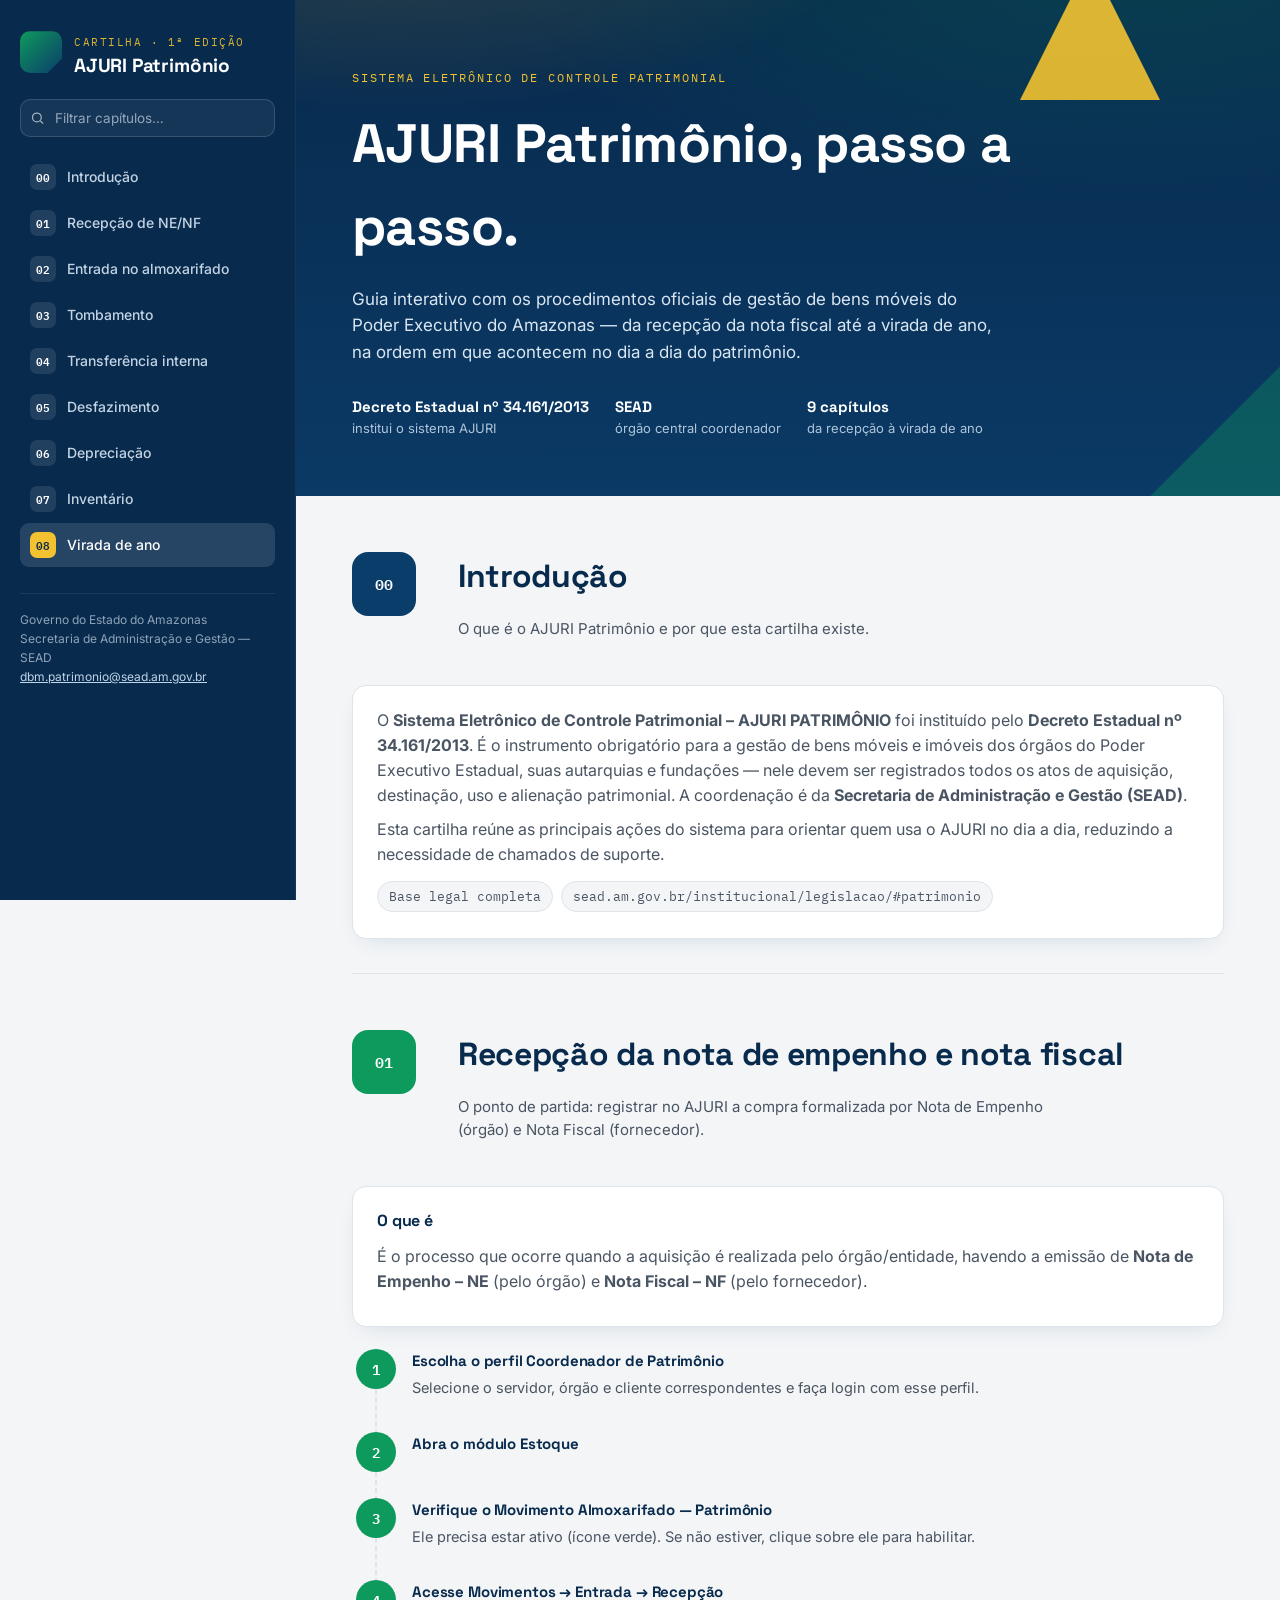
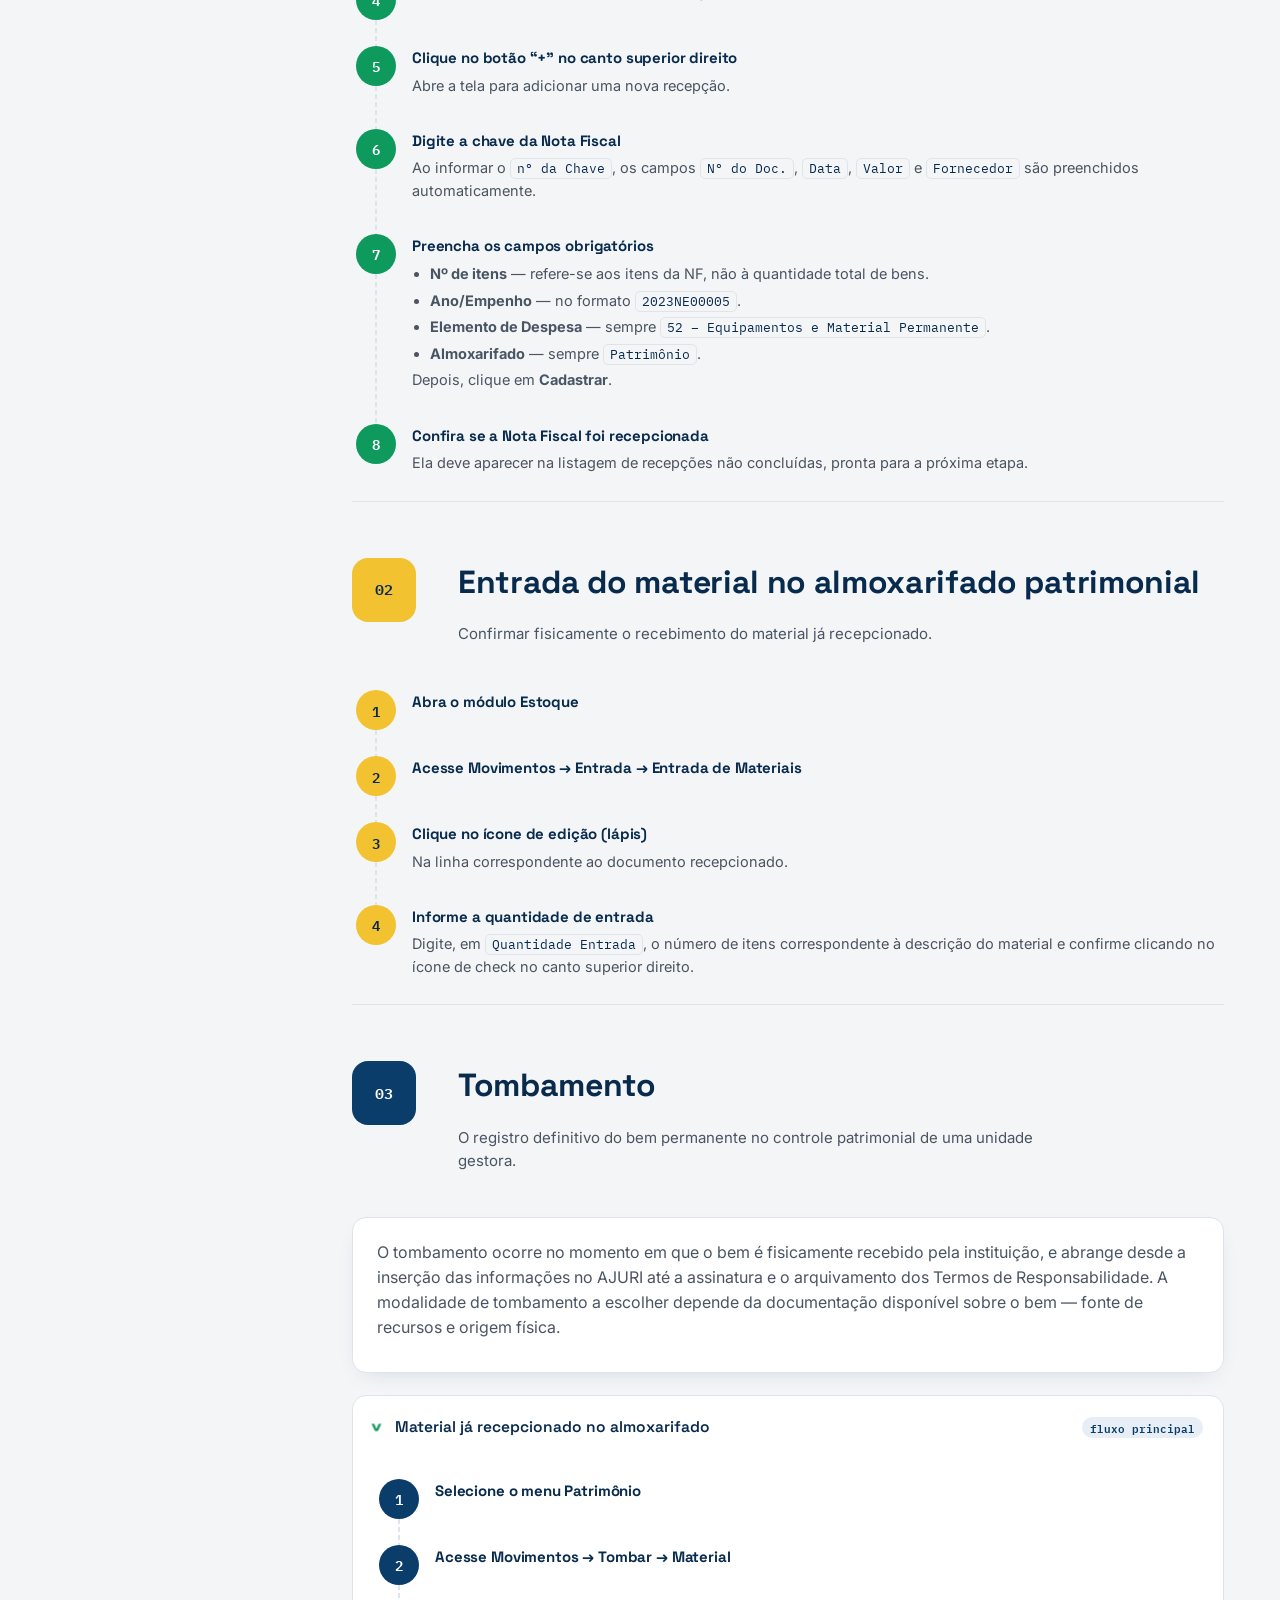
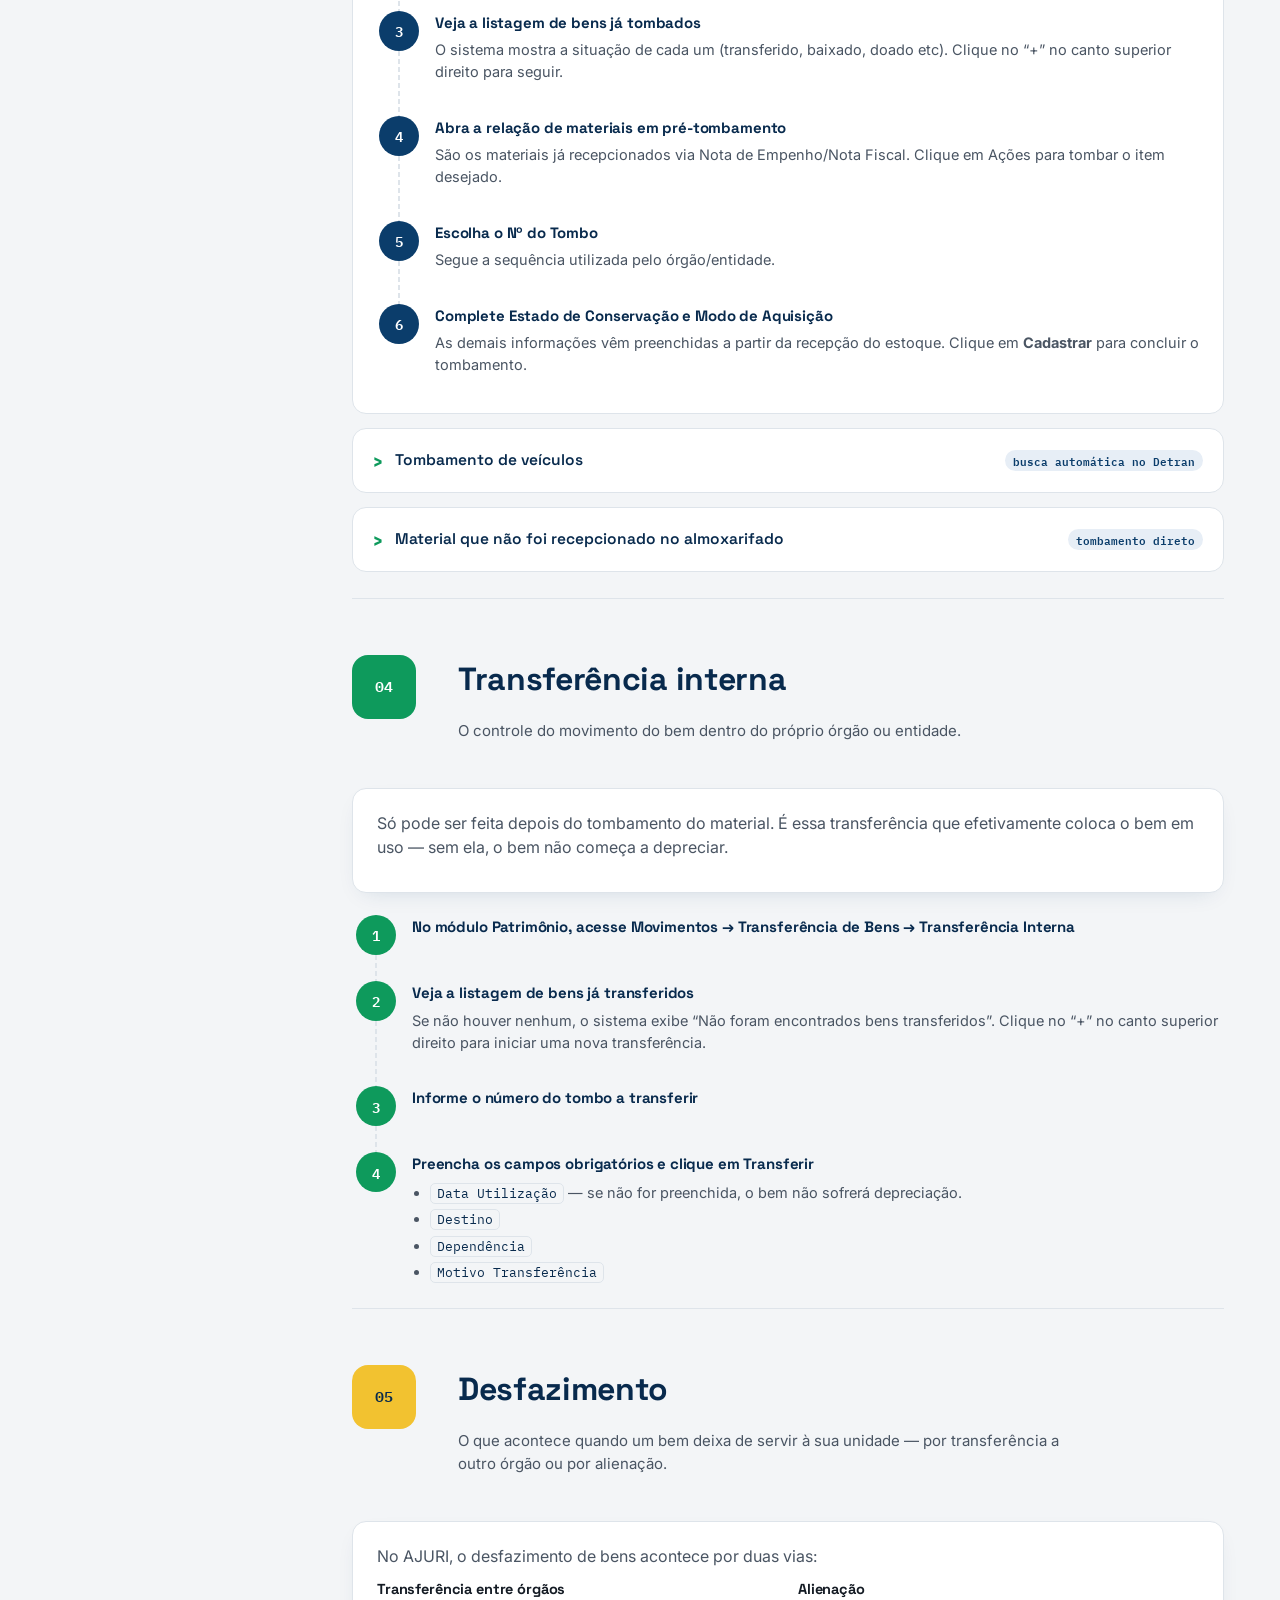
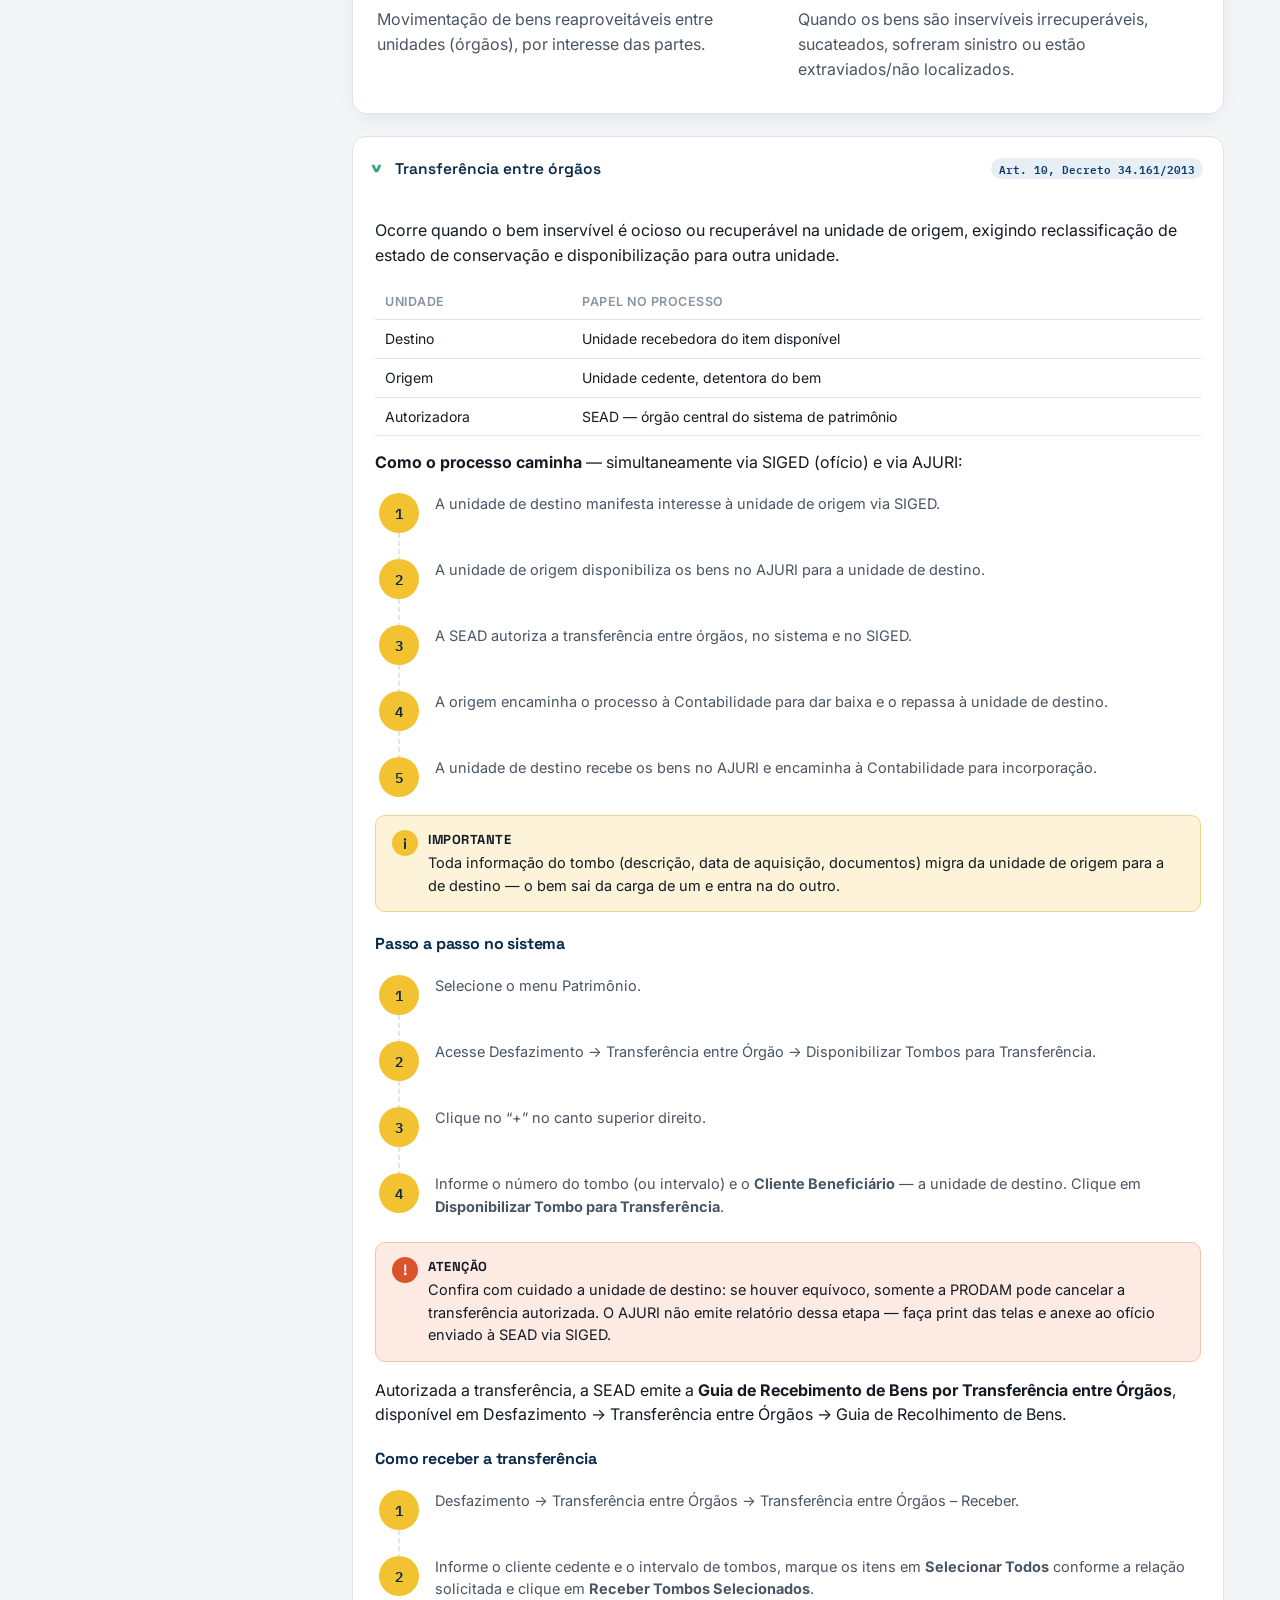
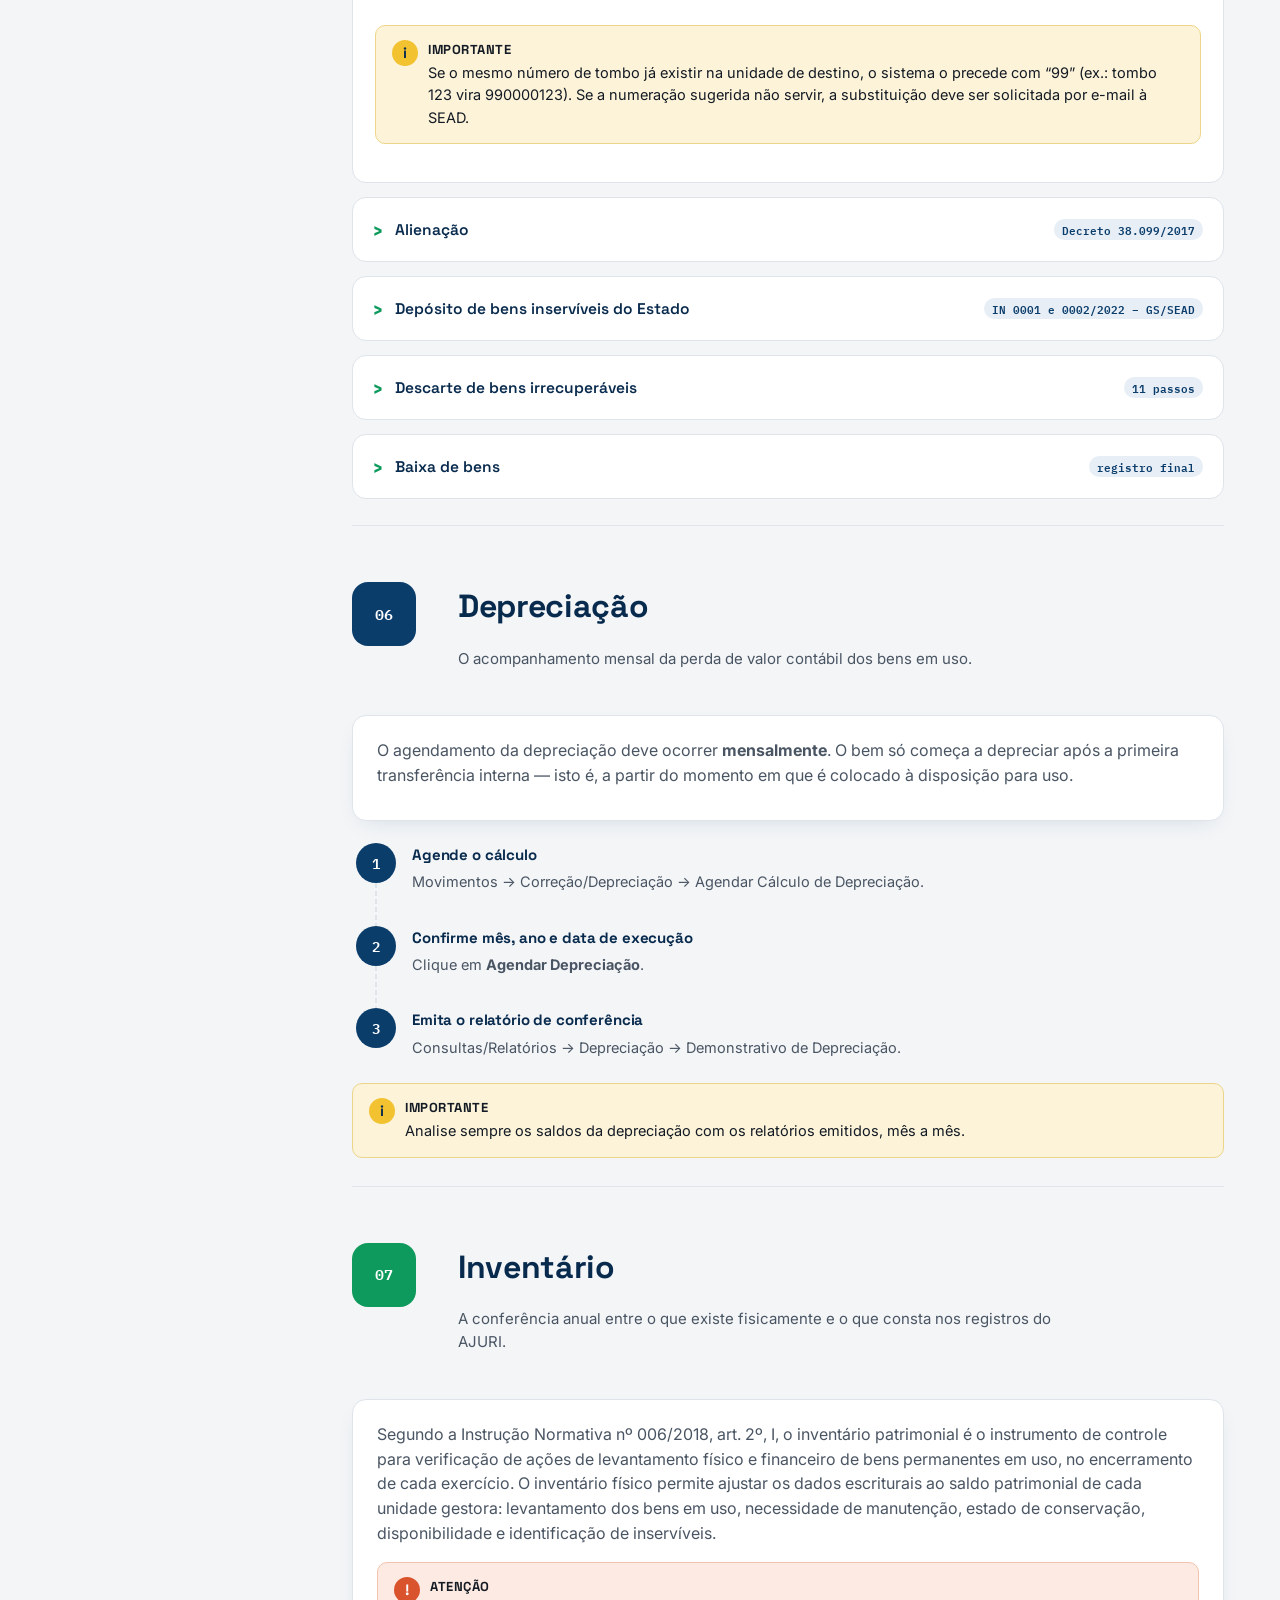
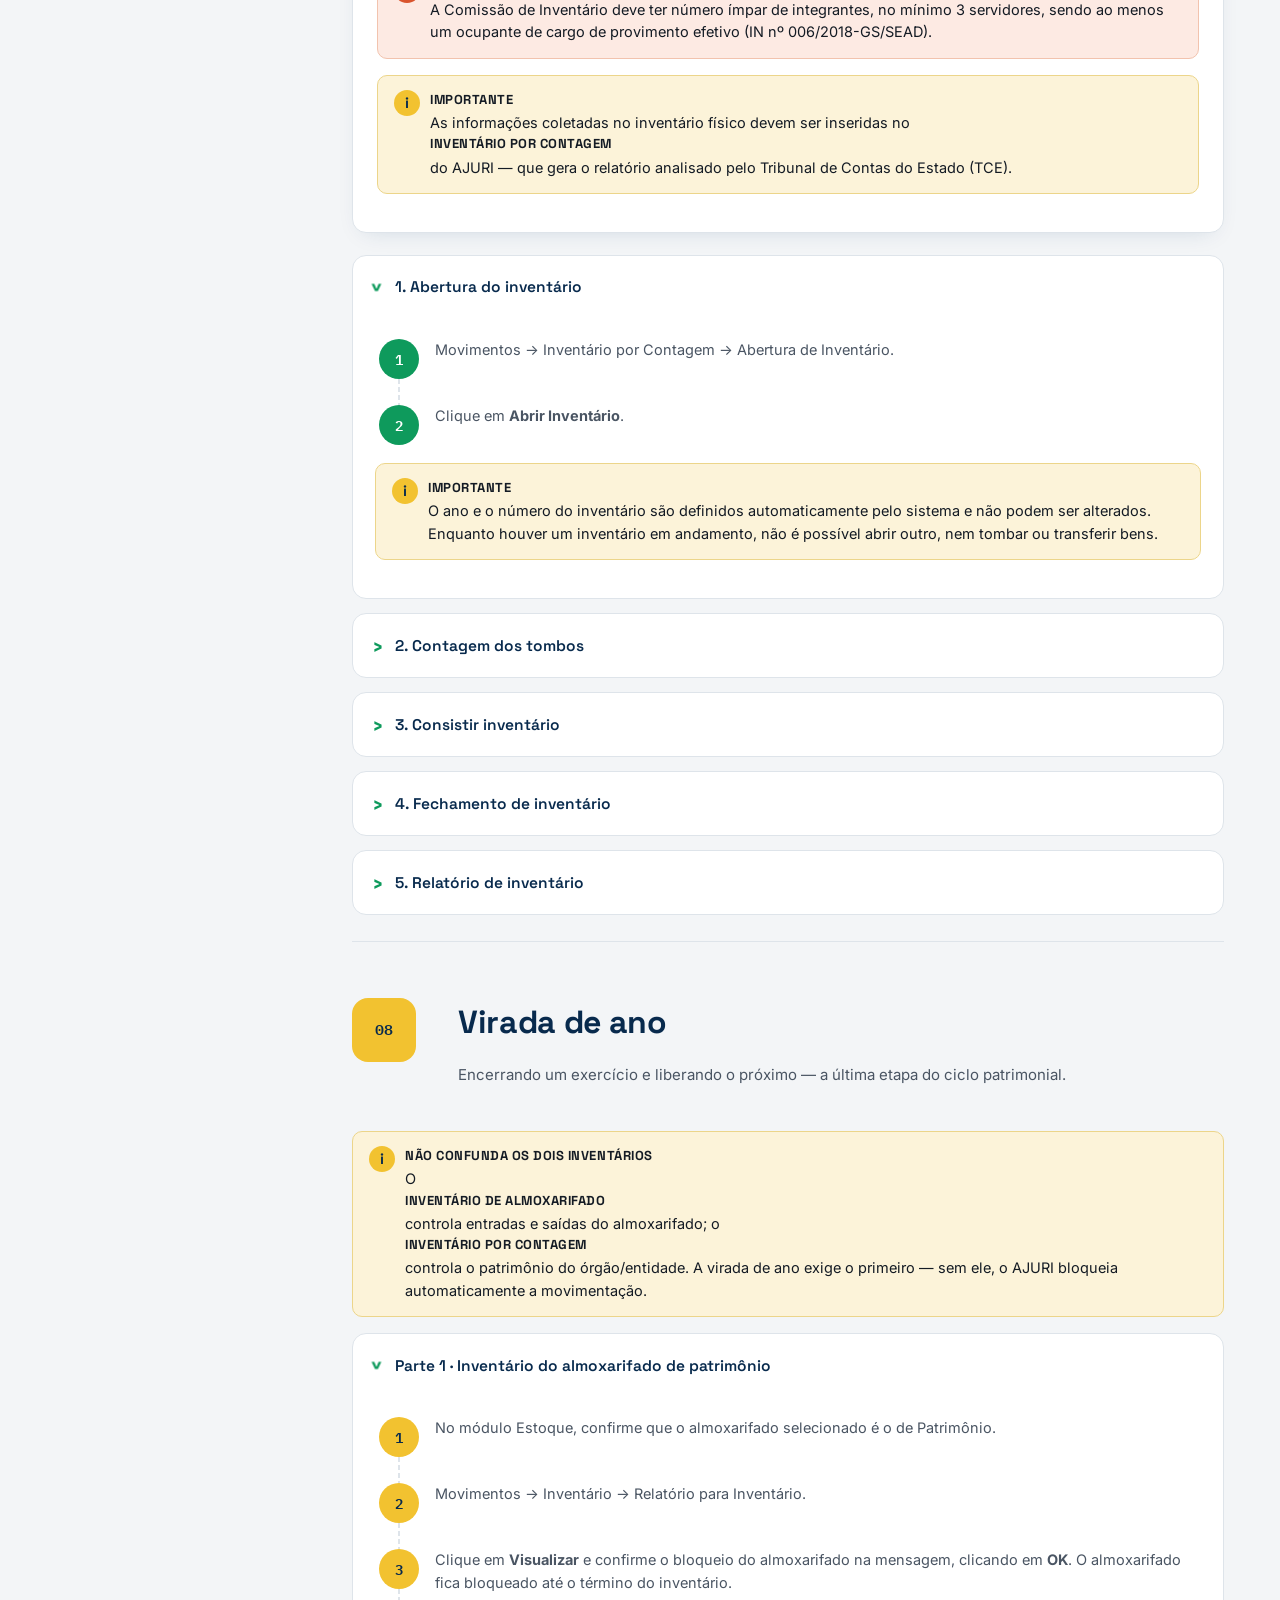
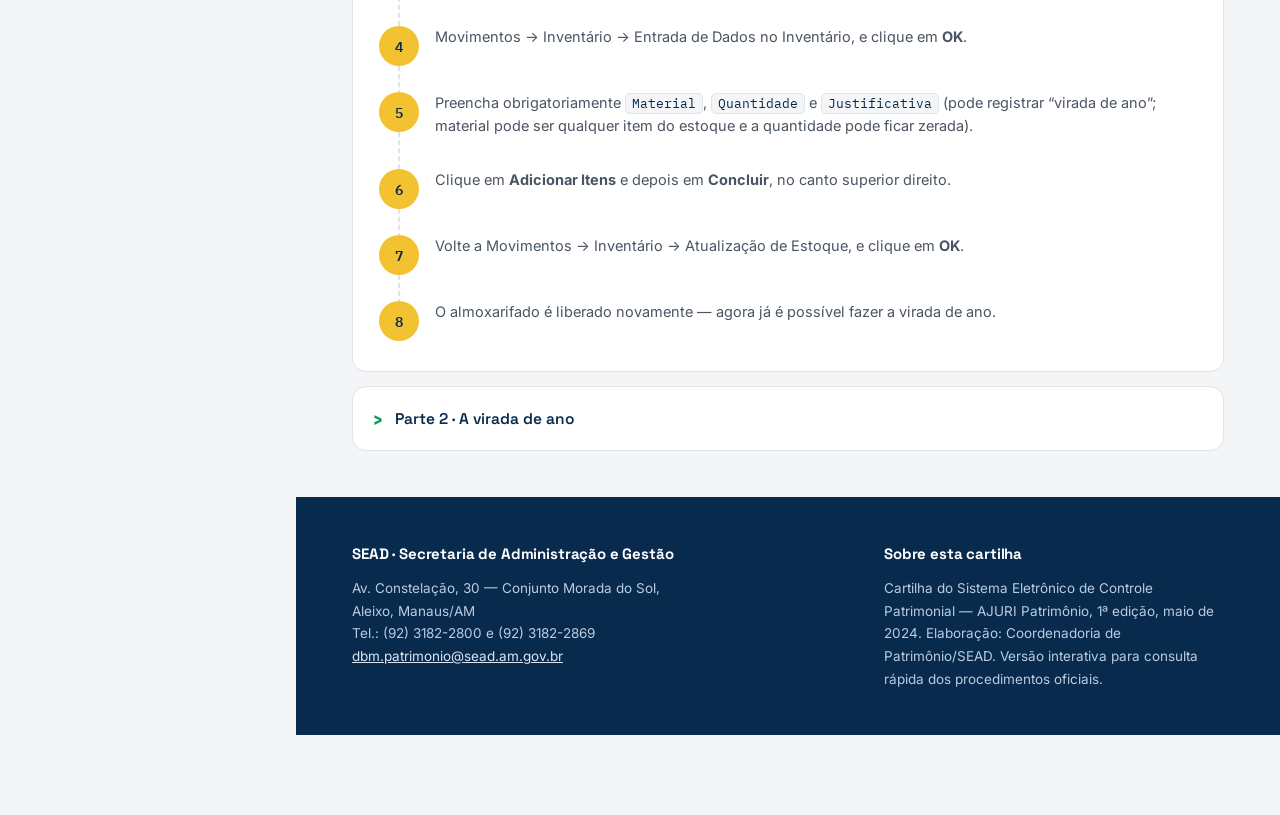
==== index.html @ e252a0c5 "nomeacao" ====
<!DOCTYPE html>
<html lang="pt-BR">
<head>
<meta charset="UTF-8">
<meta name="viewport" content="width=device-width, initial-scale=1.0">
<title>AJURI Patrimônio · Cartilha Interativa</title>
<link rel="preconnect" href="https://fonts.googleapis.com">
<link href="https://fonts.googleapis.com/css2?family=Space+Grotesk:wght@500;600;700&family=Inter:wght@400;500;600;700&family=IBM+Plex+Mono:wght@500;600&display=swap" rel="stylesheet">
<style>
  :root{
    --blue:#0B3D6B;
    --blue-deep:#082A4D;
    --blue-soft:#E7EEF6;
    --green:#0E9A5C;
    --green-soft:#E4F5EC;
    --yellow:#F2C230;
    --yellow-soft:#FCF3D9;
    --ink:#141B24;
    --ink-soft:#4A5563;
    --ink-faint:#8994A1;
    --paper:#F3F5F7;
    --paper-alt:#FFFFFF;
    --line:#DEE4EA;
    --radius:14px;
    --shadow: 0 8px 24px -12px rgba(11,61,107,.18);
    --sidebar-w: 296px;
  }
  *{box-sizing:border-box;}
  html{scroll-behavior:smooth;}
  body{
    margin:0;
    background:var(--paper);
    color:var(--ink);
    font-family:'Inter',system-ui,sans-serif;
    font-size:16px;
    line-height:1.55;
  }
  h1,h2,h3,h4{
    font-family:'Space Grotesk',sans-serif;
    color:var(--blue-deep);
    margin:0 0 .4em;
    letter-spacing:-.01em;
  }
  a{color:var(--blue);}
  .mono{font-family:'IBM Plex Mono',monospace;}

  /* ---------- Scroll progress ---------- */
  #progress{
    position:fixed; top:0; left:0; height:3px; width:0%;
    background:linear-gradient(90deg,var(--green),var(--yellow),var(--blue));
    z-index:999; transition:width .1s linear;
  }

  /* ---------- Layout shell ---------- */
  .shell{
    display:grid;
    grid-template-columns: var(--sidebar-w) 1fr;
    min-height:100vh;
  }

  /* ---------- Sidebar ---------- */
  .sidebar{
    position:sticky; top:0; height:100vh; overflow-y:auto;
    background:var(--blue-deep);
    color:#DCE7F2;
    padding:28px 20px 24px;
    border-right:1px solid rgba(255,255,255,.06);
  }
  .brand{
    display:flex; align-items:center; gap:12px;
    margin-bottom:22px;
  }
  .brand-mark{
    width:42px;height:42px;border-radius:10px;
    background:linear-gradient(135deg,var(--green),var(--blue));
    position:relative; flex:none;
    clip-path: polygon(0 0, 100% 0, 100% 65%, 65% 100%, 0 100%);
  }
  .brand-text .kicker{
    font-family:'IBM Plex Mono',monospace;
    font-size:11px; letter-spacing:.14em; text-transform:uppercase;
    color:var(--yellow); opacity:.9;
  }
  .brand-text h1{
    color:#fff; font-size:19px; margin:2px 0 0; line-height:1.15;
  }
  .search-box{
    margin:6px 0 18px;
    position:relative;
  }
  .search-box input{
    width:100%; padding:10px 12px 10px 34px;
    border-radius:10px; border:1px solid rgba(255,255,255,.14);
    background:rgba(255,255,255,.06); color:#fff; font-size:13.5px;
    font-family:'Inter',sans-serif;
  }
  .search-box input::placeholder{color:#93A6BC;}
  .search-box svg{position:absolute; left:10px; top:50%; transform:translateY(-50%); opacity:.6;}

  nav.toc{display:flex; flex-direction:column; gap:2px;}
  nav.toc a{
    display:flex; align-items:center; gap:11px;
    text-decoration:none; color:#C3D3E4;
    padding:9px 10px; border-radius:9px;
    font-size:14px; font-weight:500;
    transition:background .15s, color .15s;
  }
  nav.toc a:hover{background:rgba(255,255,255,.06); color:#fff;}
  nav.toc a.active{
    background:rgba(255,255,255,.12); color:#fff;
  }
  nav.toc a .tag{
    font-family:'IBM Plex Mono',monospace; font-size:11px;
    width:26px;height:26px;border-radius:7px;
    display:flex;align-items:center;justify-content:center;
    flex:none; font-weight:600;
    background:rgba(255,255,255,.1); color:#fff;
  }
  nav.toc a.active .tag{background:var(--yellow); color:var(--blue-deep);}
  .tag.c-blue{background:rgba(20,110,200,.35);}
  .tag.c-green{background:rgba(14,154,92,.35);}
  .tag.c-yellow{background:rgba(242,194,48,.3);}

  .sidebar-foot{
    margin-top:26px; padding-top:16px; border-top:1px solid rgba(255,255,255,.08);
    font-size:12px; color:#8FA3B9; line-height:1.6;
  }
  .sidebar-foot a{color:#BFD4E8;}

  .menu-toggle{
    display:none; position:fixed; top:14px; left:14px; z-index:1000;
    width:42px;height:42px;border-radius:10px; border:none;
    background:var(--blue-deep); color:#fff; align-items:center; justify-content:center;
    box-shadow:var(--shadow);
  }

  /* ---------- Main ---------- */
  main{padding: 0 0 80px;}
  .hero{
    background:
      radial-gradient(1100px 420px at 85% -10%, rgba(14,154,92,.20), transparent 60%),
      radial-gradient(900px 380px at 10% -20%, rgba(242,194,48,.18), transparent 55%),
      linear-gradient(180deg,var(--blue-deep), var(--blue) 120%);
    color:#fff;
    padding:64px 56px 58px;
    position:relative; overflow:hidden;
  }
  .hero::after{
    content:""; position:absolute; right:-60px; bottom:-70px; width:260px; height:260px;
    background:var(--green); opacity:.35;
    clip-path: polygon(0 100%, 100% 100%, 100% 0);
  }
  .hero::before{
    content:""; position:absolute; right:120px; top:-40px; width:140px; height:140px;
    background:var(--yellow); opacity:.9;
    clip-path: polygon(50% 0, 100% 100%, 0 100%);
  }
  .eyebrow{
    font-family:'IBM Plex Mono',monospace; text-transform:uppercase; letter-spacing:.16em;
    font-size:12px; color:var(--yellow); margin-bottom:14px; display:inline-block;
  }
  .hero h1{
    color:#fff; font-size:clamp(32px,4.4vw,54px); max-width:760px; margin-bottom:14px;
  }
  .hero p.lead{
    max-width:640px; color:#D9E6F2; font-size:17px; position:relative; z-index:2;
  }
  .hero-meta{
    display:flex; gap:26px; flex-wrap:wrap; margin-top:30px; position:relative; z-index:2;
  }
  .hero-meta div{font-size:13px; color:#AFC5DA;}
  .hero-meta strong{display:block; color:#fff; font-family:'Space Grotesk',sans-serif; font-size:15px;}

  .content-wrap{padding:0 56px;}

  section.chapter{
    padding:56px 0 12px;
    border-bottom:1px solid var(--line);
    scroll-margin-top: 20px;
  }
  section.chapter:last-of-type{border-bottom:none;}

  .chapter-head{
    display:grid; grid-template-columns: 84px 1fr; gap:22px; align-items:start;
    margin-bottom:30px;
  }
  .chapter-num{
    font-family:'IBM Plex Mono',monospace; font-weight:600; font-size:15px;
    width:64px;height:64px; border-radius:16px; display:flex; align-items:center; justify-content:center;
    color:#fff;
  }
  .chapter-head h2{font-size:clamp(24px,3vw,32px); margin-bottom:6px;}
  .chapter-sub{color:var(--ink-soft); font-size:15px; max-width:70ch;}

  .c-bg-blue{background:var(--blue);}
  .c-bg-green{background:var(--green);}
  .c-bg-yellow{background:var(--yellow); color:var(--blue-deep);}

  .panel{
    background:var(--paper-alt); border:1px solid var(--line); border-radius:var(--radius);
    padding:22px 24px; margin:0 0 22px;
    box-shadow: var(--shadow);
  }
  .panel h3{font-size:16px; margin-bottom:10px;}
  .panel h4{font-size:14.5px; margin:0 0 6px; color:var(--ink);}
  .panel p{margin:0 0 10px; color:var(--ink-soft);}
  .panel ul{margin:0; padding-left:20px; color:var(--ink-soft);}
  .panel li{margin-bottom:6px;}

  .grid-2{display:grid; grid-template-columns:1fr 1fr; gap:20px;}
  @media (max-width: 880px){.grid-2{grid-template-columns:1fr;}}

  /* callouts */
  .callout{
    border-radius:10px; padding:14px 16px; margin:16px 0; font-size:14.5px;
    display:flex; gap:10px; align-items:flex-start;
  }
  .callout .icon{flex:none; font-family:'Space Grotesk',sans-serif; font-weight:700; font-size:15px;
    width:26px;height:26px;border-radius:50%; display:flex; align-items:center;justify-content:center; color:#fff;}
  .callout.importante{background:var(--yellow-soft); border:1px solid #ecd58a;}
  .callout.importante .icon{background:var(--yellow); color:var(--blue-deep);}
  .callout.atencao{background:#FDEAE3; border:1px solid #f2c3ae;}
  .callout.atencao .icon{background:#D9542D;}
  .callout strong{display:block; font-family:'Space Grotesk',sans-serif; font-size:13px; letter-spacing:.04em; text-transform:uppercase; margin-bottom:2px;}

  /* step trail (signature element) */
  .steps{position:relative; margin:18px 0 6px; padding-left:4px;}
  .step{
    display:grid; grid-template-columns:40px 1fr; gap:16px; position:relative; padding-bottom:26px;
  }
  .step:last-child{padding-bottom:2px;}
  .step::before{
    content:""; position:absolute; left:19px; top:40px; bottom:0; width:2px;
    background-image:linear-gradient(var(--line) 60%, transparent 0%);
    background-size: 2px 8px; background-repeat: repeat-y;
  }
  .step:last-child::before{display:none;}
  .step-num{
    width:40px; height:40px; border-radius:50%; color:#fff; font-family:'IBM Plex Mono',monospace;
    display:flex; align-items:center; justify-content:center; font-weight:600; font-size:14px;
    z-index:2;
  }
  .step-body h4{margin-bottom:5px; font-size:15px;}
  .step-body p{margin:0 0 6px; color:var(--ink-soft); font-size:14.5px;}
  .step-body ul{margin:6px 0 0; padding-left:18px; color:var(--ink-soft); font-size:14.5px;}
  .step-body li{margin-bottom:4px;}
  .step-body code, .step-body .field{
    font-family:'IBM Plex Mono',monospace; background:var(--paper); border:1px solid var(--line);
    padding:1px 6px; border-radius:5px; font-size:13px; color:var(--blue-deep);
  }

  /* accordions (details) for Desfazimento subtopics */
  details.acc{
    background:var(--paper-alt); border:1px solid var(--line); border-radius:var(--radius);
    margin-bottom:14px; overflow:hidden;
  }
  details.acc summary{
    list-style:none; cursor:pointer; padding:16px 20px; display:flex; align-items:center; gap:12px;
    font-family:'Space Grotesk',sans-serif; font-weight:600; font-size:15.5px; color:var(--blue-deep);
  }
  details.acc summary::-webkit-details-marker{display:none;}
  details.acc summary::before{
    content:"›"; font-size:20px; color:var(--green); transform:rotate(0deg); transition:transform .18s;
    font-weight:700;
  }
  details.acc[open] summary::before{transform:rotate(90deg);}
  details.acc .acc-body{padding:2px 22px 22px;}
  .badge{
    font-family:'IBM Plex Mono',monospace; font-size:11px; padding:2px 8px; border-radius:999px;
    background:var(--blue-soft); color:var(--blue); margin-left:auto; white-space:nowrap;
  }

  table.ref{
    width:100%; border-collapse:collapse; font-size:14px; margin:8px 0 4px;
  }
  table.ref th, table.ref td{
    text-align:left; padding:8px 10px; border-bottom:1px solid var(--line);
  }
  table.ref th{color:var(--ink-faint); font-weight:600; font-size:12.5px; text-transform:uppercase; letter-spacing:.04em;}

  .chip-row{display:flex; gap:8px; flex-wrap:wrap; margin:14px 0 4px;}
  .chip{
    font-family:'IBM Plex Mono',monospace; font-size:12.5px; padding:5px 11px; border-radius:999px;
    border:1px solid var(--line); color:var(--ink-soft); background:var(--paper);
  }

  footer.site{
    background:var(--blue-deep); color:#B9CCE0; padding:44px 56px; margin-top:20px;
    display:flex; flex-wrap:wrap; gap:40px; justify-content:space-between;
  }
  footer.site h4{color:#fff; font-size:15px; margin-bottom:10px;}
  footer.site a{color:#DCE7F2;}
  footer.site .col{max-width:340px; font-size:13.5px; line-height:1.7;}

  .back-top{
    position:fixed; right:26px; bottom:26px; width:46px;height:46px;border-radius:50%;
    background:var(--green); color:#fff; border:none; box-shadow:var(--shadow);
    display:flex; align-items:center; justify-content:center; cursor:pointer; opacity:0; pointer-events:none;
    transition:opacity .2s, transform .2s;
  }
  .back-top.show{opacity:1; pointer-events:auto;}
  .back-top:hover{transform:translateY(-3px);}

  @media (max-width: 980px){
    .shell{grid-template-columns: 1fr;}
    .sidebar{
      position:fixed; left:0; top:0; width:280px; z-index:900;
      transform:translateX(-100%); transition:transform .25s ease; box-shadow:0 0 40px rgba(0,0,0,.35);
    }
    .sidebar.open{transform:translateX(0);}
    .menu-toggle{display:flex;}
    .hero, .content-wrap{padding-left:22px; padding-right:22px;}
    .hero{padding-top:88px;}
    .chapter-head{grid-template-columns:56px 1fr;}
    .chapter-num{width:48px;height:48px;font-size:13px;border-radius:12px;}
  }
  @media (prefers-reduced-motion: reduce){
    html{scroll-behavior:auto;}
    *{transition:none !important;}
  }
</style>
</head>
<body>

<div id="progress"></div>
<button class="menu-toggle" id="menuToggle" aria-label="Abrir menu">
  <svg width="20" height="20" viewBox="0 0 24 24" fill="none" stroke="currentColor" stroke-width="2"><path d="M3 6h18M3 12h18M3 18h18"/></svg>
</button>

<div class="shell">
  <aside class="sidebar" id="sidebar">
    <div class="brand">
      <div class="brand-mark"></div>
      <div class="brand-text">
        <span class="kicker">Cartilha · 1ª edição</span>
        <h1>AJURI Patrimônio</h1>
      </div>
    </div>

    <div class="search-box">
      <svg width="15" height="15" viewBox="0 0 24 24" fill="none" stroke="#fff" stroke-width="2"><circle cx="11" cy="11" r="7"/><path d="M21 21l-4.3-4.3"/></svg>
      <input id="filterInput" type="text" placeholder="Filtrar capítulos…">
    </div>

    <nav class="toc" id="tocNav">
      <a href="#introducao"><span class="tag c-blue">00</span>Introdução</a>
      <a href="#recepcao"><span class="tag c-green">01</span>Recepção de NE/NF</a>
      <a href="#entrada"><span class="tag c-yellow">02</span>Entrada no almoxarifado</a>
      <a href="#tombamento"><span class="tag c-blue">03</span>Tombamento</a>
      <a href="#transferencia"><span class="tag c-green">04</span>Transferência interna</a>
      <a href="#desfazimento"><span class="tag c-yellow">05</span>Desfazimento</a>
      <a href="#depreciacao"><span class="tag c-blue">06</span>Depreciação</a>
      <a href="#inventario"><span class="tag c-green">07</span>Inventário</a>
      <a href="#virada"><span class="tag c-yellow">08</span>Virada de ano</a>
    </nav>

    <div class="sidebar-foot">
      Governo do Estado do Amazonas<br>
      Secretaria de Administração e Gestão — SEAD<br>
      <a href="mailto:dbm.patrimonio@sead.am.gov.br">dbm.patrimonio@sead.am.gov.br</a>
    </div>
  </aside>

  <main>
    <div class="hero">
      <span class="eyebrow">Sistema Eletrônico de Controle Patrimonial</span>
      <h1>AJURI Patrimônio, passo a passo.</h1>
      <p class="lead">Guia interativo com os procedimentos oficiais de gestão de bens móveis do Poder Executivo do Amazonas — da recepção da nota fiscal até a virada de ano, na ordem em que acontecem no dia a dia do patrimônio.</p>
      <div class="hero-meta">
        <div><strong>Decreto Estadual nº 34.161/2013</strong>institui o sistema AJURI</div>
        <div><strong>SEAD</strong>órgão central coordenador</div>
        <div><strong>9 capítulos</strong>da recepção à virada de ano</div>
      </div>
    </div>

    <div class="content-wrap">

      <!-- 00 INTRODUÇÃO -->
      <section class="chapter" id="introducao">
        <div class="chapter-head">
          <div class="chapter-num c-bg-blue">00</div>
          <div>
            <h2>Introdução</h2>
            <p class="chapter-sub">O que é o AJURI Patrimônio e por que esta cartilha existe.</p>
          </div>
        </div>

        <div class="panel">
          <p>O <strong>Sistema Eletrônico de Controle Patrimonial – AJURI PATRIMÔNIO</strong> foi instituído pelo <strong>Decreto Estadual nº 34.161/2013</strong>. É o instrumento obrigatório para a gestão de bens móveis e imóveis dos órgãos do Poder Executivo Estadual, suas autarquias e fundações — nele devem ser registrados todos os atos de aquisição, destinação, uso e alienação patrimonial. A coordenação é da <strong>Secretaria de Administração e Gestão (SEAD)</strong>.</p>
          <p>Esta cartilha reúne as principais ações do sistema para orientar quem usa o AJURI no dia a dia, reduzindo a necessidade de chamados de suporte.</p>
          <div class="chip-row">
            <span class="chip">Base legal completa</span>
            <span class="chip">sead.am.gov.br/institucional/legislacao/#patrimonio</span>
          </div>
        </div>
      </section>

      <!-- 01 RECEPÇÃO -->
      <section class="chapter" id="recepcao">
        <div class="chapter-head">
          <div class="chapter-num c-bg-green">01</div>
          <div>
            <h2>Recepção da nota de empenho e nota fiscal</h2>
            <p class="chapter-sub">O ponto de partida: registrar no AJURI a compra formalizada por Nota de Empenho (órgão) e Nota Fiscal (fornecedor).</p>
          </div>
        </div>

        <div class="panel">
          <h3>O que é</h3>
          <p>É o processo que ocorre quando a aquisição é realizada pelo órgão/entidade, havendo a emissão de <strong>Nota de Empenho – NE</strong> (pelo órgão) e <strong>Nota Fiscal – NF</strong> (pelo fornecedor).</p>
        </div>

        <div class="steps">
          <div class="step"><div class="step-num c-bg-green">1</div><div class="step-body">
            <h4>Escolha o perfil Coordenador de Patrimônio</h4>
            <p>Selecione o servidor, órgão e cliente correspondentes e faça login com esse perfil.</p>
          </div></div>
          <div class="step"><div class="step-num c-bg-green">2</div><div class="step-body">
            <h4>Abra o módulo Estoque</h4>
          </div></div>
          <div class="step"><div class="step-num c-bg-green">3</div><div class="step-body">
            <h4>Verifique o Movimento Almoxarifado — Patrimônio</h4>
            <p>Ele precisa estar ativo (ícone verde). Se não estiver, clique sobre ele para habilitar.</p>
          </div></div>
          <div class="step"><div class="step-num c-bg-green">4</div><div class="step-body">
            <h4>Acesse Movimentos → Entrada → Recepção</h4>
          </div></div>
          <div class="step"><div class="step-num c-bg-green">5</div><div class="step-body">
            <h4>Clique no botão “+” no canto superior direito</h4>
            <p>Abre a tela para adicionar uma nova recepção.</p>
          </div></div>
          <div class="step"><div class="step-num c-bg-green">6</div><div class="step-body">
            <h4>Digite a chave da Nota Fiscal</h4>
            <p>Ao informar o <span class="field">nº da Chave</span>, os campos <span class="field">Nº do Doc.</span>, <span class="field">Data</span>, <span class="field">Valor</span> e <span class="field">Fornecedor</span> são preenchidos automaticamente.</p>
          </div></div>
          <div class="step"><div class="step-num c-bg-green">7</div><div class="step-body">
            <h4>Preencha os campos obrigatórios</h4>
            <ul>
              <li><strong>Nº de itens</strong> — refere-se aos itens da NF, não à quantidade total de bens.</li>
              <li><strong>Ano/Empenho</strong> — no formato <span class="field">2023NE00005</span>.</li>
              <li><strong>Elemento de Despesa</strong> — sempre <span class="field">52 – Equipamentos e Material Permanente</span>.</li>
              <li><strong>Almoxarifado</strong> — sempre <span class="field">Patrimônio</span>.</li>
            </ul>
            <p>Depois, clique em <strong>Cadastrar</strong>.</p>
          </div></div>
          <div class="step"><div class="step-num c-bg-green">8</div><div class="step-body">
            <h4>Confira se a Nota Fiscal foi recepcionada</h4>
            <p>Ela deve aparecer na listagem de recepções não concluídas, pronta para a próxima etapa.</p>
          </div></div>
        </div>
      </section>

      <!-- 02 ENTRADA -->
      <section class="chapter" id="entrada">
        <div class="chapter-head">
          <div class="chapter-num c-bg-yellow">02</div>
          <div>
            <h2>Entrada do material no almoxarifado patrimonial</h2>
            <p class="chapter-sub">Confirmar fisicamente o recebimento do material já recepcionado.</p>
          </div>
        </div>

        <div class="steps">
          <div class="step"><div class="step-num c-bg-yellow" style="color:var(--blue-deep)">1</div><div class="step-body">
            <h4>Abra o módulo Estoque</h4>
          </div></div>
          <div class="step"><div class="step-num c-bg-yellow" style="color:var(--blue-deep)">2</div><div class="step-body">
            <h4>Acesse Movimentos → Entrada → Entrada de Materiais</h4>
          </div></div>
          <div class="step"><div class="step-num c-bg-yellow" style="color:var(--blue-deep)">3</div><div class="step-body">
            <h4>Clique no ícone de edição (lápis)</h4>
            <p>Na linha correspondente ao documento recepcionado.</p>
          </div></div>
          <div class="step"><div class="step-num c-bg-yellow" style="color:var(--blue-deep)">4</div><div class="step-body">
            <h4>Informe a quantidade de entrada</h4>
            <p>Digite, em <span class="field">Quantidade Entrada</span>, o número de itens correspondente à descrição do material e confirme clicando no ícone de check no canto superior direito.</p>
          </div></div>
        </div>
      </section>

      <!-- 03 TOMBAMENTO -->
      <section class="chapter" id="tombamento">
        <div class="chapter-head">
          <div class="chapter-num c-bg-blue">03</div>
          <div>
            <h2>Tombamento</h2>
            <p class="chapter-sub">O registro definitivo do bem permanente no controle patrimonial de uma unidade gestora.</p>
          </div>
        </div>

        <div class="panel">
          <p>O tombamento ocorre no momento em que o bem é fisicamente recebido pela instituição, e abrange desde a inserção das informações no AJURI até a assinatura e o arquivamento dos Termos de Responsabilidade. A modalidade de tombamento a escolher depende da documentação disponível sobre o bem — fonte de recursos e origem física.</p>
        </div>

        <details class="acc" open>
          <summary>Material já recepcionado no almoxarifado <span class="badge">fluxo principal</span></summary>
          <div class="acc-body">
            <div class="steps">
              <div class="step"><div class="step-num c-bg-blue">1</div><div class="step-body"><h4>Selecione o menu Patrimônio</h4></div></div>
              <div class="step"><div class="step-num c-bg-blue">2</div><div class="step-body"><h4>Acesse Movimentos → Tombar → Material</h4></div></div>
              <div class="step"><div class="step-num c-bg-blue">3</div><div class="step-body">
                <h4>Veja a listagem de bens já tombados</h4>
                <p>O sistema mostra a situação de cada um (transferido, baixado, doado etc). Clique no “+” no canto superior direito para seguir.</p>
              </div></div>
              <div class="step"><div class="step-num c-bg-blue">4</div><div class="step-body">
                <h4>Abra a relação de materiais em pré-tombamento</h4>
                <p>São os materiais já recepcionados via Nota de Empenho/Nota Fiscal. Clique em Ações para tombar o item desejado.</p>
              </div></div>
              <div class="step"><div class="step-num c-bg-blue">5</div><div class="step-body">
                <h4>Escolha o Nº do Tombo</h4>
                <p>Segue a sequência utilizada pelo órgão/entidade.</p>
              </div></div>
              <div class="step"><div class="step-num c-bg-blue">6</div><div class="step-body">
                <h4>Complete Estado de Conservação e Modo de Aquisição</h4>
                <p>As demais informações vêm preenchidas a partir da recepção do estoque. Clique em <strong>Cadastrar</strong> para concluir o tombamento.</p>
              </div></div>
            </div>
          </div>
        </details>

        <details class="acc">
          <summary>Tombamento de veículos <span class="badge">busca automática no Detran</span></summary>
          <div class="acc-body">
            <p>Ao digitar o tipo de veículo no campo <span class="field">Material</span>, aparece o campo obrigatório <span class="field">Nº Renavam</span>. Informando o Renavam, o sistema busca automaticamente no banco de dados do Detran as características do veículo. Clique em <strong>Cadastrar</strong> e o veículo está tombado.</p>
          </div>
        </details>

        <details class="acc">
          <summary>Material que não foi recepcionado no almoxarifado <span class="badge">tombamento direto</span></summary>
          <div class="acc-body">
            <div class="steps">
              <div class="step"><div class="step-num c-bg-blue">1</div><div class="step-body">
                <h4>Use quando não houver pré-tombamento</h4>
                <p>Situação típica de aquisição por doação. Clique no “+” no canto superior direito.</p>
              </div></div>
              <div class="step"><div class="step-num c-bg-blue">2</div><div class="step-body">
                <h4>Escolha o Nº do Tombo</h4>
              </div></div>
              <div class="step"><div class="step-num c-bg-blue">3</div><div class="step-body">
                <h4>Preencha todos os campos com asterisco (*)</h4>
                <p>São de preenchimento obrigatório. Clique em <strong>Cadastrar</strong> para tombar o material.</p>
              </div></div>
            </div>
            <div class="callout importante">
              <span class="icon">i</span>
              <div><strong>Importante</strong>Solicite antes à SEAD, por e-mail, a catalogação do material a ser tombado: <a href="mailto:dbm.patrimonio@sead.am.gov.br">dbm.patrimonio@sead.am.gov.br</a></div>
            </div>
          </div>
        </details>
      </section>

      <!-- 04 TRANSFERÊNCIA INTERNA -->
      <section class="chapter" id="transferencia">
        <div class="chapter-head">
          <div class="chapter-num c-bg-green">04</div>
          <div>
            <h2>Transferência interna</h2>
            <p class="chapter-sub">O controle do movimento do bem dentro do próprio órgão ou entidade.</p>
          </div>
        </div>

        <div class="panel">
          <p>Só pode ser feita depois do tombamento do material. É essa transferência que efetivamente coloca o bem em uso — sem ela, o bem não começa a depreciar.</p>
        </div>

        <div class="steps">
          <div class="step"><div class="step-num c-bg-green">1</div><div class="step-body">
            <h4>No módulo Patrimônio, acesse Movimentos → Transferência de Bens → Transferência Interna</h4>
          </div></div>
          <div class="step"><div class="step-num c-bg-green">2</div><div class="step-body">
            <h4>Veja a listagem de bens já transferidos</h4>
            <p>Se não houver nenhum, o sistema exibe “Não foram encontrados bens transferidos”. Clique no “+” no canto superior direito para iniciar uma nova transferência.</p>
          </div></div>
          <div class="step"><div class="step-num c-bg-green">3</div><div class="step-body">
            <h4>Informe o número do tombo a transferir</h4>
          </div></div>
          <div class="step"><div class="step-num c-bg-green">4</div><div class="step-body">
            <h4>Preencha os campos obrigatórios e clique em Transferir</h4>
            <ul>
              <li><span class="field">Data Utilização</span> — se não for preenchida, o bem não sofrerá depreciação.</li>
              <li><span class="field">Destino</span></li>
              <li><span class="field">Dependência</span></li>
              <li><span class="field">Motivo Transferência</span></li>
            </ul>
          </div></div>
        </div>
      </section>

      <!-- 05 DESFAZIMENTO -->
      <section class="chapter" id="desfazimento">
        <div class="chapter-head">
          <div class="chapter-num c-bg-yellow">05</div>
          <div>
            <h2>Desfazimento</h2>
            <p class="chapter-sub">O que acontece quando um bem deixa de servir à sua unidade — por transferência a outro órgão ou por alienação.</p>
          </div>
        </div>

        <div class="panel">
          <p>No AJURI, o desfazimento de bens acontece por duas vias:</p>
          <div class="grid-2">
            <div>
              <h4>Transferência entre órgãos</h4>
              <p>Movimentação de bens reaproveitáveis entre unidades (órgãos), por interesse das partes.</p>
            </div>
            <div>
              <h4>Alienação</h4>
              <p>Quando os bens são inservíveis irrecuperáveis, sucateados, sofreram sinistro ou estão extraviados/não localizados.</p>
            </div>
          </div>
        </div>

        <details class="acc" open>
          <summary>Transferência entre órgãos <span class="badge">Art. 10, Decreto 34.161/2013</span></summary>
          <div class="acc-body">
            <p>Ocorre quando o bem inservível é ocioso ou recuperável na unidade de origem, exigindo reclassificação de estado de conservação e disponibilização para outra unidade.</p>
            <table class="ref">
              <tr><th>Unidade</th><th>Papel no processo</th></tr>
              <tr><td>Destino</td><td>Unidade recebedora do item disponível</td></tr>
              <tr><td>Origem</td><td>Unidade cedente, detentora do bem</td></tr>
              <tr><td>Autorizadora</td><td>SEAD — órgão central do sistema de patrimônio</td></tr>
            </table>
            <p style="margin-top:14px;"><strong>Como o processo caminha</strong> — simultaneamente via SIGED (ofício) e via AJURI:</p>
            <div class="steps">
              <div class="step"><div class="step-num c-bg-yellow" style="color:var(--blue-deep)">1</div><div class="step-body"><p>A unidade de destino manifesta interesse à unidade de origem via SIGED.</p></div></div>
              <div class="step"><div class="step-num c-bg-yellow" style="color:var(--blue-deep)">2</div><div class="step-body"><p>A unidade de origem disponibiliza os bens no AJURI para a unidade de destino.</p></div></div>
              <div class="step"><div class="step-num c-bg-yellow" style="color:var(--blue-deep)">3</div><div class="step-body"><p>A SEAD autoriza a transferência entre órgãos, no sistema e no SIGED.</p></div></div>
              <div class="step"><div class="step-num c-bg-yellow" style="color:var(--blue-deep)">4</div><div class="step-body"><p>A origem encaminha o processo à Contabilidade para dar baixa e o repassa à unidade de destino.</p></div></div>
              <div class="step"><div class="step-num c-bg-yellow" style="color:var(--blue-deep)">5</div><div class="step-body"><p>A unidade de destino recebe os bens no AJURI e encaminha à Contabilidade para incorporação.</p></div></div>
            </div>
            <div class="callout importante">
              <span class="icon">i</span>
              <div><strong>Importante</strong>Toda informação do tombo (descrição, data de aquisição, documentos) migra da unidade de origem para a de destino — o bem sai da carga de um e entra na do outro.</div>
            </div>

            <h4 style="margin-top:20px;">Passo a passo no sistema</h4>
            <div class="steps">
              <div class="step"><div class="step-num c-bg-yellow" style="color:var(--blue-deep)">1</div><div class="step-body"><p>Selecione o menu Patrimônio.</p></div></div>
              <div class="step"><div class="step-num c-bg-yellow" style="color:var(--blue-deep)">2</div><div class="step-body"><p>Acesse Desfazimento → Transferência entre Órgão → Disponibilizar Tombos para Transferência.</p></div></div>
              <div class="step"><div class="step-num c-bg-yellow" style="color:var(--blue-deep)">3</div><div class="step-body"><p>Clique no “+” no canto superior direito.</p></div></div>
              <div class="step"><div class="step-num c-bg-yellow" style="color:var(--blue-deep)">4</div><div class="step-body">
                <p>Informe o número do tombo (ou intervalo) e o <strong>Cliente Beneficiário</strong> — a unidade de destino. Clique em <strong>Disponibilizar Tombo para Transferência</strong>.</p>
              </div></div>
            </div>
            <div class="callout atencao">
              <span class="icon">!</span>
              <div><strong>Atenção</strong>Confira com cuidado a unidade de destino: se houver equívoco, somente a PRODAM pode cancelar a transferência autorizada. O AJURI não emite relatório dessa etapa — faça print das telas e anexe ao ofício enviado à SEAD via SIGED.</div>
            </div>
            <p>Autorizada a transferência, a SEAD emite a <strong>Guia de Recebimento de Bens por Transferência entre Órgãos</strong>, disponível em Desfazimento → Transferência entre Órgãos → Guia de Recolhimento de Bens.</p>

            <h4 style="margin-top:20px;">Como receber a transferência</h4>
            <div class="steps">
              <div class="step"><div class="step-num c-bg-yellow" style="color:var(--blue-deep)">1</div><div class="step-body"><p>Desfazimento → Transferência entre Órgãos → Transferência entre Órgãos – Receber.</p></div></div>
              <div class="step"><div class="step-num c-bg-yellow" style="color:var(--blue-deep)">2</div><div class="step-body">
                <p>Informe o cliente cedente e o intervalo de tombos, marque os itens em <strong>Selecionar Todos</strong> conforme a relação solicitada e clique em <strong>Receber Tombos Selecionados</strong>.</p>
              </div></div>
            </div>
            <div class="callout importante">
              <span class="icon">i</span>
              <div><strong>Importante</strong>Se o mesmo número de tombo já existir na unidade de destino, o sistema o precede com “99” (ex.: tombo 123 vira 990000123). Se a numeração sugerida não servir, a substituição deve ser solicitada por e-mail à SEAD.</div>
            </div>
          </div>
        </details>

        <details class="acc">
          <summary>Alienação <span class="badge">Decreto 38.099/2017</span></summary>
          <div class="acc-body">
            <p>Alienação é a transferência do direito de propriedade do material, subordinada a interesse público ou social devidamente justificado e a prévia avaliação — pode ocorrer por <strong>venda, permuta ou doação</strong>.</p>
            <div class="steps">
              <div class="step"><div class="step-num c-bg-yellow" style="color:var(--blue-deep)">1</div><div class="step-body"><p>Movimentos → Alienação → Enviar para Alienação.</p></div></div>
              <div class="step"><div class="step-num c-bg-yellow" style="color:var(--blue-deep)">2</div><div class="step-body"><p>Informe o tombo/descrição e clique no ícone de ações.</p></div></div>
              <div class="step"><div class="step-num c-bg-yellow" style="color:var(--blue-deep)">3</div><div class="step-body"><p>Preencha Documento e Data do Documento — o ofício enviado à SEAD com a relação dos bens — e clique em <strong>Enviar para Alienação</strong>.</p></div></div>
            </div>
            <p><strong>Pedido de alienação à SEAD:</strong> ofício com nº do tombo, descrição, valor de aquisição e a relação de bens em processo de alienação. Autorizada, a SEAD libera a baixa no sistema.</p>
          </div>
        </details>

        <details class="acc">
          <summary>Depósito de bens inservíveis do Estado <span class="badge">IN 0001 e 0002/2022 – GS/SEAD</span></summary>
          <div class="acc-body">
            <p>Após disponibilizar os bens para transferência entre órgãos, se não houver manifestação de interesse, o órgão solicita a entrega dos remanescentes ao Depósito de Inservíveis do Estado.</p>
            <table class="ref">
              <tr><th>Classificação</th><th>Significado</th></tr>
              <tr><td>Ocioso</td><td>Em perfeitas condições, mas não está sendo aproveitado</td></tr>
              <tr><td>Recuperável</td><td>Recuperação possível, custando no mínimo 50% do valor de mercado</td></tr>
              <tr><td>Antieconômico</td><td>Manutenção onerosa ou rendimento precário por desgaste ou obsolescência</td></tr>
              <tr><td>Irrecuperável</td><td>Não pode mais ser utilizado para seu fim, por perda de características ou inviabilidade econômica</td></tr>
            </table>
            <p>A <strong>Comissão de Avaliação e Desfazimento</strong> — no mínimo 3 servidores, com especialista convidado para bens especiais — emite o relatório de classificação previsto no Decreto 38.099/2017.</p>

            <h4 style="margin-top:18px;">Entrega de veículo inservível</h4>
            <div class="steps">
              <div class="step"><div class="step-num c-bg-yellow" style="color:var(--blue-deep)">1</div><div class="step-body"><p>Instituir Comissão de Avaliação e Desfazimento (mín. 3 servidores).</p></div></div>
              <div class="step"><div class="step-num c-bg-yellow" style="color:var(--blue-deep)">2</div><div class="step-body"><p>Gestor da pasta autoriza a entrega e envia ofício à SEAD via SIGED.</p></div></div>
              <div class="step"><div class="step-num c-bg-yellow" style="color:var(--blue-deep)">3</div><div class="step-body"><p>Anexar declaração do estado de conservação e grau de inservibilidade da Comissão.</p></div></div>
              <div class="step"><div class="step-num c-bg-yellow" style="color:var(--blue-deep)">4</div><div class="step-body">
                <p>Declarar o estado do veículo:</p>
                <ul>
                  <li><strong>No estado</strong> — inservível ocioso e/ou recuperável, não pode ser sucateado.</li>
                  <li><strong>Sucata</strong> — inservível antieconômico e/ou irrecuperável; o chassi deve ser retirado para baixa no Detran.</li>
                </ul>
              </div></div>
              <div class="step"><div class="step-num c-bg-yellow" style="color:var(--blue-deep)">5</div><div class="step-body"><p>Acompanhar o veículo do CRLV e do DUT (Documento Único de Transferência).</p></div></div>
              <div class="step"><div class="step-num c-bg-yellow" style="color:var(--blue-deep)">6</div><div class="step-body"><p>Reunir certidões negativas: Detran-AM, Polícia Rodoviária Federal, IMMU, DNIT e Sefaz-AM.</p></div></div>
              <div class="step"><div class="step-num c-bg-yellow" style="color:var(--blue-deep)">7</div><div class="step-body">
                <p>Passar por inspeção: checklist do veículo, descaracterização (sem pintura/equipamentos do Estado), correspondência entre motor/caixa de marcha e chassi, e entrega das chaves.</p>
              </div></div>
              <div class="step"><div class="step-num c-bg-yellow" style="color:var(--blue-deep)">8</div><div class="step-body">
                <p>Agendar a entrega com a Coordenadoria de Patrimônio (CPAT) pelo e-mail <a href="mailto:dbm.patrimonio@sead.am.gov.br">dbm.patrimonio@sead.am.gov.br</a>, cumprindo integralmente o checklist.</p>
              </div></div>
            </div>
            <div class="callout importante">
              <span class="icon">i</span>
              <div><strong>Importante</strong>A entrega do veículo só é possível com o efetivo registro (tombamento) no AJURI. Toda a parte documental continua sob responsabilidade do órgão até o completo desfazimento, conforme a Lei Federal nº 14.133/2021.</div>
            </div>

            <h4 style="margin-top:18px;">Entrega de material inservível (bens móveis em geral)</h4>
            <div class="steps">
              <div class="step"><div class="step-num c-bg-yellow" style="color:var(--blue-deep)">1</div><div class="step-body"><p>Registro efetivo no AJURI (tombamento).</p></div></div>
              <div class="step"><div class="step-num c-bg-yellow" style="color:var(--blue-deep)">2</div><div class="step-body"><p>Autorização do gestor da pasta.</p></div></div>
              <div class="step"><div class="step-num c-bg-yellow" style="color:var(--blue-deep)">3</div><div class="step-body"><p>Encaminhar a solicitação à SEAD via SIGED, por ofício.</p></div></div>
              <div class="step"><div class="step-num c-bg-yellow" style="color:var(--blue-deep)">4</div><div class="step-body">
                <p>Comprovar o registro do tombo com relatório do AJURI, construído em duas etapas: criar a unidade administrativa <strong>Depósito de Inservíveis do Estado</strong> e transferir internamente os bens para ela.</p>
              </div></div>
              <div class="step"><div class="step-num c-bg-yellow" style="color:var(--blue-deep)">5</div><div class="step-body">
                <p>Emitir o relatório em Patrimônio → Consultas/Relatórios, com Período, a unidade Depósito de Inservíveis do Estado e opção de listagem “Não Baixados”.</p>
              </div></div>
              <div class="step"><div class="step-num c-bg-yellow" style="color:var(--blue-deep)">6</div><div class="step-body"><p>Anexar declaração da Comissão sobre estado de conservação e grau de inservibilidade.</p></div></div>
              <div class="step"><div class="step-num c-bg-yellow" style="color:var(--blue-deep)">7</div><div class="step-body"><p>Agendar a entrega com a CPAT pelo e-mail <a href="mailto:dbm.patrimonio@sead.am.gov.br">dbm.patrimonio@sead.am.gov.br</a>.</p></div></div>
            </div>
            <div class="callout importante">
              <span class="icon">i</span>
              <div><strong>Importante</strong>Os bens devem estar identificados (plaquetas/etiquetas de tombo, nome do órgão) para conferência. A carga patrimonial permanece no órgão até o completo desfazimento, conforme a Lei Federal nº 14.133/2021.</div>
            </div>
          </div>
        </details>

        <details class="acc">
          <summary>Descarte de bens irrecuperáveis <span class="badge">11 passos</span></summary>
          <div class="acc-body">
            <p>Verificada a impossibilidade ou inconveniência de recuperação de material inservível irrecuperável, a autoridade competente determina sua descarga patrimonial, após retirar as partes economicamente aproveitáveis (que são incorporadas ao patrimônio). Base legal ambiental: <strong>Lei Federal nº 12.305/2010</strong> — Política Nacional de Resíduos Sólidos.</p>
            <div class="callout importante">
              <span class="icon">i</span>
              <div><strong>Material inservível/irrecuperável</strong>Quando não pode mais ser usado para seu fim, por perda de características ou inviabilidade econômica de recuperação — ex.: encosto de cadeira, tampo de mesa, carcaça de computador, pedaços de material (refugo).</div>
            </div>
            <div class="steps">
              <div class="step"><div class="step-num c-bg-yellow" style="color:var(--blue-deep)">1</div><div class="step-body"><p>Abertura de processo via SIGED.</p></div></div>
              <div class="step"><div class="step-num c-bg-yellow" style="color:var(--blue-deep)">2</div><div class="step-body"><p>Criar Comissão de Avaliação e Desfazimento (mín. 3 servidores; especialista se o material for especial).</p></div></div>
              <div class="step"><div class="step-num c-bg-yellow" style="color:var(--blue-deep)">3</div><div class="step-body"><p>O Gestor de Patrimônio encaminha os bens inservíveis/irrecuperáveis à Comissão.</p></div></div>
              <div class="step"><div class="step-num c-bg-yellow" style="color:var(--blue-deep)">4</div><div class="step-body">
                <p>A Comissão levanta os bens (tombados e não tombados), separa por lotes/grupo de material, solicita laudo de especialista quando necessário, faz registro fotográfico e emite relatório de recomendação de descarte.</p>
              </div></div>
              <div class="step"><div class="step-num c-bg-yellow" style="color:var(--blue-deep)">5</div><div class="step-body"><p>Encaminhamento para emissão de parecer jurídico.</p></div></div>
              <div class="step"><div class="step-num c-bg-yellow" style="color:var(--blue-deep)">6</div><div class="step-body"><p>O jurídico opina sobre a possibilidade do descarte e envia ao Gestor da Pasta.</p></div></div>
              <div class="step"><div class="step-num c-bg-yellow" style="color:var(--blue-deep)">7</div><div class="step-body"><p>O Gestor aprova ou reprova, com suas considerações, e devolve à Comissão.</p></div></div>
              <div class="step"><div class="step-num c-bg-yellow" style="color:var(--blue-deep)">8</div><div class="step-body"><p>A Comissão aciona o setor administrativo para a logística do descarte, por empresa especializada (CNPJ, estatuto, ata de constituição e demais documentos).</p></div></div>
              <div class="step"><div class="step-num c-bg-yellow" style="color:var(--blue-deep)">9</div><div class="step-body"><p>Finalizada a logística, o ofício segue à SEAD solicitando a baixa, junto com a Relação de Bens Patrimoniais em Processo de Alienação.</p></div></div>
              <div class="step"><div class="step-num c-bg-yellow" style="color:var(--blue-deep)">10</div><div class="step-body"><p>A SEAD autoriza a alienação e devolve o processo com a Relação de Bens Patrimoniais Alienados.</p></div></div>
              <div class="step"><div class="step-num c-bg-yellow" style="color:var(--blue-deep)">11</div><div class="step-body"><p>O setor de Patrimônio baixa os bens no AJURI e encaminha à Contabilidade para a baixa contábil.</p></div></div>
            </div>
            <div class="callout atencao">
              <span class="icon">!</span>
              <div><strong>Atenção</strong>Antes da retirada do material pela empresa especializada, o setor de patrimônio deve remover todas as identificações do órgão (plaquetas, etiquetas de tombo, nome do órgão).</div>
            </div>
          </div>
        </details>

        <details class="acc">
          <summary>Baixa de bens <span class="badge">registro final</span></summary>
          <div class="acc-body">
            <div class="steps">
              <div class="step"><div class="step-num c-bg-yellow" style="color:var(--blue-deep)">1</div><div class="step-body"><p>Movimentos → Baixa de Bens.</p></div></div>
              <div class="step"><div class="step-num c-bg-yellow" style="color:var(--blue-deep)">2</div><div class="step-body"><p>Clique no “+” para ver a relação dos bens já baixados.</p></div></div>
              <div class="step"><div class="step-num c-bg-yellow" style="color:var(--blue-deep)">3</div><div class="step-body"><p>Informe o número do tombo a baixar e clique em Baixar.</p></div></div>
              <div class="step"><div class="step-num c-bg-yellow" style="color:var(--blue-deep)">4</div><div class="step-body"><p>Preencha Nº Documento, Data, Motivo Baixa e Data Baixa, depois clique em Baixar.</p></div></div>
            </div>
          </div>
        </details>
      </section>

      <!-- 06 DEPRECIAÇÃO -->
      <section class="chapter" id="depreciacao">
        <div class="chapter-head">
          <div class="chapter-num c-bg-blue">06</div>
          <div>
            <h2>Depreciação</h2>
            <p class="chapter-sub">O acompanhamento mensal da perda de valor contábil dos bens em uso.</p>
          </div>
        </div>

        <div class="panel">
          <p>O agendamento da depreciação deve ocorrer <strong>mensalmente</strong>. O bem só começa a depreciar após a primeira transferência interna — isto é, a partir do momento em que é colocado à disposição para uso.</p>
        </div>

        <div class="steps">
          <div class="step"><div class="step-num c-bg-blue">1</div><div class="step-body">
            <h4>Agende o cálculo</h4>
            <p>Movimentos → Correção/Depreciação → Agendar Cálculo de Depreciação.</p>
          </div></div>
          <div class="step"><div class="step-num c-bg-blue">2</div><div class="step-body">
            <h4>Confirme mês, ano e data de execução</h4>
            <p>Clique em <strong>Agendar Depreciação</strong>.</p>
          </div></div>
          <div class="step"><div class="step-num c-bg-blue">3</div><div class="step-body">
            <h4>Emita o relatório de conferência</h4>
            <p>Consultas/Relatórios → Depreciação → Demonstrativo de Depreciação.</p>
          </div></div>
        </div>

        <div class="callout importante">
          <span class="icon">i</span>
          <div><strong>Importante</strong>Analise sempre os saldos da depreciação com os relatórios emitidos, mês a mês.</div>
        </div>
      </section>

      <!-- 07 INVENTÁRIO -->
      <section class="chapter" id="inventario">
        <div class="chapter-head">
          <div class="chapter-num c-bg-green">07</div>
          <div>
            <h2>Inventário</h2>
            <p class="chapter-sub">A conferência anual entre o que existe fisicamente e o que consta nos registros do AJURI.</p>
          </div>
        </div>

        <div class="panel">
          <p>Segundo a Instrução Normativa nº 006/2018, art. 2º, I, o inventário patrimonial é o instrumento de controle para verificação de ações de levantamento físico e financeiro de bens permanentes em uso, no encerramento de cada exercício. O inventário físico permite ajustar os dados escriturais ao saldo patrimonial de cada unidade gestora: levantamento dos bens em uso, necessidade de manutenção, estado de conservação, disponibilidade e identificação de inservíveis.</p>
          <div class="callout atencao">
            <span class="icon">!</span>
            <div><strong>Atenção</strong>A Comissão de Inventário deve ter número ímpar de integrantes, no mínimo 3 servidores, sendo ao menos um ocupante de cargo de provimento efetivo (IN nº 006/2018-GS/SEAD).</div>
          </div>
          <div class="callout importante">
            <span class="icon">i</span>
            <div><strong>Importante</strong>As informações coletadas no inventário físico devem ser inseridas no <strong>Inventário por Contagem</strong> do AJURI — que gera o relatório analisado pelo Tribunal de Contas do Estado (TCE).</div>
          </div>
        </div>

        <details class="acc" open>
          <summary>1. Abertura do inventário</summary>
          <div class="acc-body">
            <div class="steps">
              <div class="step"><div class="step-num c-bg-green">1</div><div class="step-body"><p>Movimentos → Inventário por Contagem → Abertura de Inventário.</p></div></div>
              <div class="step"><div class="step-num c-bg-green">2</div><div class="step-body"><p>Clique em <strong>Abrir Inventário</strong>.</p></div></div>
            </div>
            <div class="callout importante">
              <span class="icon">i</span>
              <div><strong>Importante</strong>O ano e o número do inventário são definidos automaticamente pelo sistema e não podem ser alterados. Enquanto houver um inventário em andamento, não é possível abrir outro, nem tombar ou transferir bens.</div>
            </div>
          </div>
        </details>

        <details class="acc">
          <summary>2. Contagem dos tombos</summary>
          <div class="acc-body">
            <p>Após a abertura, os tombos precisam ser contados fisicamente, verificando se estão na unidade administrativa e sala esperadas.</p>
            <div class="steps">
              <div class="step"><div class="step-num c-bg-green">1</div><div class="step-body"><p>Acesse Inventário por Contagem → Contagem dos Tombos.</p></div></div>
              <div class="step"><div class="step-num c-bg-green">2</div><div class="step-body"><p>Veja todas as unidades administrativas com seu status: <strong>Não contado</strong>, <strong>Contado parcial</strong> ou <strong>Contado total</strong> (indicado por tarja branca, amarela ou azul).</p></div></div>
              <div class="step"><div class="step-num c-bg-green">3</div><div class="step-body"><p>Imprima o Relatório para Contagem, clicando no ícone da impressora — organizado por unidade, dependência e grupo contábil.</p></div></div>
              <div class="step"><div class="step-num c-bg-green">4</div><div class="step-body">
                <p>Para cada tombo do relatório, clique na lupa e informe:</p>
                <ul>
                  <li><strong>Estado de conservação</strong></li>
                  <li><strong>Encontrado</strong>, <strong>Não encontrado</strong> ou <strong>Novo</strong> (bem existente na sala mas ausente do relatório)</li>
                </ul>
              </div></div>
            </div>
            <div class="callout importante">
              <span class="icon">i</span>
              <div><strong>Requisitos para cadastrar um tombo Novo</strong>
              <ul style="margin:6px 0 0; padding-left:18px;">
                <li>O bem precisa estar tombado no processo normal, para o mesmo cliente do inventário.</li>
                <li>O bem não pode existir naquela dependência — nesse caso, marque apenas como Encontrado.</li>
                <li>O bem não pode ter sido marcado como Encontrado ou Novo em outra dependência, para não gerar conflito.</li>
              </ul>
              </div>
            </div>
          </div>
        </details>

        <details class="acc">
          <summary>3. Consistir inventário</summary>
          <div class="acc-body">
            <p>Acesse Inventário por Contagem → Consistir Inventário para visualizar os <strong>tombos inconsistentes</strong>: os não encontrados, não procurados ou novos. Essa opção só fica disponível enquanto houver um inventário em andamento.</p>
          </div>
        </details>

        <details class="acc">
          <summary>4. Fechamento de inventário</summary>
          <div class="acc-body">
            <p>É o processo final, executado depois da verificação de todos os tombos.</p>
            <div class="steps">
              <div class="step"><div class="step-num c-bg-green">1</div><div class="step-body"><p>Inventário por Contagem → Fechamento de Inventário.</p></div></div>
              <div class="step"><div class="step-num c-bg-green">2</div><div class="step-body">
                <p>Decida se o sistema deve incorporar os tombos <strong>Novos</strong> encontrados na unidade. Se marcar Sim, eles são transferidos para a nova sala daquela unidade.</p>
              </div></div>
              <div class="step"><div class="step-num c-bg-green">3</div><div class="step-body">
                <p>Clique em <strong>Executar Fechamento</strong>. Se houver unidades não contadas ou com contagem parcial, o sistema pergunta se deseja continuar mesmo assim.</p>
              </div></div>
            </div>
          </div>
        </details>

        <details class="acc">
          <summary>5. Relatório de inventário</summary>
          <div class="acc-body">
            <p>Só é possível imprimir inventários <strong>fechados</strong> (o que está em andamento só é impresso pela opção Contagem dos Tombos). Acesse Inventário por Contagem → Relatório de Inventários e selecione, entre os já realizados, aquele que deseja imprimir.</p>
          </div>
        </details>
      </section>

      <!-- 08 VIRADA DE ANO -->
      <section class="chapter" id="virada">
        <div class="chapter-head">
          <div class="chapter-num c-bg-yellow">08</div>
          <div>
            <h2>Virada de ano</h2>
            <p class="chapter-sub">Encerrando um exercício e liberando o próximo — a última etapa do ciclo patrimonial.</p>
          </div>
        </div>

        <div class="callout importante">
          <span class="icon">i</span>
          <div><strong>Não confunda os dois inventários</strong>O <strong>Inventário de Almoxarifado</strong> controla entradas e saídas do almoxarifado; o <strong>Inventário por Contagem</strong> controla o patrimônio do órgão/entidade. A virada de ano exige o primeiro — sem ele, o AJURI bloqueia automaticamente a movimentação.</div>
        </div>

        <details class="acc" open>
          <summary>Parte 1 · Inventário do almoxarifado de patrimônio</summary>
          <div class="acc-body">
            <div class="steps">
              <div class="step"><div class="step-num c-bg-yellow" style="color:var(--blue-deep)">1</div><div class="step-body"><p>No módulo Estoque, confirme que o almoxarifado selecionado é o de Patrimônio.</p></div></div>
              <div class="step"><div class="step-num c-bg-yellow" style="color:var(--blue-deep)">2</div><div class="step-body"><p>Movimentos → Inventário → Relatório para Inventário.</p></div></div>
              <div class="step"><div class="step-num c-bg-yellow" style="color:var(--blue-deep)">3</div><div class="step-body"><p>Clique em <strong>Visualizar</strong> e confirme o bloqueio do almoxarifado na mensagem, clicando em <strong>OK</strong>. O almoxarifado fica bloqueado até o término do inventário.</p></div></div>
              <div class="step"><div class="step-num c-bg-yellow" style="color:var(--blue-deep)">4</div><div class="step-body"><p>Movimentos → Inventário → Entrada de Dados no Inventário, e clique em <strong>OK</strong>.</p></div></div>
              <div class="step"><div class="step-num c-bg-yellow" style="color:var(--blue-deep)">5</div><div class="step-body">
                <p>Preencha obrigatoriamente <span class="field">Material</span>, <span class="field">Quantidade</span> e <span class="field">Justificativa</span> (pode registrar “virada de ano”; material pode ser qualquer item do estoque e a quantidade pode ficar zerada).</p>
              </div></div>
              <div class="step"><div class="step-num c-bg-yellow" style="color:var(--blue-deep)">6</div><div class="step-body"><p>Clique em <strong>Adicionar Itens</strong> e depois em <strong>Concluir</strong>, no canto superior direito.</p></div></div>
              <div class="step"><div class="step-num c-bg-yellow" style="color:var(--blue-deep)">7</div><div class="step-body"><p>Volte a Movimentos → Inventário → Atualização de Estoque, e clique em <strong>OK</strong>.</p></div></div>
              <div class="step"><div class="step-num c-bg-yellow" style="color:var(--blue-deep)">8</div><div class="step-body"><p>O almoxarifado é liberado novamente — agora já é possível fazer a virada de ano.</p></div></div>
            </div>
          </div>
        </details>

        <details class="acc">
          <summary>Parte 2 · A virada de ano</summary>
          <div class="acc-body">
            <div class="steps">
              <div class="step"><div class="step-num c-bg-yellow" style="color:var(--blue-deep)">1</div><div class="step-body"><p>No módulo Estoque, acesse Movimentos → Virada de Ano.</p></div></div>
              <div class="step"><div class="step-num c-bg-yellow" style="color:var(--blue-deep)">2</div><div class="step-body"><p>Clique em <strong>OK</strong>.</p></div></div>
              <div class="step"><div class="step-num c-bg-yellow" style="color:var(--blue-deep)">3</div><div class="step-body"><p>Leia com atenção o alerta: depois desta operação não será mais possível fazer lançamentos do exercício anterior. Clique em <strong>Sim</strong> para continuar.</p></div></div>
              <div class="step"><div class="step-num c-bg-yellow" style="color:var(--blue-deep)">4</div><div class="step-body"><p>Confira o almoxarifado, o ano atual e o novo ano exibidos na tela.</p></div></div>
              <div class="step"><div class="step-num c-bg-yellow" style="color:var(--blue-deep)">5</div><div class="step-body"><p>Clique em <strong>OK</strong> para concluir.</p></div></div>
            </div>
            <div class="callout atencao">
              <span class="icon">!</span>
              <div><strong>Atenção</strong>A virada de ano deve ser realizada logo após o inventário de almoxarifado — de preferência, no mesmo dia.</div>
            </div>
          </div>
        </details>
      </section>

    </div>

    <footer class="site">
      <div class="col">
        <h4>SEAD · Secretaria de Administração e Gestão</h4>
        Av. Constelação, 30 — Conjunto Morada do Sol, Aleixo, Manaus/AM<br>
        Tel.: (92) 3182-2800 e (92) 3182-2869<br>
        <a href="mailto:dbm.patrimonio@sead.am.gov.br">dbm.patrimonio@sead.am.gov.br</a>
      </div>
      <div class="col">
        <h4>Sobre esta cartilha</h4>
        Cartilha do Sistema Eletrônico de Controle Patrimonial — AJURI Patrimônio, 1ª edição, maio de 2024. Elaboração: Coordenadoria de Patrimônio/SEAD. Versão interativa para consulta rápida dos procedimentos oficiais.
      </div>
    </footer>
  </main>
</div>

<button class="back-top" id="backTop" aria-label="Voltar ao topo">
  <svg width="18" height="18" viewBox="0 0 24 24" fill="none" stroke="#fff" stroke-width="2"><path d="M12 19V5M5 12l7-7 7 7"/></svg>
</button>

<script>
  // Scroll progress bar
  const progressEl = document.getElementById('progress');
  function updateProgress(){
    const h = document.documentElement;
    const scrolled = h.scrollTop;
    const height = h.scrollHeight - h.clientHeight;
    progressEl.style.width = (height > 0 ? (scrolled/height)*100 : 0) + '%';
    document.getElementById('backTop').classList.toggle('show', scrolled > 500);
  }
  document.addEventListener('scroll', updateProgress, {passive:true});
  updateProgress();

  // Back to top
  document.getElementById('backTop').addEventListener('click', ()=>{
    window.scrollTo({top:0, behavior:'smooth'});
  });

  // Mobile menu
  const sidebar = document.getElementById('sidebar');
  const menuToggle = document.getElementById('menuToggle');
  menuToggle.addEventListener('click', ()=> sidebar.classList.toggle('open'));
  document.querySelectorAll('nav.toc a').forEach(a=>{
    a.addEventListener('click', ()=> sidebar.classList.remove('open'));
  });

  // Scrollspy
  const sections = document.querySelectorAll('section.chapter');
  const navLinks = document.querySelectorAll('nav.toc a');
  const spy = new IntersectionObserver((entries)=>{
    entries.forEach(entry=>{
      if(entry.isIntersecting){
        const id = entry.target.id;
        navLinks.forEach(l=>{
          l.classList.toggle('active', l.getAttribute('href') === '#'+id);
        });
      }
    });
  }, {rootMargin:'-15% 0px -70% 0px', threshold:0});
  sections.forEach(s=> spy.observe(s));

  // Sidebar filter
  const filterInput = document.getElementById('filterInput');
  filterInput.addEventListener('input', ()=>{
    const q = filterInput.value.trim().toLowerCase();
    navLinks.forEach(l=>{
      const text = l.textContent.toLowerCase();
      l.style.display = text.includes(q) ? 'flex' : 'none';
    });
  });
</script>
</body>
</html>
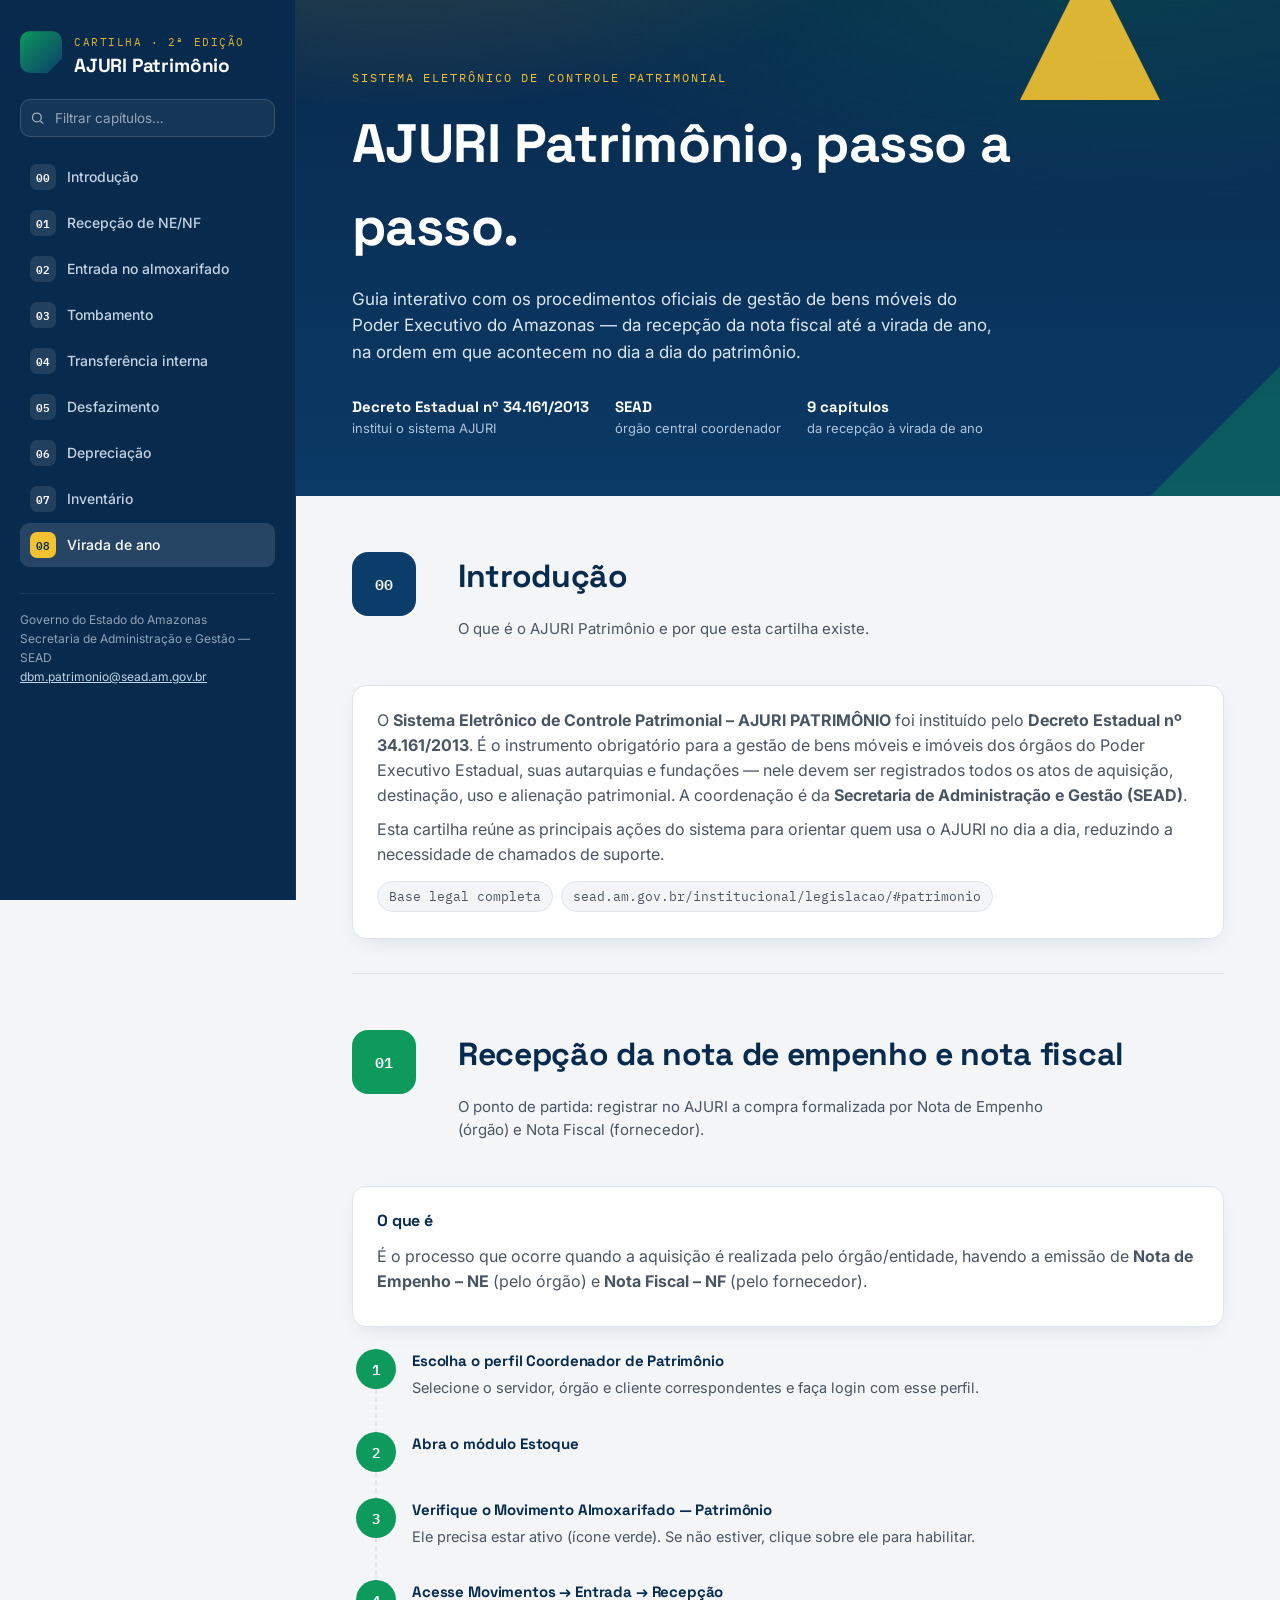
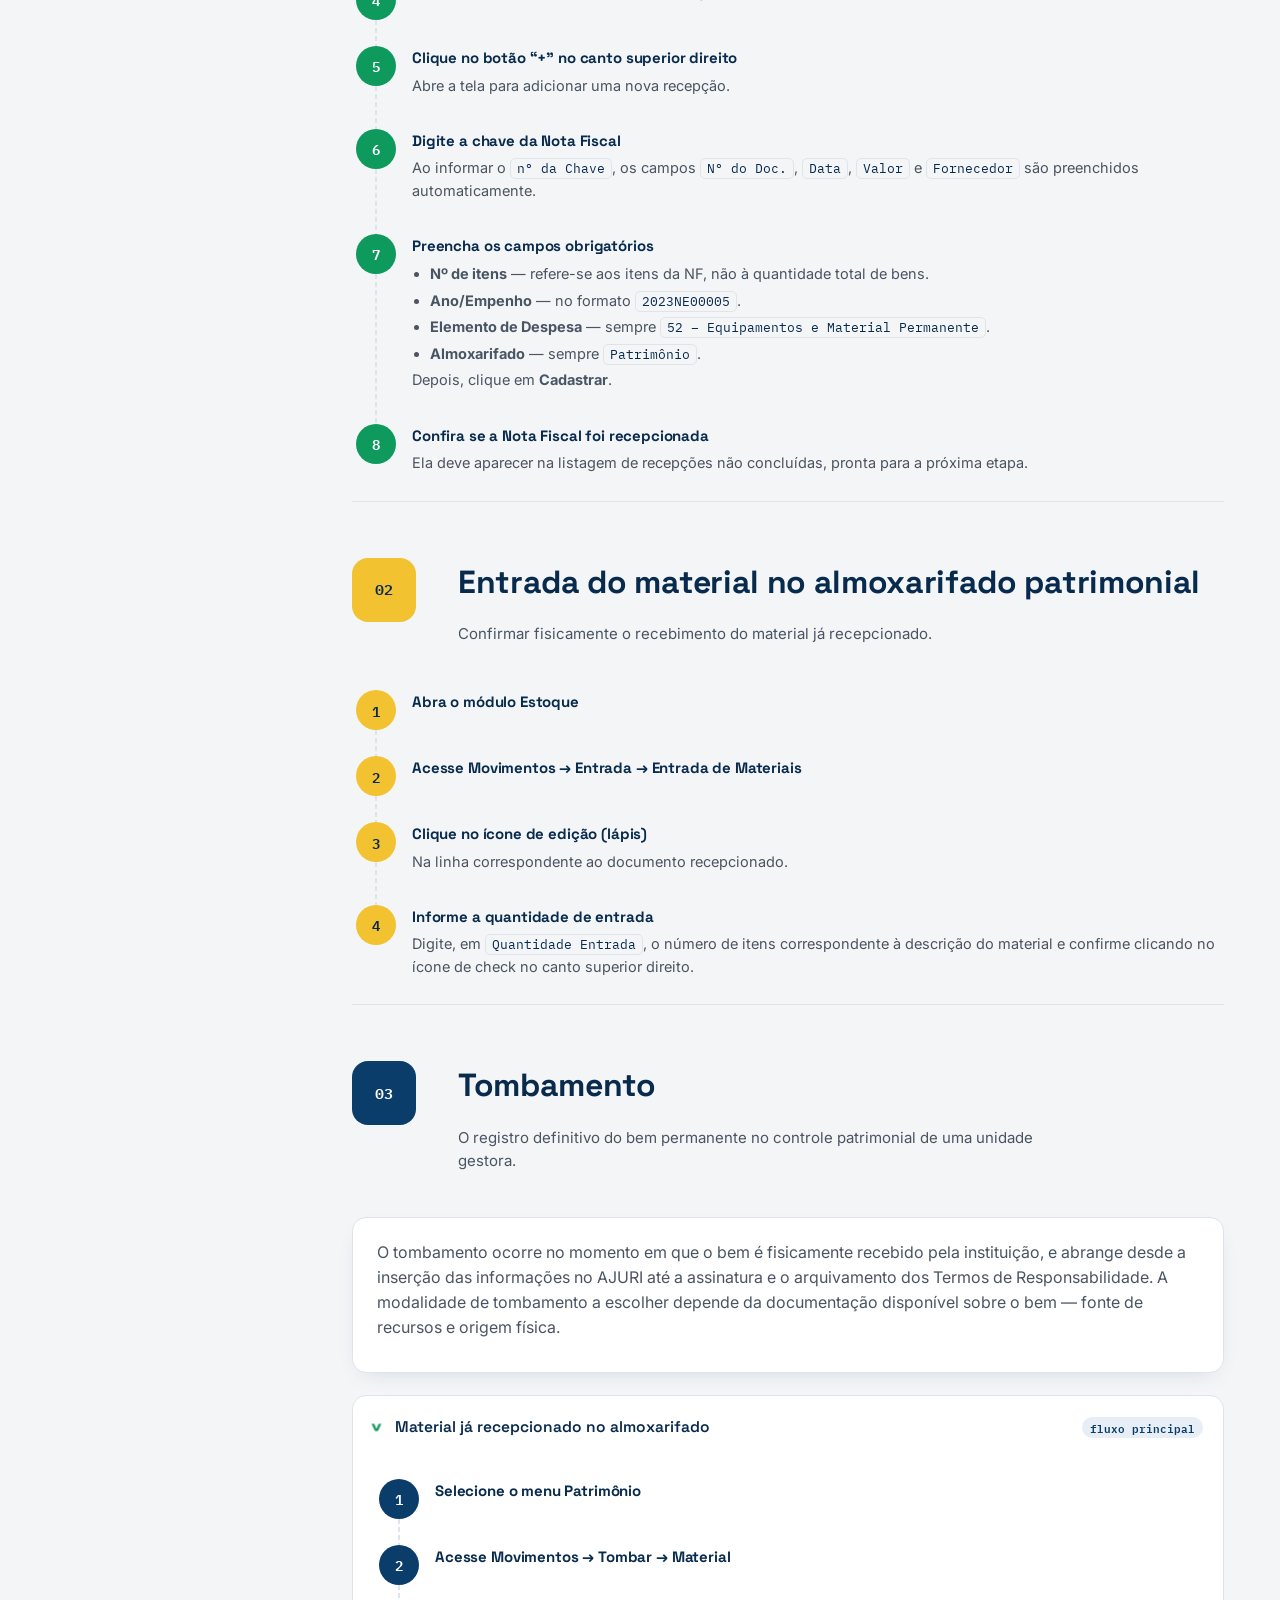
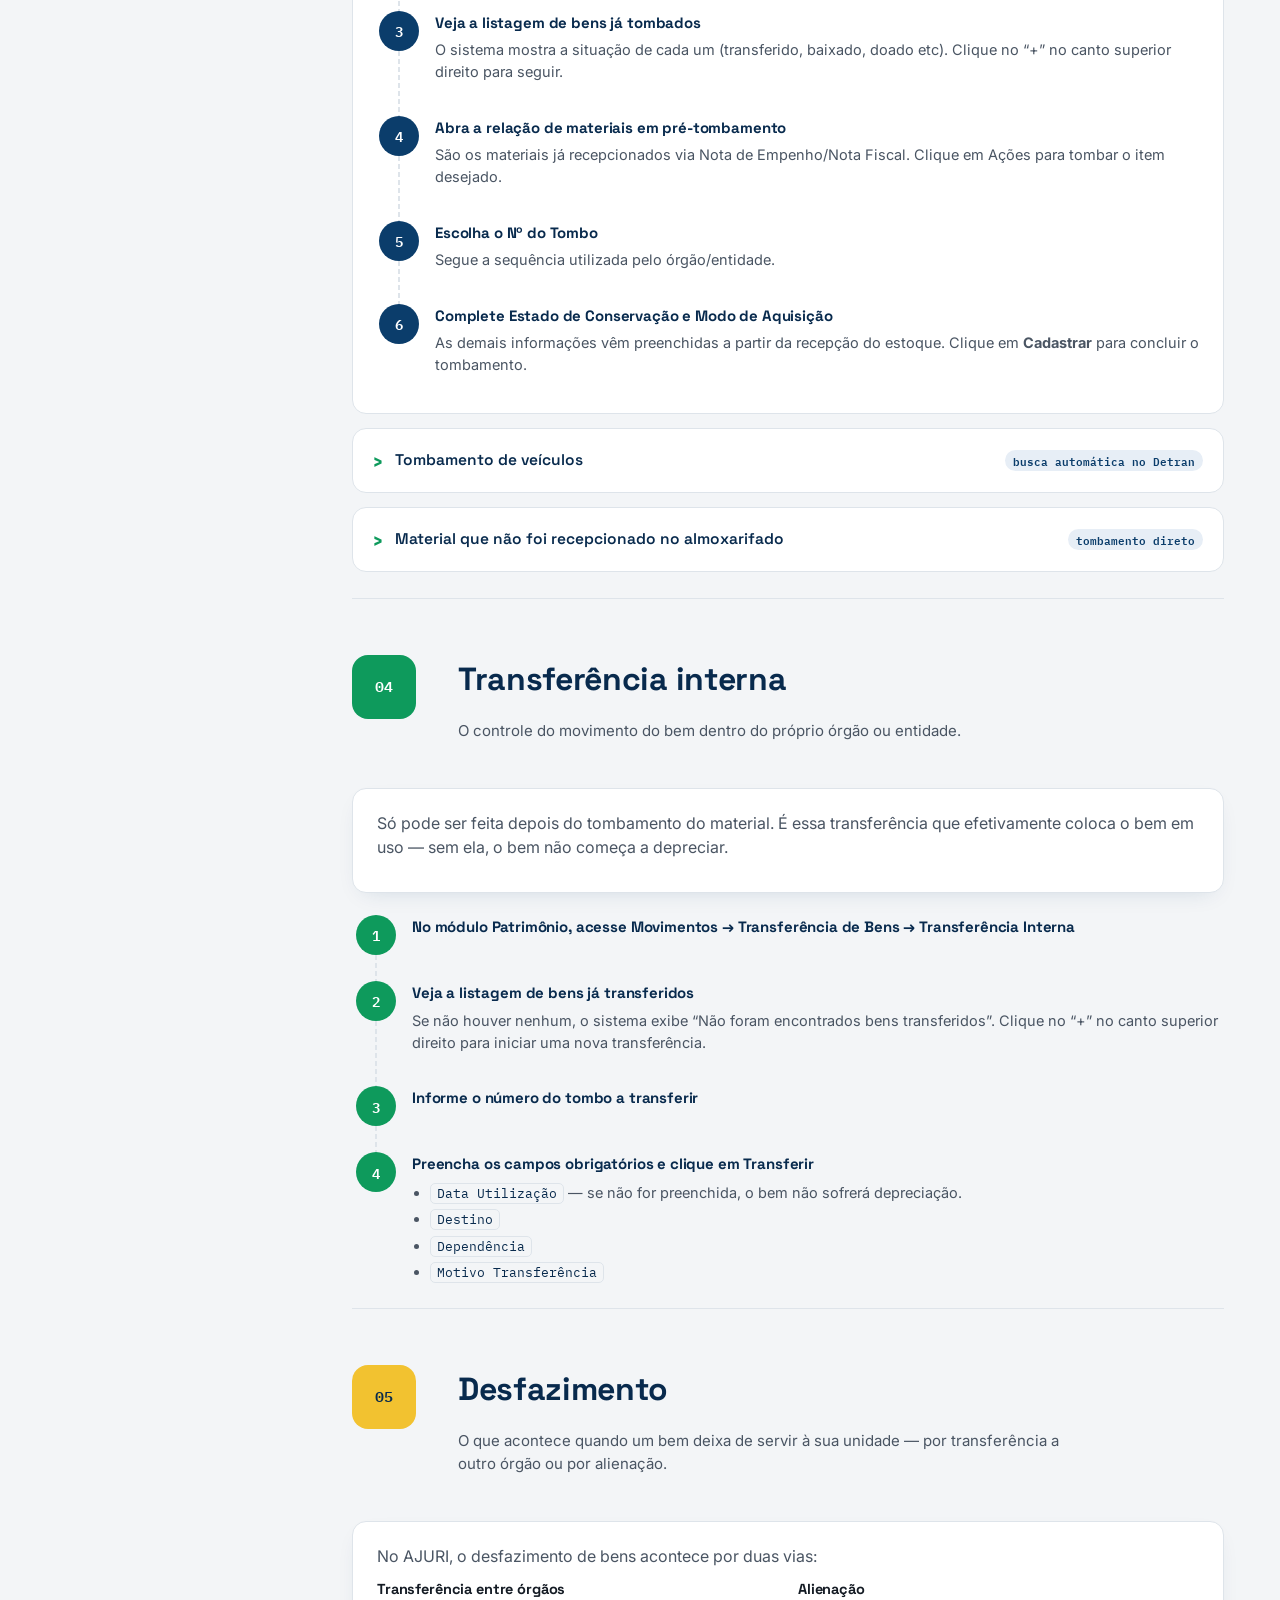
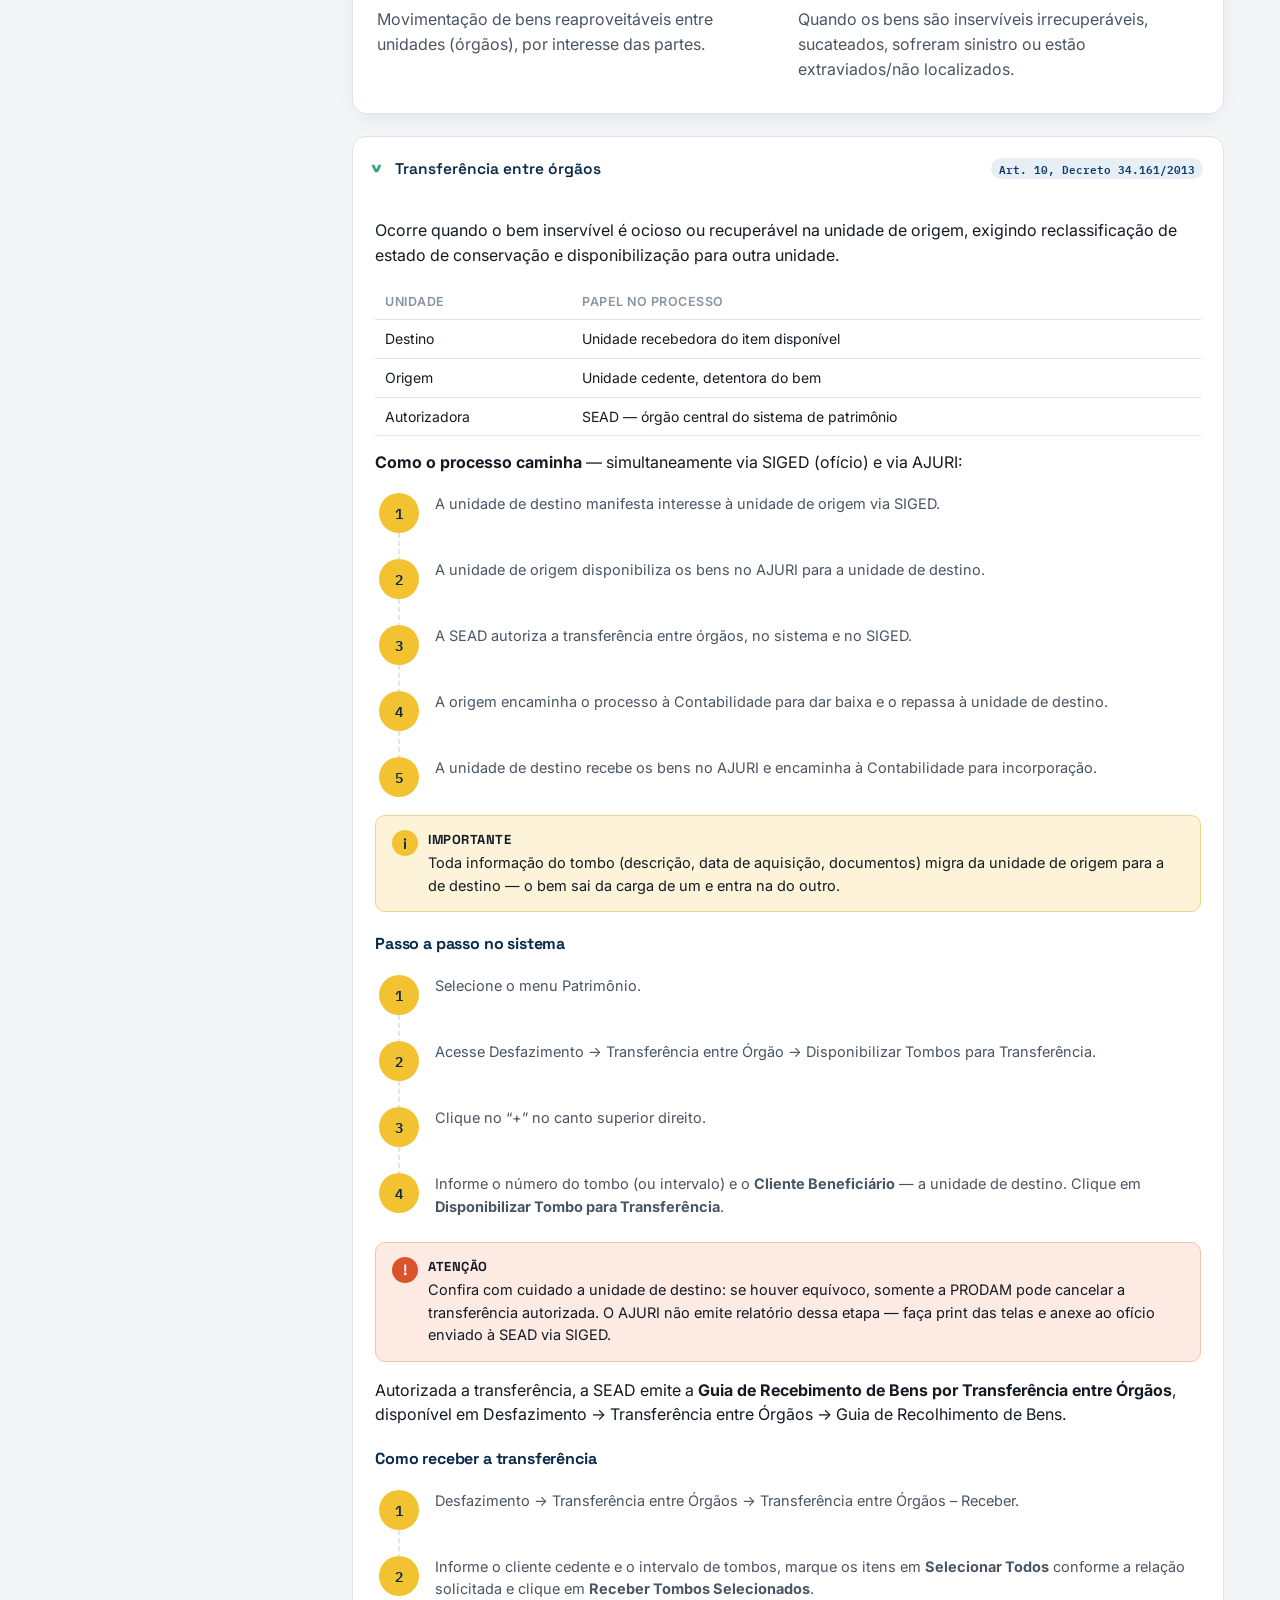
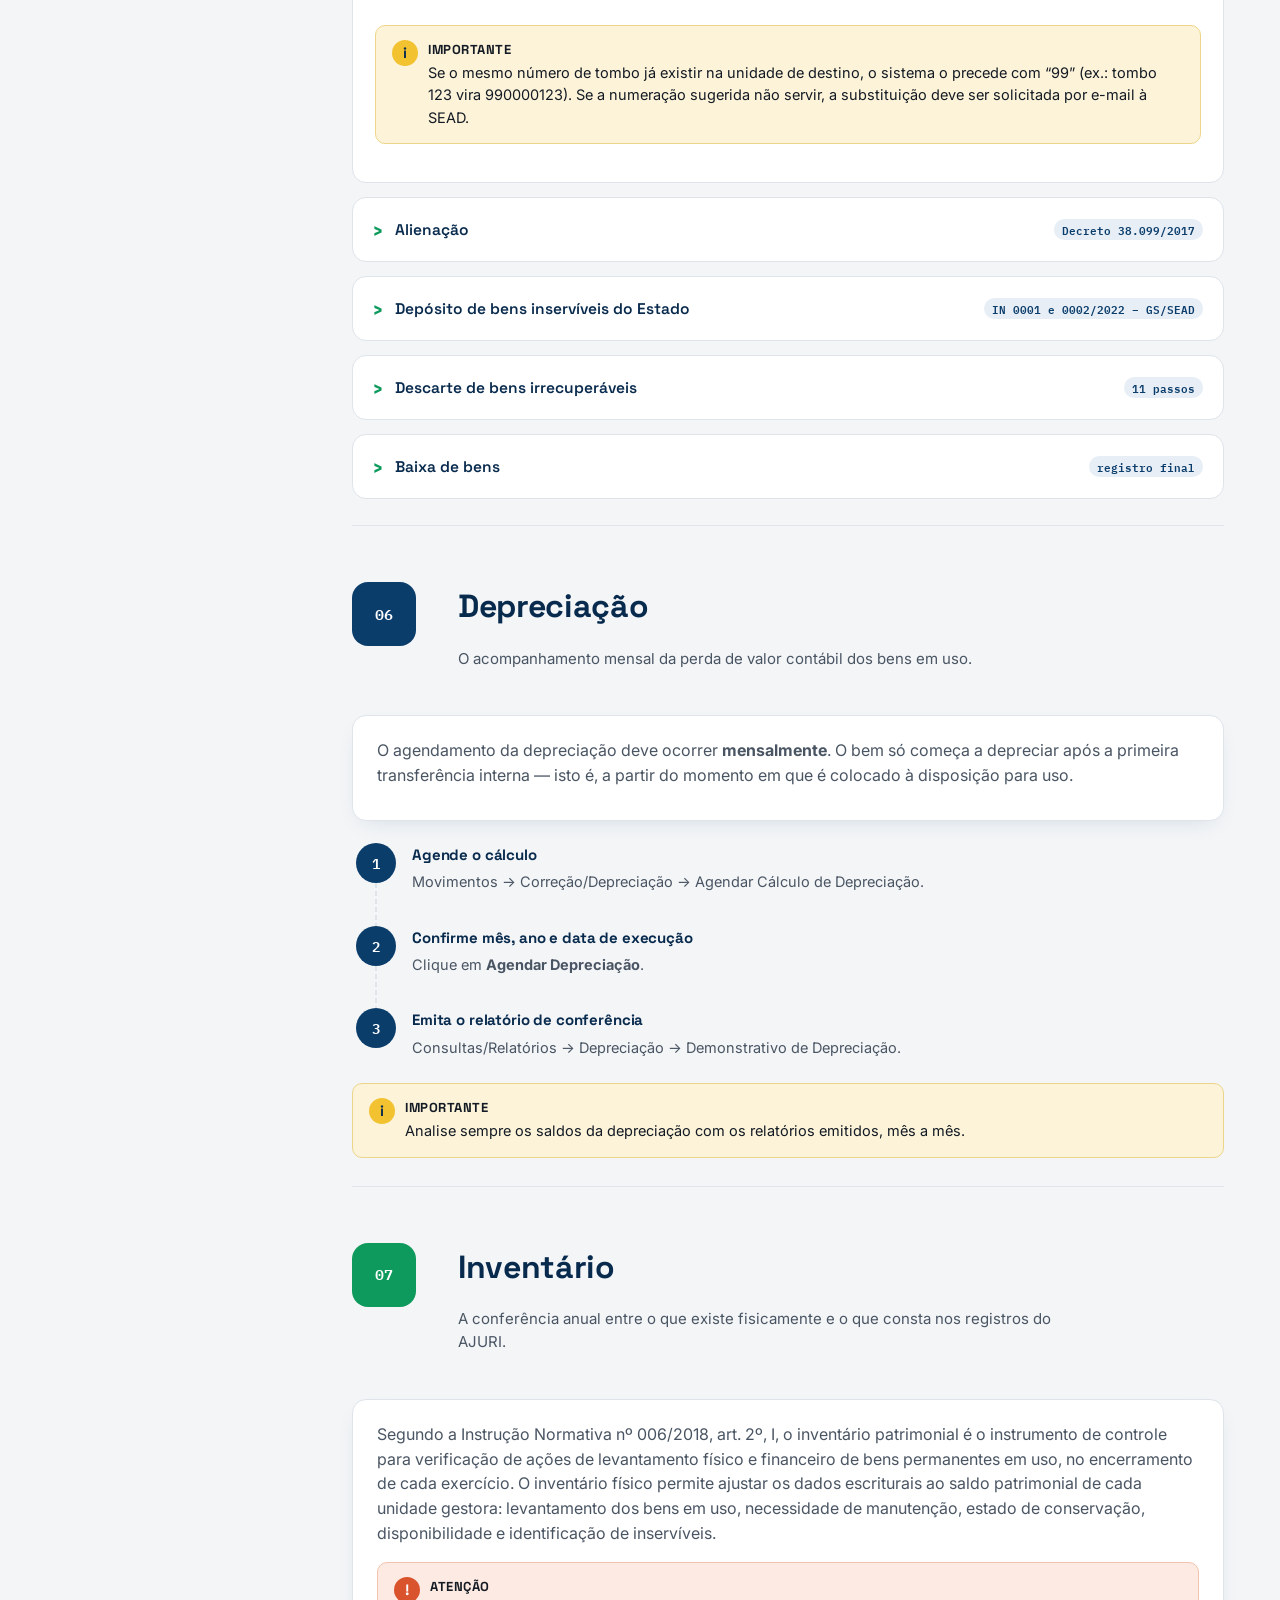
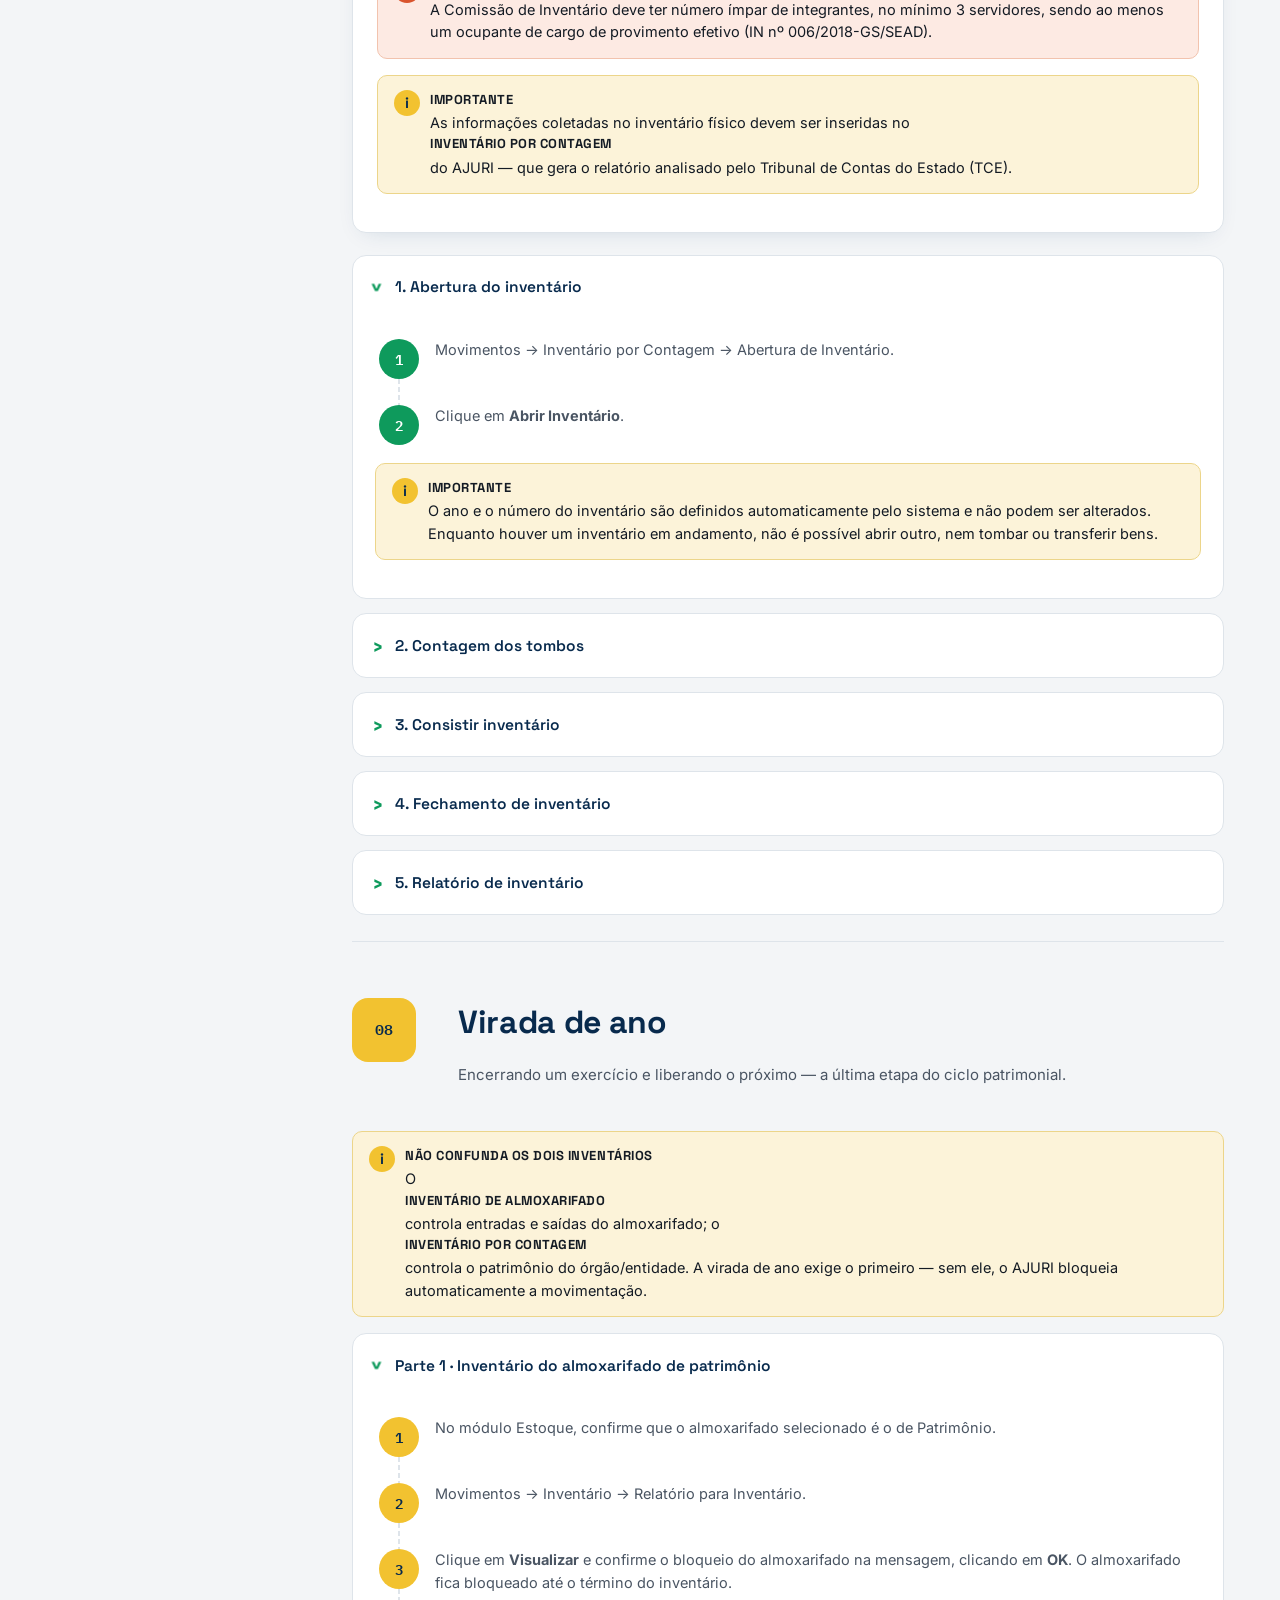
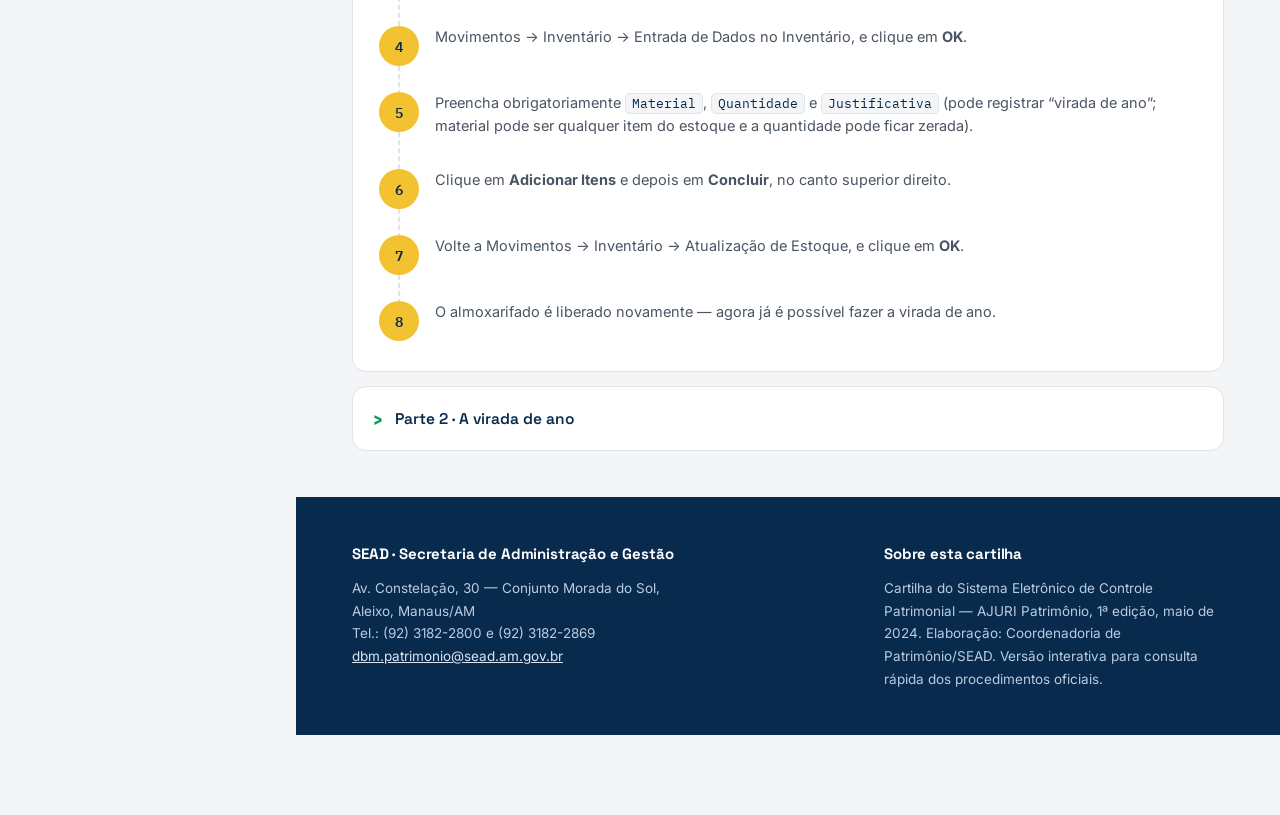
==== commit 301a4f86: "Alter. 2ª versão" ====
--- a/index.html
+++ b/index.html
@@ -332,7 +332,7 @@
     <div class="brand">
       <div class="brand-mark"></div>
       <div class="brand-text">
-        <span class="kicker">Cartilha · 1ª edição</span>
+        <span class="kicker">Cartilha · 2ª edição</span>
         <h1>AJURI Patrimônio</h1>
       </div>
     </div>
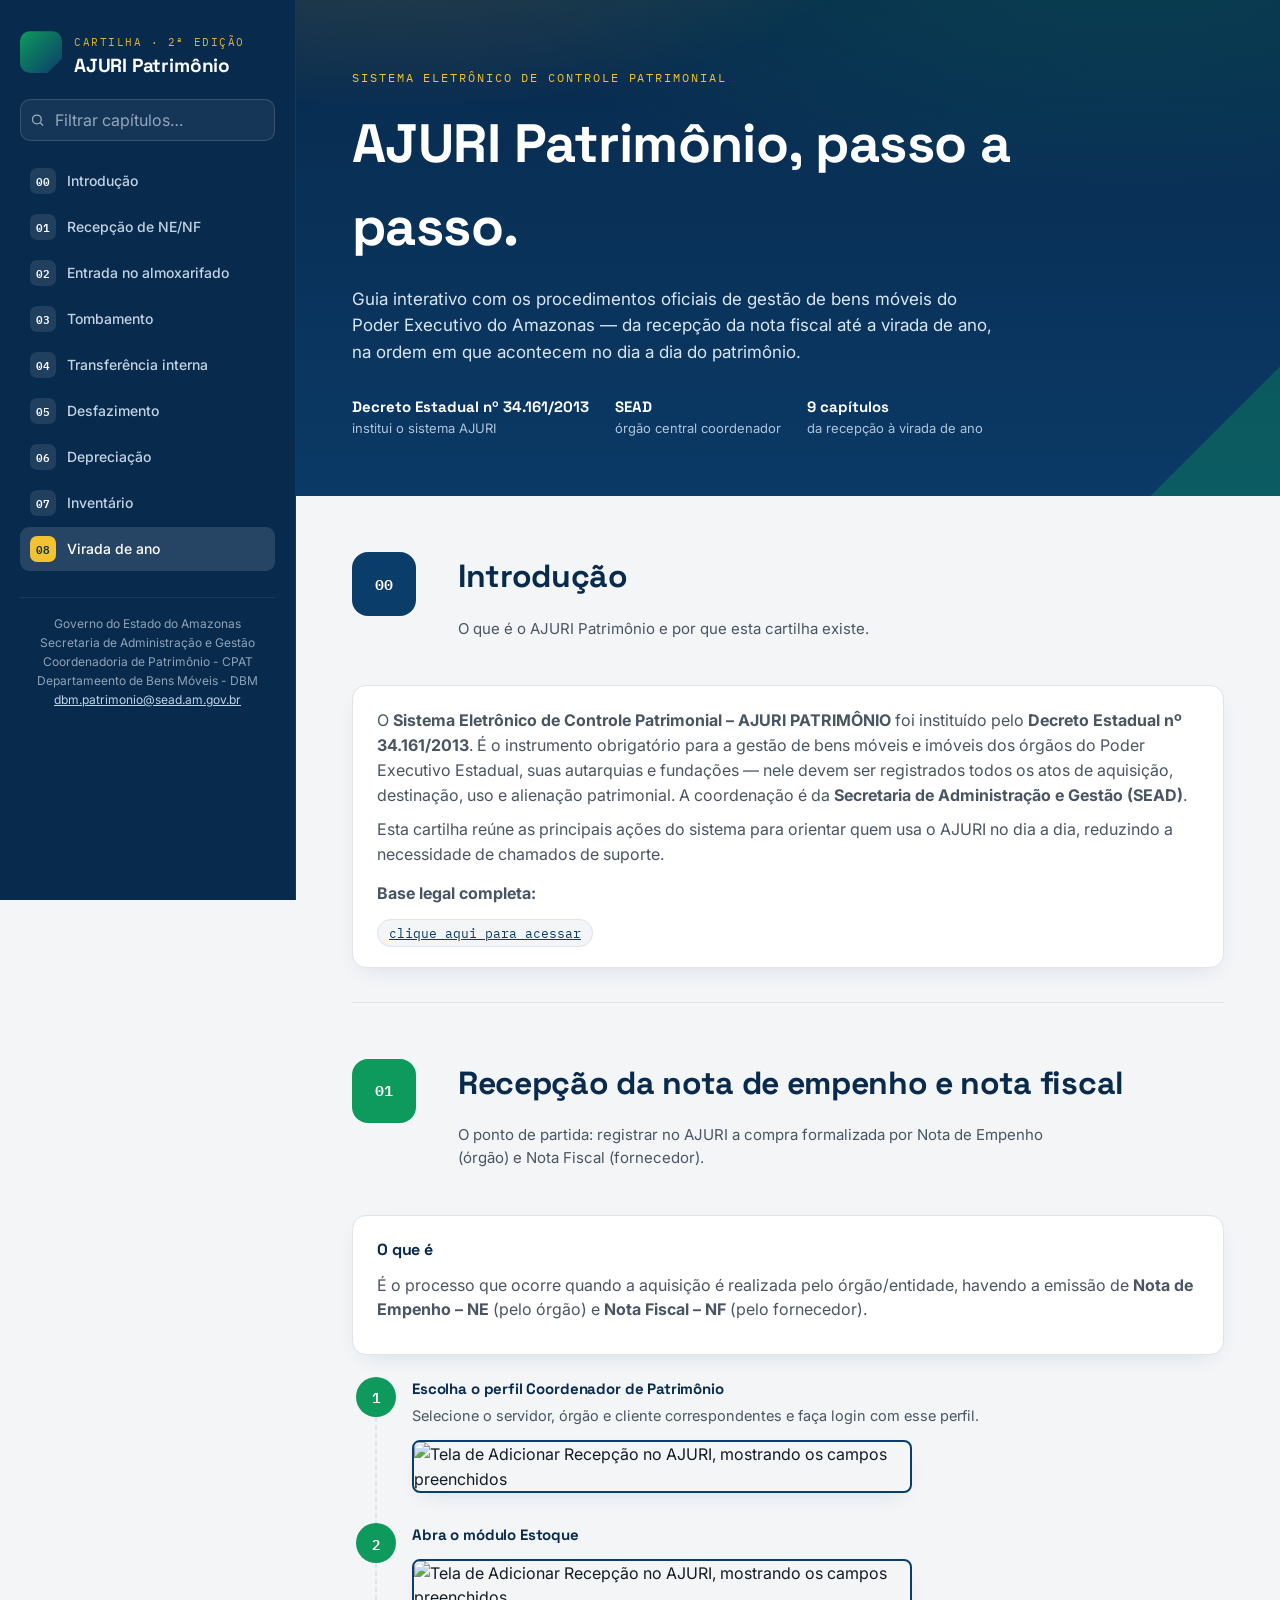
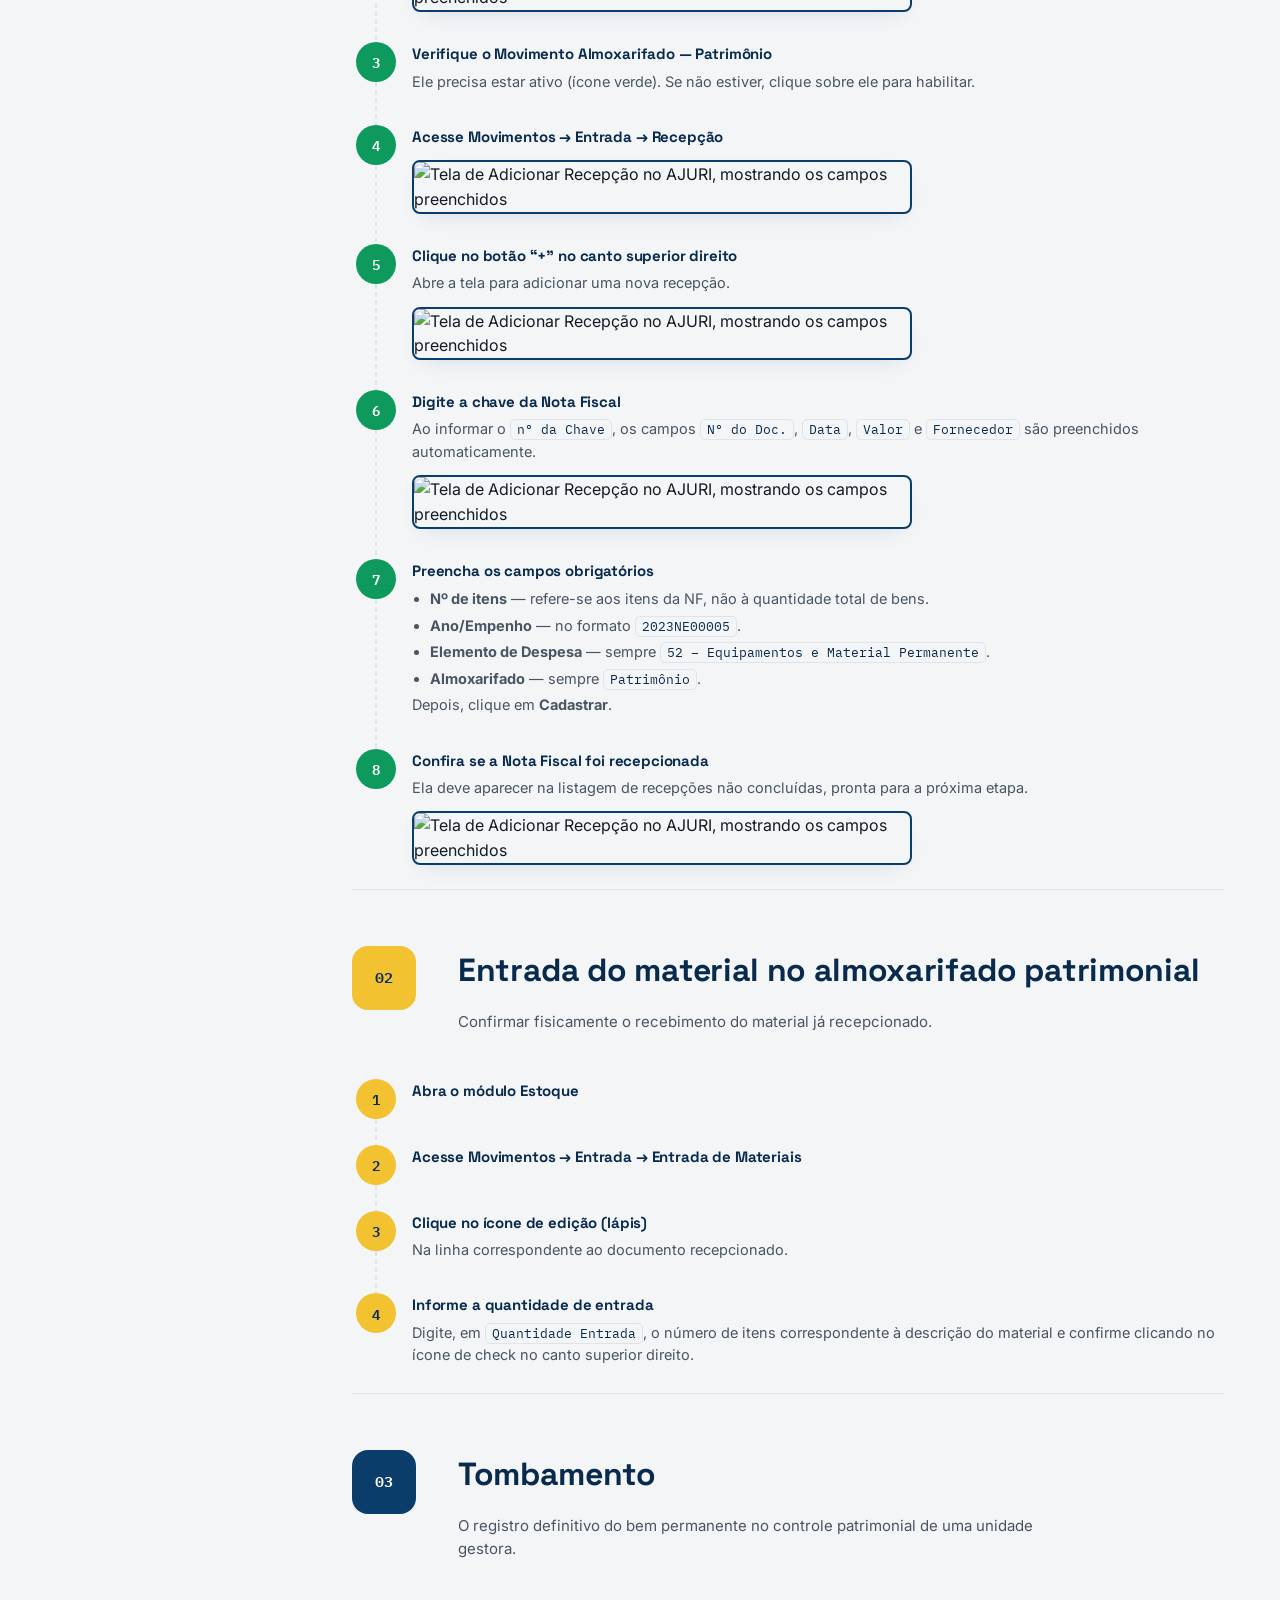
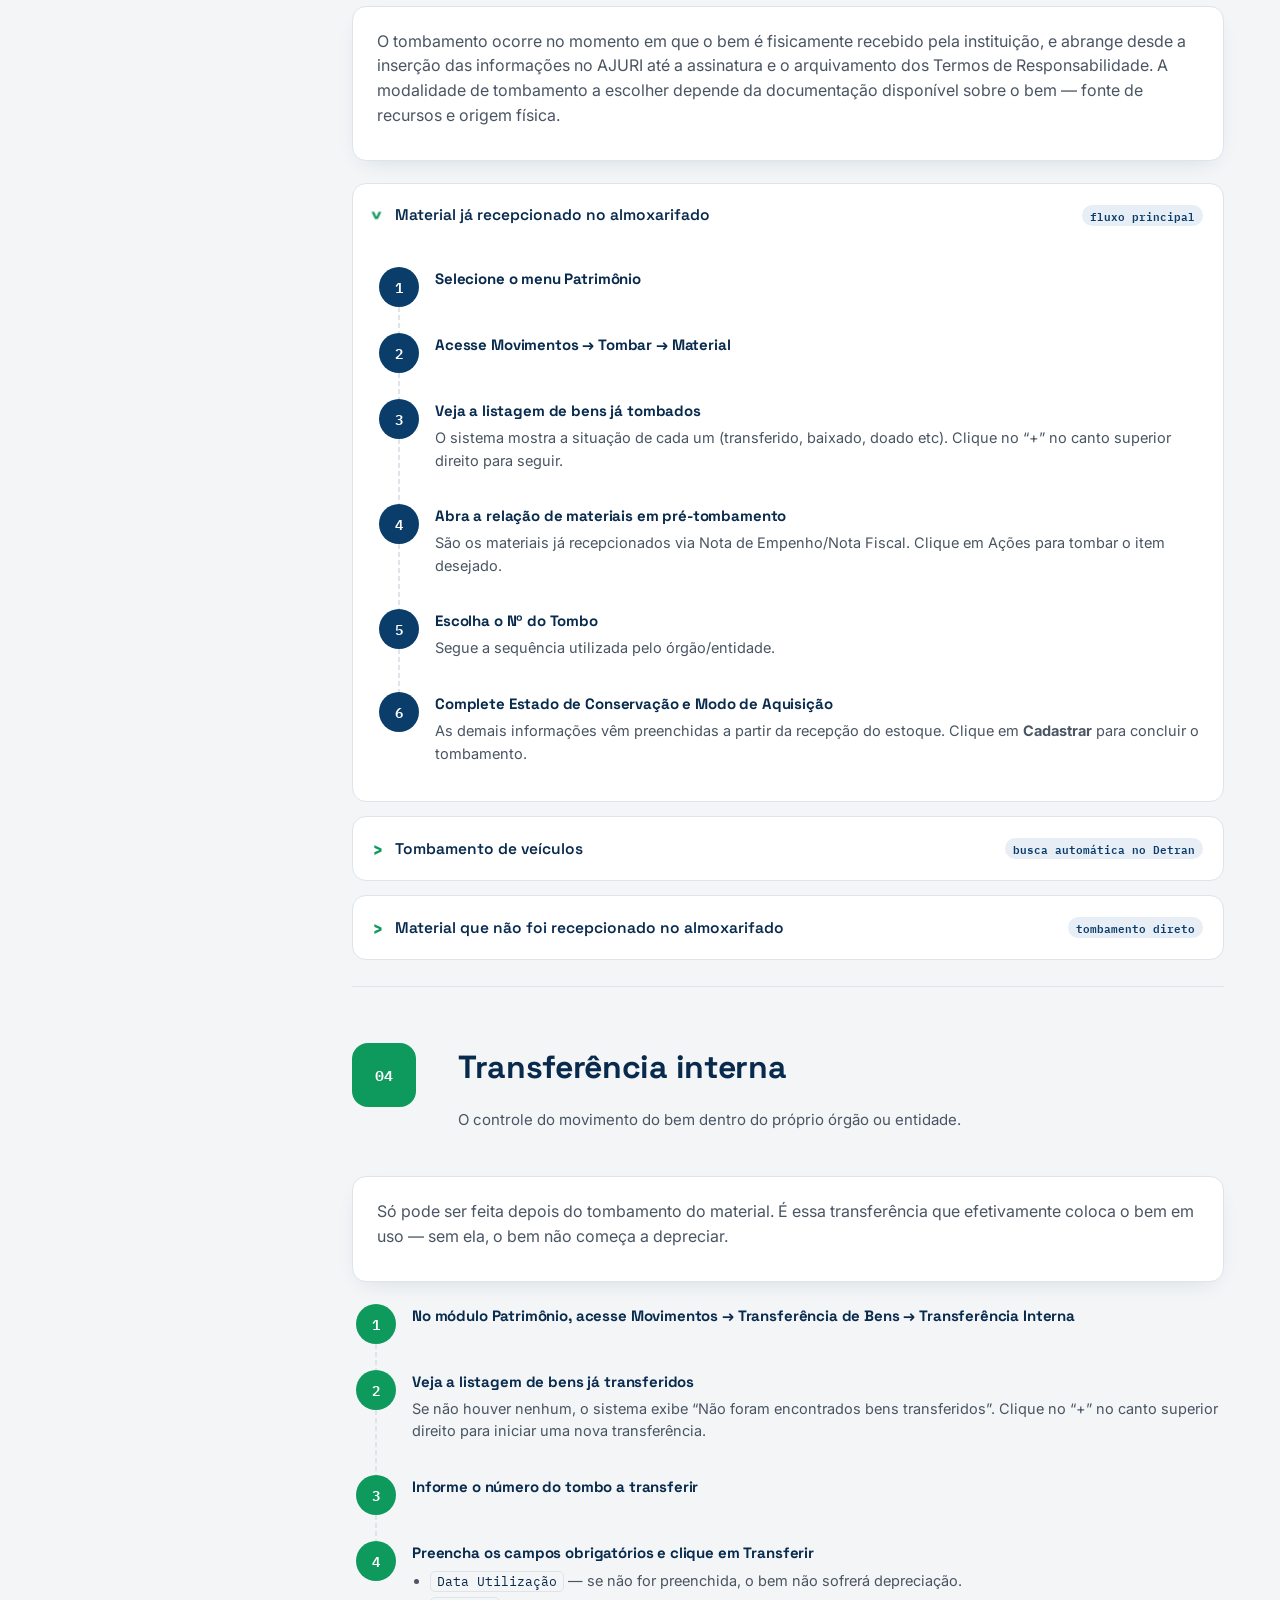
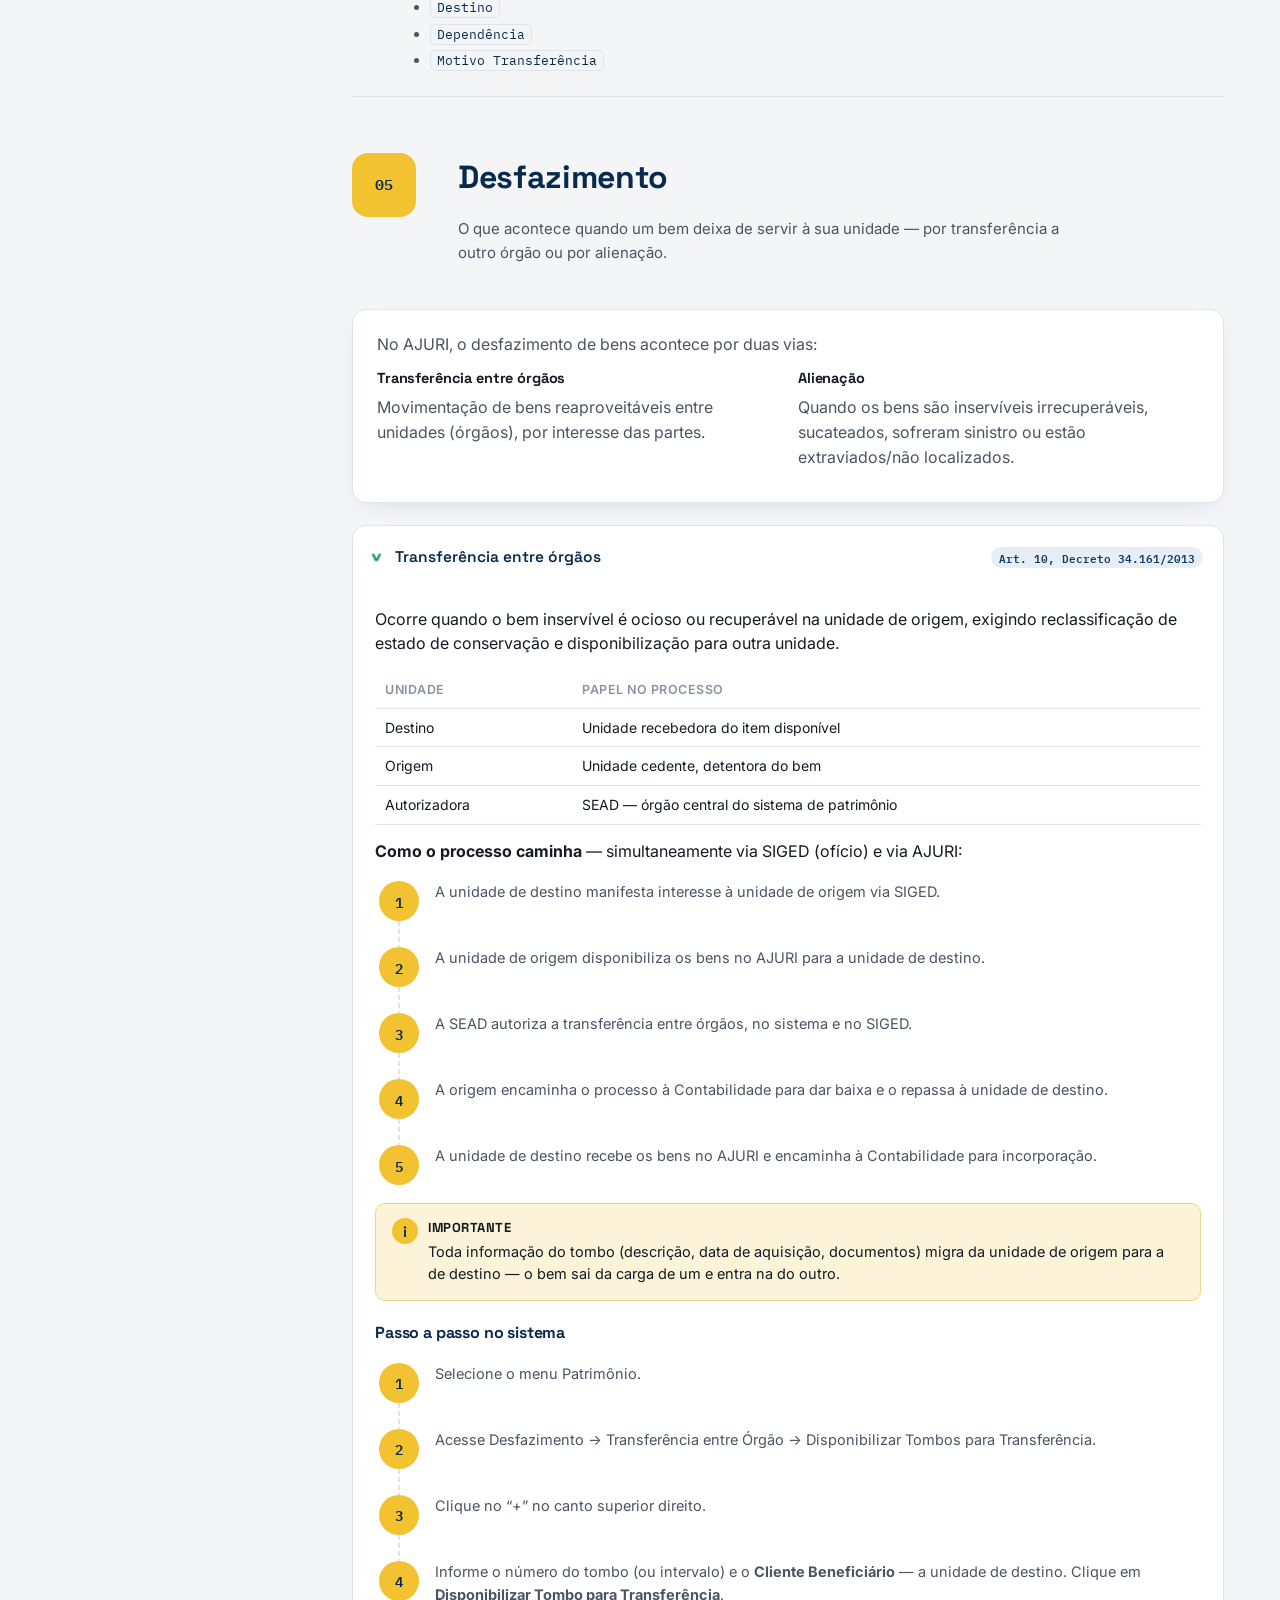
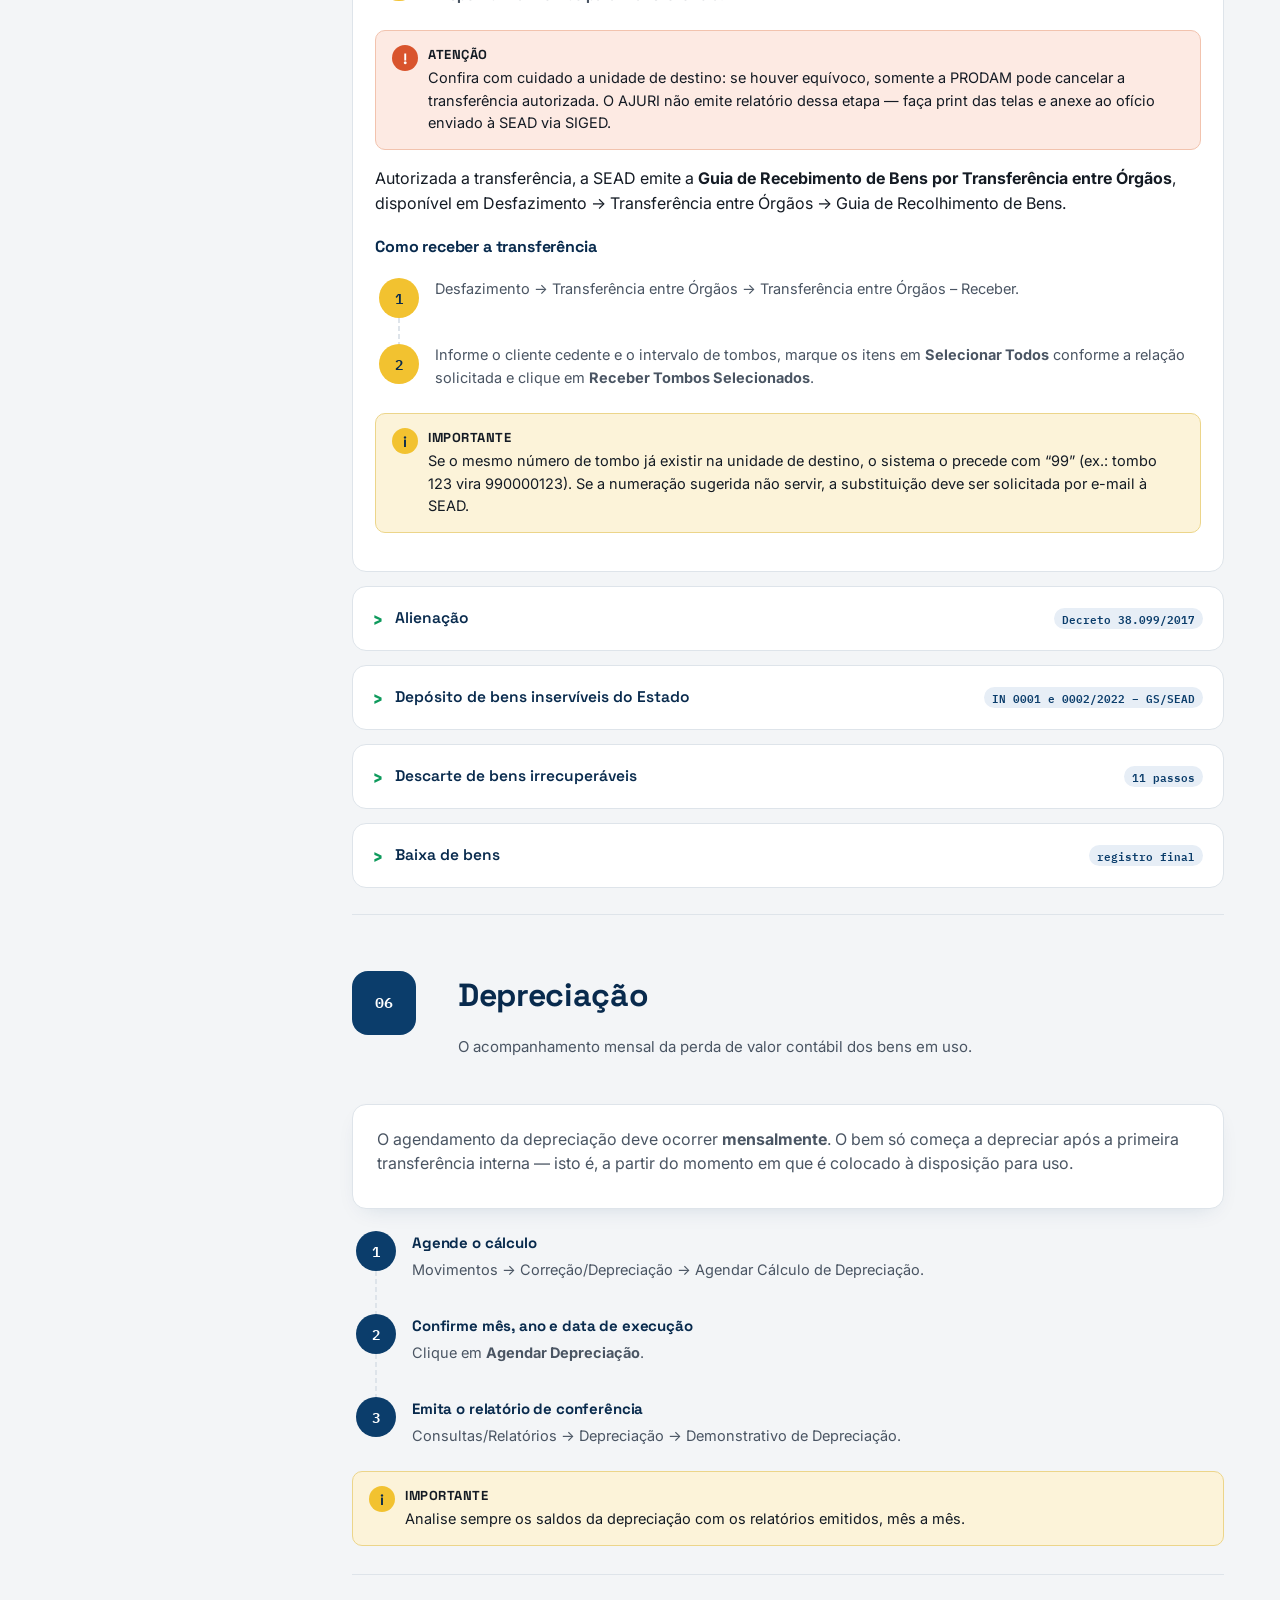
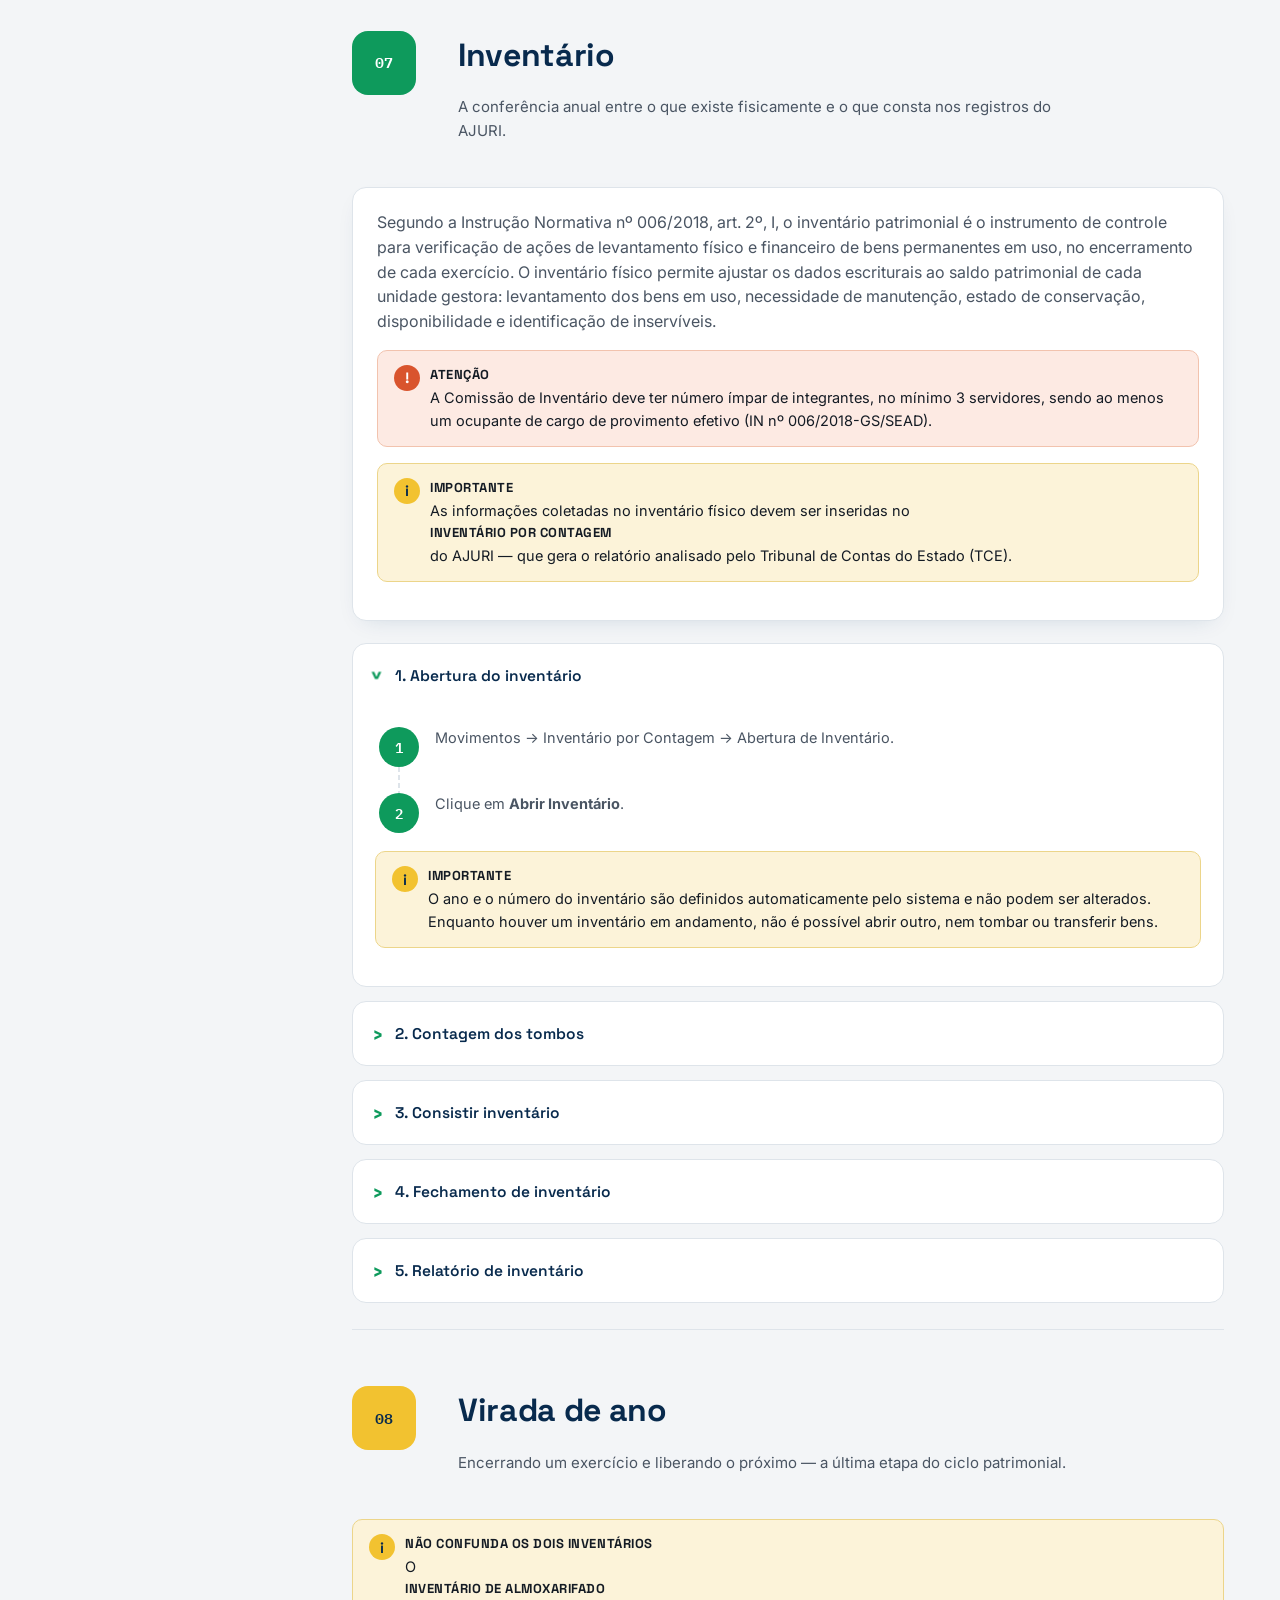
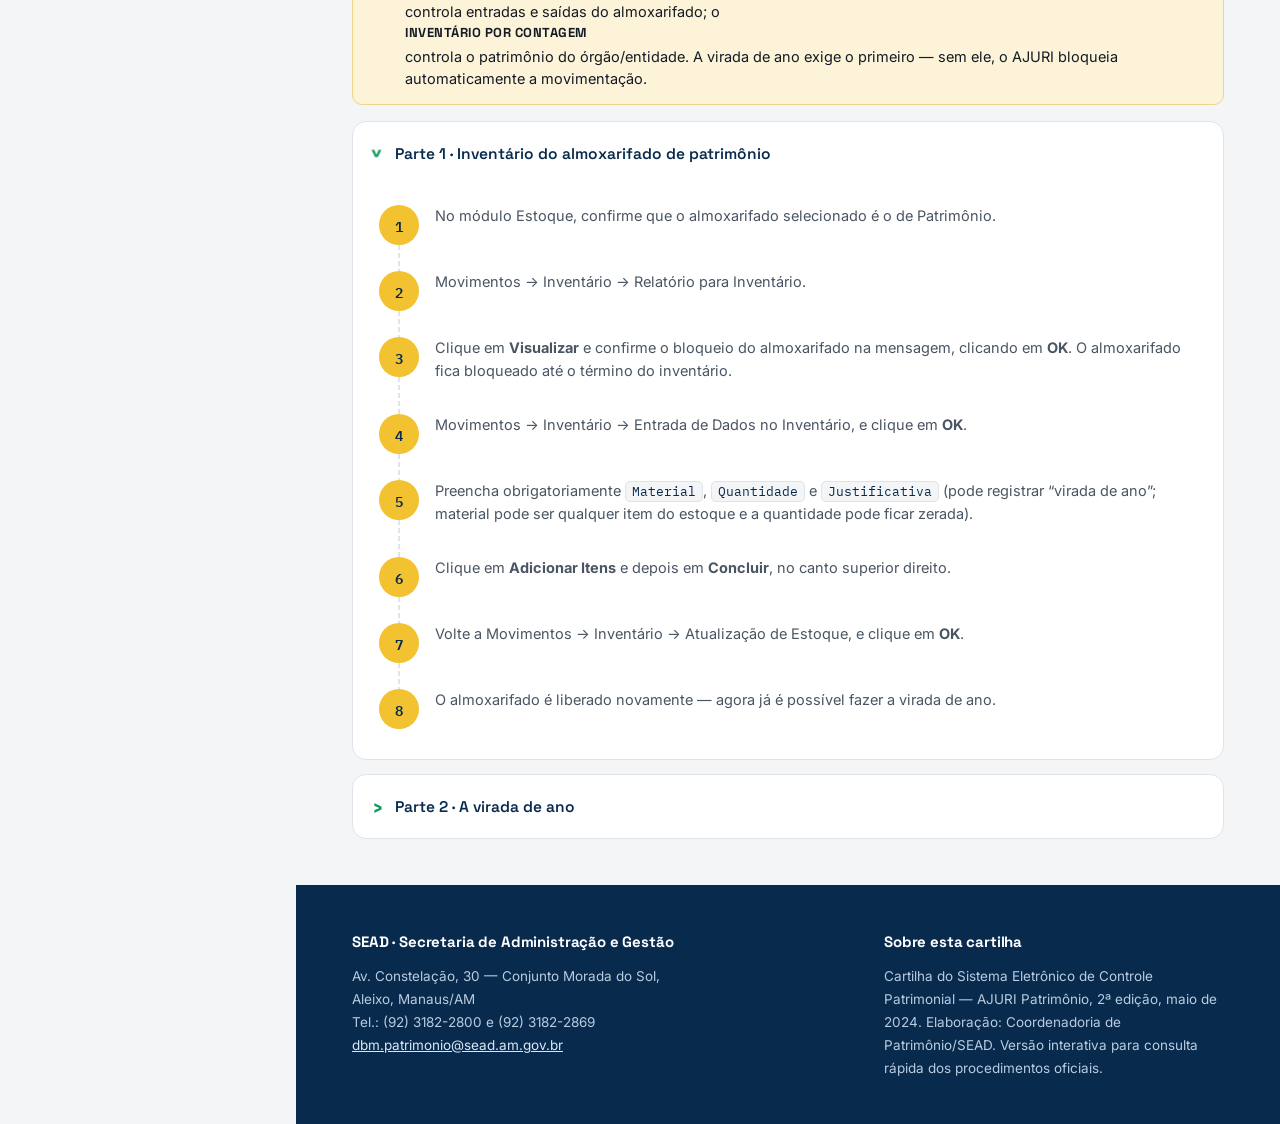
==== commit 691aa805: "Add files via upload" ====
--- a/index.html
+++ b/index.html
@@ -1,1036 +1,1252 @@
 <!DOCTYPE html>
 <html lang="pt-BR">
+
 <head>
-<meta charset="UTF-8">
-<meta name="viewport" content="width=device-width, initial-scale=1.0">
-<title>AJURI Patrimônio · Cartilha Interativa</title>
-<link rel="preconnect" href="https://fonts.googleapis.com">
-<link href="https://fonts.googleapis.com/css2?family=Space+Grotesk:wght@500;600;700&family=Inter:wght@400;500;600;700&family=IBM+Plex+Mono:wght@500;600&display=swap" rel="stylesheet">
-<style>
-  :root{
-    --blue:#0B3D6B;
-    --blue-deep:#082A4D;
-    --blue-soft:#E7EEF6;
-    --green:#0E9A5C;
-    --green-soft:#E4F5EC;
-    --yellow:#F2C230;
-    --yellow-soft:#FCF3D9;
-    --ink:#141B24;
-    --ink-soft:#4A5563;
-    --ink-faint:#8994A1;
-    --paper:#F3F5F7;
-    --paper-alt:#FFFFFF;
-    --line:#DEE4EA;
-    --radius:14px;
-    --shadow: 0 8px 24px -12px rgba(11,61,107,.18);
-    --sidebar-w: 296px;
-  }
-  *{box-sizing:border-box;}
-  html{scroll-behavior:smooth;}
-  body{
-    margin:0;
-    background:var(--paper);
-    color:var(--ink);
-    font-family:'Inter',system-ui,sans-serif;
-    font-size:16px;
-    line-height:1.55;
-  }
-  h1,h2,h3,h4{
-    font-family:'Space Grotesk',sans-serif;
-    color:var(--blue-deep);
-    margin:0 0 .4em;
-    letter-spacing:-.01em;
-  }
-  a{color:var(--blue);}
-  .mono{font-family:'IBM Plex Mono',monospace;}
-
-  /* ---------- Scroll progress ---------- */
-  #progress{
-    position:fixed; top:0; left:0; height:3px; width:0%;
-    background:linear-gradient(90deg,var(--green),var(--yellow),var(--blue));
-    z-index:999; transition:width .1s linear;
-  }
-
-  /* ---------- Layout shell ---------- */
-  .shell{
-    display:grid;
-    grid-template-columns: var(--sidebar-w) 1fr;
-    min-height:100vh;
-  }
-
-  /* ---------- Sidebar ---------- */
-  .sidebar{
-    position:sticky; top:0; height:100vh; overflow-y:auto;
-    background:var(--blue-deep);
-    color:#DCE7F2;
-    padding:28px 20px 24px;
-    border-right:1px solid rgba(255,255,255,.06);
-  }
-  .brand{
-    display:flex; align-items:center; gap:12px;
-    margin-bottom:22px;
-  }
-  .brand-mark{
-    width:42px;height:42px;border-radius:10px;
-    background:linear-gradient(135deg,var(--green),var(--blue));
-    position:relative; flex:none;
-    clip-path: polygon(0 0, 100% 0, 100% 65%, 65% 100%, 0 100%);
-  }
-  .brand-text .kicker{
-    font-family:'IBM Plex Mono',monospace;
-    font-size:11px; letter-spacing:.14em; text-transform:uppercase;
-    color:var(--yellow); opacity:.9;
-  }
-  .brand-text h1{
-    color:#fff; font-size:19px; margin:2px 0 0; line-height:1.15;
-  }
-  .search-box{
-    margin:6px 0 18px;
-    position:relative;
-  }
-  .search-box input{
-    width:100%; padding:10px 12px 10px 34px;
-    border-radius:10px; border:1px solid rgba(255,255,255,.14);
-    background:rgba(255,255,255,.06); color:#fff; font-size:13.5px;
-    font-family:'Inter',sans-serif;
-  }
-  .search-box input::placeholder{color:#93A6BC;}
-  .search-box svg{position:absolute; left:10px; top:50%; transform:translateY(-50%); opacity:.6;}
-
-  nav.toc{display:flex; flex-direction:column; gap:2px;}
-  nav.toc a{
-    display:flex; align-items:center; gap:11px;
-    text-decoration:none; color:#C3D3E4;
-    padding:9px 10px; border-radius:9px;
-    font-size:14px; font-weight:500;
-    transition:background .15s, color .15s;
-  }
-  nav.toc a:hover{background:rgba(255,255,255,.06); color:#fff;}
-  nav.toc a.active{
-    background:rgba(255,255,255,.12); color:#fff;
-  }
-  nav.toc a .tag{
-    font-family:'IBM Plex Mono',monospace; font-size:11px;
-    width:26px;height:26px;border-radius:7px;
-    display:flex;align-items:center;justify-content:center;
-    flex:none; font-weight:600;
-    background:rgba(255,255,255,.1); color:#fff;
-  }
-  nav.toc a.active .tag{background:var(--yellow); color:var(--blue-deep);}
-  .tag.c-blue{background:rgba(20,110,200,.35);}
-  .tag.c-green{background:rgba(14,154,92,.35);}
-  .tag.c-yellow{background:rgba(242,194,48,.3);}
-
-  .sidebar-foot{
-    margin-top:26px; padding-top:16px; border-top:1px solid rgba(255,255,255,.08);
-    font-size:12px; color:#8FA3B9; line-height:1.6;
-  }
-  .sidebar-foot a{color:#BFD4E8;}
-
-  .menu-toggle{
-    display:none; position:fixed; top:14px; left:14px; z-index:1000;
-    width:42px;height:42px;border-radius:10px; border:none;
-    background:var(--blue-deep); color:#fff; align-items:center; justify-content:center;
-    box-shadow:var(--shadow);
-  }
-
-  /* ---------- Main ---------- */
-  main{padding: 0 0 80px;}
-  .hero{
-    background:
-      radial-gradient(1100px 420px at 85% -10%, rgba(14,154,92,.20), transparent 60%),
-      radial-gradient(900px 380px at 10% -20%, rgba(242,194,48,.18), transparent 55%),
-      linear-gradient(180deg,var(--blue-deep), var(--blue) 120%);
-    color:#fff;
-    padding:64px 56px 58px;
-    position:relative; overflow:hidden;
-  }
-  .hero::after{
-    content:""; position:absolute; right:-60px; bottom:-70px; width:260px; height:260px;
-    background:var(--green); opacity:.35;
-    clip-path: polygon(0 100%, 100% 100%, 100% 0);
-  }
-  .hero::before{
-    content:""; position:absolute; right:120px; top:-40px; width:140px; height:140px;
-    background:var(--yellow); opacity:.9;
-    clip-path: polygon(50% 0, 100% 100%, 0 100%);
-  }
-  .eyebrow{
-    font-family:'IBM Plex Mono',monospace; text-transform:uppercase; letter-spacing:.16em;
-    font-size:12px; color:var(--yellow); margin-bottom:14px; display:inline-block;
-  }
-  .hero h1{
-    color:#fff; font-size:clamp(32px,4.4vw,54px); max-width:760px; margin-bottom:14px;
-  }
-  .hero p.lead{
-    max-width:640px; color:#D9E6F2; font-size:17px; position:relative; z-index:2;
-  }
-  .hero-meta{
-    display:flex; gap:26px; flex-wrap:wrap; margin-top:30px; position:relative; z-index:2;
-  }
-  .hero-meta div{font-size:13px; color:#AFC5DA;}
-  .hero-meta strong{display:block; color:#fff; font-family:'Space Grotesk',sans-serif; font-size:15px;}
-
-  .content-wrap{padding:0 56px;}
-
-  section.chapter{
-    padding:56px 0 12px;
-    border-bottom:1px solid var(--line);
-    scroll-margin-top: 20px;
-  }
-  section.chapter:last-of-type{border-bottom:none;}
-
-  .chapter-head{
-    display:grid; grid-template-columns: 84px 1fr; gap:22px; align-items:start;
-    margin-bottom:30px;
-  }
-  .chapter-num{
-    font-family:'IBM Plex Mono',monospace; font-weight:600; font-size:15px;
-    width:64px;height:64px; border-radius:16px; display:flex; align-items:center; justify-content:center;
-    color:#fff;
-  }
-  .chapter-head h2{font-size:clamp(24px,3vw,32px); margin-bottom:6px;}
-  .chapter-sub{color:var(--ink-soft); font-size:15px; max-width:70ch;}
-
-  .c-bg-blue{background:var(--blue);}
-  .c-bg-green{background:var(--green);}
-  .c-bg-yellow{background:var(--yellow); color:var(--blue-deep);}
-
-  .panel{
-    background:var(--paper-alt); border:1px solid var(--line); border-radius:var(--radius);
-    padding:22px 24px; margin:0 0 22px;
-    box-shadow: var(--shadow);
-  }
-  .panel h3{font-size:16px; margin-bottom:10px;}
-  .panel h4{font-size:14.5px; margin:0 0 6px; color:var(--ink);}
-  .panel p{margin:0 0 10px; color:var(--ink-soft);}
-  .panel ul{margin:0; padding-left:20px; color:var(--ink-soft);}
-  .panel li{margin-bottom:6px;}
-
-  .grid-2{display:grid; grid-template-columns:1fr 1fr; gap:20px;}
-  @media (max-width: 880px){.grid-2{grid-template-columns:1fr;}}
-
-  /* callouts */
-  .callout{
-    border-radius:10px; padding:14px 16px; margin:16px 0; font-size:14.5px;
-    display:flex; gap:10px; align-items:flex-start;
-  }
-  .callout .icon{flex:none; font-family:'Space Grotesk',sans-serif; font-weight:700; font-size:15px;
-    width:26px;height:26px;border-radius:50%; display:flex; align-items:center;justify-content:center; color:#fff;}
-  .callout.importante{background:var(--yellow-soft); border:1px solid #ecd58a;}
-  .callout.importante .icon{background:var(--yellow); color:var(--blue-deep);}
-  .callout.atencao{background:#FDEAE3; border:1px solid #f2c3ae;}
-  .callout.atencao .icon{background:#D9542D;}
-  .callout strong{display:block; font-family:'Space Grotesk',sans-serif; font-size:13px; letter-spacing:.04em; text-transform:uppercase; margin-bottom:2px;}
-
-  /* step trail (signature element) */
-  .steps{position:relative; margin:18px 0 6px; padding-left:4px;}
-  .step{
-    display:grid; grid-template-columns:40px 1fr; gap:16px; position:relative; padding-bottom:26px;
-  }
-  .step:last-child{padding-bottom:2px;}
-  .step::before{
-    content:""; position:absolute; left:19px; top:40px; bottom:0; width:2px;
-    background-image:linear-gradient(var(--line) 60%, transparent 0%);
-    background-size: 2px 8px; background-repeat: repeat-y;
-  }
-  .step:last-child::before{display:none;}
-  .step-num{
-    width:40px; height:40px; border-radius:50%; color:#fff; font-family:'IBM Plex Mono',monospace;
-    display:flex; align-items:center; justify-content:center; font-weight:600; font-size:14px;
-    z-index:2;
-  }
-  .step-body h4{margin-bottom:5px; font-size:15px;}
-  .step-body p{margin:0 0 6px; color:var(--ink-soft); font-size:14.5px;}
-  .step-body ul{margin:6px 0 0; padding-left:18px; color:var(--ink-soft); font-size:14.5px;}
-  .step-body li{margin-bottom:4px;}
-  .step-body code, .step-body .field{
-    font-family:'IBM Plex Mono',monospace; background:var(--paper); border:1px solid var(--line);
-    padding:1px 6px; border-radius:5px; font-size:13px; color:var(--blue-deep);
-  }
-
-  /* accordions (details) for Desfazimento subtopics */
-  details.acc{
-    background:var(--paper-alt); border:1px solid var(--line); border-radius:var(--radius);
-    margin-bottom:14px; overflow:hidden;
-  }
-  details.acc summary{
-    list-style:none; cursor:pointer; padding:16px 20px; display:flex; align-items:center; gap:12px;
-    font-family:'Space Grotesk',sans-serif; font-weight:600; font-size:15.5px; color:var(--blue-deep);
-  }
-  details.acc summary::-webkit-details-marker{display:none;}
-  details.acc summary::before{
-    content:"›"; font-size:20px; color:var(--green); transform:rotate(0deg); transition:transform .18s;
-    font-weight:700;
-  }
-  details.acc[open] summary::before{transform:rotate(90deg);}
-  details.acc .acc-body{padding:2px 22px 22px;}
-  .badge{
-    font-family:'IBM Plex Mono',monospace; font-size:11px; padding:2px 8px; border-radius:999px;
-    background:var(--blue-soft); color:var(--blue); margin-left:auto; white-space:nowrap;
-  }
-
-  table.ref{
-    width:100%; border-collapse:collapse; font-size:14px; margin:8px 0 4px;
-  }
-  table.ref th, table.ref td{
-    text-align:left; padding:8px 10px; border-bottom:1px solid var(--line);
-  }
-  table.ref th{color:var(--ink-faint); font-weight:600; font-size:12.5px; text-transform:uppercase; letter-spacing:.04em;}
-
-  .chip-row{display:flex; gap:8px; flex-wrap:wrap; margin:14px 0 4px;}
-  .chip{
-    font-family:'IBM Plex Mono',monospace; font-size:12.5px; padding:5px 11px; border-radius:999px;
-    border:1px solid var(--line); color:var(--ink-soft); background:var(--paper);
-  }
-
-  footer.site{
-    background:var(--blue-deep); color:#B9CCE0; padding:44px 56px; margin-top:20px;
-    display:flex; flex-wrap:wrap; gap:40px; justify-content:space-between;
-  }
-  footer.site h4{color:#fff; font-size:15px; margin-bottom:10px;}
-  footer.site a{color:#DCE7F2;}
-  footer.site .col{max-width:340px; font-size:13.5px; line-height:1.7;}
-
-  .back-top{
-    position:fixed; right:26px; bottom:26px; width:46px;height:46px;border-radius:50%;
-    background:var(--green); color:#fff; border:none; box-shadow:var(--shadow);
-    display:flex; align-items:center; justify-content:center; cursor:pointer; opacity:0; pointer-events:none;
-    transition:opacity .2s, transform .2s;
-  }
-  .back-top.show{opacity:1; pointer-events:auto;}
-  .back-top:hover{transform:translateY(-3px);}
-
-  @media (max-width: 980px){
-    .shell{grid-template-columns: 1fr;}
-    .sidebar{
-      position:fixed; left:0; top:0; width:280px; z-index:900;
-      transform:translateX(-100%); transition:transform .25s ease; box-shadow:0 0 40px rgba(0,0,0,.35);
-    }
-    .sidebar.open{transform:translateX(0);}
-    .menu-toggle{display:flex;}
-    .hero, .content-wrap{padding-left:22px; padding-right:22px;}
-    .hero{padding-top:88px;}
-    .chapter-head{grid-template-columns:56px 1fr;}
-    .chapter-num{width:48px;height:48px;font-size:13px;border-radius:12px;}
-  }
-  @media (prefers-reduced-motion: reduce){
-    html{scroll-behavior:auto;}
-    *{transition:none !important;}
-  }
-</style>
+  <meta charset="UTF-8">
+  <meta name="viewport" content="width=device-width, initial-scale=1.0">
+  <title>AJURI Patrimônio · Cartilha Interativa</title>
+  <link rel="preconnect" href="https://fonts.googleapis.com">
+  <link
+    href="https://fonts.googleapis.com/css2?family=Space+Grotesk:wght@500;600;700&family=Inter:wght@400;500;600;700&family=IBM+Plex+Mono:wght@500;600&display=swap"
+    rel="stylesheet">
+  <link rel="stylesheet" href="style.css">
 </head>
+
 <body>
 
-<div id="progress"></div>
-<button class="menu-toggle" id="menuToggle" aria-label="Abrir menu">
-  <svg width="20" height="20" viewBox="0 0 24 24" fill="none" stroke="currentColor" stroke-width="2"><path d="M3 6h18M3 12h18M3 18h18"/></svg>
-</button>
-
-<div class="shell">
-  <aside class="sidebar" id="sidebar">
-    <div class="brand">
-      <div class="brand-mark"></div>
-      <div class="brand-text">
-        <span class="kicker">Cartilha · 2ª edição</span>
-        <h1>AJURI Patrimônio</h1>
+  <div id="progress"></div>
+  <button class="menu-toggle" id="menuToggle" aria-label="Abrir menu">
+    <svg width="20" height="20" viewBox="0 0 24 24" fill="none" stroke="currentColor" stroke-width="2">
+      <path d="M3 6h18M3 12h18M3 18h18" />
+    </svg>
+  </button>
+  <div class="sidebar-overlay" id="sidebarOverlay"></div>
+
+  <div class="shell">
+    <aside class="sidebar" id="sidebar">
+      <div class="brand">
+        <div class="brand-mark"></div>
+        <div class="brand-text">
+          <span class="kicker">Cartilha · 2ª edição</span>
+          <h1>AJURI Patrimônio</h1>
+        </div>
       </div>
-    </div>
-
-    <div class="search-box">
-      <svg width="15" height="15" viewBox="0 0 24 24" fill="none" stroke="#fff" stroke-width="2"><circle cx="11" cy="11" r="7"/><path d="M21 21l-4.3-4.3"/></svg>
-      <input id="filterInput" type="text" placeholder="Filtrar capítulos…">
-    </div>
-
-    <nav class="toc" id="tocNav">
-      <a href="#introducao"><span class="tag c-blue">00</span>Introdução</a>
-      <a href="#recepcao"><span class="tag c-green">01</span>Recepção de NE/NF</a>
-      <a href="#entrada"><span class="tag c-yellow">02</span>Entrada no almoxarifado</a>
-      <a href="#tombamento"><span class="tag c-blue">03</span>Tombamento</a>
-      <a href="#transferencia"><span class="tag c-green">04</span>Transferência interna</a>
-      <a href="#desfazimento"><span class="tag c-yellow">05</span>Desfazimento</a>
-      <a href="#depreciacao"><span class="tag c-blue">06</span>Depreciação</a>
-      <a href="#inventario"><span class="tag c-green">07</span>Inventário</a>
-      <a href="#virada"><span class="tag c-yellow">08</span>Virada de ano</a>
-    </nav>
-
-    <div class="sidebar-foot">
-      Governo do Estado do Amazonas<br>
-      Secretaria de Administração e Gestão — SEAD<br>
-      <a href="mailto:dbm.patrimonio@sead.am.gov.br">dbm.patrimonio@sead.am.gov.br</a>
-    </div>
-  </aside>
-
-  <main>
-    <div class="hero">
-      <span class="eyebrow">Sistema Eletrônico de Controle Patrimonial</span>
-      <h1>AJURI Patrimônio, passo a passo.</h1>
-      <p class="lead">Guia interativo com os procedimentos oficiais de gestão de bens móveis do Poder Executivo do Amazonas — da recepção da nota fiscal até a virada de ano, na ordem em que acontecem no dia a dia do patrimônio.</p>
-      <div class="hero-meta">
-        <div><strong>Decreto Estadual nº 34.161/2013</strong>institui o sistema AJURI</div>
-        <div><strong>SEAD</strong>órgão central coordenador</div>
-        <div><strong>9 capítulos</strong>da recepção à virada de ano</div>
+
+      <div class="search-box">
+        <svg width="15" height="15" viewBox="0 0 24 24" fill="none" stroke="#fff" stroke-width="2">
+          <circle cx="11" cy="11" r="7" />
+          <path d="M21 21l-4.3-4.3" />
+        </svg>
+        <input id="filterInput" type="text" placeholder="Filtrar capítulos…">
       </div>
-    </div>
-
-    <div class="content-wrap">
-
-      <!-- 00 INTRODUÇÃO -->
-      <section class="chapter" id="introducao">
-        <div class="chapter-head">
-          <div class="chapter-num c-bg-blue">00</div>
-          <div>
-            <h2>Introdução</h2>
-            <p class="chapter-sub">O que é o AJURI Patrimônio e por que esta cartilha existe.</p>
-          </div>
+
+      <nav class="toc" id="tocNav">
+        <a href="#introducao"><span class="tag c-blue">00</span>Introdução</a>
+        <a href="#recepcao"><span class="tag c-green">01</span>Recepção de NE/NF</a>
+        <a href="#entrada"><span class="tag c-yellow">02</span>Entrada no almoxarifado</a>
+        <a href="#tombamento"><span class="tag c-blue">03</span>Tombamento</a>
+        <a href="#transferencia"><span class="tag c-green">04</span>Transferência interna</a>
+        <a href="#desfazimento"><span class="tag c-yellow">05</span>Desfazimento</a>
+        <a href="#depreciacao"><span class="tag c-blue">06</span>Depreciação</a>
+        <a href="#inventario"><span class="tag c-green">07</span>Inventário</a>
+        <a href="#virada"><span class="tag c-yellow">08</span>Virada de ano</a>
+      </nav>
+
+      <div class="sidebar-foot">
+        Governo do Estado do Amazonas<br>
+        Secretaria de Administração e Gestão<br>
+        Coordenadoria de Patrimônio - CPAT<br>
+        Departameento de Bens Móveis - DBM<br>
+        <a href="mailto:dbm.patrimonio@sead.am.gov.br">dbm.patrimonio@sead.am.gov.br</a>
+      </div>
+    </aside>
+
+    <main>
+      <div class="hero">
+        <span class="eyebrow">Sistema Eletrônico de Controle Patrimonial</span>
+        <h1>AJURI Patrimônio, passo a passo.</h1>
+        <p class="lead">Guia interativo com os procedimentos oficiais de gestão de bens móveis do Poder Executivo do
+          Amazonas — da recepção da nota fiscal até a virada de ano, na ordem em que acontecem no dia a dia do
+          patrimônio.</p>
+        <div class="hero-meta">
+          <div><strong>Decreto Estadual nº 34.161/2013</strong>institui o sistema AJURI</div>
+          <div><strong>SEAD</strong>órgão central coordenador</div>
+          <div><strong>9 capítulos</strong>da recepção à virada de ano</div>
         </div>
-
-        <div class="panel">
-          <p>O <strong>Sistema Eletrônico de Controle Patrimonial – AJURI PATRIMÔNIO</strong> foi instituído pelo <strong>Decreto Estadual nº 34.161/2013</strong>. É o instrumento obrigatório para a gestão de bens móveis e imóveis dos órgãos do Poder Executivo Estadual, suas autarquias e fundações — nele devem ser registrados todos os atos de aquisição, destinação, uso e alienação patrimonial. A coordenação é da <strong>Secretaria de Administração e Gestão (SEAD)</strong>.</p>
-          <p>Esta cartilha reúne as principais ações do sistema para orientar quem usa o AJURI no dia a dia, reduzindo a necessidade de chamados de suporte.</p>
-          <div class="chip-row">
-            <span class="chip">Base legal completa</span>
-            <span class="chip">sead.am.gov.br/institucional/legislacao/#patrimonio</span>
-          </div>
-        </div>
-      </section>
-
-      <!-- 01 RECEPÇÃO -->
-      <section class="chapter" id="recepcao">
-        <div class="chapter-head">
-          <div class="chapter-num c-bg-green">01</div>
-          <div>
-            <h2>Recepção da nota de empenho e nota fiscal</h2>
-            <p class="chapter-sub">O ponto de partida: registrar no AJURI a compra formalizada por Nota de Empenho (órgão) e Nota Fiscal (fornecedor).</p>
-          </div>
-        </div>
-
-        <div class="panel">
-          <h3>O que é</h3>
-          <p>É o processo que ocorre quando a aquisição é realizada pelo órgão/entidade, havendo a emissão de <strong>Nota de Empenho – NE</strong> (pelo órgão) e <strong>Nota Fiscal – NF</strong> (pelo fornecedor).</p>
-        </div>
-
-        <div class="steps">
-          <div class="step"><div class="step-num c-bg-green">1</div><div class="step-body">
-            <h4>Escolha o perfil Coordenador de Patrimônio</h4>
-            <p>Selecione o servidor, órgão e cliente correspondentes e faça login com esse perfil.</p>
-          </div></div>
-          <div class="step"><div class="step-num c-bg-green">2</div><div class="step-body">
-            <h4>Abra o módulo Estoque</h4>
-          </div></div>
-          <div class="step"><div class="step-num c-bg-green">3</div><div class="step-body">
-            <h4>Verifique o Movimento Almoxarifado — Patrimônio</h4>
-            <p>Ele precisa estar ativo (ícone verde). Se não estiver, clique sobre ele para habilitar.</p>
-          </div></div>
-          <div class="step"><div class="step-num c-bg-green">4</div><div class="step-body">
-            <h4>Acesse Movimentos → Entrada → Recepção</h4>
-          </div></div>
-          <div class="step"><div class="step-num c-bg-green">5</div><div class="step-body">
-            <h4>Clique no botão “+” no canto superior direito</h4>
-            <p>Abre a tela para adicionar uma nova recepção.</p>
-          </div></div>
-          <div class="step"><div class="step-num c-bg-green">6</div><div class="step-body">
-            <h4>Digite a chave da Nota Fiscal</h4>
-            <p>Ao informar o <span class="field">nº da Chave</span>, os campos <span class="field">Nº do Doc.</span>, <span class="field">Data</span>, <span class="field">Valor</span> e <span class="field">Fornecedor</span> são preenchidos automaticamente.</p>
-          </div></div>
-          <div class="step"><div class="step-num c-bg-green">7</div><div class="step-body">
-            <h4>Preencha os campos obrigatórios</h4>
-            <ul>
-              <li><strong>Nº de itens</strong> — refere-se aos itens da NF, não à quantidade total de bens.</li>
-              <li><strong>Ano/Empenho</strong> — no formato <span class="field">2023NE00005</span>.</li>
-              <li><strong>Elemento de Despesa</strong> — sempre <span class="field">52 – Equipamentos e Material Permanente</span>.</li>
-              <li><strong>Almoxarifado</strong> — sempre <span class="field">Patrimônio</span>.</li>
-            </ul>
-            <p>Depois, clique em <strong>Cadastrar</strong>.</p>
-          </div></div>
-          <div class="step"><div class="step-num c-bg-green">8</div><div class="step-body">
-            <h4>Confira se a Nota Fiscal foi recepcionada</h4>
-            <p>Ela deve aparecer na listagem de recepções não concluídas, pronta para a próxima etapa.</p>
-          </div></div>
-        </div>
-      </section>
-
-      <!-- 02 ENTRADA -->
-      <section class="chapter" id="entrada">
-        <div class="chapter-head">
-          <div class="chapter-num c-bg-yellow">02</div>
-          <div>
-            <h2>Entrada do material no almoxarifado patrimonial</h2>
-            <p class="chapter-sub">Confirmar fisicamente o recebimento do material já recepcionado.</p>
-          </div>
-        </div>
-
-        <div class="steps">
-          <div class="step"><div class="step-num c-bg-yellow" style="color:var(--blue-deep)">1</div><div class="step-body">
-            <h4>Abra o módulo Estoque</h4>
-          </div></div>
-          <div class="step"><div class="step-num c-bg-yellow" style="color:var(--blue-deep)">2</div><div class="step-body">
-            <h4>Acesse Movimentos → Entrada → Entrada de Materiais</h4>
-          </div></div>
-          <div class="step"><div class="step-num c-bg-yellow" style="color:var(--blue-deep)">3</div><div class="step-body">
-            <h4>Clique no ícone de edição (lápis)</h4>
-            <p>Na linha correspondente ao documento recepcionado.</p>
-          </div></div>
-          <div class="step"><div class="step-num c-bg-yellow" style="color:var(--blue-deep)">4</div><div class="step-body">
-            <h4>Informe a quantidade de entrada</h4>
-            <p>Digite, em <span class="field">Quantidade Entrada</span>, o número de itens correspondente à descrição do material e confirme clicando no ícone de check no canto superior direito.</p>
-          </div></div>
-        </div>
-      </section>
-
-      <!-- 03 TOMBAMENTO -->
-      <section class="chapter" id="tombamento">
-        <div class="chapter-head">
-          <div class="chapter-num c-bg-blue">03</div>
-          <div>
-            <h2>Tombamento</h2>
-            <p class="chapter-sub">O registro definitivo do bem permanente no controle patrimonial de uma unidade gestora.</p>
-          </div>
-        </div>
-
-        <div class="panel">
-          <p>O tombamento ocorre no momento em que o bem é fisicamente recebido pela instituição, e abrange desde a inserção das informações no AJURI até a assinatura e o arquivamento dos Termos de Responsabilidade. A modalidade de tombamento a escolher depende da documentação disponível sobre o bem — fonte de recursos e origem física.</p>
-        </div>
-
-        <details class="acc" open>
-          <summary>Material já recepcionado no almoxarifado <span class="badge">fluxo principal</span></summary>
-          <div class="acc-body">
-            <div class="steps">
-              <div class="step"><div class="step-num c-bg-blue">1</div><div class="step-body"><h4>Selecione o menu Patrimônio</h4></div></div>
-              <div class="step"><div class="step-num c-bg-blue">2</div><div class="step-body"><h4>Acesse Movimentos → Tombar → Material</h4></div></div>
-              <div class="step"><div class="step-num c-bg-blue">3</div><div class="step-body">
-                <h4>Veja a listagem de bens já tombados</h4>
-                <p>O sistema mostra a situação de cada um (transferido, baixado, doado etc). Clique no “+” no canto superior direito para seguir.</p>
-              </div></div>
-              <div class="step"><div class="step-num c-bg-blue">4</div><div class="step-body">
-                <h4>Abra a relação de materiais em pré-tombamento</h4>
-                <p>São os materiais já recepcionados via Nota de Empenho/Nota Fiscal. Clique em Ações para tombar o item desejado.</p>
-              </div></div>
-              <div class="step"><div class="step-num c-bg-blue">5</div><div class="step-body">
-                <h4>Escolha o Nº do Tombo</h4>
-                <p>Segue a sequência utilizada pelo órgão/entidade.</p>
-              </div></div>
-              <div class="step"><div class="step-num c-bg-blue">6</div><div class="step-body">
-                <h4>Complete Estado de Conservação e Modo de Aquisição</h4>
-                <p>As demais informações vêm preenchidas a partir da recepção do estoque. Clique em <strong>Cadastrar</strong> para concluir o tombamento.</p>
-              </div></div>
-            </div>
-          </div>
-        </details>
-
-        <details class="acc">
-          <summary>Tombamento de veículos <span class="badge">busca automática no Detran</span></summary>
-          <div class="acc-body">
-            <p>Ao digitar o tipo de veículo no campo <span class="field">Material</span>, aparece o campo obrigatório <span class="field">Nº Renavam</span>. Informando o Renavam, o sistema busca automaticamente no banco de dados do Detran as características do veículo. Clique em <strong>Cadastrar</strong> e o veículo está tombado.</p>
-          </div>
-        </details>
-
-        <details class="acc">
-          <summary>Material que não foi recepcionado no almoxarifado <span class="badge">tombamento direto</span></summary>
-          <div class="acc-body">
-            <div class="steps">
-              <div class="step"><div class="step-num c-bg-blue">1</div><div class="step-body">
-                <h4>Use quando não houver pré-tombamento</h4>
-                <p>Situação típica de aquisição por doação. Clique no “+” no canto superior direito.</p>
-              </div></div>
-              <div class="step"><div class="step-num c-bg-blue">2</div><div class="step-body">
-                <h4>Escolha o Nº do Tombo</h4>
-              </div></div>
-              <div class="step"><div class="step-num c-bg-blue">3</div><div class="step-body">
-                <h4>Preencha todos os campos com asterisco (*)</h4>
-                <p>São de preenchimento obrigatório. Clique em <strong>Cadastrar</strong> para tombar o material.</p>
-              </div></div>
+      </div>
+
+      <div class="content-wrap">
+
+        <!-- 00 INTRODUÇÃO -->
+        <section class="chapter" id="introducao">
+          <div class="chapter-head">
+            <div class="chapter-num c-bg-blue">00</div>
+            <div>
+              <h2>Introdução</h2>
+              <p class="chapter-sub">O que é o AJURI Patrimônio e por que esta cartilha existe.</p>
+            </div>
+          </div>
+
+          <div class="panel">
+            <p>O <strong>Sistema Eletrônico de Controle Patrimonial – AJURI PATRIMÔNIO</strong> foi instituído pelo
+              <strong>Decreto Estadual nº 34.161/2013</strong>. É o instrumento obrigatório para a gestão de bens móveis
+              e imóveis dos órgãos do Poder Executivo Estadual, suas autarquias e fundações — nele devem ser registrados
+              todos os atos de aquisição, destinação, uso e alienação patrimonial. A coordenação é da <strong>Secretaria
+                de Administração e Gestão (SEAD)</strong>.
+            </p>
+            <p>Esta cartilha reúne as principais ações do sistema para orientar quem usa o AJURI no dia a dia, reduzindo
+              a necessidade de chamados de suporte.</p>
+            <div class="chip-row">
+              <p><strong>
+                  Base legal completa:
+                </strong></p>
+
+            </div>
+            <span class="chip">
+              <a class="link" href="https://www.sead.am.gov.br/institucional/legislacao/#patrimonio" target="_blank"
+                rel="noopener noreferrer">clique aqui para acessar</a>
+            </span>
+          </div>
+        </section>
+
+        <!-- 01 RECEPÇÃO -->
+        <section class="chapter" id="recepcao">
+          <div class="chapter-head">
+            <div class="chapter-num c-bg-green">01</div>
+            <div>
+              <h2>Recepção da nota de empenho e nota fiscal</h2>
+              <p class="chapter-sub">O ponto de partida: registrar no AJURI a compra formalizada por Nota de Empenho
+                (órgão) e Nota Fiscal (fornecedor).</p>
+            </div>
+          </div>
+
+          <div class="panel">
+            <h3>O que é</h3>
+            <p>É o processo que ocorre quando a aquisição é realizada pelo órgão/entidade, havendo a emissão de
+              <strong>Nota de Empenho – NE</strong> (pelo órgão) e <strong>Nota Fiscal – NF</strong> (pelo fornecedor).
+            </p>
+          </div>
+
+          <div class="steps">
+            <div class="step">
+              <div class="step-num c-bg-green">1</div>
+              <div class="step-body">
+                <h4>Escolha o perfil Coordenador de Patrimônio</h4>
+                <p>Selecione o servidor, órgão e cliente correspondentes e faça login com esse perfil.</p>
+                <img class="step-shot" src="assets/01.png"
+                  alt="Tela de Adicionar Recepção no AJURI, mostrando os campos preenchidos">
+              </div>
+            </div>
+            <div class="step">
+              <div class="step-num c-bg-green">2</div>
+              <div class="step-body">
+                <h4>Abra o módulo Estoque</h4>
+                <img class="step-shot" src="assets/02.png"
+                  alt="Tela de Adicionar Recepção no AJURI, mostrando os campos preenchidos">
+              </div>
+            </div>
+            <div class="step">
+              <div class="step-num c-bg-green">3</div>
+              <div class="step-body">
+                <h4>Verifique o Movimento Almoxarifado — Patrimônio</h4>
+                <p>Ele precisa estar ativo (ícone verde). Se não estiver, clique sobre ele para habilitar.</p>
+              </div>
+            </div>
+            <div class="step">
+              <div class="step-num c-bg-green">4</div>
+              <div class="step-body">
+                <h4>Acesse Movimentos → Entrada → Recepção</h4>
+                <img class="step-shot" src="assets/03.png"
+                  alt="Tela de Adicionar Recepção no AJURI, mostrando os campos preenchidos">
+              </div>
+            </div>
+            <div class="step">
+              <div class="step-num c-bg-green">5</div>
+              <div class="step-body">
+                <h4>Clique no botão “+” no canto superior direito</h4>
+                <p>Abre a tela para adicionar uma nova recepção.</p>
+                <img class="step-shot" src="assets/04.png"
+                  alt="Tela de Adicionar Recepção no AJURI, mostrando os campos preenchidos">
+              </div>
+            </div>
+            <div class="step">
+              <div class="step-num c-bg-green">6</div>
+              <div class="step-body">
+                <h4>Digite a chave da Nota Fiscal</h4>
+                <p>Ao informar o <span class="field">nº da Chave</span>, os campos <span class="field">Nº do
+                    Doc.</span>, <span class="field">Data</span>, <span class="field">Valor</span> e <span
+                    class="field">Fornecedor</span> são preenchidos automaticamente.</p>
+                                    <img class="step-shot" src="assets/05.png"
+                  alt="Tela de Adicionar Recepção no AJURI, mostrando os campos preenchidos">
+              </div>
+            </div>
+            <div class="step">
+              <div class="step-num c-bg-green">7</div>
+              <div class="step-body">
+                <h4>Preencha os campos obrigatórios</h4>
+                <ul>
+                  <li><strong>Nº de itens</strong> — refere-se aos itens da NF, não à quantidade total de bens.</li>
+                  <li><strong>Ano/Empenho</strong> — no formato <span class="field">2023NE00005</span>.</li>
+                  <li><strong>Elemento de Despesa</strong> — sempre <span class="field">52 – Equipamentos e Material
+                      Permanente</span>.</li>
+                  <li><strong>Almoxarifado</strong> — sempre <span class="field">Patrimônio</span>.</li>
+                </ul>
+                <p>Depois, clique em <strong>Cadastrar</strong>.</p>
+              </div>
+            </div>
+            <div class="step">
+              <div class="step-num c-bg-green">8</div>
+              <div class="step-body">
+                <h4>Confira se a Nota Fiscal foi recepcionada</h4>
+                <p>Ela deve aparecer na listagem de recepções não concluídas, pronta para a próxima etapa.</p>
+                <img class="step-shot" src="assets/06.png"
+                  alt="Tela de Adicionar Recepção no AJURI, mostrando os campos preenchidos">
+              </div>
+            </div>
+          </div>
+        </section>
+
+        <!-- 02 ENTRADA -->
+        <section class="chapter" id="entrada">
+          <div class="chapter-head">
+            <div class="chapter-num c-bg-yellow">02</div>
+            <div>
+              <h2>Entrada do material no almoxarifado patrimonial</h2>
+              <p class="chapter-sub">Confirmar fisicamente o recebimento do material já recepcionado.</p>
+            </div>
+          </div>
+
+          <div class="steps">
+            <div class="step">
+              <div class="step-num c-bg-yellow" style="color:var(--blue-deep)">1</div>
+              <div class="step-body">
+                <h4>Abra o módulo Estoque</h4>
+              </div>
+            </div>
+            <div class="step">
+              <div class="step-num c-bg-yellow" style="color:var(--blue-deep)">2</div>
+              <div class="step-body">
+                <h4>Acesse Movimentos → Entrada → Entrada de Materiais</h4>
+              </div>
+            </div>
+            <div class="step">
+              <div class="step-num c-bg-yellow" style="color:var(--blue-deep)">3</div>
+              <div class="step-body">
+                <h4>Clique no ícone de edição (lápis)</h4>
+                <p>Na linha correspondente ao documento recepcionado.</p>
+              </div>
+            </div>
+            <div class="step">
+              <div class="step-num c-bg-yellow" style="color:var(--blue-deep)">4</div>
+              <div class="step-body">
+                <h4>Informe a quantidade de entrada</h4>
+                <p>Digite, em <span class="field">Quantidade Entrada</span>, o número de itens correspondente à
+                  descrição do material e confirme clicando no ícone de check no canto superior direito.</p>
+              </div>
+            </div>
+          </div>
+        </section>
+
+        <!-- 03 TOMBAMENTO -->
+        <section class="chapter" id="tombamento">
+          <div class="chapter-head">
+            <div class="chapter-num c-bg-blue">03</div>
+            <div>
+              <h2>Tombamento</h2>
+              <p class="chapter-sub">O registro definitivo do bem permanente no controle patrimonial de uma unidade
+                gestora.</p>
+            </div>
+          </div>
+
+          <div class="panel">
+            <p>O tombamento ocorre no momento em que o bem é fisicamente recebido pela instituição, e abrange desde a
+              inserção das informações no AJURI até a assinatura e o arquivamento dos Termos de Responsabilidade. A
+              modalidade de tombamento a escolher depende da documentação disponível sobre o bem — fonte de recursos e
+              origem física.</p>
+          </div>
+
+          <details class="acc" open>
+            <summary>Material já recepcionado no almoxarifado <span class="badge">fluxo principal</span></summary>
+            <div class="acc-body">
+              <div class="steps">
+                <div class="step">
+                  <div class="step-num c-bg-blue">1</div>
+                  <div class="step-body">
+                    <h4>Selecione o menu Patrimônio</h4>
+                  </div>
+                </div>
+                <div class="step">
+                  <div class="step-num c-bg-blue">2</div>
+                  <div class="step-body">
+                    <h4>Acesse Movimentos → Tombar → Material</h4>
+                  </div>
+                </div>
+                <div class="step">
+                  <div class="step-num c-bg-blue">3</div>
+                  <div class="step-body">
+                    <h4>Veja a listagem de bens já tombados</h4>
+                    <p>O sistema mostra a situação de cada um (transferido, baixado, doado etc). Clique no “+” no canto
+                      superior direito para seguir.</p>
+                  </div>
+                </div>
+                <div class="step">
+                  <div class="step-num c-bg-blue">4</div>
+                  <div class="step-body">
+                    <h4>Abra a relação de materiais em pré-tombamento</h4>
+                    <p>São os materiais já recepcionados via Nota de Empenho/Nota Fiscal. Clique em Ações para tombar o
+                      item desejado.</p>
+                  </div>
+                </div>
+                <div class="step">
+                  <div class="step-num c-bg-blue">5</div>
+                  <div class="step-body">
+                    <h4>Escolha o Nº do Tombo</h4>
+                    <p>Segue a sequência utilizada pelo órgão/entidade.</p>
+                  </div>
+                </div>
+                <div class="step">
+                  <div class="step-num c-bg-blue">6</div>
+                  <div class="step-body">
+                    <h4>Complete Estado de Conservação e Modo de Aquisição</h4>
+                    <p>As demais informações vêm preenchidas a partir da recepção do estoque. Clique em
+                      <strong>Cadastrar</strong> para concluir o tombamento.
+                    </p>
+                  </div>
+                </div>
+              </div>
+            </div>
+          </details>
+
+          <details class="acc">
+            <summary>Tombamento de veículos <span class="badge">busca automática no Detran</span></summary>
+            <div class="acc-body">
+              <p>Ao digitar o tipo de veículo no campo <span class="field">Material</span>, aparece o campo obrigatório
+                <span class="field">Nº Renavam</span>. Informando o Renavam, o sistema busca automaticamente no banco de
+                dados do Detran as características do veículo. Clique em <strong>Cadastrar</strong> e o veículo está
+                tombado.
+              </p>
+            </div>
+          </details>
+
+          <details class="acc">
+            <summary>Material que não foi recepcionado no almoxarifado <span class="badge">tombamento direto</span>
+            </summary>
+            <div class="acc-body">
+              <div class="steps">
+                <div class="step">
+                  <div class="step-num c-bg-blue">1</div>
+                  <div class="step-body">
+                    <h4>Use quando não houver pré-tombamento</h4>
+                    <p>Situação típica de aquisição por doação. Clique no “+” no canto superior direito.</p>
+                  </div>
+                </div>
+                <div class="step">
+                  <div class="step-num c-bg-blue">2</div>
+                  <div class="step-body">
+                    <h4>Escolha o Nº do Tombo</h4>
+                  </div>
+                </div>
+                <div class="step">
+                  <div class="step-num c-bg-blue">3</div>
+                  <div class="step-body">
+                    <h4>Preencha todos os campos com asterisco (*)</h4>
+                    <p>São de preenchimento obrigatório. Clique em <strong>Cadastrar</strong> para tombar o material.
+                    </p>
+                  </div>
+                </div>
+              </div>
+              <div class="callout importante">
+                <span class="icon">i</span>
+                <div><strong>Importante</strong>Solicite antes à SEAD, por e-mail, a catalogação do material a ser
+                  tombado: <a href="mailto:dbm.patrimonio@sead.am.gov.br">dbm.patrimonio@sead.am.gov.br</a></div>
+              </div>
+            </div>
+          </details>
+        </section>
+
+        <!-- 04 TRANSFERÊNCIA INTERNA -->
+        <section class="chapter" id="transferencia">
+          <div class="chapter-head">
+            <div class="chapter-num c-bg-green">04</div>
+            <div>
+              <h2>Transferência interna</h2>
+              <p class="chapter-sub">O controle do movimento do bem dentro do próprio órgão ou entidade.</p>
+            </div>
+          </div>
+
+          <div class="panel">
+            <p>Só pode ser feita depois do tombamento do material. É essa transferência que efetivamente coloca o bem em
+              uso — sem ela, o bem não começa a depreciar.</p>
+          </div>
+
+          <div class="steps">
+            <div class="step">
+              <div class="step-num c-bg-green">1</div>
+              <div class="step-body">
+                <h4>No módulo Patrimônio, acesse Movimentos → Transferência de Bens → Transferência Interna</h4>
+              </div>
+            </div>
+            <div class="step">
+              <div class="step-num c-bg-green">2</div>
+              <div class="step-body">
+                <h4>Veja a listagem de bens já transferidos</h4>
+                <p>Se não houver nenhum, o sistema exibe “Não foram encontrados bens transferidos”. Clique no “+” no
+                  canto superior direito para iniciar uma nova transferência.</p>
+              </div>
+            </div>
+            <div class="step">
+              <div class="step-num c-bg-green">3</div>
+              <div class="step-body">
+                <h4>Informe o número do tombo a transferir</h4>
+              </div>
+            </div>
+            <div class="step">
+              <div class="step-num c-bg-green">4</div>
+              <div class="step-body">
+                <h4>Preencha os campos obrigatórios e clique em Transferir</h4>
+                <ul>
+                  <li><span class="field">Data Utilização</span> — se não for preenchida, o bem não sofrerá depreciação.
+                  </li>
+                  <li><span class="field">Destino</span></li>
+                  <li><span class="field">Dependência</span></li>
+                  <li><span class="field">Motivo Transferência</span></li>
+                </ul>
+              </div>
+            </div>
+          </div>
+        </section>
+
+        <!-- 05 DESFAZIMENTO -->
+        <section class="chapter" id="desfazimento">
+          <div class="chapter-head">
+            <div class="chapter-num c-bg-yellow">05</div>
+            <div>
+              <h2>Desfazimento</h2>
+              <p class="chapter-sub">O que acontece quando um bem deixa de servir à sua unidade — por transferência a
+                outro órgão ou por alienação.</p>
+            </div>
+          </div>
+
+          <div class="panel">
+            <p>No AJURI, o desfazimento de bens acontece por duas vias:</p>
+            <div class="grid-2">
+              <div>
+                <h4>Transferência entre órgãos</h4>
+                <p>Movimentação de bens reaproveitáveis entre unidades (órgãos), por interesse das partes.</p>
+              </div>
+              <div>
+                <h4>Alienação</h4>
+                <p>Quando os bens são inservíveis irrecuperáveis, sucateados, sofreram sinistro ou estão extraviados/não
+                  localizados.</p>
+              </div>
+            </div>
+          </div>
+
+          <details class="acc" open>
+            <summary>Transferência entre órgãos <span class="badge">Art. 10, Decreto 34.161/2013</span></summary>
+            <div class="acc-body">
+              <p>Ocorre quando o bem inservível é ocioso ou recuperável na unidade de origem, exigindo reclassificação
+                de estado de conservação e disponibilização para outra unidade.</p>
+              <div class="table-wrap">
+                <table class="ref">
+                  <tr>
+                    <th>Unidade</th>
+                    <th>Papel no processo</th>
+                  </tr>
+                  <tr>
+                    <td>Destino</td>
+                    <td>Unidade recebedora do item disponível</td>
+                  </tr>
+                  <tr>
+                    <td>Origem</td>
+                    <td>Unidade cedente, detentora do bem</td>
+                  </tr>
+                  <tr>
+                    <td>Autorizadora</td>
+                    <td>SEAD — órgão central do sistema de patrimônio</td>
+                  </tr>
+                </table>
+              </div>
+              <p style="margin-top:14px;"><strong>Como o processo caminha</strong> — simultaneamente via SIGED (ofício)
+                e via AJURI:</p>
+              <div class="steps">
+                <div class="step">
+                  <div class="step-num c-bg-yellow" style="color:var(--blue-deep)">1</div>
+                  <div class="step-body">
+                    <p>A unidade de destino manifesta interesse à unidade de origem via SIGED.</p>
+                  </div>
+                </div>
+                <div class="step">
+                  <div class="step-num c-bg-yellow" style="color:var(--blue-deep)">2</div>
+                  <div class="step-body">
+                    <p>A unidade de origem disponibiliza os bens no AJURI para a unidade de destino.</p>
+                  </div>
+                </div>
+                <div class="step">
+                  <div class="step-num c-bg-yellow" style="color:var(--blue-deep)">3</div>
+                  <div class="step-body">
+                    <p>A SEAD autoriza a transferência entre órgãos, no sistema e no SIGED.</p>
+                  </div>
+                </div>
+                <div class="step">
+                  <div class="step-num c-bg-yellow" style="color:var(--blue-deep)">4</div>
+                  <div class="step-body">
+                    <p>A origem encaminha o processo à Contabilidade para dar baixa e o repassa à unidade de destino.
+                    </p>
+                  </div>
+                </div>
+                <div class="step">
+                  <div class="step-num c-bg-yellow" style="color:var(--blue-deep)">5</div>
+                  <div class="step-body">
+                    <p>A unidade de destino recebe os bens no AJURI e encaminha à Contabilidade para incorporação.</p>
+                  </div>
+                </div>
+              </div>
+              <div class="callout importante">
+                <span class="icon">i</span>
+                <div><strong>Importante</strong>Toda informação do tombo (descrição, data de aquisição, documentos)
+                  migra da unidade de origem para a de destino — o bem sai da carga de um e entra na do outro.</div>
+              </div>
+
+              <h4 style="margin-top:20px;">Passo a passo no sistema</h4>
+              <div class="steps">
+                <div class="step">
+                  <div class="step-num c-bg-yellow" style="color:var(--blue-deep)">1</div>
+                  <div class="step-body">
+                    <p>Selecione o menu Patrimônio.</p>
+                  </div>
+                </div>
+                <div class="step">
+                  <div class="step-num c-bg-yellow" style="color:var(--blue-deep)">2</div>
+                  <div class="step-body">
+                    <p>Acesse Desfazimento → Transferência entre Órgão → Disponibilizar Tombos para Transferência.</p>
+                  </div>
+                </div>
+                <div class="step">
+                  <div class="step-num c-bg-yellow" style="color:var(--blue-deep)">3</div>
+                  <div class="step-body">
+                    <p>Clique no “+” no canto superior direito.</p>
+                  </div>
+                </div>
+                <div class="step">
+                  <div class="step-num c-bg-yellow" style="color:var(--blue-deep)">4</div>
+                  <div class="step-body">
+                    <p>Informe o número do tombo (ou intervalo) e o <strong>Cliente Beneficiário</strong> — a unidade de
+                      destino. Clique em <strong>Disponibilizar Tombo para Transferência</strong>.</p>
+                  </div>
+                </div>
+              </div>
+              <div class="callout atencao">
+                <span class="icon">!</span>
+                <div><strong>Atenção</strong>Confira com cuidado a unidade de destino: se houver equívoco, somente a
+                  PRODAM pode cancelar a transferência autorizada. O AJURI não emite relatório dessa etapa — faça print
+                  das telas e anexe ao ofício enviado à SEAD via SIGED.</div>
+              </div>
+              <p>Autorizada a transferência, a SEAD emite a <strong>Guia de Recebimento de Bens por Transferência entre
+                  Órgãos</strong>, disponível em Desfazimento → Transferência entre Órgãos → Guia de Recolhimento de
+                Bens.</p>
+
+              <h4 style="margin-top:20px;">Como receber a transferência</h4>
+              <div class="steps">
+                <div class="step">
+                  <div class="step-num c-bg-yellow" style="color:var(--blue-deep)">1</div>
+                  <div class="step-body">
+                    <p>Desfazimento → Transferência entre Órgãos → Transferência entre Órgãos – Receber.</p>
+                  </div>
+                </div>
+                <div class="step">
+                  <div class="step-num c-bg-yellow" style="color:var(--blue-deep)">2</div>
+                  <div class="step-body">
+                    <p>Informe o cliente cedente e o intervalo de tombos, marque os itens em <strong>Selecionar
+                        Todos</strong> conforme a relação solicitada e clique em <strong>Receber Tombos
+                        Selecionados</strong>.</p>
+                  </div>
+                </div>
+              </div>
+              <div class="callout importante">
+                <span class="icon">i</span>
+                <div><strong>Importante</strong>Se o mesmo número de tombo já existir na unidade de destino, o sistema o
+                  precede com “99” (ex.: tombo 123 vira 990000123). Se a numeração sugerida não servir, a substituição
+                  deve ser solicitada por e-mail à SEAD.</div>
+              </div>
+            </div>
+          </details>
+
+          <details class="acc">
+            <summary>Alienação <span class="badge">Decreto 38.099/2017</span></summary>
+            <div class="acc-body">
+              <p>Alienação é a transferência do direito de propriedade do material, subordinada a interesse público ou
+                social devidamente justificado e a prévia avaliação — pode ocorrer por <strong>venda, permuta ou
+                  doação</strong>.</p>
+              <div class="steps">
+                <div class="step">
+                  <div class="step-num c-bg-yellow" style="color:var(--blue-deep)">1</div>
+                  <div class="step-body">
+                    <p>Movimentos → Alienação → Enviar para Alienação.</p>
+                  </div>
+                </div>
+                <div class="step">
+                  <div class="step-num c-bg-yellow" style="color:var(--blue-deep)">2</div>
+                  <div class="step-body">
+                    <p>Informe o tombo/descrição e clique no ícone de ações.</p>
+                  </div>
+                </div>
+                <div class="step">
+                  <div class="step-num c-bg-yellow" style="color:var(--blue-deep)">3</div>
+                  <div class="step-body">
+                    <p>Preencha Documento e Data do Documento — o ofício enviado à SEAD com a relação dos bens — e
+                      clique em <strong>Enviar para Alienação</strong>.</p>
+                  </div>
+                </div>
+              </div>
+              <p><strong>Pedido de alienação à SEAD:</strong> ofício com nº do tombo, descrição, valor de aquisição e a
+                relação de bens em processo de alienação. Autorizada, a SEAD libera a baixa no sistema.</p>
+            </div>
+          </details>
+
+          <details class="acc">
+            <summary>Depósito de bens inservíveis do Estado <span class="badge">IN 0001 e 0002/2022 – GS/SEAD</span>
+            </summary>
+            <div class="acc-body">
+              <p>Após disponibilizar os bens para transferência entre órgãos, se não houver manifestação de interesse, o
+                órgão solicita a entrega dos remanescentes ao Depósito de Inservíveis do Estado.</p>
+              <table class="ref">
+                <tr>
+                  <th>Classificação</th>
+                  <th>Significado</th>
+                </tr>
+                <tr>
+                  <td>Ocioso</td>
+                  <td>Em perfeitas condições, mas não está sendo aproveitado</td>
+                </tr>
+                <tr>
+                  <td>Recuperável</td>
+                  <td>Recuperação possível, custando no mínimo 50% do valor de mercado</td>
+                </tr>
+                <tr>
+                  <td>Antieconômico</td>
+                  <td>Manutenção onerosa ou rendimento precário por desgaste ou obsolescência</td>
+                </tr>
+                <tr>
+                  <td>Irrecuperável</td>
+                  <td>Não pode mais ser utilizado para seu fim, por perda de características ou inviabilidade econômica
+                  </td>
+                </tr>
+              </table>
+              <p>A <strong>Comissão de Avaliação e Desfazimento</strong> — no mínimo 3 servidores, com especialista
+                convidado para bens especiais — emite o relatório de classificação previsto no Decreto 38.099/2017.</p>
+
+              <h4 style="margin-top:18px;">Entrega de veículo inservível</h4>
+              <div class="steps">
+                <div class="step">
+                  <div class="step-num c-bg-yellow" style="color:var(--blue-deep)">1</div>
+                  <div class="step-body">
+                    <p>Instituir Comissão de Avaliação e Desfazimento (mín. 3 servidores).</p>
+                  </div>
+                </div>
+                <div class="step">
+                  <div class="step-num c-bg-yellow" style="color:var(--blue-deep)">2</div>
+                  <div class="step-body">
+                    <p>Gestor da pasta autoriza a entrega e envia ofício à SEAD via SIGED.</p>
+                  </div>
+                </div>
+                <div class="step">
+                  <div class="step-num c-bg-yellow" style="color:var(--blue-deep)">3</div>
+                  <div class="step-body">
+                    <p>Anexar declaração do estado de conservação e grau de inservibilidade da Comissão.</p>
+                  </div>
+                </div>
+                <div class="step">
+                  <div class="step-num c-bg-yellow" style="color:var(--blue-deep)">4</div>
+                  <div class="step-body">
+                    <p>Declarar o estado do veículo:</p>
+                    <ul>
+                      <li><strong>No estado</strong> — inservível ocioso e/ou recuperável, não pode ser sucateado.</li>
+                      <li><strong>Sucata</strong> — inservível antieconômico e/ou irrecuperável; o chassi deve ser
+                        retirado para baixa no Detran.</li>
+                    </ul>
+                  </div>
+                </div>
+                <div class="step">
+                  <div class="step-num c-bg-yellow" style="color:var(--blue-deep)">5</div>
+                  <div class="step-body">
+                    <p>Acompanhar o veículo do CRLV e do DUT (Documento Único de Transferência).</p>
+                  </div>
+                </div>
+                <div class="step">
+                  <div class="step-num c-bg-yellow" style="color:var(--blue-deep)">6</div>
+                  <div class="step-body">
+                    <p>Reunir certidões negativas: Detran-AM, Polícia Rodoviária Federal, IMMU, DNIT e Sefaz-AM.</p>
+                  </div>
+                </div>
+                <div class="step">
+                  <div class="step-num c-bg-yellow" style="color:var(--blue-deep)">7</div>
+                  <div class="step-body">
+                    <p>Passar por inspeção: checklist do veículo, descaracterização (sem pintura/equipamentos do
+                      Estado), correspondência entre motor/caixa de marcha e chassi, e entrega das chaves.</p>
+                  </div>
+                </div>
+                <div class="step">
+                  <div class="step-num c-bg-yellow" style="color:var(--blue-deep)">8</div>
+                  <div class="step-body">
+                    <p>Agendar a entrega com a Coordenadoria de Patrimônio (CPAT) pelo e-mail <a
+                        href="mailto:dbm.patrimonio@sead.am.gov.br">dbm.patrimonio@sead.am.gov.br</a>, cumprindo
+                      integralmente o checklist.</p>
+                  </div>
+                </div>
+              </div>
+              <div class="callout importante">
+                <span class="icon">i</span>
+                <div><strong>Importante</strong>A entrega do veículo só é possível com o efetivo registro (tombamento)
+                  no AJURI. Toda a parte documental continua sob responsabilidade do órgão até o completo desfazimento,
+                  conforme a Lei Federal nº 14.133/2021.</div>
+              </div>
+
+              <h4 style="margin-top:18px;">Entrega de material inservível (bens móveis em geral)</h4>
+              <div class="steps">
+                <div class="step">
+                  <div class="step-num c-bg-yellow" style="color:var(--blue-deep)">1</div>
+                  <div class="step-body">
+                    <p>Registro efetivo no AJURI (tombamento).</p>
+                  </div>
+                </div>
+                <div class="step">
+                  <div class="step-num c-bg-yellow" style="color:var(--blue-deep)">2</div>
+                  <div class="step-body">
+                    <p>Autorização do gestor da pasta.</p>
+                  </div>
+                </div>
+                <div class="step">
+                  <div class="step-num c-bg-yellow" style="color:var(--blue-deep)">3</div>
+                  <div class="step-body">
+                    <p>Encaminhar a solicitação à SEAD via SIGED, por ofício.</p>
+                  </div>
+                </div>
+                <div class="step">
+                  <div class="step-num c-bg-yellow" style="color:var(--blue-deep)">4</div>
+                  <div class="step-body">
+                    <p>Comprovar o registro do tombo com relatório do AJURI, construído em duas etapas: criar a unidade
+                      administrativa <strong>Depósito de Inservíveis do Estado</strong> e transferir internamente os
+                      bens para ela.</p>
+                  </div>
+                </div>
+                <div class="step">
+                  <div class="step-num c-bg-yellow" style="color:var(--blue-deep)">5</div>
+                  <div class="step-body">
+                    <p>Emitir o relatório em Patrimônio → Consultas/Relatórios, com Período, a unidade Depósito de
+                      Inservíveis do Estado e opção de listagem “Não Baixados”.</p>
+                  </div>
+                </div>
+                <div class="step">
+                  <div class="step-num c-bg-yellow" style="color:var(--blue-deep)">6</div>
+                  <div class="step-body">
+                    <p>Anexar declaração da Comissão sobre estado de conservação e grau de inservibilidade.</p>
+                  </div>
+                </div>
+                <div class="step">
+                  <div class="step-num c-bg-yellow" style="color:var(--blue-deep)">7</div>
+                  <div class="step-body">
+                    <p>Agendar a entrega com a CPAT pelo e-mail <a
+                        href="mailto:dbm.patrimonio@sead.am.gov.br">dbm.patrimonio@sead.am.gov.br</a>.</p>
+                  </div>
+                </div>
+              </div>
+              <div class="callout importante">
+                <span class="icon">i</span>
+                <div><strong>Importante</strong>Os bens devem estar identificados (plaquetas/etiquetas de tombo, nome do
+                  órgão) para conferência. A carga patrimonial permanece no órgão até o completo desfazimento, conforme
+                  a Lei Federal nº 14.133/2021.</div>
+              </div>
+            </div>
+          </details>
+
+          <details class="acc">
+            <summary>Descarte de bens irrecuperáveis <span class="badge">11 passos</span></summary>
+            <div class="acc-body">
+              <p>Verificada a impossibilidade ou inconveniência de recuperação de material inservível irrecuperável, a
+                autoridade competente determina sua descarga patrimonial, após retirar as partes economicamente
+                aproveitáveis (que são incorporadas ao patrimônio). Base legal ambiental: <strong>Lei Federal nº
+                  12.305/2010</strong> — Política Nacional de Resíduos Sólidos.</p>
+              <div class="callout importante">
+                <span class="icon">i</span>
+                <div><strong>Material inservível/irrecuperável</strong>Quando não pode mais ser usado para seu fim, por
+                  perda de características ou inviabilidade econômica de recuperação — ex.: encosto de cadeira, tampo de
+                  mesa, carcaça de computador, pedaços de material (refugo).</div>
+              </div>
+              <div class="steps">
+                <div class="step">
+                  <div class="step-num c-bg-yellow" style="color:var(--blue-deep)">1</div>
+                  <div class="step-body">
+                    <p>Abertura de processo via SIGED.</p>
+                  </div>
+                </div>
+                <div class="step">
+                  <div class="step-num c-bg-yellow" style="color:var(--blue-deep)">2</div>
+                  <div class="step-body">
+                    <p>Criar Comissão de Avaliação e Desfazimento (mín. 3 servidores; especialista se o material for
+                      especial).</p>
+                  </div>
+                </div>
+                <div class="step">
+                  <div class="step-num c-bg-yellow" style="color:var(--blue-deep)">3</div>
+                  <div class="step-body">
+                    <p>O Gestor de Patrimônio encaminha os bens inservíveis/irrecuperáveis à Comissão.</p>
+                  </div>
+                </div>
+                <div class="step">
+                  <div class="step-num c-bg-yellow" style="color:var(--blue-deep)">4</div>
+                  <div class="step-body">
+                    <p>A Comissão levanta os bens (tombados e não tombados), separa por lotes/grupo de material,
+                      solicita laudo de especialista quando necessário, faz registro fotográfico e emite relatório de
+                      recomendação de descarte.</p>
+                  </div>
+                </div>
+                <div class="step">
+                  <div class="step-num c-bg-yellow" style="color:var(--blue-deep)">5</div>
+                  <div class="step-body">
+                    <p>Encaminhamento para emissão de parecer jurídico.</p>
+                  </div>
+                </div>
+                <div class="step">
+                  <div class="step-num c-bg-yellow" style="color:var(--blue-deep)">6</div>
+                  <div class="step-body">
+                    <p>O jurídico opina sobre a possibilidade do descarte e envia ao Gestor da Pasta.</p>
+                  </div>
+                </div>
+                <div class="step">
+                  <div class="step-num c-bg-yellow" style="color:var(--blue-deep)">7</div>
+                  <div class="step-body">
+                    <p>O Gestor aprova ou reprova, com suas considerações, e devolve à Comissão.</p>
+                  </div>
+                </div>
+                <div class="step">
+                  <div class="step-num c-bg-yellow" style="color:var(--blue-deep)">8</div>
+                  <div class="step-body">
+                    <p>A Comissão aciona o setor administrativo para a logística do descarte, por empresa especializada
+                      (CNPJ, estatuto, ata de constituição e demais documentos).</p>
+                  </div>
+                </div>
+                <div class="step">
+                  <div class="step-num c-bg-yellow" style="color:var(--blue-deep)">9</div>
+                  <div class="step-body">
+                    <p>Finalizada a logística, o ofício segue à SEAD solicitando a baixa, junto com a Relação de Bens
+                      Patrimoniais em Processo de Alienação.</p>
+                  </div>
+                </div>
+                <div class="step">
+                  <div class="step-num c-bg-yellow" style="color:var(--blue-deep)">10</div>
+                  <div class="step-body">
+                    <p>A SEAD autoriza a alienação e devolve o processo com a Relação de Bens Patrimoniais Alienados.
+                    </p>
+                  </div>
+                </div>
+                <div class="step">
+                  <div class="step-num c-bg-yellow" style="color:var(--blue-deep)">11</div>
+                  <div class="step-body">
+                    <p>O setor de Patrimônio baixa os bens no AJURI e encaminha à Contabilidade para a baixa contábil.
+                    </p>
+                  </div>
+                </div>
+              </div>
+              <div class="callout atencao">
+                <span class="icon">!</span>
+                <div><strong>Atenção</strong>Antes da retirada do material pela empresa especializada, o setor de
+                  patrimônio deve remover todas as identificações do órgão (plaquetas, etiquetas de tombo, nome do
+                  órgão).</div>
+              </div>
+            </div>
+          </details>
+
+          <details class="acc">
+            <summary>Baixa de bens <span class="badge">registro final</span></summary>
+            <div class="acc-body">
+              <div class="steps">
+                <div class="step">
+                  <div class="step-num c-bg-yellow" style="color:var(--blue-deep)">1</div>
+                  <div class="step-body">
+                    <p>Movimentos → Baixa de Bens.</p>
+                  </div>
+                </div>
+                <div class="step">
+                  <div class="step-num c-bg-yellow" style="color:var(--blue-deep)">2</div>
+                  <div class="step-body">
+                    <p>Clique no “+” para ver a relação dos bens já baixados.</p>
+                  </div>
+                </div>
+                <div class="step">
+                  <div class="step-num c-bg-yellow" style="color:var(--blue-deep)">3</div>
+                  <div class="step-body">
+                    <p>Informe o número do tombo a baixar e clique em Baixar.</p>
+                  </div>
+                </div>
+                <div class="step">
+                  <div class="step-num c-bg-yellow" style="color:var(--blue-deep)">4</div>
+                  <div class="step-body">
+                    <p>Preencha Nº Documento, Data, Motivo Baixa e Data Baixa, depois clique em Baixar.</p>
+                  </div>
+                </div>
+              </div>
+            </div>
+          </details>
+        </section>
+
+        <!-- 06 DEPRECIAÇÃO -->
+        <section class="chapter" id="depreciacao">
+          <div class="chapter-head">
+            <div class="chapter-num c-bg-blue">06</div>
+            <div>
+              <h2>Depreciação</h2>
+              <p class="chapter-sub">O acompanhamento mensal da perda de valor contábil dos bens em uso.</p>
+            </div>
+          </div>
+
+          <div class="panel">
+            <p>O agendamento da depreciação deve ocorrer <strong>mensalmente</strong>. O bem só começa a depreciar após
+              a primeira transferência interna — isto é, a partir do momento em que é colocado à disposição para uso.
+            </p>
+          </div>
+
+          <div class="steps">
+            <div class="step">
+              <div class="step-num c-bg-blue">1</div>
+              <div class="step-body">
+                <h4>Agende o cálculo</h4>
+                <p>Movimentos → Correção/Depreciação → Agendar Cálculo de Depreciação.</p>
+              </div>
+            </div>
+            <div class="step">
+              <div class="step-num c-bg-blue">2</div>
+              <div class="step-body">
+                <h4>Confirme mês, ano e data de execução</h4>
+                <p>Clique em <strong>Agendar Depreciação</strong>.</p>
+              </div>
+            </div>
+            <div class="step">
+              <div class="step-num c-bg-blue">3</div>
+              <div class="step-body">
+                <h4>Emita o relatório de conferência</h4>
+                <p>Consultas/Relatórios → Depreciação → Demonstrativo de Depreciação.</p>
+              </div>
+            </div>
+          </div>
+
+          <div class="callout importante">
+            <span class="icon">i</span>
+            <div><strong>Importante</strong>Analise sempre os saldos da depreciação com os relatórios emitidos, mês a
+              mês.</div>
+          </div>
+        </section>
+
+        <!-- 07 INVENTÁRIO -->
+        <section class="chapter" id="inventario">
+          <div class="chapter-head">
+            <div class="chapter-num c-bg-green">07</div>
+            <div>
+              <h2>Inventário</h2>
+              <p class="chapter-sub">A conferência anual entre o que existe fisicamente e o que consta nos registros do
+                AJURI.</p>
+            </div>
+          </div>
+
+          <div class="panel">
+            <p>Segundo a Instrução Normativa nº 006/2018, art. 2º, I, o inventário patrimonial é o instrumento de
+              controle para verificação de ações de levantamento físico e financeiro de bens permanentes em uso, no
+              encerramento de cada exercício. O inventário físico permite ajustar os dados escriturais ao saldo
+              patrimonial de cada unidade gestora: levantamento dos bens em uso, necessidade de manutenção, estado de
+              conservação, disponibilidade e identificação de inservíveis.</p>
+            <div class="callout atencao">
+              <span class="icon">!</span>
+              <div><strong>Atenção</strong>A Comissão de Inventário deve ter número ímpar de integrantes, no mínimo 3
+                servidores, sendo ao menos um ocupante de cargo de provimento efetivo (IN nº 006/2018-GS/SEAD).</div>
             </div>
             <div class="callout importante">
               <span class="icon">i</span>
-              <div><strong>Importante</strong>Solicite antes à SEAD, por e-mail, a catalogação do material a ser tombado: <a href="mailto:dbm.patrimonio@sead.am.gov.br">dbm.patrimonio@sead.am.gov.br</a></div>
-            </div>
-          </div>
-        </details>
-      </section>
-
-      <!-- 04 TRANSFERÊNCIA INTERNA -->
-      <section class="chapter" id="transferencia">
-        <div class="chapter-head">
-          <div class="chapter-num c-bg-green">04</div>
-          <div>
-            <h2>Transferência interna</h2>
-            <p class="chapter-sub">O controle do movimento do bem dentro do próprio órgão ou entidade.</p>
-          </div>
-        </div>
-
-        <div class="panel">
-          <p>Só pode ser feita depois do tombamento do material. É essa transferência que efetivamente coloca o bem em uso — sem ela, o bem não começa a depreciar.</p>
-        </div>
-
-        <div class="steps">
-          <div class="step"><div class="step-num c-bg-green">1</div><div class="step-body">
-            <h4>No módulo Patrimônio, acesse Movimentos → Transferência de Bens → Transferência Interna</h4>
-          </div></div>
-          <div class="step"><div class="step-num c-bg-green">2</div><div class="step-body">
-            <h4>Veja a listagem de bens já transferidos</h4>
-            <p>Se não houver nenhum, o sistema exibe “Não foram encontrados bens transferidos”. Clique no “+” no canto superior direito para iniciar uma nova transferência.</p>
-          </div></div>
-          <div class="step"><div class="step-num c-bg-green">3</div><div class="step-body">
-            <h4>Informe o número do tombo a transferir</h4>
-          </div></div>
-          <div class="step"><div class="step-num c-bg-green">4</div><div class="step-body">
-            <h4>Preencha os campos obrigatórios e clique em Transferir</h4>
-            <ul>
-              <li><span class="field">Data Utilização</span> — se não for preenchida, o bem não sofrerá depreciação.</li>
-              <li><span class="field">Destino</span></li>
-              <li><span class="field">Dependência</span></li>
-              <li><span class="field">Motivo Transferência</span></li>
-            </ul>
-          </div></div>
-        </div>
-      </section>
-
-      <!-- 05 DESFAZIMENTO -->
-      <section class="chapter" id="desfazimento">
-        <div class="chapter-head">
-          <div class="chapter-num c-bg-yellow">05</div>
-          <div>
-            <h2>Desfazimento</h2>
-            <p class="chapter-sub">O que acontece quando um bem deixa de servir à sua unidade — por transferência a outro órgão ou por alienação.</p>
-          </div>
-        </div>
-
-        <div class="panel">
-          <p>No AJURI, o desfazimento de bens acontece por duas vias:</p>
-          <div class="grid-2">
+              <div><strong>Importante</strong>As informações coletadas no inventário físico devem ser inseridas no
+                <strong>Inventário por Contagem</strong> do AJURI — que gera o relatório analisado pelo Tribunal de
+                Contas do Estado (TCE).
+              </div>
+            </div>
+          </div>
+
+          <details class="acc" open>
+            <summary>1. Abertura do inventário</summary>
+            <div class="acc-body">
+              <div class="steps">
+                <div class="step">
+                  <div class="step-num c-bg-green">1</div>
+                  <div class="step-body">
+                    <p>Movimentos → Inventário por Contagem → Abertura de Inventário.</p>
+                  </div>
+                </div>
+                <div class="step">
+                  <div class="step-num c-bg-green">2</div>
+                  <div class="step-body">
+                    <p>Clique em <strong>Abrir Inventário</strong>.</p>
+                  </div>
+                </div>
+              </div>
+              <div class="callout importante">
+                <span class="icon">i</span>
+                <div><strong>Importante</strong>O ano e o número do inventário são definidos automaticamente pelo
+                  sistema e não podem ser alterados. Enquanto houver um inventário em andamento, não é possível abrir
+                  outro, nem tombar ou transferir bens.</div>
+              </div>
+            </div>
+          </details>
+
+          <details class="acc">
+            <summary>2. Contagem dos tombos</summary>
+            <div class="acc-body">
+              <p>Após a abertura, os tombos precisam ser contados fisicamente, verificando se estão na unidade
+                administrativa e sala esperadas.</p>
+              <div class="steps">
+                <div class="step">
+                  <div class="step-num c-bg-green">1</div>
+                  <div class="step-body">
+                    <p>Acesse Inventário por Contagem → Contagem dos Tombos.</p>
+                  </div>
+                </div>
+                <div class="step">
+                  <div class="step-num c-bg-green">2</div>
+                  <div class="step-body">
+                    <p>Veja todas as unidades administrativas com seu status: <strong>Não contado</strong>,
+                      <strong>Contado parcial</strong> ou <strong>Contado total</strong> (indicado por tarja branca,
+                      amarela ou azul).
+                    </p>
+                  </div>
+                </div>
+                <div class="step">
+                  <div class="step-num c-bg-green">3</div>
+                  <div class="step-body">
+                    <p>Imprima o Relatório para Contagem, clicando no ícone da impressora — organizado por unidade,
+                      dependência e grupo contábil.</p>
+                  </div>
+                </div>
+                <div class="step">
+                  <div class="step-num c-bg-green">4</div>
+                  <div class="step-body">
+                    <p>Para cada tombo do relatório, clique na lupa e informe:</p>
+                    <ul>
+                      <li><strong>Estado de conservação</strong></li>
+                      <li><strong>Encontrado</strong>, <strong>Não encontrado</strong> ou <strong>Novo</strong> (bem
+                        existente na sala mas ausente do relatório)</li>
+                    </ul>
+                  </div>
+                </div>
+              </div>
+              <div class="callout importante">
+                <span class="icon">i</span>
+                <div><strong>Requisitos para cadastrar um tombo Novo</strong>
+                  <ul style="margin:6px 0 0; padding-left:18px;">
+                    <li>O bem precisa estar tombado no processo normal, para o mesmo cliente do inventário.</li>
+                    <li>O bem não pode existir naquela dependência — nesse caso, marque apenas como Encontrado.</li>
+                    <li>O bem não pode ter sido marcado como Encontrado ou Novo em outra dependência, para não gerar
+                      conflito.</li>
+                  </ul>
+                </div>
+              </div>
+            </div>
+          </details>
+
+          <details class="acc">
+            <summary>3. Consistir inventário</summary>
+            <div class="acc-body">
+              <p>Acesse Inventário por Contagem → Consistir Inventário para visualizar os <strong>tombos
+                  inconsistentes</strong>: os não encontrados, não procurados ou novos. Essa opção só fica disponível
+                enquanto houver um inventário em andamento.</p>
+            </div>
+          </details>
+
+          <details class="acc">
+            <summary>4. Fechamento de inventário</summary>
+            <div class="acc-body">
+              <p>É o processo final, executado depois da verificação de todos os tombos.</p>
+              <div class="steps">
+                <div class="step">
+                  <div class="step-num c-bg-green">1</div>
+                  <div class="step-body">
+                    <p>Inventário por Contagem → Fechamento de Inventário.</p>
+                  </div>
+                </div>
+                <div class="step">
+                  <div class="step-num c-bg-green">2</div>
+                  <div class="step-body">
+                    <p>Decida se o sistema deve incorporar os tombos <strong>Novos</strong> encontrados na unidade. Se
+                      marcar Sim, eles são transferidos para a nova sala daquela unidade.</p>
+                  </div>
+                </div>
+                <div class="step">
+                  <div class="step-num c-bg-green">3</div>
+                  <div class="step-body">
+                    <p>Clique em <strong>Executar Fechamento</strong>. Se houver unidades não contadas ou com contagem
+                      parcial, o sistema pergunta se deseja continuar mesmo assim.</p>
+                  </div>
+                </div>
+              </div>
+            </div>
+          </details>
+
+          <details class="acc">
+            <summary>5. Relatório de inventário</summary>
+            <div class="acc-body">
+              <p>Só é possível imprimir inventários <strong>fechados</strong> (o que está em andamento só é impresso
+                pela opção Contagem dos Tombos). Acesse Inventário por Contagem → Relatório de Inventários e selecione,
+                entre os já realizados, aquele que deseja imprimir.</p>
+            </div>
+          </details>
+        </section>
+
+        <!-- 08 VIRADA DE ANO -->
+        <section class="chapter" id="virada">
+          <div class="chapter-head">
+            <div class="chapter-num c-bg-yellow">08</div>
             <div>
-              <h4>Transferência entre órgãos</h4>
-              <p>Movimentação de bens reaproveitáveis entre unidades (órgãos), por interesse das partes.</p>
-            </div>
-            <div>
-              <h4>Alienação</h4>
-              <p>Quando os bens são inservíveis irrecuperáveis, sucateados, sofreram sinistro ou estão extraviados/não localizados.</p>
-            </div>
-          </div>
-        </div>
-
-        <details class="acc" open>
-          <summary>Transferência entre órgãos <span class="badge">Art. 10, Decreto 34.161/2013</span></summary>
-          <div class="acc-body">
-            <p>Ocorre quando o bem inservível é ocioso ou recuperável na unidade de origem, exigindo reclassificação de estado de conservação e disponibilização para outra unidade.</p>
-            <table class="ref">
-              <tr><th>Unidade</th><th>Papel no processo</th></tr>
-              <tr><td>Destino</td><td>Unidade recebedora do item disponível</td></tr>
-              <tr><td>Origem</td><td>Unidade cedente, detentora do bem</td></tr>
-              <tr><td>Autorizadora</td><td>SEAD — órgão central do sistema de patrimônio</td></tr>
-            </table>
-            <p style="margin-top:14px;"><strong>Como o processo caminha</strong> — simultaneamente via SIGED (ofício) e via AJURI:</p>
-            <div class="steps">
-              <div class="step"><div class="step-num c-bg-yellow" style="color:var(--blue-deep)">1</div><div class="step-body"><p>A unidade de destino manifesta interesse à unidade de origem via SIGED.</p></div></div>
-              <div class="step"><div class="step-num c-bg-yellow" style="color:var(--blue-deep)">2</div><div class="step-body"><p>A unidade de origem disponibiliza os bens no AJURI para a unidade de destino.</p></div></div>
-              <div class="step"><div class="step-num c-bg-yellow" style="color:var(--blue-deep)">3</div><div class="step-body"><p>A SEAD autoriza a transferência entre órgãos, no sistema e no SIGED.</p></div></div>
-              <div class="step"><div class="step-num c-bg-yellow" style="color:var(--blue-deep)">4</div><div class="step-body"><p>A origem encaminha o processo à Contabilidade para dar baixa e o repassa à unidade de destino.</p></div></div>
-              <div class="step"><div class="step-num c-bg-yellow" style="color:var(--blue-deep)">5</div><div class="step-body"><p>A unidade de destino recebe os bens no AJURI e encaminha à Contabilidade para incorporação.</p></div></div>
-            </div>
-            <div class="callout importante">
-              <span class="icon">i</span>
-              <div><strong>Importante</strong>Toda informação do tombo (descrição, data de aquisição, documentos) migra da unidade de origem para a de destino — o bem sai da carga de um e entra na do outro.</div>
-            </div>
-
-            <h4 style="margin-top:20px;">Passo a passo no sistema</h4>
-            <div class="steps">
-              <div class="step"><div class="step-num c-bg-yellow" style="color:var(--blue-deep)">1</div><div class="step-body"><p>Selecione o menu Patrimônio.</p></div></div>
-              <div class="step"><div class="step-num c-bg-yellow" style="color:var(--blue-deep)">2</div><div class="step-body"><p>Acesse Desfazimento → Transferência entre Órgão → Disponibilizar Tombos para Transferência.</p></div></div>
-              <div class="step"><div class="step-num c-bg-yellow" style="color:var(--blue-deep)">3</div><div class="step-body"><p>Clique no “+” no canto superior direito.</p></div></div>
-              <div class="step"><div class="step-num c-bg-yellow" style="color:var(--blue-deep)">4</div><div class="step-body">
-                <p>Informe o número do tombo (ou intervalo) e o <strong>Cliente Beneficiário</strong> — a unidade de destino. Clique em <strong>Disponibilizar Tombo para Transferência</strong>.</p>
-              </div></div>
-            </div>
-            <div class="callout atencao">
-              <span class="icon">!</span>
-              <div><strong>Atenção</strong>Confira com cuidado a unidade de destino: se houver equívoco, somente a PRODAM pode cancelar a transferência autorizada. O AJURI não emite relatório dessa etapa — faça print das telas e anexe ao ofício enviado à SEAD via SIGED.</div>
-            </div>
-            <p>Autorizada a transferência, a SEAD emite a <strong>Guia de Recebimento de Bens por Transferência entre Órgãos</strong>, disponível em Desfazimento → Transferência entre Órgãos → Guia de Recolhimento de Bens.</p>
-
-            <h4 style="margin-top:20px;">Como receber a transferência</h4>
-            <div class="steps">
-              <div class="step"><div class="step-num c-bg-yellow" style="color:var(--blue-deep)">1</div><div class="step-body"><p>Desfazimento → Transferência entre Órgãos → Transferência entre Órgãos – Receber.</p></div></div>
-              <div class="step"><div class="step-num c-bg-yellow" style="color:var(--blue-deep)">2</div><div class="step-body">
-                <p>Informe o cliente cedente e o intervalo de tombos, marque os itens em <strong>Selecionar Todos</strong> conforme a relação solicitada e clique em <strong>Receber Tombos Selecionados</strong>.</p>
-              </div></div>
-            </div>
-            <div class="callout importante">
-              <span class="icon">i</span>
-              <div><strong>Importante</strong>Se o mesmo número de tombo já existir na unidade de destino, o sistema o precede com “99” (ex.: tombo 123 vira 990000123). Se a numeração sugerida não servir, a substituição deve ser solicitada por e-mail à SEAD.</div>
-            </div>
-          </div>
-        </details>
-
-        <details class="acc">
-          <summary>Alienação <span class="badge">Decreto 38.099/2017</span></summary>
-          <div class="acc-body">
-            <p>Alienação é a transferência do direito de propriedade do material, subordinada a interesse público ou social devidamente justificado e a prévia avaliação — pode ocorrer por <strong>venda, permuta ou doação</strong>.</p>
-            <div class="steps">
-              <div class="step"><div class="step-num c-bg-yellow" style="color:var(--blue-deep)">1</div><div class="step-body"><p>Movimentos → Alienação → Enviar para Alienação.</p></div></div>
-              <div class="step"><div class="step-num c-bg-yellow" style="color:var(--blue-deep)">2</div><div class="step-body"><p>Informe o tombo/descrição e clique no ícone de ações.</p></div></div>
-              <div class="step"><div class="step-num c-bg-yellow" style="color:var(--blue-deep)">3</div><div class="step-body"><p>Preencha Documento e Data do Documento — o ofício enviado à SEAD com a relação dos bens — e clique em <strong>Enviar para Alienação</strong>.</p></div></div>
-            </div>
-            <p><strong>Pedido de alienação à SEAD:</strong> ofício com nº do tombo, descrição, valor de aquisição e a relação de bens em processo de alienação. Autorizada, a SEAD libera a baixa no sistema.</p>
-          </div>
-        </details>
-
-        <details class="acc">
-          <summary>Depósito de bens inservíveis do Estado <span class="badge">IN 0001 e 0002/2022 – GS/SEAD</span></summary>
-          <div class="acc-body">
-            <p>Após disponibilizar os bens para transferência entre órgãos, se não houver manifestação de interesse, o órgão solicita a entrega dos remanescentes ao Depósito de Inservíveis do Estado.</p>
-            <table class="ref">
-              <tr><th>Classificação</th><th>Significado</th></tr>
-              <tr><td>Ocioso</td><td>Em perfeitas condições, mas não está sendo aproveitado</td></tr>
-              <tr><td>Recuperável</td><td>Recuperação possível, custando no mínimo 50% do valor de mercado</td></tr>
-              <tr><td>Antieconômico</td><td>Manutenção onerosa ou rendimento precário por desgaste ou obsolescência</td></tr>
-              <tr><td>Irrecuperável</td><td>Não pode mais ser utilizado para seu fim, por perda de características ou inviabilidade econômica</td></tr>
-            </table>
-            <p>A <strong>Comissão de Avaliação e Desfazimento</strong> — no mínimo 3 servidores, com especialista convidado para bens especiais — emite o relatório de classificação previsto no Decreto 38.099/2017.</p>
-
-            <h4 style="margin-top:18px;">Entrega de veículo inservível</h4>
-            <div class="steps">
-              <div class="step"><div class="step-num c-bg-yellow" style="color:var(--blue-deep)">1</div><div class="step-body"><p>Instituir Comissão de Avaliação e Desfazimento (mín. 3 servidores).</p></div></div>
-              <div class="step"><div class="step-num c-bg-yellow" style="color:var(--blue-deep)">2</div><div class="step-body"><p>Gestor da pasta autoriza a entrega e envia ofício à SEAD via SIGED.</p></div></div>
-              <div class="step"><div class="step-num c-bg-yellow" style="color:var(--blue-deep)">3</div><div class="step-body"><p>Anexar declaração do estado de conservação e grau de inservibilidade da Comissão.</p></div></div>
-              <div class="step"><div class="step-num c-bg-yellow" style="color:var(--blue-deep)">4</div><div class="step-body">
-                <p>Declarar o estado do veículo:</p>
-                <ul>
-                  <li><strong>No estado</strong> — inservível ocioso e/ou recuperável, não pode ser sucateado.</li>
-                  <li><strong>Sucata</strong> — inservível antieconômico e/ou irrecuperável; o chassi deve ser retirado para baixa no Detran.</li>
-                </ul>
-              </div></div>
-              <div class="step"><div class="step-num c-bg-yellow" style="color:var(--blue-deep)">5</div><div class="step-body"><p>Acompanhar o veículo do CRLV e do DUT (Documento Único de Transferência).</p></div></div>
-              <div class="step"><div class="step-num c-bg-yellow" style="color:var(--blue-deep)">6</div><div class="step-body"><p>Reunir certidões negativas: Detran-AM, Polícia Rodoviária Federal, IMMU, DNIT e Sefaz-AM.</p></div></div>
-              <div class="step"><div class="step-num c-bg-yellow" style="color:var(--blue-deep)">7</div><div class="step-body">
-                <p>Passar por inspeção: checklist do veículo, descaracterização (sem pintura/equipamentos do Estado), correspondência entre motor/caixa de marcha e chassi, e entrega das chaves.</p>
-              </div></div>
-              <div class="step"><div class="step-num c-bg-yellow" style="color:var(--blue-deep)">8</div><div class="step-body">
-                <p>Agendar a entrega com a Coordenadoria de Patrimônio (CPAT) pelo e-mail <a href="mailto:dbm.patrimonio@sead.am.gov.br">dbm.patrimonio@sead.am.gov.br</a>, cumprindo integralmente o checklist.</p>
-              </div></div>
-            </div>
-            <div class="callout importante">
-              <span class="icon">i</span>
-              <div><strong>Importante</strong>A entrega do veículo só é possível com o efetivo registro (tombamento) no AJURI. Toda a parte documental continua sob responsabilidade do órgão até o completo desfazimento, conforme a Lei Federal nº 14.133/2021.</div>
-            </div>
-
-            <h4 style="margin-top:18px;">Entrega de material inservível (bens móveis em geral)</h4>
-            <div class="steps">
-              <div class="step"><div class="step-num c-bg-yellow" style="color:var(--blue-deep)">1</div><div class="step-body"><p>Registro efetivo no AJURI (tombamento).</p></div></div>
-              <div class="step"><div class="step-num c-bg-yellow" style="color:var(--blue-deep)">2</div><div class="step-body"><p>Autorização do gestor da pasta.</p></div></div>
-              <div class="step"><div class="step-num c-bg-yellow" style="color:var(--blue-deep)">3</div><div class="step-body"><p>Encaminhar a solicitação à SEAD via SIGED, por ofício.</p></div></div>
-              <div class="step"><div class="step-num c-bg-yellow" style="color:var(--blue-deep)">4</div><div class="step-body">
-                <p>Comprovar o registro do tombo com relatório do AJURI, construído em duas etapas: criar a unidade administrativa <strong>Depósito de Inservíveis do Estado</strong> e transferir internamente os bens para ela.</p>
-              </div></div>
-              <div class="step"><div class="step-num c-bg-yellow" style="color:var(--blue-deep)">5</div><div class="step-body">
-                <p>Emitir o relatório em Patrimônio → Consultas/Relatórios, com Período, a unidade Depósito de Inservíveis do Estado e opção de listagem “Não Baixados”.</p>
-              </div></div>
-              <div class="step"><div class="step-num c-bg-yellow" style="color:var(--blue-deep)">6</div><div class="step-body"><p>Anexar declaração da Comissão sobre estado de conservação e grau de inservibilidade.</p></div></div>
-              <div class="step"><div class="step-num c-bg-yellow" style="color:var(--blue-deep)">7</div><div class="step-body"><p>Agendar a entrega com a CPAT pelo e-mail <a href="mailto:dbm.patrimonio@sead.am.gov.br">dbm.patrimonio@sead.am.gov.br</a>.</p></div></div>
-            </div>
-            <div class="callout importante">
-              <span class="icon">i</span>
-              <div><strong>Importante</strong>Os bens devem estar identificados (plaquetas/etiquetas de tombo, nome do órgão) para conferência. A carga patrimonial permanece no órgão até o completo desfazimento, conforme a Lei Federal nº 14.133/2021.</div>
-            </div>
-          </div>
-        </details>
-
-        <details class="acc">
-          <summary>Descarte de bens irrecuperáveis <span class="badge">11 passos</span></summary>
-          <div class="acc-body">
-            <p>Verificada a impossibilidade ou inconveniência de recuperação de material inservível irrecuperável, a autoridade competente determina sua descarga patrimonial, após retirar as partes economicamente aproveitáveis (que são incorporadas ao patrimônio). Base legal ambiental: <strong>Lei Federal nº 12.305/2010</strong> — Política Nacional de Resíduos Sólidos.</p>
-            <div class="callout importante">
-              <span class="icon">i</span>
-              <div><strong>Material inservível/irrecuperável</strong>Quando não pode mais ser usado para seu fim, por perda de características ou inviabilidade econômica de recuperação — ex.: encosto de cadeira, tampo de mesa, carcaça de computador, pedaços de material (refugo).</div>
-            </div>
-            <div class="steps">
-              <div class="step"><div class="step-num c-bg-yellow" style="color:var(--blue-deep)">1</div><div class="step-body"><p>Abertura de processo via SIGED.</p></div></div>
-              <div class="step"><div class="step-num c-bg-yellow" style="color:var(--blue-deep)">2</div><div class="step-body"><p>Criar Comissão de Avaliação e Desfazimento (mín. 3 servidores; especialista se o material for especial).</p></div></div>
-              <div class="step"><div class="step-num c-bg-yellow" style="color:var(--blue-deep)">3</div><div class="step-body"><p>O Gestor de Patrimônio encaminha os bens inservíveis/irrecuperáveis à Comissão.</p></div></div>
-              <div class="step"><div class="step-num c-bg-yellow" style="color:var(--blue-deep)">4</div><div class="step-body">
-                <p>A Comissão levanta os bens (tombados e não tombados), separa por lotes/grupo de material, solicita laudo de especialista quando necessário, faz registro fotográfico e emite relatório de recomendação de descarte.</p>
-              </div></div>
-              <div class="step"><div class="step-num c-bg-yellow" style="color:var(--blue-deep)">5</div><div class="step-body"><p>Encaminhamento para emissão de parecer jurídico.</p></div></div>
-              <div class="step"><div class="step-num c-bg-yellow" style="color:var(--blue-deep)">6</div><div class="step-body"><p>O jurídico opina sobre a possibilidade do descarte e envia ao Gestor da Pasta.</p></div></div>
-              <div class="step"><div class="step-num c-bg-yellow" style="color:var(--blue-deep)">7</div><div class="step-body"><p>O Gestor aprova ou reprova, com suas considerações, e devolve à Comissão.</p></div></div>
-              <div class="step"><div class="step-num c-bg-yellow" style="color:var(--blue-deep)">8</div><div class="step-body"><p>A Comissão aciona o setor administrativo para a logística do descarte, por empresa especializada (CNPJ, estatuto, ata de constituição e demais documentos).</p></div></div>
-              <div class="step"><div class="step-num c-bg-yellow" style="color:var(--blue-deep)">9</div><div class="step-body"><p>Finalizada a logística, o ofício segue à SEAD solicitando a baixa, junto com a Relação de Bens Patrimoniais em Processo de Alienação.</p></div></div>
-              <div class="step"><div class="step-num c-bg-yellow" style="color:var(--blue-deep)">10</div><div class="step-body"><p>A SEAD autoriza a alienação e devolve o processo com a Relação de Bens Patrimoniais Alienados.</p></div></div>
-              <div class="step"><div class="step-num c-bg-yellow" style="color:var(--blue-deep)">11</div><div class="step-body"><p>O setor de Patrimônio baixa os bens no AJURI e encaminha à Contabilidade para a baixa contábil.</p></div></div>
-            </div>
-            <div class="callout atencao">
-              <span class="icon">!</span>
-              <div><strong>Atenção</strong>Antes da retirada do material pela empresa especializada, o setor de patrimônio deve remover todas as identificações do órgão (plaquetas, etiquetas de tombo, nome do órgão).</div>
-            </div>
-          </div>
-        </details>
-
-        <details class="acc">
-          <summary>Baixa de bens <span class="badge">registro final</span></summary>
-          <div class="acc-body">
-            <div class="steps">
-              <div class="step"><div class="step-num c-bg-yellow" style="color:var(--blue-deep)">1</div><div class="step-body"><p>Movimentos → Baixa de Bens.</p></div></div>
-              <div class="step"><div class="step-num c-bg-yellow" style="color:var(--blue-deep)">2</div><div class="step-body"><p>Clique no “+” para ver a relação dos bens já baixados.</p></div></div>
-              <div class="step"><div class="step-num c-bg-yellow" style="color:var(--blue-deep)">3</div><div class="step-body"><p>Informe o número do tombo a baixar e clique em Baixar.</p></div></div>
-              <div class="step"><div class="step-num c-bg-yellow" style="color:var(--blue-deep)">4</div><div class="step-body"><p>Preencha Nº Documento, Data, Motivo Baixa e Data Baixa, depois clique em Baixar.</p></div></div>
-            </div>
-          </div>
-        </details>
-      </section>
-
-      <!-- 06 DEPRECIAÇÃO -->
-      <section class="chapter" id="depreciacao">
-        <div class="chapter-head">
-          <div class="chapter-num c-bg-blue">06</div>
-          <div>
-            <h2>Depreciação</h2>
-            <p class="chapter-sub">O acompanhamento mensal da perda de valor contábil dos bens em uso.</p>
-          </div>
-        </div>
-
-        <div class="panel">
-          <p>O agendamento da depreciação deve ocorrer <strong>mensalmente</strong>. O bem só começa a depreciar após a primeira transferência interna — isto é, a partir do momento em que é colocado à disposição para uso.</p>
-        </div>
-
-        <div class="steps">
-          <div class="step"><div class="step-num c-bg-blue">1</div><div class="step-body">
-            <h4>Agende o cálculo</h4>
-            <p>Movimentos → Correção/Depreciação → Agendar Cálculo de Depreciação.</p>
-          </div></div>
-          <div class="step"><div class="step-num c-bg-blue">2</div><div class="step-body">
-            <h4>Confirme mês, ano e data de execução</h4>
-            <p>Clique em <strong>Agendar Depreciação</strong>.</p>
-          </div></div>
-          <div class="step"><div class="step-num c-bg-blue">3</div><div class="step-body">
-            <h4>Emita o relatório de conferência</h4>
-            <p>Consultas/Relatórios → Depreciação → Demonstrativo de Depreciação.</p>
-          </div></div>
-        </div>
-
-        <div class="callout importante">
-          <span class="icon">i</span>
-          <div><strong>Importante</strong>Analise sempre os saldos da depreciação com os relatórios emitidos, mês a mês.</div>
-        </div>
-      </section>
-
-      <!-- 07 INVENTÁRIO -->
-      <section class="chapter" id="inventario">
-        <div class="chapter-head">
-          <div class="chapter-num c-bg-green">07</div>
-          <div>
-            <h2>Inventário</h2>
-            <p class="chapter-sub">A conferência anual entre o que existe fisicamente e o que consta nos registros do AJURI.</p>
-          </div>
-        </div>
-
-        <div class="panel">
-          <p>Segundo a Instrução Normativa nº 006/2018, art. 2º, I, o inventário patrimonial é o instrumento de controle para verificação de ações de levantamento físico e financeiro de bens permanentes em uso, no encerramento de cada exercício. O inventário físico permite ajustar os dados escriturais ao saldo patrimonial de cada unidade gestora: levantamento dos bens em uso, necessidade de manutenção, estado de conservação, disponibilidade e identificação de inservíveis.</p>
-          <div class="callout atencao">
-            <span class="icon">!</span>
-            <div><strong>Atenção</strong>A Comissão de Inventário deve ter número ímpar de integrantes, no mínimo 3 servidores, sendo ao menos um ocupante de cargo de provimento efetivo (IN nº 006/2018-GS/SEAD).</div>
-          </div>
+              <h2>Virada de ano</h2>
+              <p class="chapter-sub">Encerrando um exercício e liberando o próximo — a última etapa do ciclo
+                patrimonial.</p>
+            </div>
+          </div>
+
           <div class="callout importante">
             <span class="icon">i</span>
-            <div><strong>Importante</strong>As informações coletadas no inventário físico devem ser inseridas no <strong>Inventário por Contagem</strong> do AJURI — que gera o relatório analisado pelo Tribunal de Contas do Estado (TCE).</div>
-          </div>
+            <div><strong>Não confunda os dois inventários</strong>O <strong>Inventário de Almoxarifado</strong> controla
+              entradas e saídas do almoxarifado; o <strong>Inventário por Contagem</strong> controla o patrimônio do
+              órgão/entidade. A virada de ano exige o primeiro — sem ele, o AJURI bloqueia automaticamente a
+              movimentação.</div>
+          </div>
+
+          <details class="acc" open>
+            <summary>Parte 1 · Inventário do almoxarifado de patrimônio</summary>
+            <div class="acc-body">
+              <div class="steps">
+                <div class="step">
+                  <div class="step-num c-bg-yellow" style="color:var(--blue-deep)">1</div>
+                  <div class="step-body">
+                    <p>No módulo Estoque, confirme que o almoxarifado selecionado é o de Patrimônio.</p>
+                  </div>
+                </div>
+                <div class="step">
+                  <div class="step-num c-bg-yellow" style="color:var(--blue-deep)">2</div>
+                  <div class="step-body">
+                    <p>Movimentos → Inventário → Relatório para Inventário.</p>
+                  </div>
+                </div>
+                <div class="step">
+                  <div class="step-num c-bg-yellow" style="color:var(--blue-deep)">3</div>
+                  <div class="step-body">
+                    <p>Clique em <strong>Visualizar</strong> e confirme o bloqueio do almoxarifado na mensagem, clicando
+                      em <strong>OK</strong>. O almoxarifado fica bloqueado até o término do inventário.</p>
+                  </div>
+                </div>
+                <div class="step">
+                  <div class="step-num c-bg-yellow" style="color:var(--blue-deep)">4</div>
+                  <div class="step-body">
+                    <p>Movimentos → Inventário → Entrada de Dados no Inventário, e clique em <strong>OK</strong>.</p>
+                  </div>
+                </div>
+                <div class="step">
+                  <div class="step-num c-bg-yellow" style="color:var(--blue-deep)">5</div>
+                  <div class="step-body">
+                    <p>Preencha obrigatoriamente <span class="field">Material</span>, <span
+                        class="field">Quantidade</span> e <span class="field">Justificativa</span> (pode registrar
+                      “virada de ano”; material pode ser qualquer item do estoque e a quantidade pode ficar zerada).</p>
+                  </div>
+                </div>
+                <div class="step">
+                  <div class="step-num c-bg-yellow" style="color:var(--blue-deep)">6</div>
+                  <div class="step-body">
+                    <p>Clique em <strong>Adicionar Itens</strong> e depois em <strong>Concluir</strong>, no canto
+                      superior direito.</p>
+                  </div>
+                </div>
+                <div class="step">
+                  <div class="step-num c-bg-yellow" style="color:var(--blue-deep)">7</div>
+                  <div class="step-body">
+                    <p>Volte a Movimentos → Inventário → Atualização de Estoque, e clique em <strong>OK</strong>.</p>
+                  </div>
+                </div>
+                <div class="step">
+                  <div class="step-num c-bg-yellow" style="color:var(--blue-deep)">8</div>
+                  <div class="step-body">
+                    <p>O almoxarifado é liberado novamente — agora já é possível fazer a virada de ano.</p>
+                  </div>
+                </div>
+              </div>
+            </div>
+          </details>
+
+          <details class="acc">
+            <summary>Parte 2 · A virada de ano</summary>
+            <div class="acc-body">
+              <div class="steps">
+                <div class="step">
+                  <div class="step-num c-bg-yellow" style="color:var(--blue-deep)">1</div>
+                  <div class="step-body">
+                    <p>No módulo Estoque, acesse Movimentos → Virada de Ano.</p>
+                  </div>
+                </div>
+                <div class="step">
+                  <div class="step-num c-bg-yellow" style="color:var(--blue-deep)">2</div>
+                  <div class="step-body">
+                    <p>Clique em <strong>OK</strong>.</p>
+                  </div>
+                </div>
+                <div class="step">
+                  <div class="step-num c-bg-yellow" style="color:var(--blue-deep)">3</div>
+                  <div class="step-body">
+                    <p>Leia com atenção o alerta: depois desta operação não será mais possível fazer lançamentos do
+                      exercício anterior. Clique em <strong>Sim</strong> para continuar.</p>
+                  </div>
+                </div>
+                <div class="step">
+                  <div class="step-num c-bg-yellow" style="color:var(--blue-deep)">4</div>
+                  <div class="step-body">
+                    <p>Confira o almoxarifado, o ano atual e o novo ano exibidos na tela.</p>
+                  </div>
+                </div>
+                <div class="step">
+                  <div class="step-num c-bg-yellow" style="color:var(--blue-deep)">5</div>
+                  <div class="step-body">
+                    <p>Clique em <strong>OK</strong> para concluir.</p>
+                  </div>
+                </div>
+              </div>
+              <div class="callout atencao">
+                <span class="icon">!</span>
+                <div><strong>Atenção</strong>A virada de ano deve ser realizada logo após o inventário de almoxarifado —
+                  de preferência, no mesmo dia.</div>
+              </div>
+            </div>
+          </details>
+        </section>
+
+      </div>
+
+      <footer class="site">
+        <div class="col">
+          <h4>SEAD · Secretaria de Administração e Gestão</h4>
+          Av. Constelação, 30 — Conjunto Morada do Sol, Aleixo, Manaus/AM<br>
+          Tel.: (92) 3182-2800 e (92) 3182-2869<br>
+          <a href="mailto:dbm.patrimonio@sead.am.gov.br">dbm.patrimonio@sead.am.gov.br</a>
         </div>
-
-        <details class="acc" open>
-          <summary>1. Abertura do inventário</summary>
-          <div class="acc-body">
-            <div class="steps">
-              <div class="step"><div class="step-num c-bg-green">1</div><div class="step-body"><p>Movimentos → Inventário por Contagem → Abertura de Inventário.</p></div></div>
-              <div class="step"><div class="step-num c-bg-green">2</div><div class="step-body"><p>Clique em <strong>Abrir Inventário</strong>.</p></div></div>
-            </div>
-            <div class="callout importante">
-              <span class="icon">i</span>
-              <div><strong>Importante</strong>O ano e o número do inventário são definidos automaticamente pelo sistema e não podem ser alterados. Enquanto houver um inventário em andamento, não é possível abrir outro, nem tombar ou transferir bens.</div>
-            </div>
-          </div>
-        </details>
-
-        <details class="acc">
-          <summary>2. Contagem dos tombos</summary>
-          <div class="acc-body">
-            <p>Após a abertura, os tombos precisam ser contados fisicamente, verificando se estão na unidade administrativa e sala esperadas.</p>
-            <div class="steps">
-              <div class="step"><div class="step-num c-bg-green">1</div><div class="step-body"><p>Acesse Inventário por Contagem → Contagem dos Tombos.</p></div></div>
-              <div class="step"><div class="step-num c-bg-green">2</div><div class="step-body"><p>Veja todas as unidades administrativas com seu status: <strong>Não contado</strong>, <strong>Contado parcial</strong> ou <strong>Contado total</strong> (indicado por tarja branca, amarela ou azul).</p></div></div>
-              <div class="step"><div class="step-num c-bg-green">3</div><div class="step-body"><p>Imprima o Relatório para Contagem, clicando no ícone da impressora — organizado por unidade, dependência e grupo contábil.</p></div></div>
-              <div class="step"><div class="step-num c-bg-green">4</div><div class="step-body">
-                <p>Para cada tombo do relatório, clique na lupa e informe:</p>
-                <ul>
-                  <li><strong>Estado de conservação</strong></li>
-                  <li><strong>Encontrado</strong>, <strong>Não encontrado</strong> ou <strong>Novo</strong> (bem existente na sala mas ausente do relatório)</li>
-                </ul>
-              </div></div>
-            </div>
-            <div class="callout importante">
-              <span class="icon">i</span>
-              <div><strong>Requisitos para cadastrar um tombo Novo</strong>
-              <ul style="margin:6px 0 0; padding-left:18px;">
-                <li>O bem precisa estar tombado no processo normal, para o mesmo cliente do inventário.</li>
-                <li>O bem não pode existir naquela dependência — nesse caso, marque apenas como Encontrado.</li>
-                <li>O bem não pode ter sido marcado como Encontrado ou Novo em outra dependência, para não gerar conflito.</li>
-              </ul>
-              </div>
-            </div>
-          </div>
-        </details>
-
-        <details class="acc">
-          <summary>3. Consistir inventário</summary>
-          <div class="acc-body">
-            <p>Acesse Inventário por Contagem → Consistir Inventário para visualizar os <strong>tombos inconsistentes</strong>: os não encontrados, não procurados ou novos. Essa opção só fica disponível enquanto houver um inventário em andamento.</p>
-          </div>
-        </details>
-
-        <details class="acc">
-          <summary>4. Fechamento de inventário</summary>
-          <div class="acc-body">
-            <p>É o processo final, executado depois da verificação de todos os tombos.</p>
-            <div class="steps">
-              <div class="step"><div class="step-num c-bg-green">1</div><div class="step-body"><p>Inventário por Contagem → Fechamento de Inventário.</p></div></div>
-              <div class="step"><div class="step-num c-bg-green">2</div><div class="step-body">
-                <p>Decida se o sistema deve incorporar os tombos <strong>Novos</strong> encontrados na unidade. Se marcar Sim, eles são transferidos para a nova sala daquela unidade.</p>
-              </div></div>
-              <div class="step"><div class="step-num c-bg-green">3</div><div class="step-body">
-                <p>Clique em <strong>Executar Fechamento</strong>. Se houver unidades não contadas ou com contagem parcial, o sistema pergunta se deseja continuar mesmo assim.</p>
-              </div></div>
-            </div>
-          </div>
-        </details>
-
-        <details class="acc">
-          <summary>5. Relatório de inventário</summary>
-          <div class="acc-body">
-            <p>Só é possível imprimir inventários <strong>fechados</strong> (o que está em andamento só é impresso pela opção Contagem dos Tombos). Acesse Inventário por Contagem → Relatório de Inventários e selecione, entre os já realizados, aquele que deseja imprimir.</p>
-          </div>
-        </details>
-      </section>
-
-      <!-- 08 VIRADA DE ANO -->
-      <section class="chapter" id="virada">
-        <div class="chapter-head">
-          <div class="chapter-num c-bg-yellow">08</div>
-          <div>
-            <h2>Virada de ano</h2>
-            <p class="chapter-sub">Encerrando um exercício e liberando o próximo — a última etapa do ciclo patrimonial.</p>
-          </div>
+        <div class="col">
+          <h4>Sobre esta cartilha</h4>
+          Cartilha do Sistema Eletrônico de Controle Patrimonial — AJURI Patrimônio, 2ª edição, maio de 2024.
+          Elaboração: Coordenadoria de Patrimônio/SEAD. Versão interativa para consulta rápida dos procedimentos
+          oficiais.
         </div>
-
-        <div class="callout importante">
-          <span class="icon">i</span>
-          <div><strong>Não confunda os dois inventários</strong>O <strong>Inventário de Almoxarifado</strong> controla entradas e saídas do almoxarifado; o <strong>Inventário por Contagem</strong> controla o patrimônio do órgão/entidade. A virada de ano exige o primeiro — sem ele, o AJURI bloqueia automaticamente a movimentação.</div>
-        </div>
-
-        <details class="acc" open>
-          <summary>Parte 1 · Inventário do almoxarifado de patrimônio</summary>
-          <div class="acc-body">
-            <div class="steps">
-              <div class="step"><div class="step-num c-bg-yellow" style="color:var(--blue-deep)">1</div><div class="step-body"><p>No módulo Estoque, confirme que o almoxarifado selecionado é o de Patrimônio.</p></div></div>
-              <div class="step"><div class="step-num c-bg-yellow" style="color:var(--blue-deep)">2</div><div class="step-body"><p>Movimentos → Inventário → Relatório para Inventário.</p></div></div>
-              <div class="step"><div class="step-num c-bg-yellow" style="color:var(--blue-deep)">3</div><div class="step-body"><p>Clique em <strong>Visualizar</strong> e confirme o bloqueio do almoxarifado na mensagem, clicando em <strong>OK</strong>. O almoxarifado fica bloqueado até o término do inventário.</p></div></div>
-              <div class="step"><div class="step-num c-bg-yellow" style="color:var(--blue-deep)">4</div><div class="step-body"><p>Movimentos → Inventário → Entrada de Dados no Inventário, e clique em <strong>OK</strong>.</p></div></div>
-              <div class="step"><div class="step-num c-bg-yellow" style="color:var(--blue-deep)">5</div><div class="step-body">
-                <p>Preencha obrigatoriamente <span class="field">Material</span>, <span class="field">Quantidade</span> e <span class="field">Justificativa</span> (pode registrar “virada de ano”; material pode ser qualquer item do estoque e a quantidade pode ficar zerada).</p>
-              </div></div>
-              <div class="step"><div class="step-num c-bg-yellow" style="color:var(--blue-deep)">6</div><div class="step-body"><p>Clique em <strong>Adicionar Itens</strong> e depois em <strong>Concluir</strong>, no canto superior direito.</p></div></div>
-              <div class="step"><div class="step-num c-bg-yellow" style="color:var(--blue-deep)">7</div><div class="step-body"><p>Volte a Movimentos → Inventário → Atualização de Estoque, e clique em <strong>OK</strong>.</p></div></div>
-              <div class="step"><div class="step-num c-bg-yellow" style="color:var(--blue-deep)">8</div><div class="step-body"><p>O almoxarifado é liberado novamente — agora já é possível fazer a virada de ano.</p></div></div>
-            </div>
-          </div>
-        </details>
-
-        <details class="acc">
-          <summary>Parte 2 · A virada de ano</summary>
-          <div class="acc-body">
-            <div class="steps">
-              <div class="step"><div class="step-num c-bg-yellow" style="color:var(--blue-deep)">1</div><div class="step-body"><p>No módulo Estoque, acesse Movimentos → Virada de Ano.</p></div></div>
-              <div class="step"><div class="step-num c-bg-yellow" style="color:var(--blue-deep)">2</div><div class="step-body"><p>Clique em <strong>OK</strong>.</p></div></div>
-              <div class="step"><div class="step-num c-bg-yellow" style="color:var(--blue-deep)">3</div><div class="step-body"><p>Leia com atenção o alerta: depois desta operação não será mais possível fazer lançamentos do exercício anterior. Clique em <strong>Sim</strong> para continuar.</p></div></div>
-              <div class="step"><div class="step-num c-bg-yellow" style="color:var(--blue-deep)">4</div><div class="step-body"><p>Confira o almoxarifado, o ano atual e o novo ano exibidos na tela.</p></div></div>
-              <div class="step"><div class="step-num c-bg-yellow" style="color:var(--blue-deep)">5</div><div class="step-body"><p>Clique em <strong>OK</strong> para concluir.</p></div></div>
-            </div>
-            <div class="callout atencao">
-              <span class="icon">!</span>
-              <div><strong>Atenção</strong>A virada de ano deve ser realizada logo após o inventário de almoxarifado — de preferência, no mesmo dia.</div>
-            </div>
-          </div>
-        </details>
-      </section>
-
-    </div>
-
-    <footer class="site">
-      <div class="col">
-        <h4>SEAD · Secretaria de Administração e Gestão</h4>
-        Av. Constelação, 30 — Conjunto Morada do Sol, Aleixo, Manaus/AM<br>
-        Tel.: (92) 3182-2800 e (92) 3182-2869<br>
-        <a href="mailto:dbm.patrimonio@sead.am.gov.br">dbm.patrimonio@sead.am.gov.br</a>
-      </div>
-      <div class="col">
-        <h4>Sobre esta cartilha</h4>
-        Cartilha do Sistema Eletrônico de Controle Patrimonial — AJURI Patrimônio, 1ª edição, maio de 2024. Elaboração: Coordenadoria de Patrimônio/SEAD. Versão interativa para consulta rápida dos procedimentos oficiais.
-      </div>
-    </footer>
-  </main>
-</div>
-
-<button class="back-top" id="backTop" aria-label="Voltar ao topo">
-  <svg width="18" height="18" viewBox="0 0 24 24" fill="none" stroke="#fff" stroke-width="2"><path d="M12 19V5M5 12l7-7 7 7"/></svg>
-</button>
-
-<script>
-  // Scroll progress bar
-  const progressEl = document.getElementById('progress');
-  function updateProgress(){
-    const h = document.documentElement;
-    const scrolled = h.scrollTop;
-    const height = h.scrollHeight - h.clientHeight;
-    progressEl.style.width = (height > 0 ? (scrolled/height)*100 : 0) + '%';
-    document.getElementById('backTop').classList.toggle('show', scrolled > 500);
-  }
-  document.addEventListener('scroll', updateProgress, {passive:true});
-  updateProgress();
-
-  // Back to top
-  document.getElementById('backTop').addEventListener('click', ()=>{
-    window.scrollTo({top:0, behavior:'smooth'});
-  });
-
-  // Mobile menu
-  const sidebar = document.getElementById('sidebar');
-  const menuToggle = document.getElementById('menuToggle');
-  menuToggle.addEventListener('click', ()=> sidebar.classList.toggle('open'));
-  document.querySelectorAll('nav.toc a').forEach(a=>{
-    a.addEventListener('click', ()=> sidebar.classList.remove('open'));
-  });
-
-  // Scrollspy
-  const sections = document.querySelectorAll('section.chapter');
-  const navLinks = document.querySelectorAll('nav.toc a');
-  const spy = new IntersectionObserver((entries)=>{
-    entries.forEach(entry=>{
-      if(entry.isIntersecting){
-        const id = entry.target.id;
-        navLinks.forEach(l=>{
-          l.classList.toggle('active', l.getAttribute('href') === '#'+id);
-        });
-      }
-    });
-  }, {rootMargin:'-15% 0px -70% 0px', threshold:0});
-  sections.forEach(s=> spy.observe(s));
-
-  // Sidebar filter
-  const filterInput = document.getElementById('filterInput');
-  filterInput.addEventListener('input', ()=>{
-    const q = filterInput.value.trim().toLowerCase();
-    navLinks.forEach(l=>{
-      const text = l.textContent.toLowerCase();
-      l.style.display = text.includes(q) ? 'flex' : 'none';
-    });
-  });
-</script>
+      </footer>
+    </main>
+  </div>
+
+  <button class="back-top" id="backTop" aria-label="Voltar ao topo">
+    <svg width="18" height="18" viewBox="0 0 24 24" fill="none" stroke="#fff" stroke-width="2">
+      <path d="M12 19V5M5 12l7-7 7 7" />
+    </svg>
+  </button>
+
+  <script src="script.js"></script>
+
 </body>
-</html>
+
+</html>
--- a/style.css
+++ b/style.css
@@ -0,0 +1,936 @@
+:root {
+    --blue: #0B3D6B;
+    --blue-deep: #082A4D;
+    --blue-soft: #E7EEF6;
+    --green: #0E9A5C;
+    --green-soft: #E4F5EC;
+    --yellow: #F2C230;
+    --yellow-soft: #FCF3D9;
+    --ink: #141B24;
+    --ink-soft: #4A5563;
+    --ink-faint: #8994A1;
+    --paper: #F3F5F7;
+    --paper-alt: #FFFFFF;
+    --line: #DEE4EA;
+    --radius: 14px;
+    --shadow: 0 8px 24px -12px rgba(11, 61, 107, .18);
+    --sidebar-w: 296px;
+}
+
+* {
+    box-sizing: border-box;
+}
+
+html {
+    scroll-behavior: smooth;
+}
+
+body {
+    margin: 0;
+    background: var(--paper);
+    color: var(--ink);
+    font-family: 'Inter', system-ui, sans-serif;
+    font-size: 16px;
+    line-height: 1.55;
+}
+
+img,
+svg {
+    max-width: 100%;
+}
+
+h1,
+h2,
+h3,
+h4 {
+    font-family: 'Space Grotesk', sans-serif;
+    color: var(--blue-deep);
+    margin: 0 0 .4em;
+    letter-spacing: -.01em;
+}
+
+a {
+    color: var(--blue);
+}
+
+
+.mono {
+    font-family: 'IBM Plex Mono', monospace;
+}
+
+/* ---------- Scroll progress ---------- */
+#progress {
+    position: fixed;
+    top: 0;
+    left: 0;
+    height: 3px;
+    width: 0%;
+    background: linear-gradient(90deg, var(--green), var(--yellow), var(--blue));
+    z-index: 999;
+    transition: width .1s linear;
+}
+
+/* ---------- Layout shell ---------- */
+.shell {
+    display: grid;
+    grid-template-columns: var(--sidebar-w) 1fr;
+    min-height: 100vh;
+}
+
+/* ---------- Sidebar ---------- */
+.sidebar {
+    position: sticky;
+    top: 0;
+    height: 100vh;
+    overflow-y: auto;
+    background: var(--blue-deep);
+    color: #DCE7F2;
+    padding: 28px 20px 24px;
+    border-right: 1px solid rgba(255, 255, 255, .06);
+}
+
+.brand {
+    display: flex;
+    align-items: center;
+    gap: 12px;
+    margin-bottom: 22px;
+}
+
+.brand-mark {
+    width: 42px;
+    height: 42px;
+    border-radius: 10px;
+    background: linear-gradient(135deg, var(--green), var(--blue));
+    position: relative;
+    flex: none;
+    clip-path: polygon(0 0, 100% 0, 100% 65%, 65% 100%, 0 100%);
+}
+
+.brand-text .kicker {
+    font-family: 'IBM Plex Mono', monospace;
+    font-size: 11px;
+    letter-spacing: .14em;
+    text-transform: uppercase;
+    color: var(--yellow);
+    opacity: .9;
+}
+
+.brand-text h1 {
+    color: #fff;
+    font-size: 19px;
+    margin: 2px 0 0;
+    line-height: 1.15;
+}
+
+.search-box {
+    margin: 6px 0 18px;
+    position: relative;
+}
+
+.search-box input {
+    width: 100%;
+    padding: 10px 12px 10px 34px;
+    border-radius: 10px;
+    border: 1px solid rgba(255, 255, 255, .14);
+    background: rgba(255, 255, 255, .06);
+    color: #fff;
+    font-size: 16px;
+    font-family: 'Inter', sans-serif;
+}
+
+.search-box input::placeholder {
+    color: #93A6BC;
+}
+
+.search-box svg {
+    position: absolute;
+    left: 10px;
+    top: 50%;
+    transform: translateY(-50%);
+    opacity: .6;
+}
+
+nav.toc {
+    display: flex;
+    flex-direction: column;
+    gap: 2px;
+}
+
+nav.toc a {
+    display: flex;
+    align-items: center;
+    gap: 11px;
+    text-decoration: none;
+    color: #C3D3E4;
+    padding: 9px 10px;
+    border-radius: 9px;
+    font-size: 14px;
+    font-weight: 500;
+    transition: background .15s, color .15s;
+}
+
+nav.toc a:hover {
+    background: rgba(255, 255, 255, .06);
+    color: #fff;
+}
+
+nav.toc a.active {
+    background: rgba(255, 255, 255, .12);
+    color: #fff;
+}
+
+nav.toc a .tag {
+    font-family: 'IBM Plex Mono', monospace;
+    font-size: 11px;
+    width: 26px;
+    height: 26px;
+    border-radius: 7px;
+    display: flex;
+    align-items: center;
+    justify-content: center;
+    flex: none;
+    font-weight: 600;
+    background: rgba(255, 255, 255, .1);
+    color: #fff;
+}
+
+nav.toc a.active .tag {
+    background: var(--yellow);
+    color: var(--blue-deep);
+}
+
+.tag.c-blue {
+    background: rgba(20, 110, 200, .35);
+}
+
+.tag.c-green {
+    background: rgba(14, 154, 92, .35);
+}
+
+.tag.c-yellow {
+    background: rgba(242, 194, 48, .3);
+}
+
+.sidebar-foot {
+    margin-top: 26px;
+    padding-top: 16px;
+    border-top: 1px solid rgba(255, 255, 255, .08);
+    font-size: 12px;
+    color: #8FA3B9;
+    line-height: 1.6;
+    text-align: center;
+}
+
+.sidebar-foot a {
+    color: #BFD4E8;
+}
+
+.menu-toggle {
+    display: none;
+    position: fixed;
+    top: 14px;
+    left: 14px;
+    z-index: 1000;
+    width: 42px;
+    height: 42px;
+    border-radius: 10px;
+    border: none;
+    background: var(--blue-deep);
+    color: #fff;
+    align-items: center;
+    justify-content: center;
+    box-shadow: var(--shadow);
+}
+
+.sidebar-overlay {
+    display: none;
+    position: fixed;
+    inset: 0;
+    background: rgba(8, 20, 35, .5);
+    z-index: 850;
+    opacity: 0;
+    transition: opacity .2s;
+}
+
+.sidebar-overlay.show {
+    display: block;
+    opacity: 1;
+}
+
+/* ---------- Main ---------- */
+main {
+    padding: 0 0 0px;
+}
+
+.hero {
+    background:
+        radial-gradient(1100px 420px at 85% -10%, rgba(14, 154, 92, .20), transparent 60%),
+        radial-gradient(900px 380px at 10% -20%, rgba(242, 194, 48, .18), transparent 55%),
+        linear-gradient(180deg, var(--blue-deep), var(--blue) 120%);
+    color: #fff;
+    padding: 64px 56px 58px;
+    position: relative;
+    overflow: hidden;
+}
+
+.hero::after {
+    content: "";
+    position: absolute;
+    right: -60px;
+    bottom: -70px;
+    width: 260px;
+    height: 260px;
+    background: var(--green);
+    opacity: .35;
+    clip-path: polygon(0 100%, 100% 100%, 100% 0);
+}
+
+.eyebrow {
+    font-family: 'IBM Plex Mono', monospace;
+    text-transform: uppercase;
+    letter-spacing: .16em;
+    font-size: 12px;
+    color: var(--yellow);
+    margin-bottom: 14px;
+    display: inline-block;
+}
+
+.hero h1 {
+    color: #fff;
+    font-size: clamp(32px, 4.4vw, 54px);
+    max-width: 760px;
+    margin-bottom: 14px;
+}
+
+.hero p.lead {
+    max-width: 640px;
+    color: #D9E6F2;
+    font-size: 17px;
+    position: relative;
+    z-index: 2;
+}
+
+.hero-meta {
+    display: flex;
+    gap: 26px;
+    flex-wrap: wrap;
+    margin-top: 30px;
+    position: relative;
+    z-index: 2;
+}
+
+.hero-meta div {
+    font-size: 13px;
+    color: #AFC5DA;
+}
+
+.hero-meta strong {
+    display: block;
+    color: #fff;
+    font-family: 'Space Grotesk', sans-serif;
+    font-size: 15px;
+}
+
+.content-wrap {
+    padding: 0 56px;
+}
+
+section.chapter {
+    padding: 56px 0 12px;
+    border-bottom: 1px solid var(--line);
+    scroll-margin-top: 20px;
+}
+
+section.chapter:last-of-type {
+    border-bottom: none;
+}
+
+.chapter-head {
+    display: grid;
+    grid-template-columns: 84px 1fr;
+    gap: 22px;
+    align-items: start;
+    margin-bottom: 30px;
+}
+
+.chapter-num {
+    font-family: 'IBM Plex Mono', monospace;
+    font-weight: 600;
+    font-size: 15px;
+    width: 64px;
+    height: 64px;
+    border-radius: 16px;
+    display: flex;
+    align-items: center;
+    justify-content: center;
+    color: #fff;
+}
+
+.chapter-head h2 {
+    font-size: clamp(24px, 3vw, 32px);
+    margin-bottom: 6px;
+}
+
+.chapter-sub {
+    color: var(--ink-soft);
+    font-size: 15px;
+    max-width: 70ch;
+}
+
+.c-bg-blue {
+    background: var(--blue);
+}
+
+.c-bg-green {
+    background: var(--green);
+}
+
+.c-bg-yellow {
+    background: var(--yellow);
+    color: var(--blue-deep);
+}
+
+.panel {
+    background: var(--paper-alt);
+    border: 1px solid var(--line);
+    border-radius: var(--radius);
+    padding: 22px 24px;
+    margin: 0 0 22px;
+    box-shadow: var(--shadow);
+}
+
+.panel h3 {
+    font-size: 16px;
+    margin-bottom: 10px;
+}
+
+.panel h4 {
+    font-size: 14.5px;
+    margin: 0 0 6px;
+    color: var(--ink);
+}
+
+.panel p {
+    margin: 0 0 10px;
+    color: var(--ink-soft);
+}
+
+.panel ul {
+    margin: 0;
+    padding-left: 20px;
+    color: var(--ink-soft);
+}
+
+.panel li {
+    margin-bottom: 6px;
+}
+
+.grid-2 {
+    display: grid;
+    grid-template-columns: 1fr 1fr;
+    gap: 20px;
+}
+
+@media (max-width: 880px) {
+    .grid-2 {
+        grid-template-columns: 1fr;
+    }
+}
+
+/* callouts */
+.callout {
+    border-radius: 10px;
+    padding: 14px 16px;
+    margin: 16px 0;
+    font-size: 14.5px;
+    display: flex;
+    gap: 10px;
+    align-items: flex-start;
+}
+
+.callout .icon {
+    flex: none;
+    font-family: 'Space Grotesk', sans-serif;
+    font-weight: 700;
+    font-size: 15px;
+    width: 26px;
+    height: 26px;
+    border-radius: 50%;
+    display: flex;
+    align-items: center;
+    justify-content: center;
+    color: #fff;
+}
+
+.callout.importante {
+    background: var(--yellow-soft);
+    border: 1px solid #ecd58a;
+}
+
+.callout.importante .icon {
+    background: var(--yellow);
+    color: var(--blue-deep);
+}
+
+.callout.atencao {
+    background: #FDEAE3;
+    border: 1px solid #f2c3ae;
+}
+
+.callout.atencao .icon {
+    background: #D9542D;
+}
+
+.callout strong {
+    display: block;
+    font-family: 'Space Grotesk', sans-serif;
+    font-size: 13px;
+    letter-spacing: .04em;
+    text-transform: uppercase;
+    margin-bottom: 2px;
+}
+
+/* step trail (signature element) */
+.steps {
+    position: relative;
+    margin: 18px 0 6px;
+    padding-left: 4px;
+}
+
+.step {
+    display: grid;
+    grid-template-columns: 40px 1fr;
+    gap: 16px;
+    position: relative;
+    padding-bottom: 26px;
+}
+
+.step:last-child {
+    padding-bottom: 2px;
+}
+
+.step::before {
+    content: "";
+    position: absolute;
+    left: 19px;
+    top: 40px;
+    bottom: 0;
+    width: 2px;
+    background-image: linear-gradient(var(--line) 60%, transparent 0%);
+    background-size: 2px 8px;
+    background-repeat: repeat-y;
+}
+
+.step:last-child::before {
+    display: none;
+}
+
+.step-num {
+    width: 40px;
+    height: 40px;
+    border-radius: 50%;
+    color: #fff;
+    font-family: 'IBM Plex Mono', monospace;
+    display: flex;
+    align-items: center;
+    justify-content: center;
+    font-weight: 600;
+    font-size: 14px;
+    z-index: 2;
+}
+
+.step-body h4 {
+    margin-bottom: 5px;
+    font-size: 15px;
+}
+
+.step-body p {
+    margin: 0 0 6px;
+    color: var(--ink-soft);
+    font-size: 14.5px;
+}
+
+.step-body ul {
+    margin: 6px 0 0;
+    padding-left: 18px;
+    color: var(--ink-soft);
+    font-size: 14.5px;
+}
+
+.step-body li {
+    margin-bottom: 4px;
+}
+
+.step-body code,
+.step-body .field {
+    font-family: 'IBM Plex Mono', monospace;
+    background: var(--paper);
+    border: 1px solid var(--line);
+    padding: 1px 6px;
+    border-radius: 5px;
+    font-size: 13px;
+    color: var(--blue-deep);
+}
+
+.step-shot {
+    display: block;
+    max-width: 500px;
+    height: auto;
+    margin: 12px 0 4px;
+    border: 2px solid var(--blue);
+    border-radius: 8px;
+    box-shadow: var(--shadow);
+}
+
+/* accordions (details) for Desfazimento subtopics */
+details.acc {
+    background: var(--paper-alt);
+    border: 1px solid var(--line);
+    border-radius: var(--radius);
+    margin-bottom: 14px;
+    overflow: hidden;
+}
+
+details.acc summary {
+    list-style: none;
+    cursor: pointer;
+    padding: 16px 20px;
+    display: flex;
+    align-items: center;
+    gap: 12px;
+    font-family: 'Space Grotesk', sans-serif;
+    font-weight: 600;
+    font-size: 15.5px;
+    color: var(--blue-deep);
+}
+
+details.acc summary::-webkit-details-marker {
+    display: none;
+}
+
+details.acc summary::before {
+    content: "›";
+    font-size: 20px;
+    color: var(--green);
+    transform: rotate(0deg);
+    transition: transform .18s;
+    font-weight: 700;
+}
+
+details.acc[open] summary::before {
+    transform: rotate(90deg);
+}
+
+details.acc .acc-body {
+    padding: 2px 22px 22px;
+}
+
+.badge {
+    font-family: 'IBM Plex Mono', monospace;
+    font-size: 11px;
+    padding: 2px 8px;
+    border-radius: 999px;
+    background: var(--blue-soft);
+    color: var(--blue);
+    margin-left: auto;
+    white-space: nowrap;
+}
+
+table.ref {
+    width: 100%;
+    border-collapse: collapse;
+    font-size: 14px;
+    margin: 8px 0 4px;
+}
+
+table.ref th,
+table.ref td {
+    text-align: left;
+    padding: 8px 10px;
+    border-bottom: 1px solid var(--line);
+}
+
+table.ref th {
+    color: var(--ink-faint);
+    font-weight: 600;
+    font-size: 12.5px;
+    text-transform: uppercase;
+    letter-spacing: .04em;
+}
+
+.chip-row {
+    display: flex;
+    gap: 8px;
+    flex-wrap: wrap;
+    margin: 14px 0 4px;
+}
+
+.chip {
+    font-family: 'IBM Plex Mono', monospace;
+    font-size: 12.5px;
+    padding: 5px 11px;
+    border-radius: 999px;
+    border: 1px solid var(--line);
+    color: var(--ink-soft);
+    background: var(--paper);
+}
+
+footer.site {
+    background: var(--blue-deep);
+    color: #B9CCE0;
+    padding: 44px 56px;
+    margin-top: 20px;
+    display: flex;
+    flex-wrap: wrap;
+    gap: 40px;
+    justify-content: space-between;
+}
+
+footer.site h4 {
+    color: #fff;
+    font-size: 15px;
+    margin-bottom: 10px;
+}
+
+footer.site a {
+    color: #DCE7F2;
+}
+
+footer.site .col {
+    max-width: 340px;
+    font-size: 13.5px;
+    line-height: 1.7;
+}
+
+.back-top {
+    position: fixed;
+    right: 26px;
+    bottom: 26px;
+    width: 46px;
+    height: 46px;
+    border-radius: 50%;
+    background: var(--green);
+    color: #fff;
+    border: none;
+    box-shadow: var(--shadow);
+    display: flex;
+    align-items: center;
+    justify-content: center;
+    cursor: pointer;
+    opacity: 0;
+    pointer-events: none;
+    transition: opacity .2s, transform .2s;
+}
+
+.back-top.show {
+    opacity: 1;
+    pointer-events: auto;
+}
+
+.back-top:hover {
+    transform: translateY(-3px);
+}
+
+@media (max-width: 980px) {
+    .shell {
+        grid-template-columns: 1fr;
+        display: block;
+    }
+
+    .sidebar {
+        position: fixed;
+        left: 0;
+        top: 0;
+        width: 290px;
+        height: 100%;
+        z-index: 900;
+        transform: translateX(-100%);
+        transition: transform .25s ease;
+        box-shadow: 0 0 40px rgba(0, 0, 0, .35);
+    }
+
+    .sidebar.open {
+        transform: translateX(0);
+    }
+
+    .menu-toggle {
+        display: flex;
+    }
+
+    .hero,
+    .content-wrap {
+        padding-left: 22px;
+        padding-right: 22px;
+    }
+
+    .hero {
+        padding-top: 88px;
+    }
+
+    .chapter-head {
+        grid-template-columns: 56px 1fr;
+    }
+
+    .chapter-num {
+        width: 48px;
+        height: 48px;
+        font-size: 13px;
+        border-radius: 12px;
+    }
+}
+
+@media (max-width: 640px) {
+    .hero {
+        padding: 78px 18px 40px;
+    }
+
+    .hero p.lead {
+        font-size: 15.5px;
+    }
+
+    .hero-meta {
+        gap: 16px 26px;
+        margin-top: 22px;
+    }
+
+    .hero::after {
+        width: 170px;
+        height: 170px;
+        right: -50px;
+        bottom: -50px;
+    }
+
+    .hero::before {
+        width: 90px;
+        height: 90px;
+        right: 26px;
+    }
+
+    .hero,
+    .content-wrap {
+        padding-left: 16px;
+        padding-right: 16px;
+    }
+
+    section.chapter {
+        padding: 38px 0 8px;
+    }
+
+    .chapter-head {
+        grid-template-columns: 44px 1fr;
+        gap: 14px;
+        margin-bottom: 22px;
+    }
+
+    .chapter-num {
+        width: 40px;
+        height: 40px;
+        font-size: 12px;
+        border-radius: 10px;
+    }
+
+    .panel {
+        padding: 18px 16px;
+    }
+
+    .steps {
+        padding-left: 0;
+    }
+
+    .step {
+        grid-template-columns: 32px 1fr;
+        gap: 12px;
+        padding-bottom: 20px;
+    }
+
+    .step-num {
+        width: 32px;
+        height: 32px;
+        font-size: 12.5px;
+    }
+
+    .step::before {
+        left: 15px;
+        top: 32px;
+    }
+
+    details.acc summary {
+        padding: 14px 16px;
+        font-size: 14.5px;
+        gap: 8px;
+        flex-wrap: wrap;
+    }
+
+    details.acc .acc-body {
+        padding: 2px 16px 18px;
+    }
+
+    .badge {
+        margin-left: 0;
+        order: 3;
+        flex-basis: 100%;
+    }
+
+    .table-wrap {
+        overflow-x: auto;
+        -webkit-overflow-scrolling: touch;
+        margin: 8px -2px 4px;
+        border-radius: 10px;
+    }
+
+    table.ref {
+        min-width: 420px;
+    }
+
+    footer.site {
+        padding: 32px 18px;
+        gap: 26px;
+    }
+
+    footer.site .col {
+        max-width: 100%;
+    }
+
+    .back-top {
+        right: 16px;
+        bottom: 16px;
+        width: 42px;
+        height: 42px;
+    }
+}
+
+@media (max-width: 400px) {
+    .brand-text h1 {
+        font-size: 17px;
+    }
+
+    .hero h1 {
+        font-size: 26px;
+    }
+
+    .eyebrow {
+        font-size: 11px;
+    }
+
+    .chapter-head {
+        grid-template-columns: 36px 1fr;
+        gap: 10px;
+    }
+
+    .chapter-num {
+        width: 36px;
+        height: 36px;
+        font-size: 11px;
+    }
+}
+
+
+@media (prefers-reduced-motion: reduce) {
+    html {
+        scroll-behavior: auto;
+    }
+
+    * {
+        transition: none !important;
+    }
+}
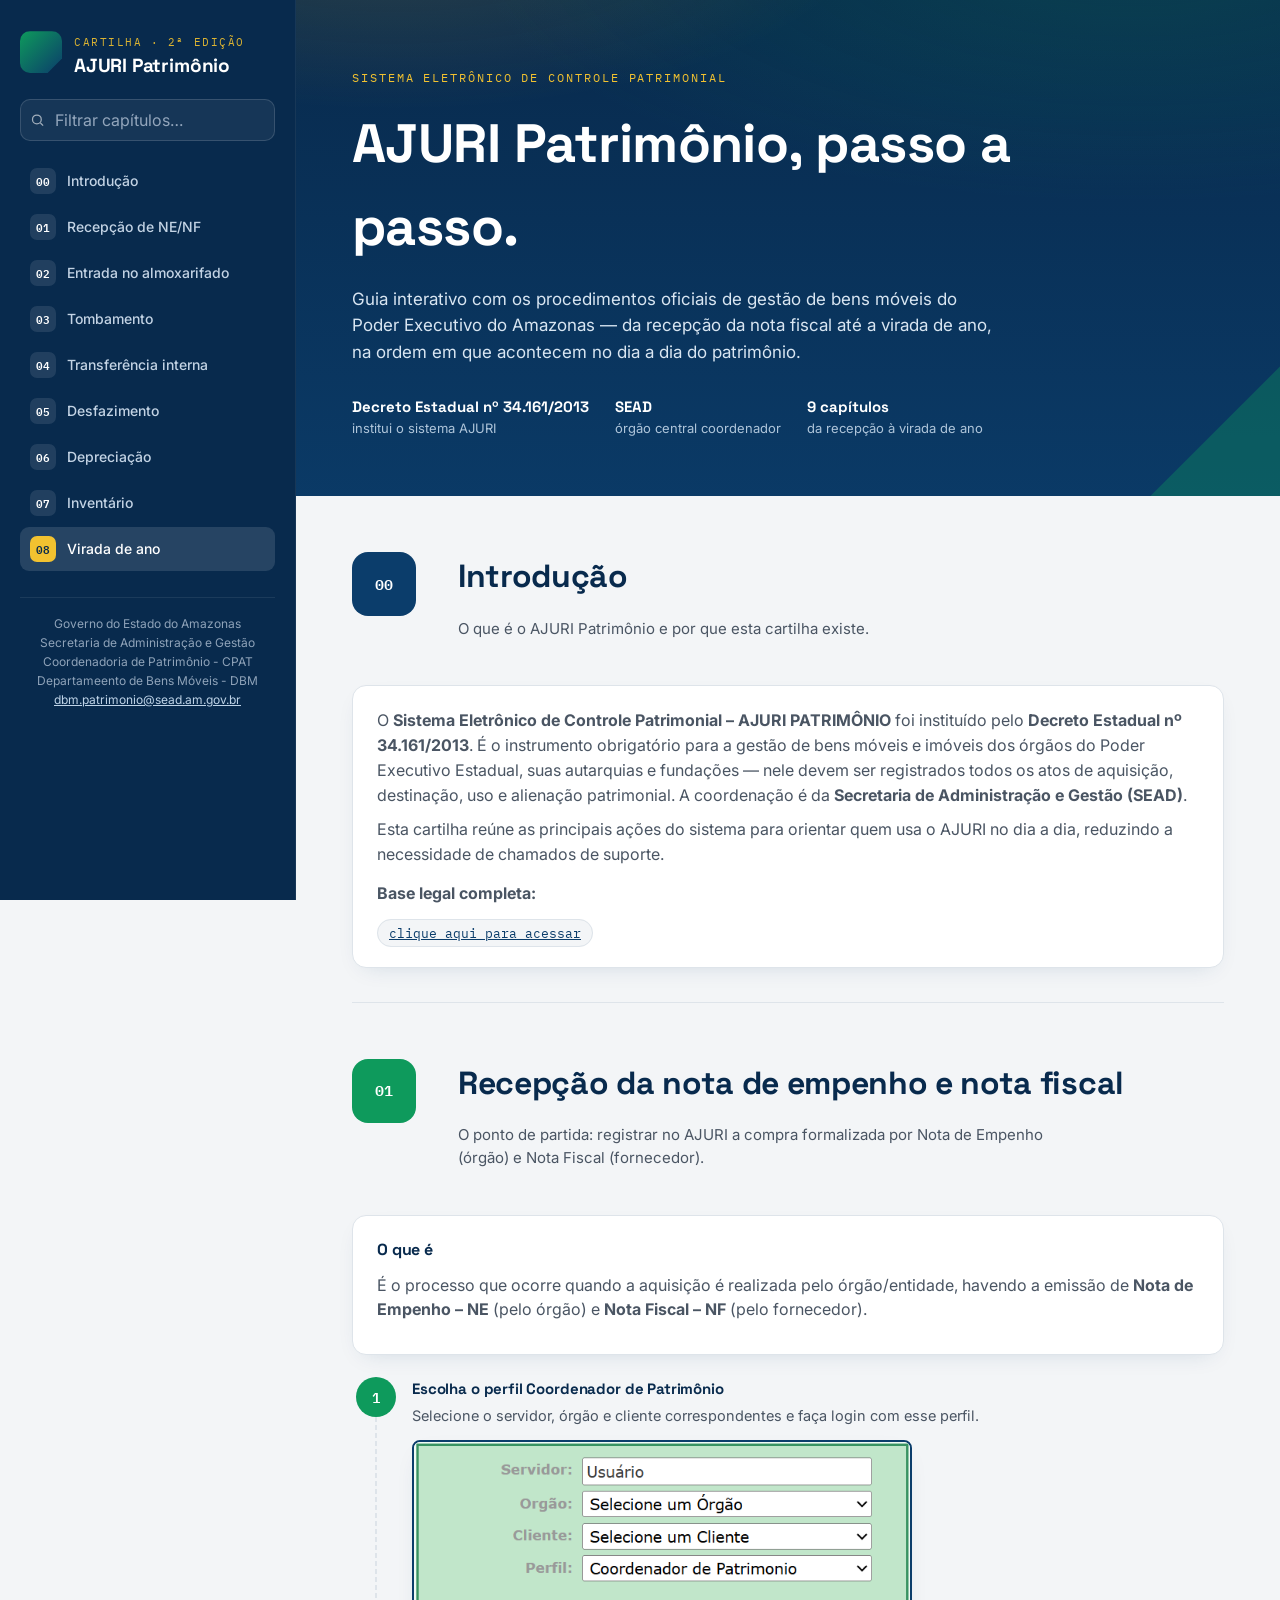
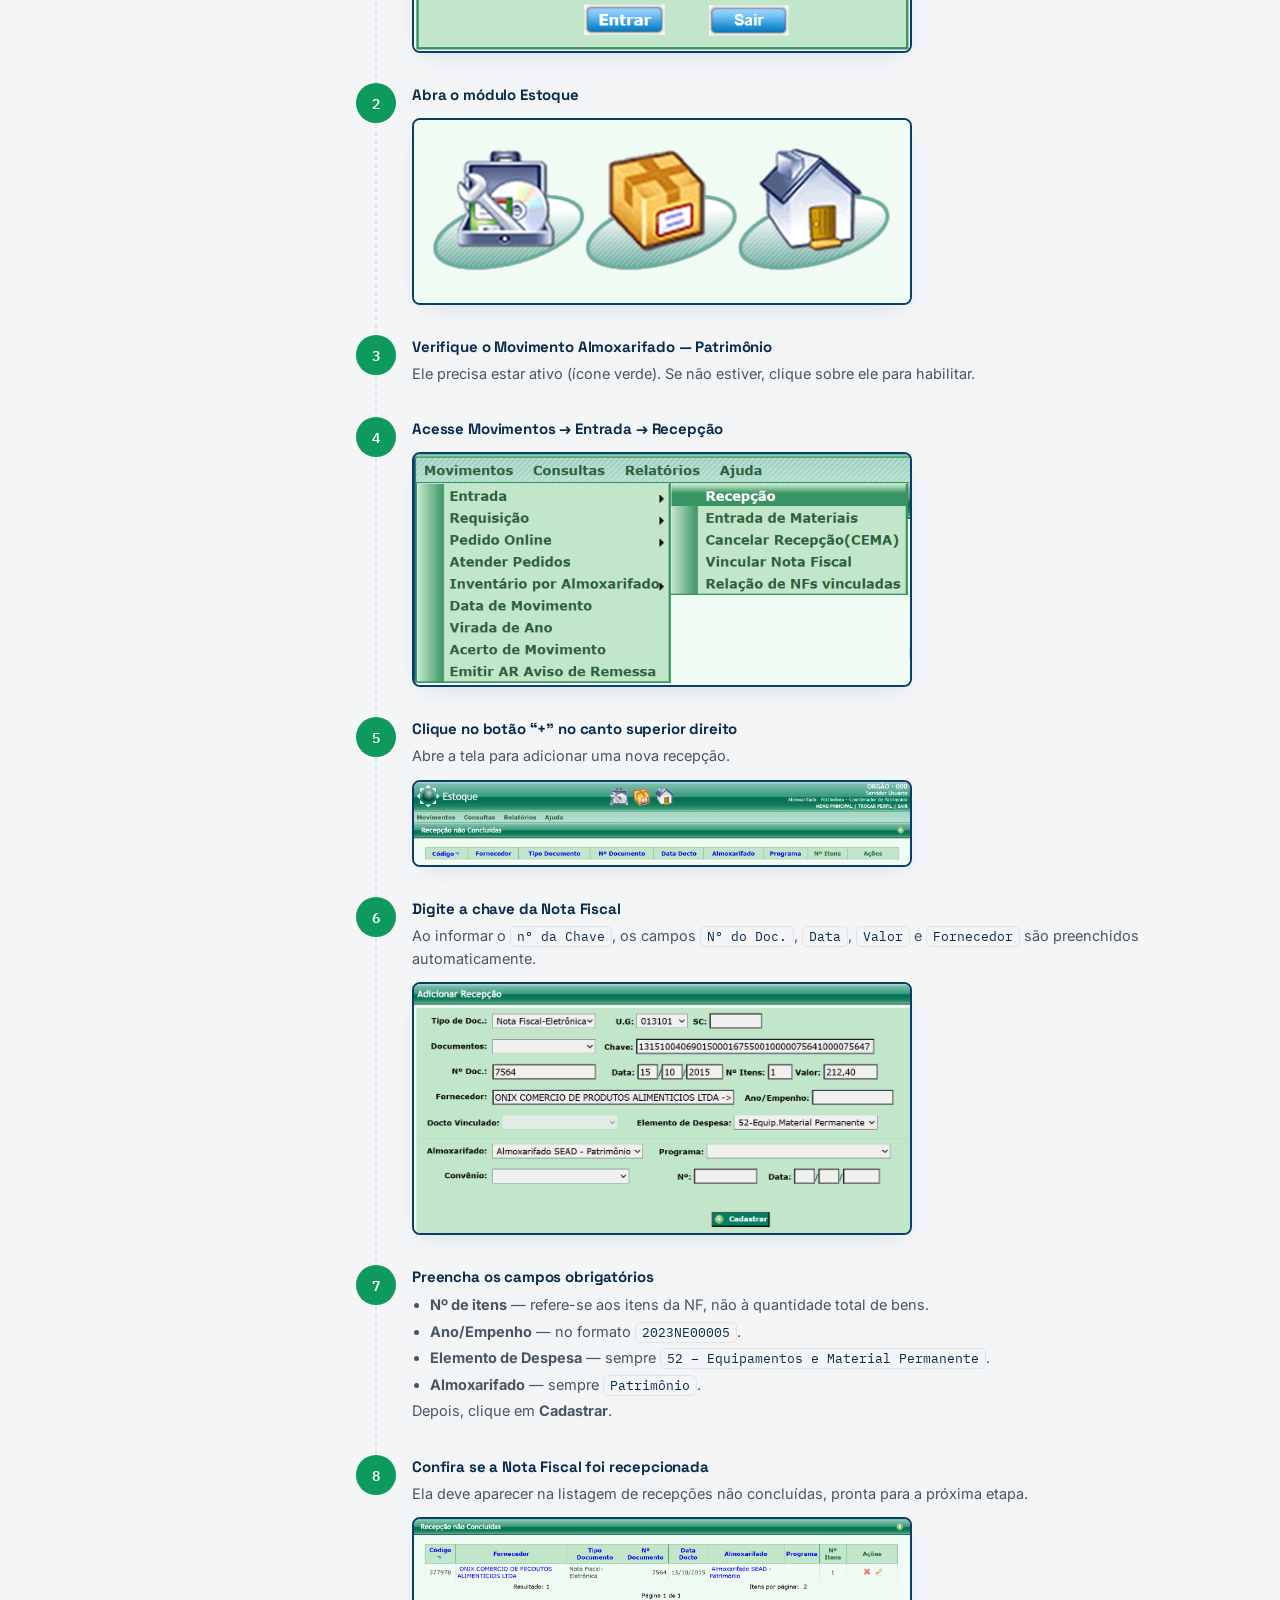
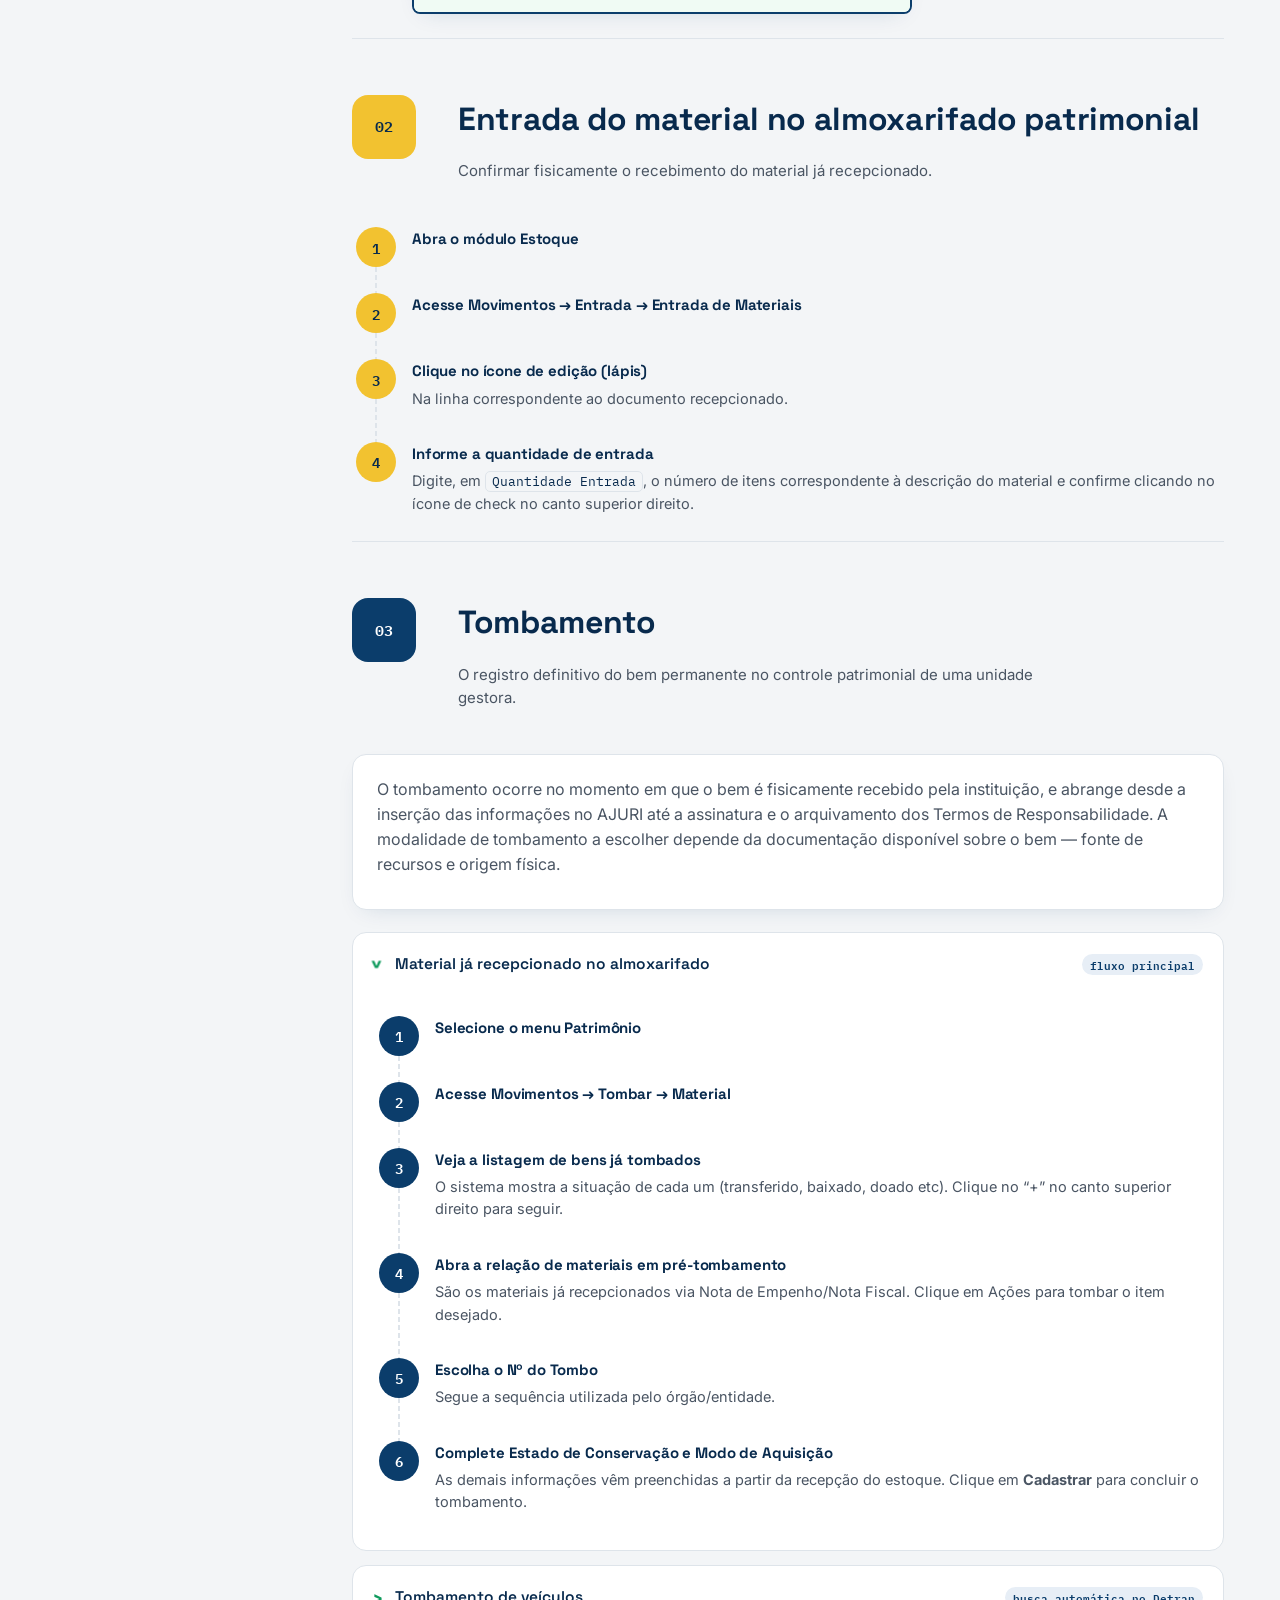
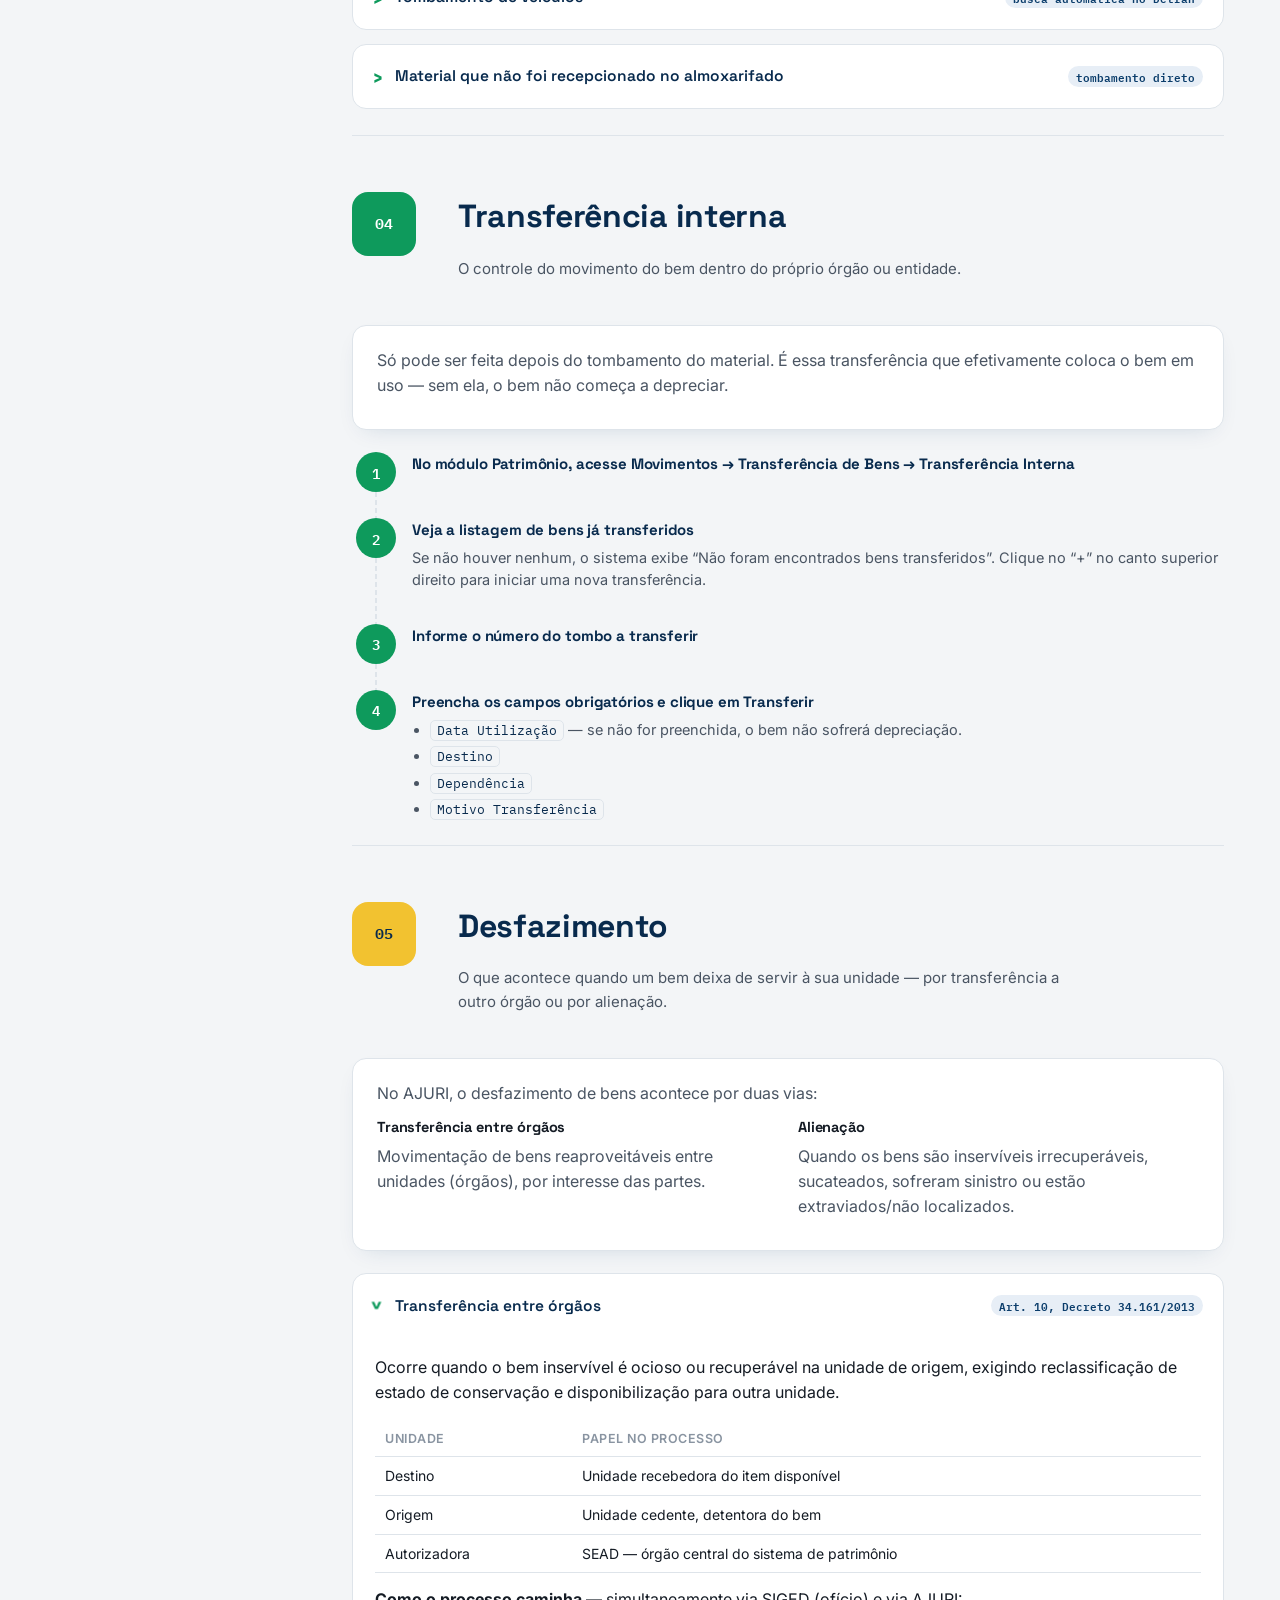
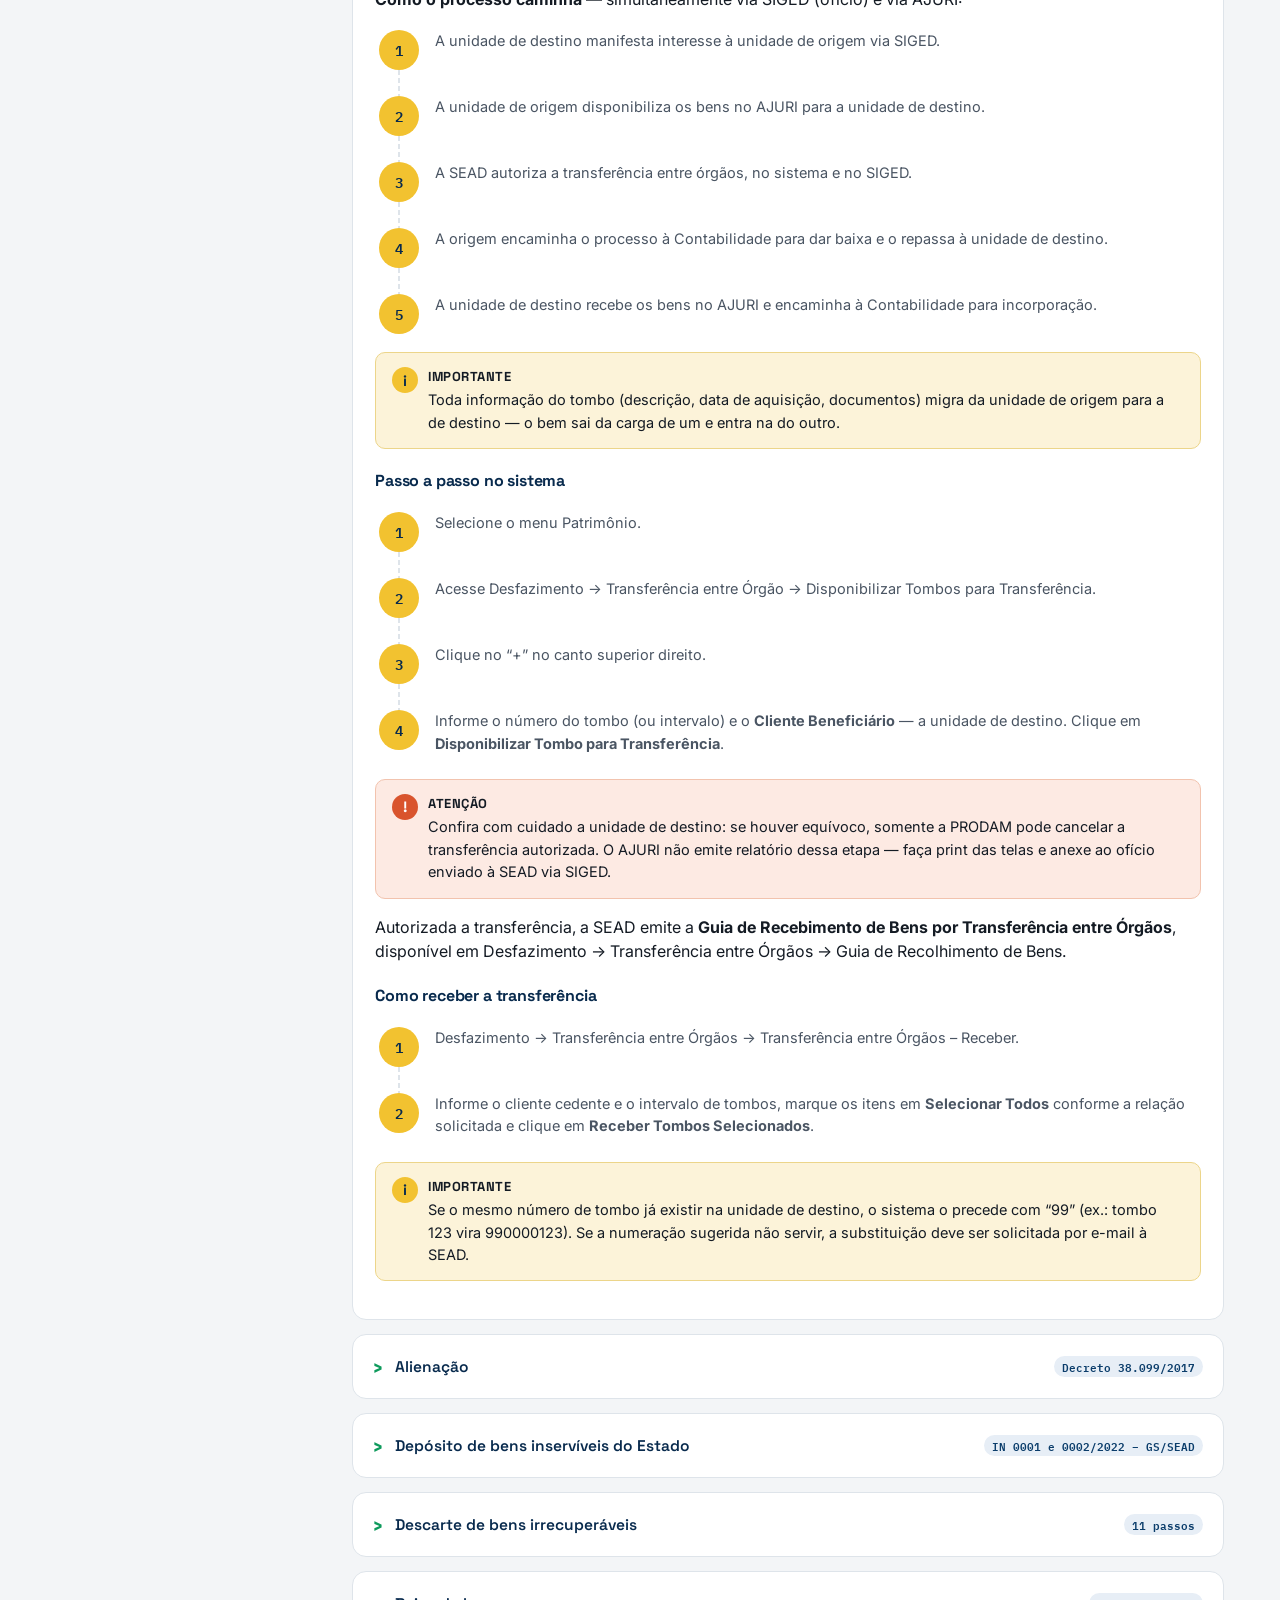
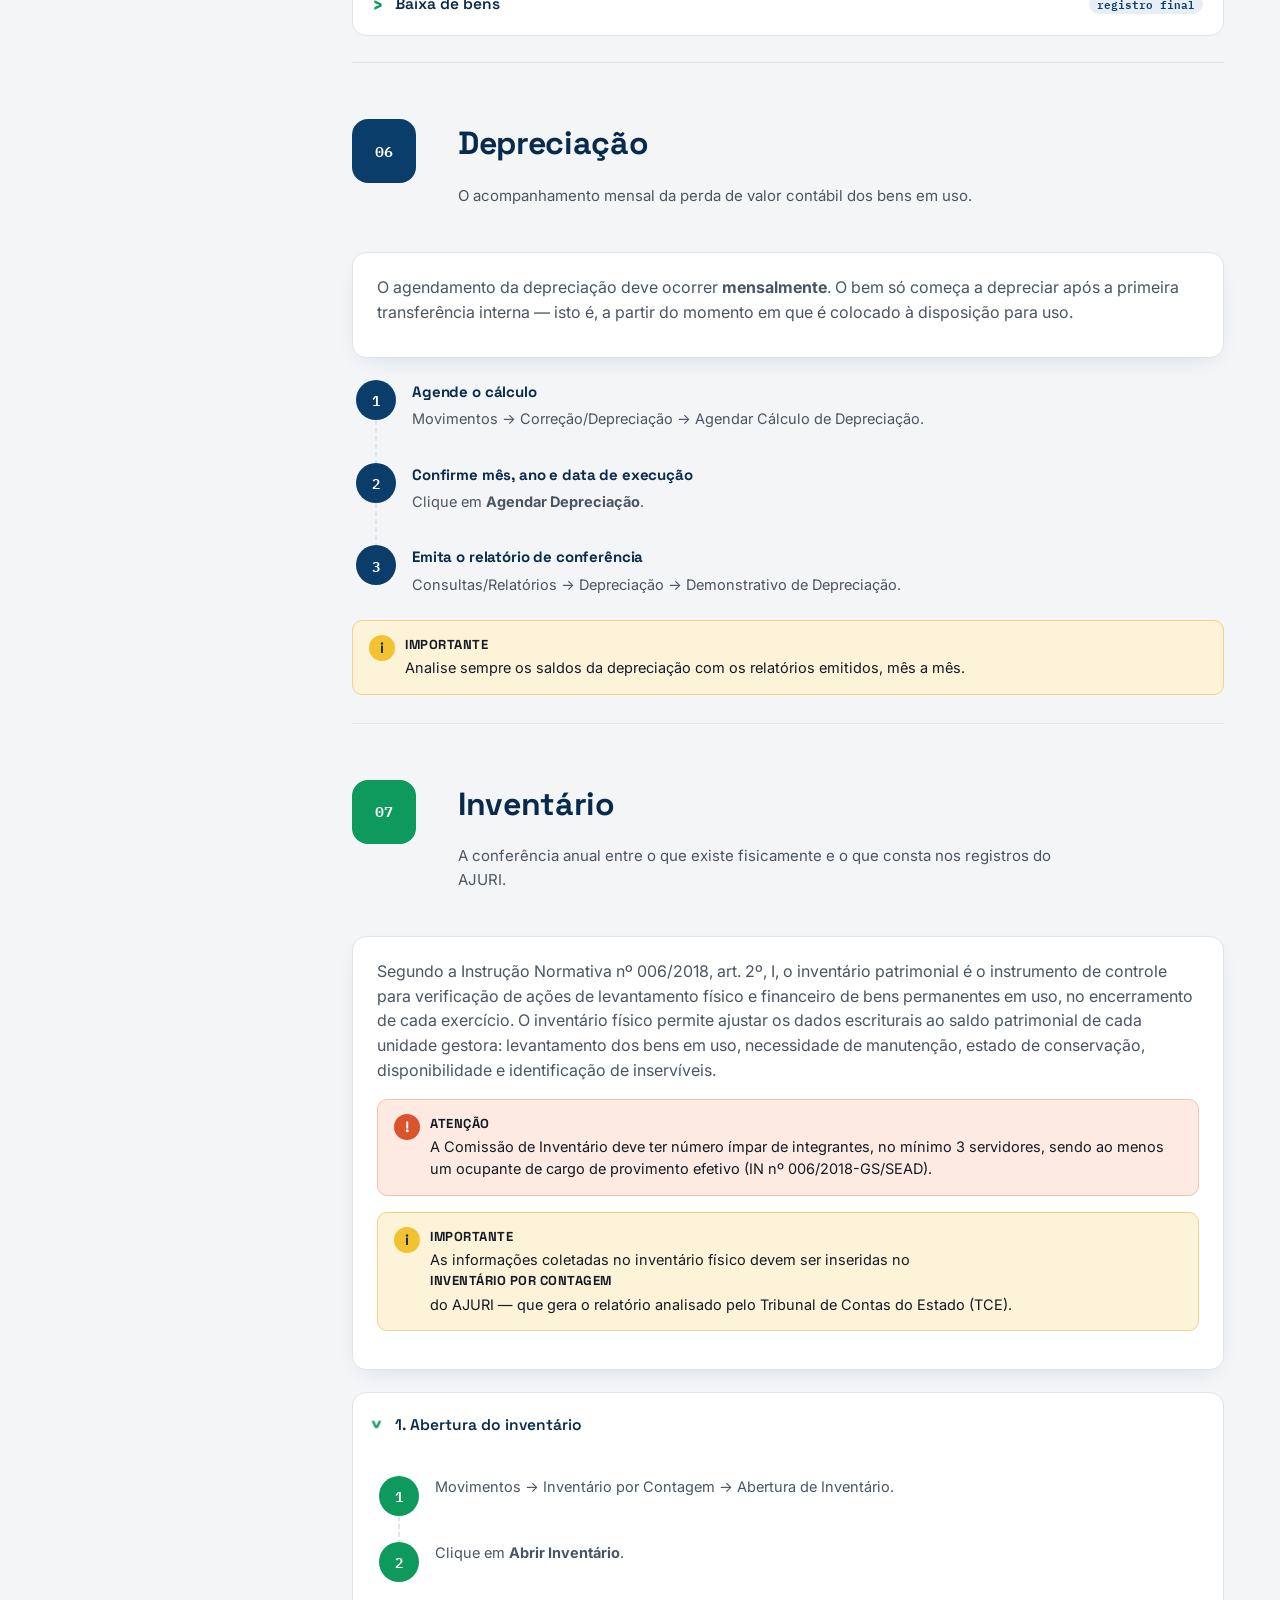
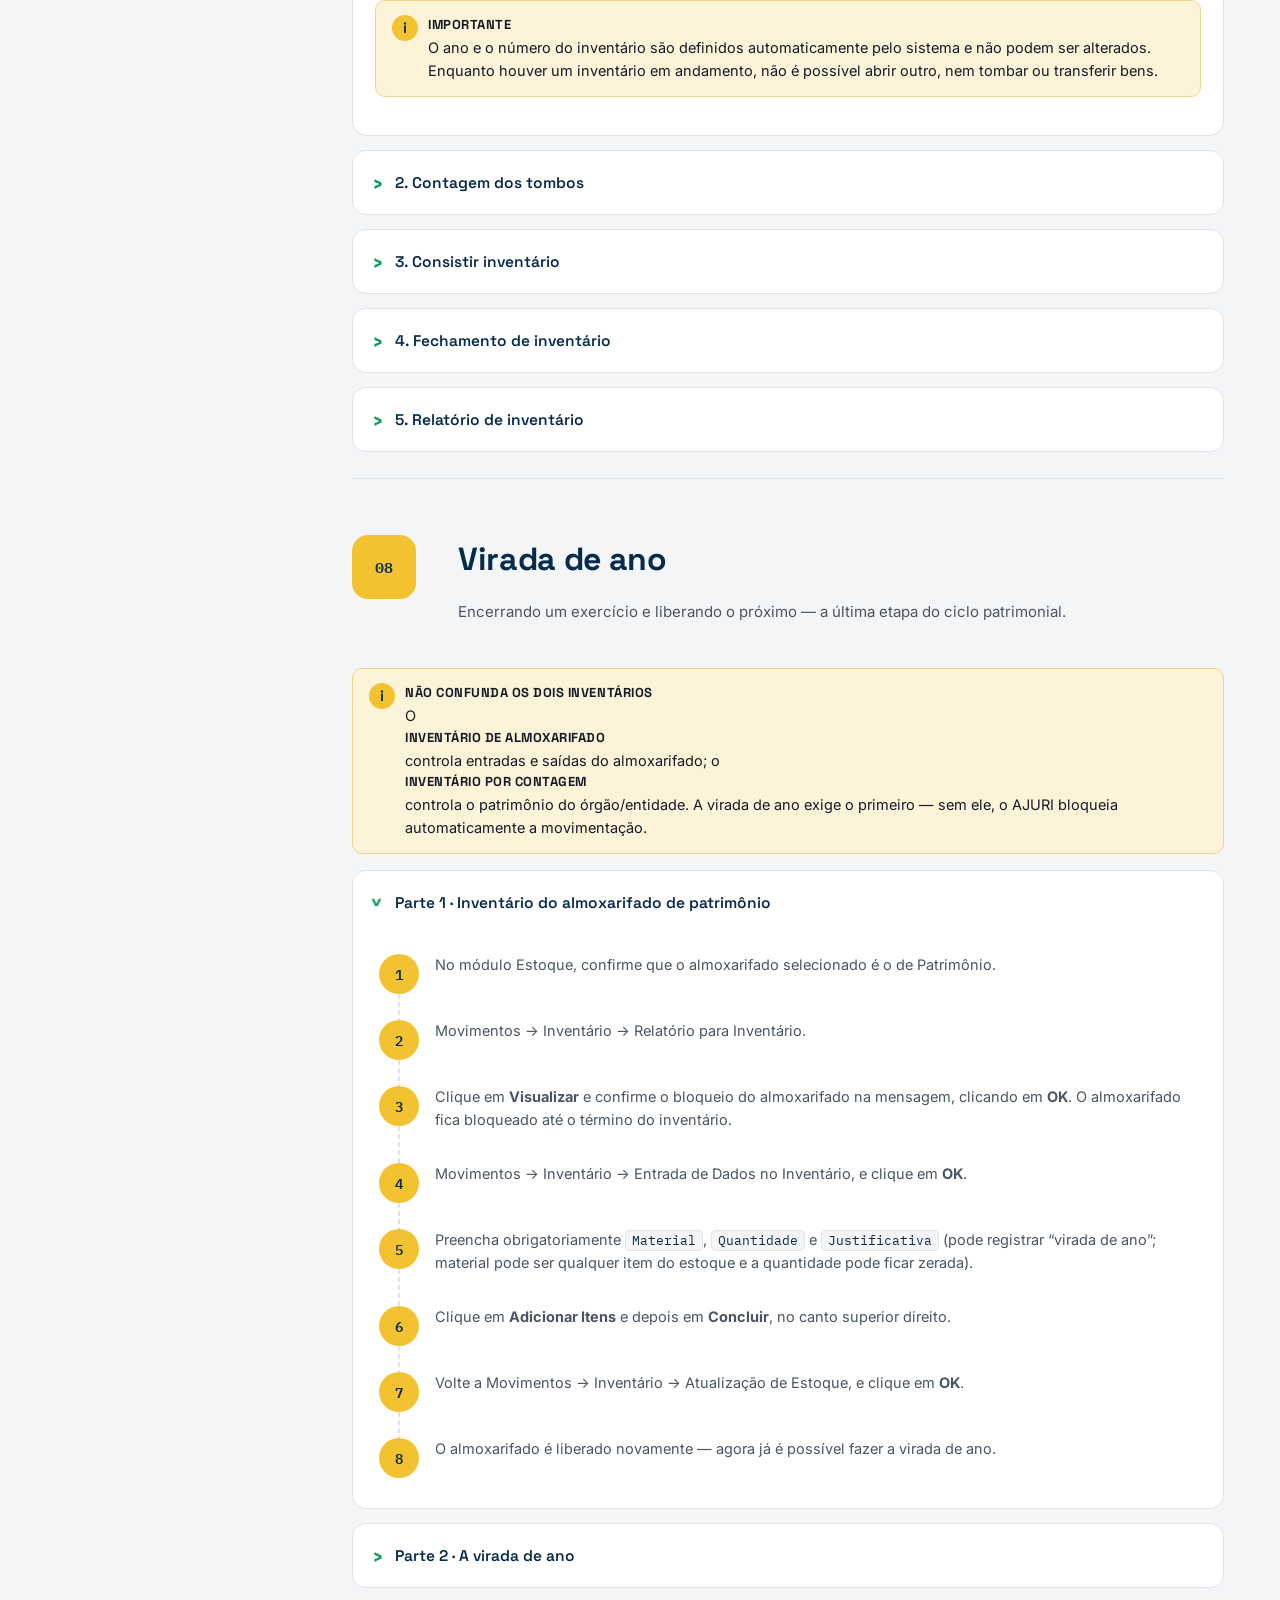
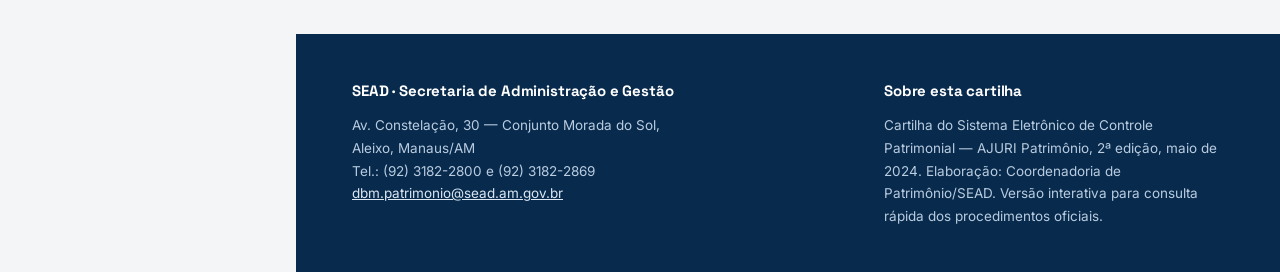
==== commit 08aa080d: "Update index.html" ====
--- a/index.html
+++ b/index.html
@@ -133,7 +133,7 @@
               <div class="step-body">
                 <h4>Escolha o perfil Coordenador de Patrimônio</h4>
                 <p>Selecione o servidor, órgão e cliente correspondentes e faça login com esse perfil.</p>
-                <img class="step-shot" src="assets/01.png"
+                <img class="step-shot" src="/01.png"
                   alt="Tela de Adicionar Recepção no AJURI, mostrando os campos preenchidos">
               </div>
             </div>
@@ -141,7 +141,7 @@
               <div class="step-num c-bg-green">2</div>
               <div class="step-body">
                 <h4>Abra o módulo Estoque</h4>
-                <img class="step-shot" src="assets/02.png"
+                <img class="step-shot" src="/02.png"
                   alt="Tela de Adicionar Recepção no AJURI, mostrando os campos preenchidos">
               </div>
             </div>
@@ -156,7 +156,7 @@
               <div class="step-num c-bg-green">4</div>
               <div class="step-body">
                 <h4>Acesse Movimentos → Entrada → Recepção</h4>
-                <img class="step-shot" src="assets/03.png"
+                <img class="step-shot" src="/03.png"
                   alt="Tela de Adicionar Recepção no AJURI, mostrando os campos preenchidos">
               </div>
             </div>
@@ -165,7 +165,7 @@
               <div class="step-body">
                 <h4>Clique no botão “+” no canto superior direito</h4>
                 <p>Abre a tela para adicionar uma nova recepção.</p>
-                <img class="step-shot" src="assets/04.png"
+                <img class="step-shot" src="/04.png"
                   alt="Tela de Adicionar Recepção no AJURI, mostrando os campos preenchidos">
               </div>
             </div>
@@ -176,7 +176,7 @@
                 <p>Ao informar o <span class="field">nº da Chave</span>, os campos <span class="field">Nº do
                     Doc.</span>, <span class="field">Data</span>, <span class="field">Valor</span> e <span
                     class="field">Fornecedor</span> são preenchidos automaticamente.</p>
-                                    <img class="step-shot" src="assets/05.png"
+                                    <img class="step-shot" src="/05.png"
                   alt="Tela de Adicionar Recepção no AJURI, mostrando os campos preenchidos">
               </div>
             </div>
@@ -199,7 +199,7 @@
               <div class="step-body">
                 <h4>Confira se a Nota Fiscal foi recepcionada</h4>
                 <p>Ela deve aparecer na listagem de recepções não concluídas, pronta para a próxima etapa.</p>
-                <img class="step-shot" src="assets/06.png"
+                <img class="step-shot" src="/06.png"
                   alt="Tela de Adicionar Recepção no AJURI, mostrando os campos preenchidos">
               </div>
             </div>
@@ -1249,4 +1249,4 @@
 
 </body>
 
-</html>+</html>
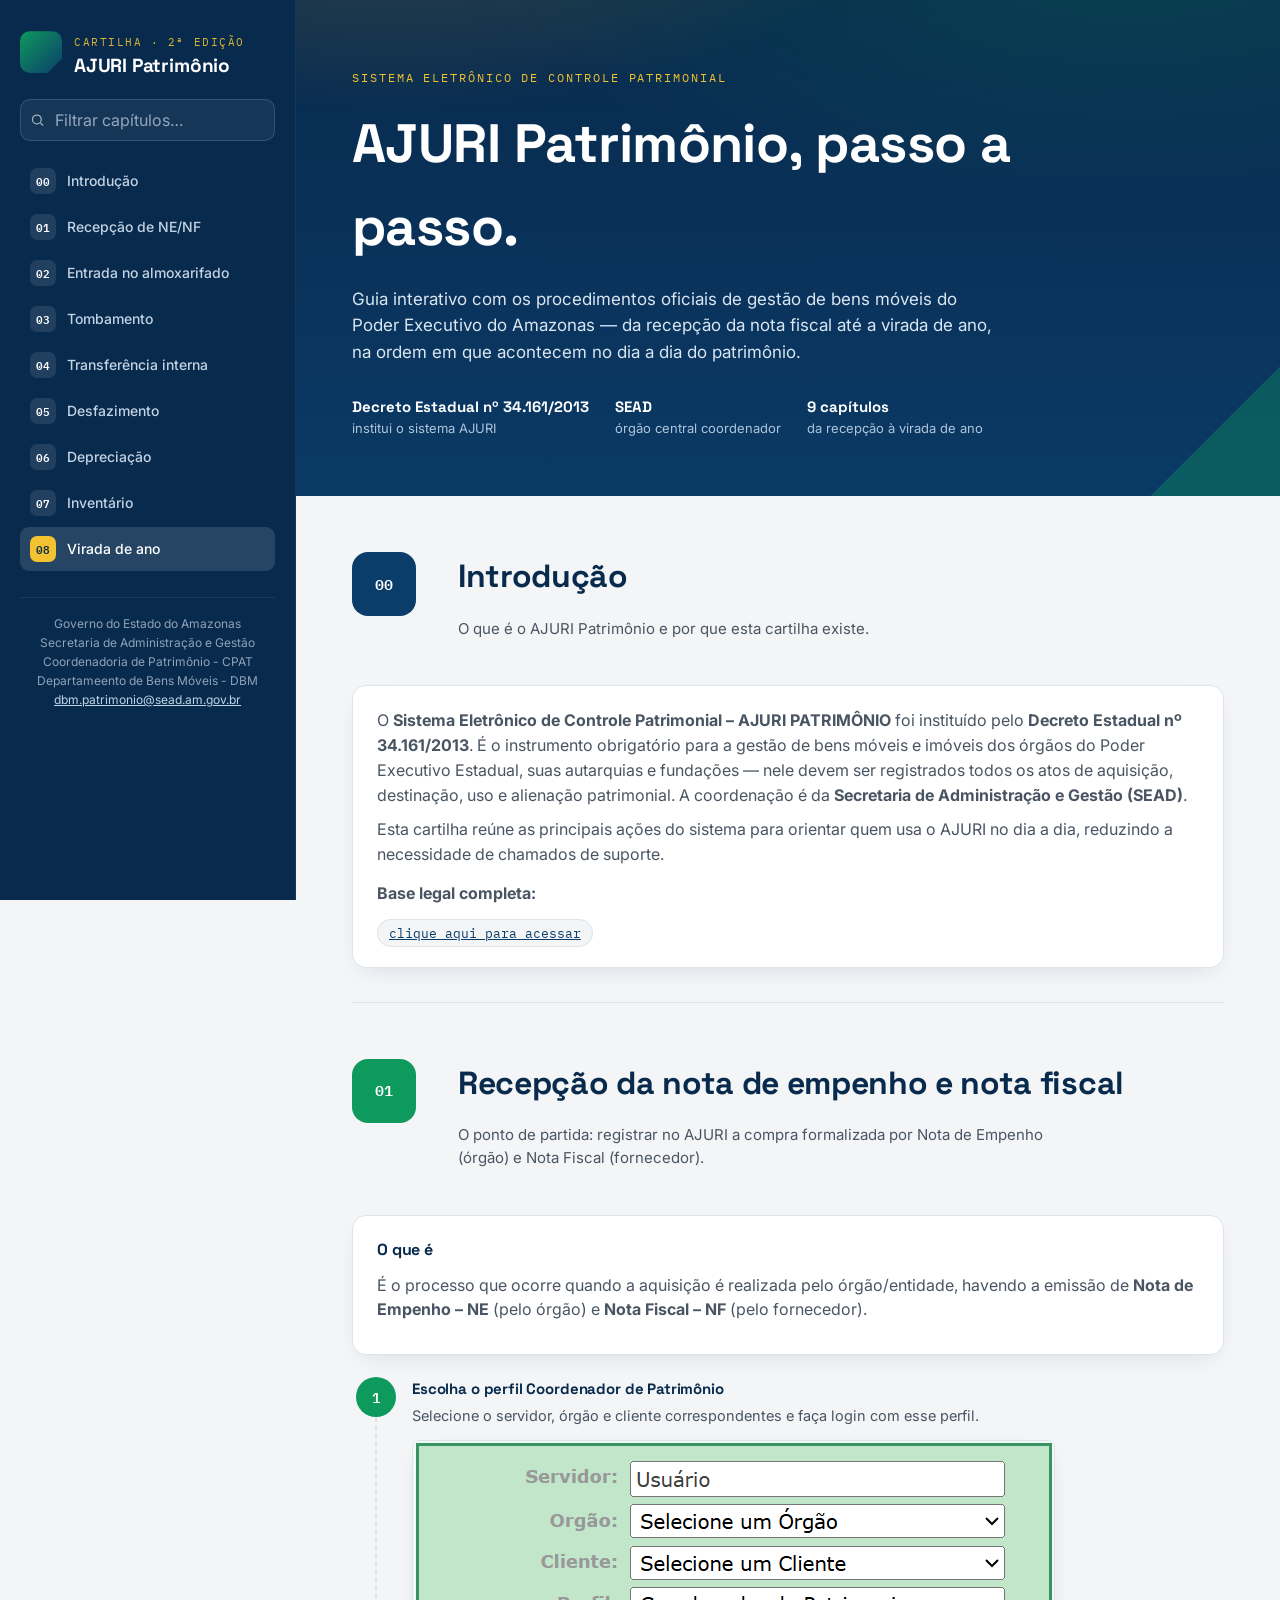
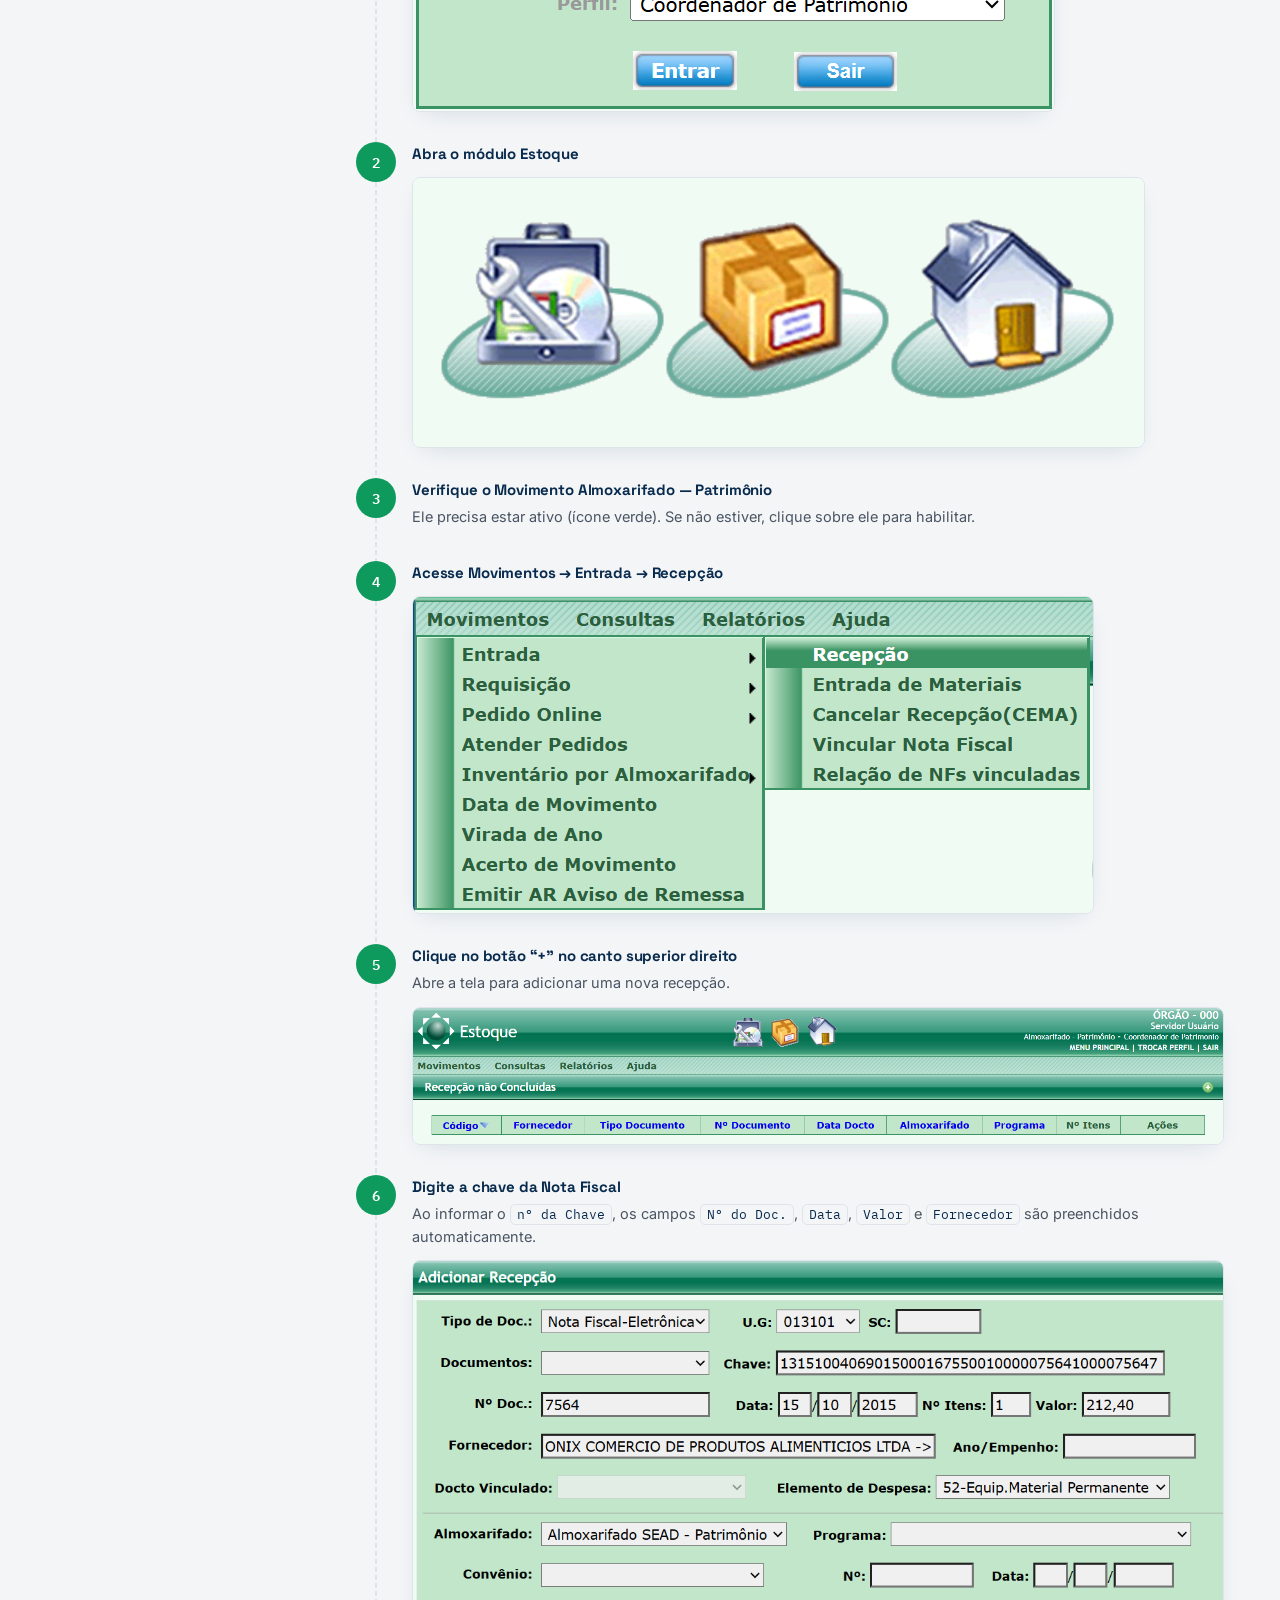
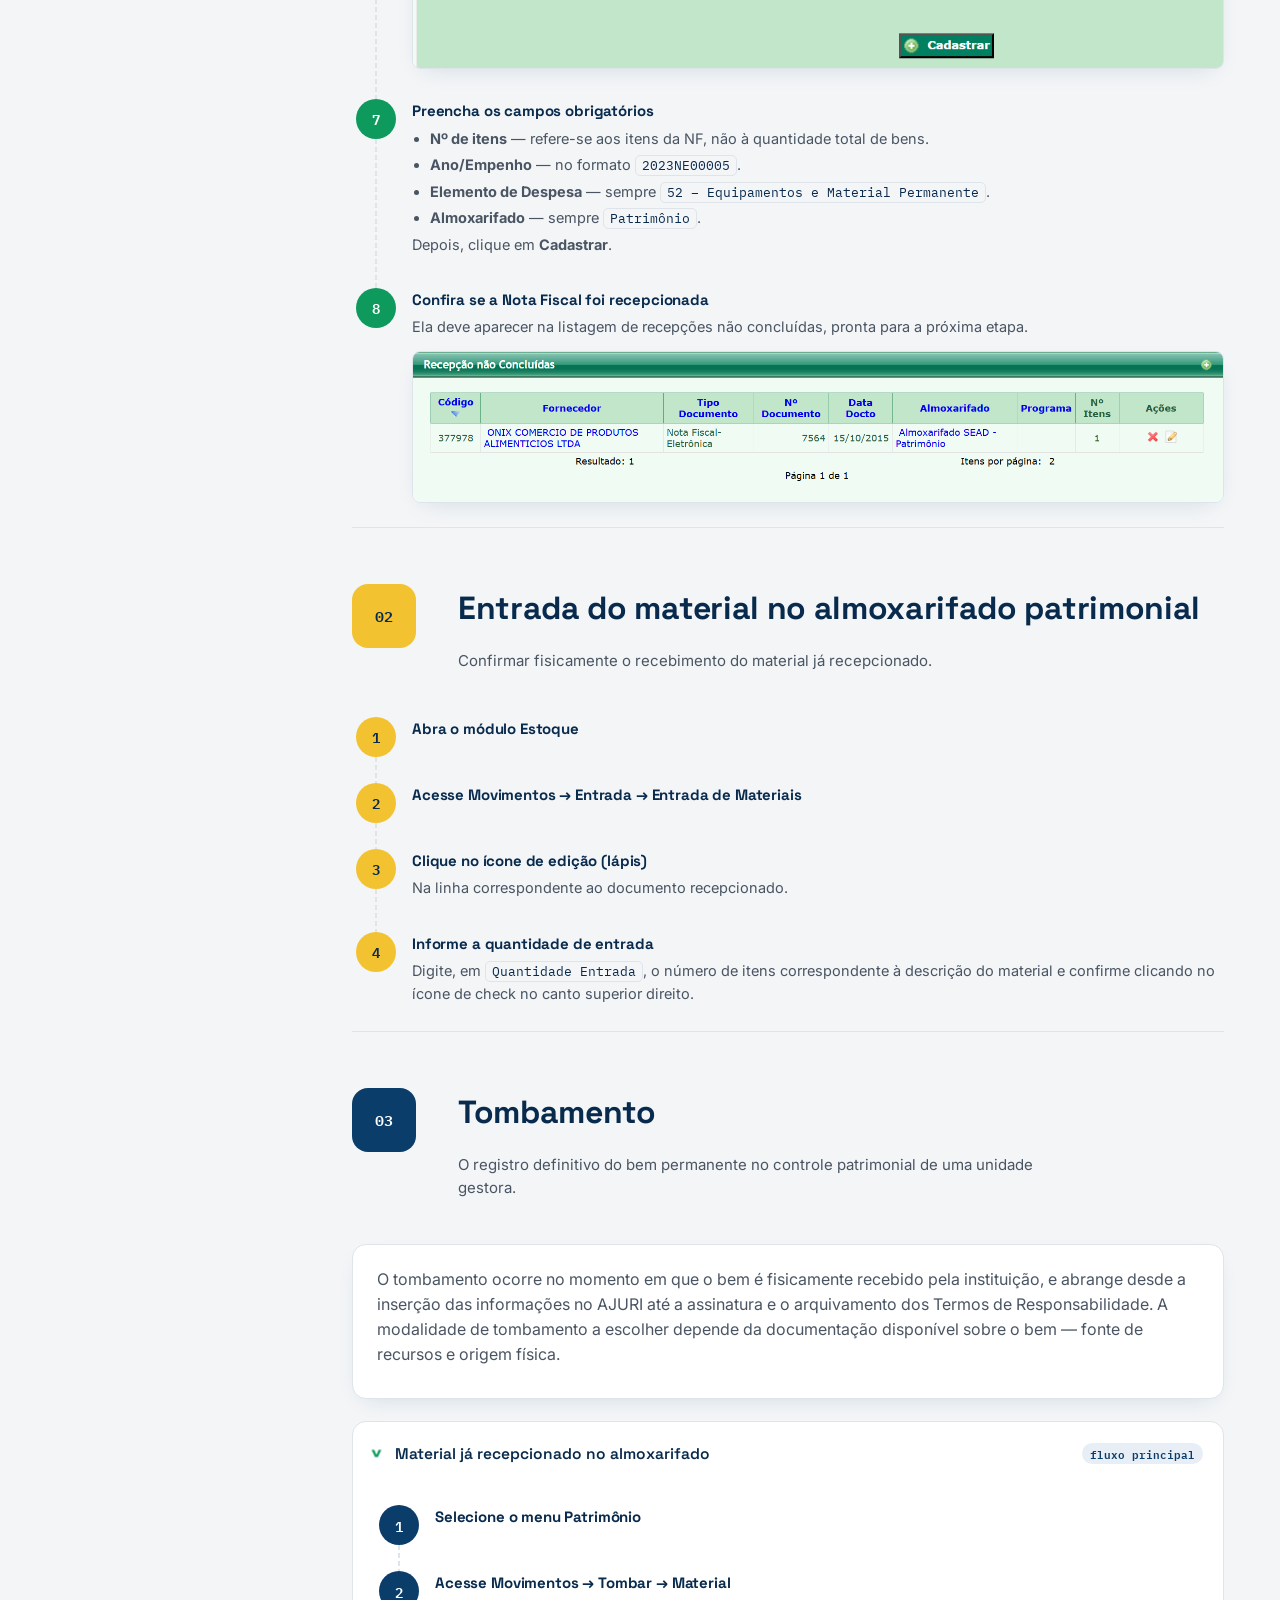
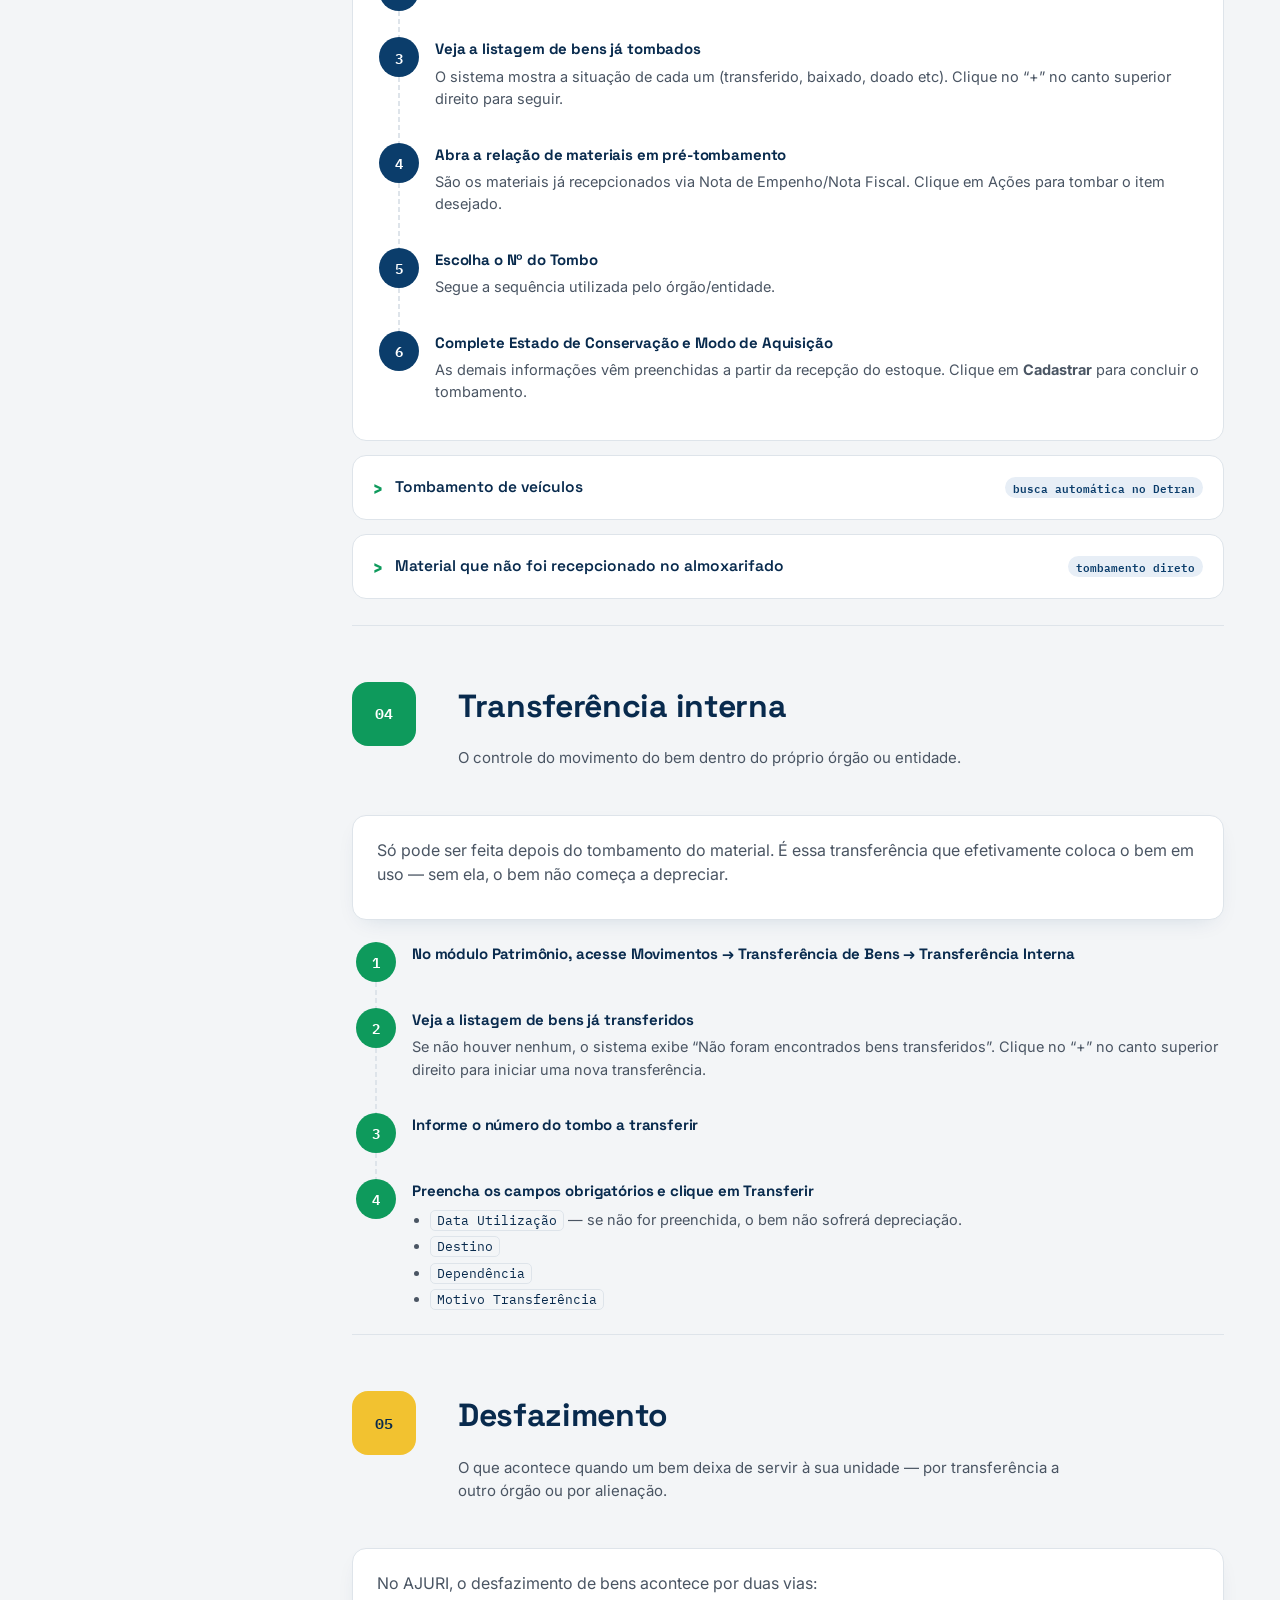
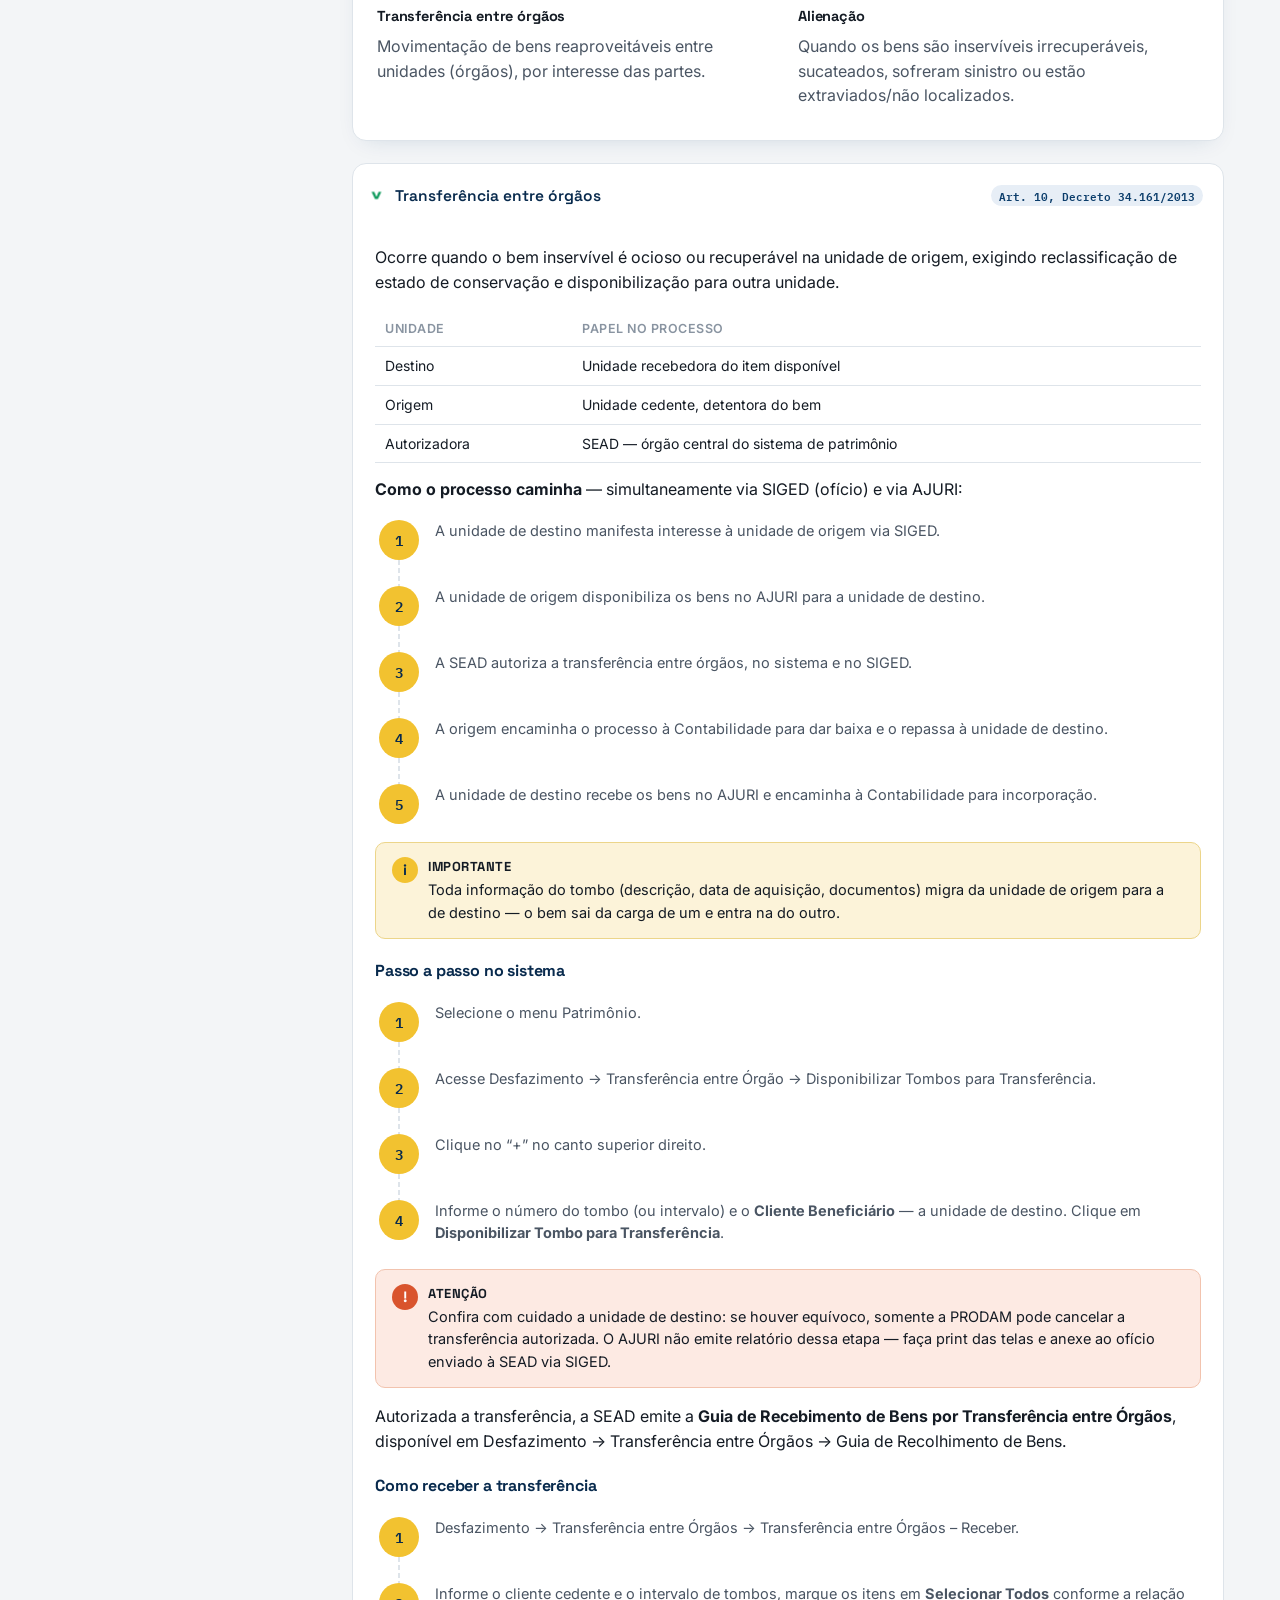
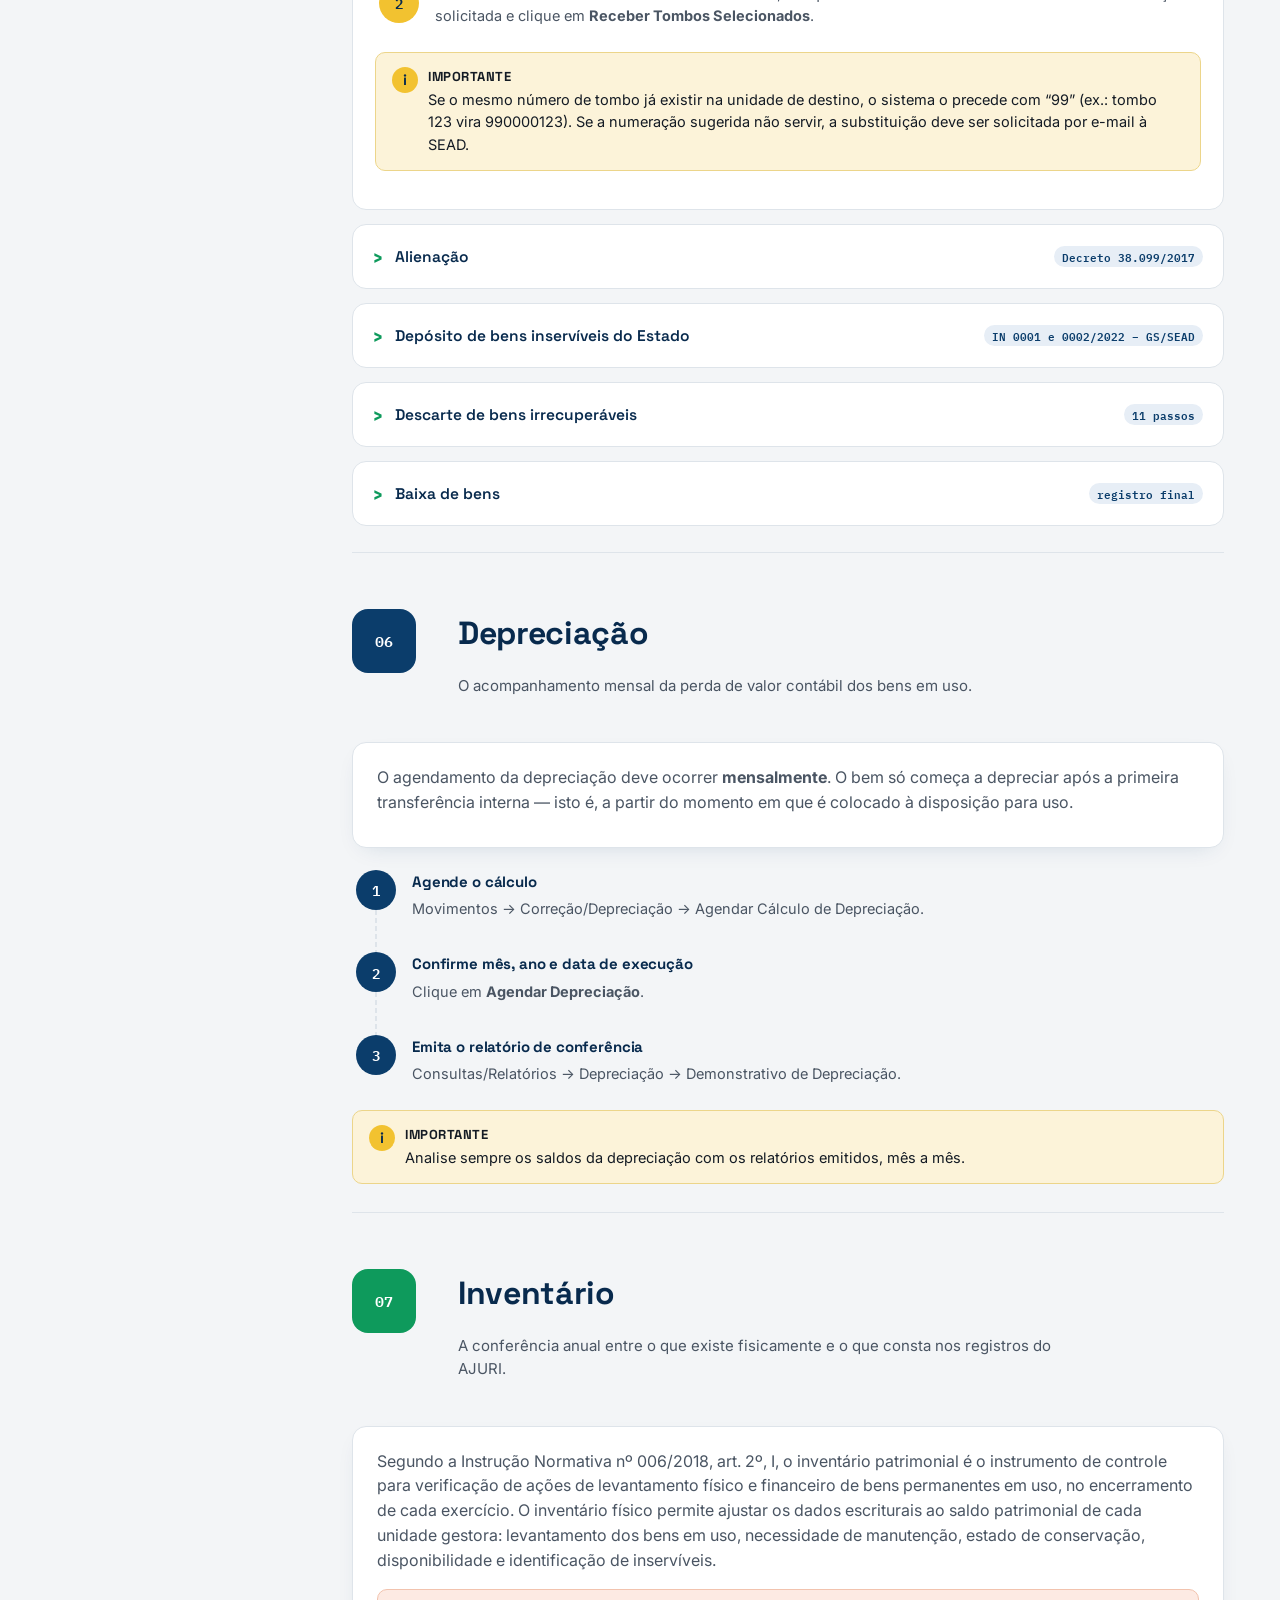
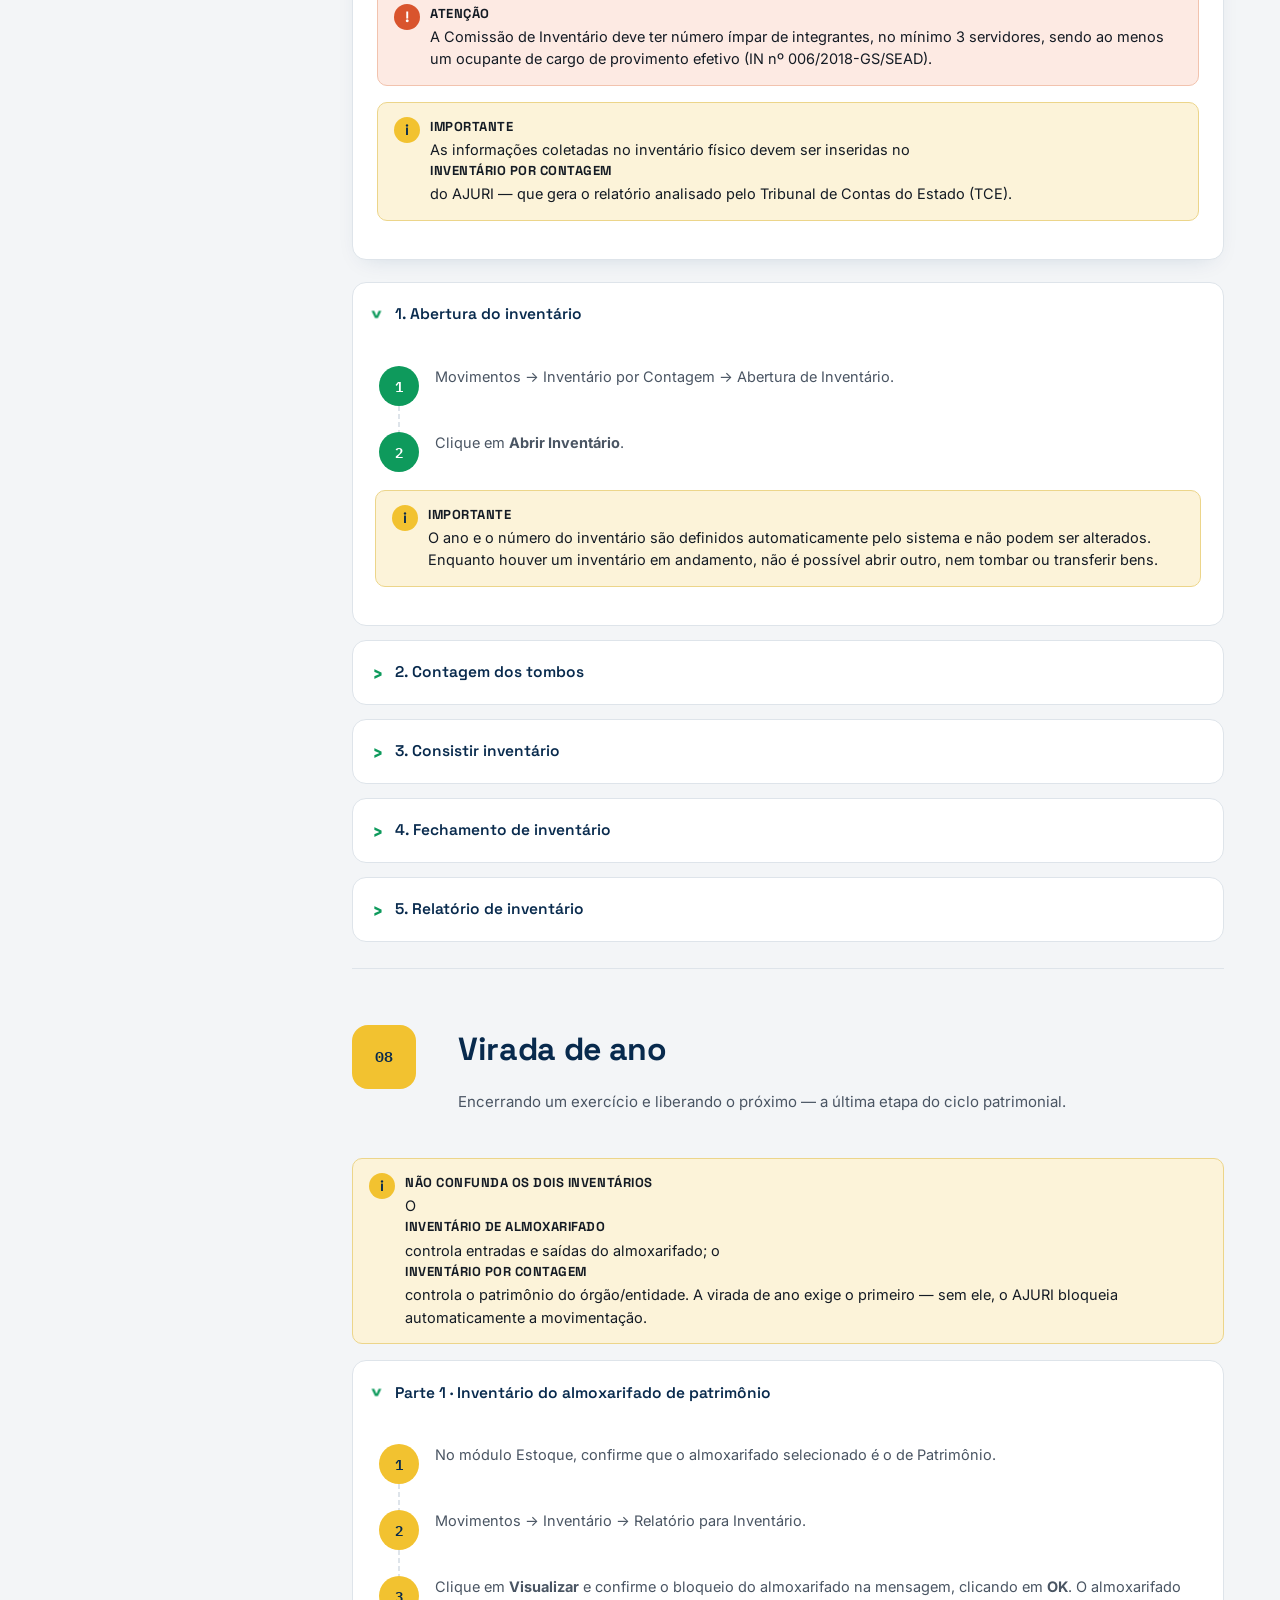
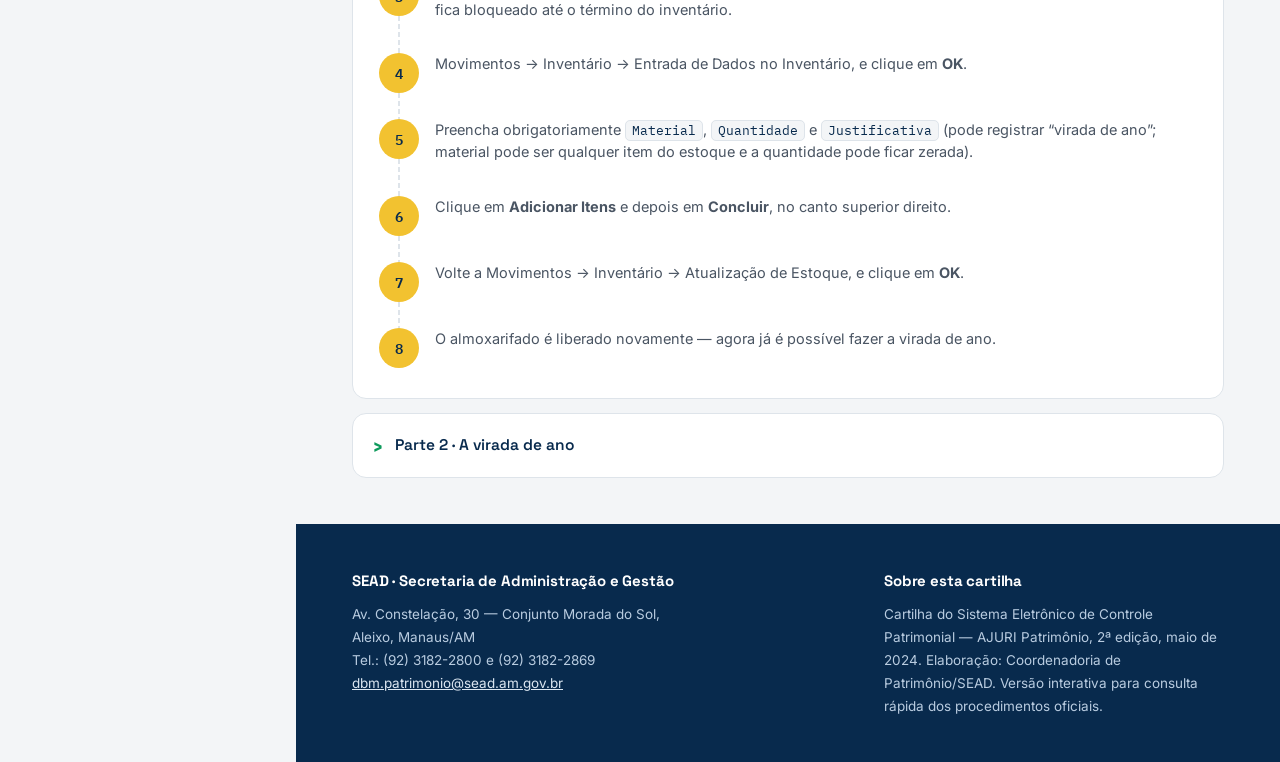
==== commit 791f3b4c: "Fix image source path in index.html" ====
--- a/index.html
+++ b/index.html
@@ -133,7 +133,7 @@
               <div class="step-body">
                 <h4>Escolha o perfil Coordenador de Patrimônio</h4>
                 <p>Selecione o servidor, órgão e cliente correspondentes e faça login com esse perfil.</p>
-                <img class="step-shot" src="/01.png"
+                <img class="step-shot" src="01.png"
                   alt="Tela de Adicionar Recepção no AJURI, mostrando os campos preenchidos">
               </div>
             </div>
@@ -141,7 +141,7 @@
               <div class="step-num c-bg-green">2</div>
               <div class="step-body">
                 <h4>Abra o módulo Estoque</h4>
-                <img class="step-shot" src="/02.png"
+                <img class="step-shot" src="02.png"
                   alt="Tela de Adicionar Recepção no AJURI, mostrando os campos preenchidos">
               </div>
             </div>
@@ -156,7 +156,7 @@
               <div class="step-num c-bg-green">4</div>
               <div class="step-body">
                 <h4>Acesse Movimentos → Entrada → Recepção</h4>
-                <img class="step-shot" src="/03.png"
+                <img class="step-shot" src="03.png"
                   alt="Tela de Adicionar Recepção no AJURI, mostrando os campos preenchidos">
               </div>
             </div>
@@ -165,7 +165,7 @@
               <div class="step-body">
                 <h4>Clique no botão “+” no canto superior direito</h4>
                 <p>Abre a tela para adicionar uma nova recepção.</p>
-                <img class="step-shot" src="/04.png"
+                <img class="step-shot" src="04.png"
                   alt="Tela de Adicionar Recepção no AJURI, mostrando os campos preenchidos">
               </div>
             </div>
@@ -176,7 +176,7 @@
                 <p>Ao informar o <span class="field">nº da Chave</span>, os campos <span class="field">Nº do
                     Doc.</span>, <span class="field">Data</span>, <span class="field">Valor</span> e <span
                     class="field">Fornecedor</span> são preenchidos automaticamente.</p>
-                                    <img class="step-shot" src="/05.png"
+                                    <img class="step-shot" src="05.png"
                   alt="Tela de Adicionar Recepção no AJURI, mostrando os campos preenchidos">
               </div>
             </div>
@@ -199,7 +199,7 @@
               <div class="step-body">
                 <h4>Confira se a Nota Fiscal foi recepcionada</h4>
                 <p>Ela deve aparecer na listagem de recepções não concluídas, pronta para a próxima etapa.</p>
-                <img class="step-shot" src="/06.png"
+                <img class="step-shot" src="06.png"
                   alt="Tela de Adicionar Recepção no AJURI, mostrando os campos preenchidos">
               </div>
             </div>
--- a/style.css
+++ b/style.css
@@ -574,11 +574,15 @@
 
 .step-shot {
     display: block;
-    max-width: 500px;
     height: auto;
     margin: 12px 0 4px;
     border: 2px solid var(--blue);
     border-radius: 8px;
+    box-shadow: var(--shadow);
+    
+    border: 1px solid var(--line);
+
+
     box-shadow: var(--shadow);
 }
 
@@ -933,4 +937,4 @@
     * {
         transition: none !important;
     }
-}+}
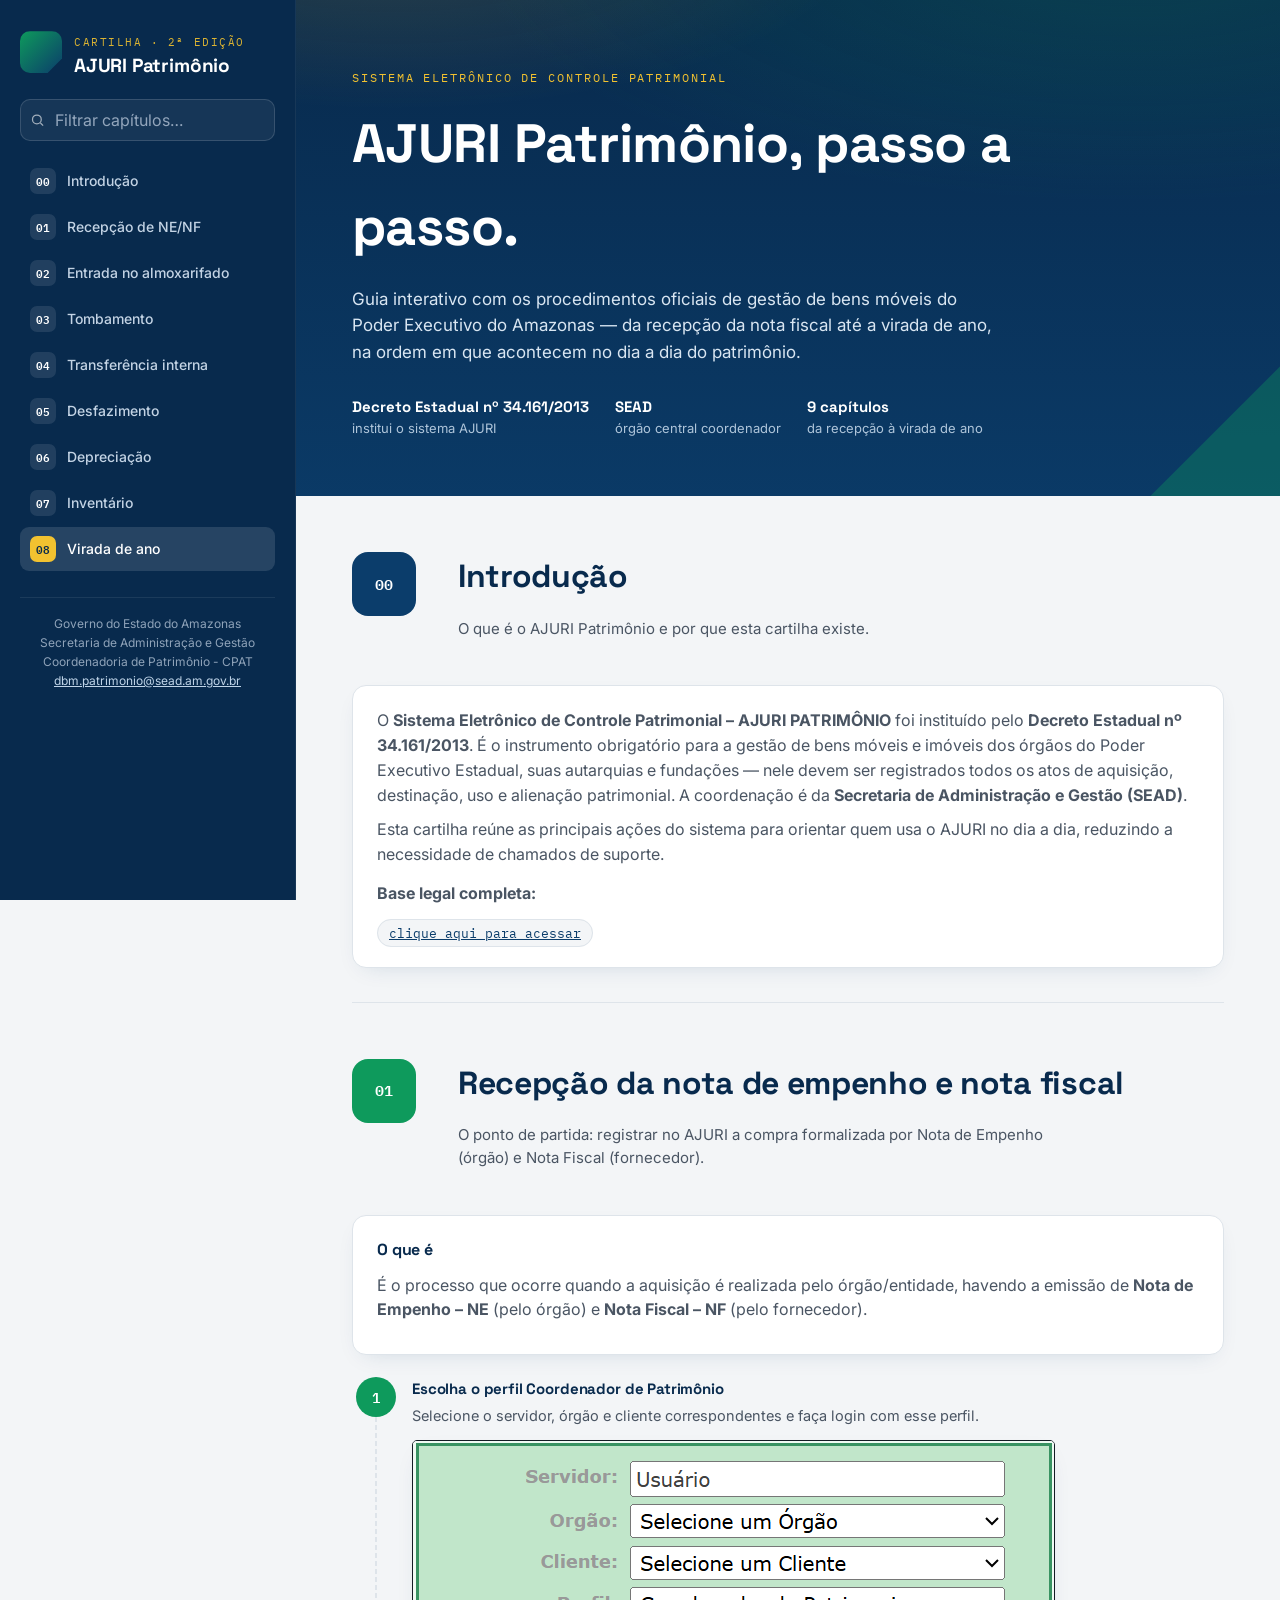
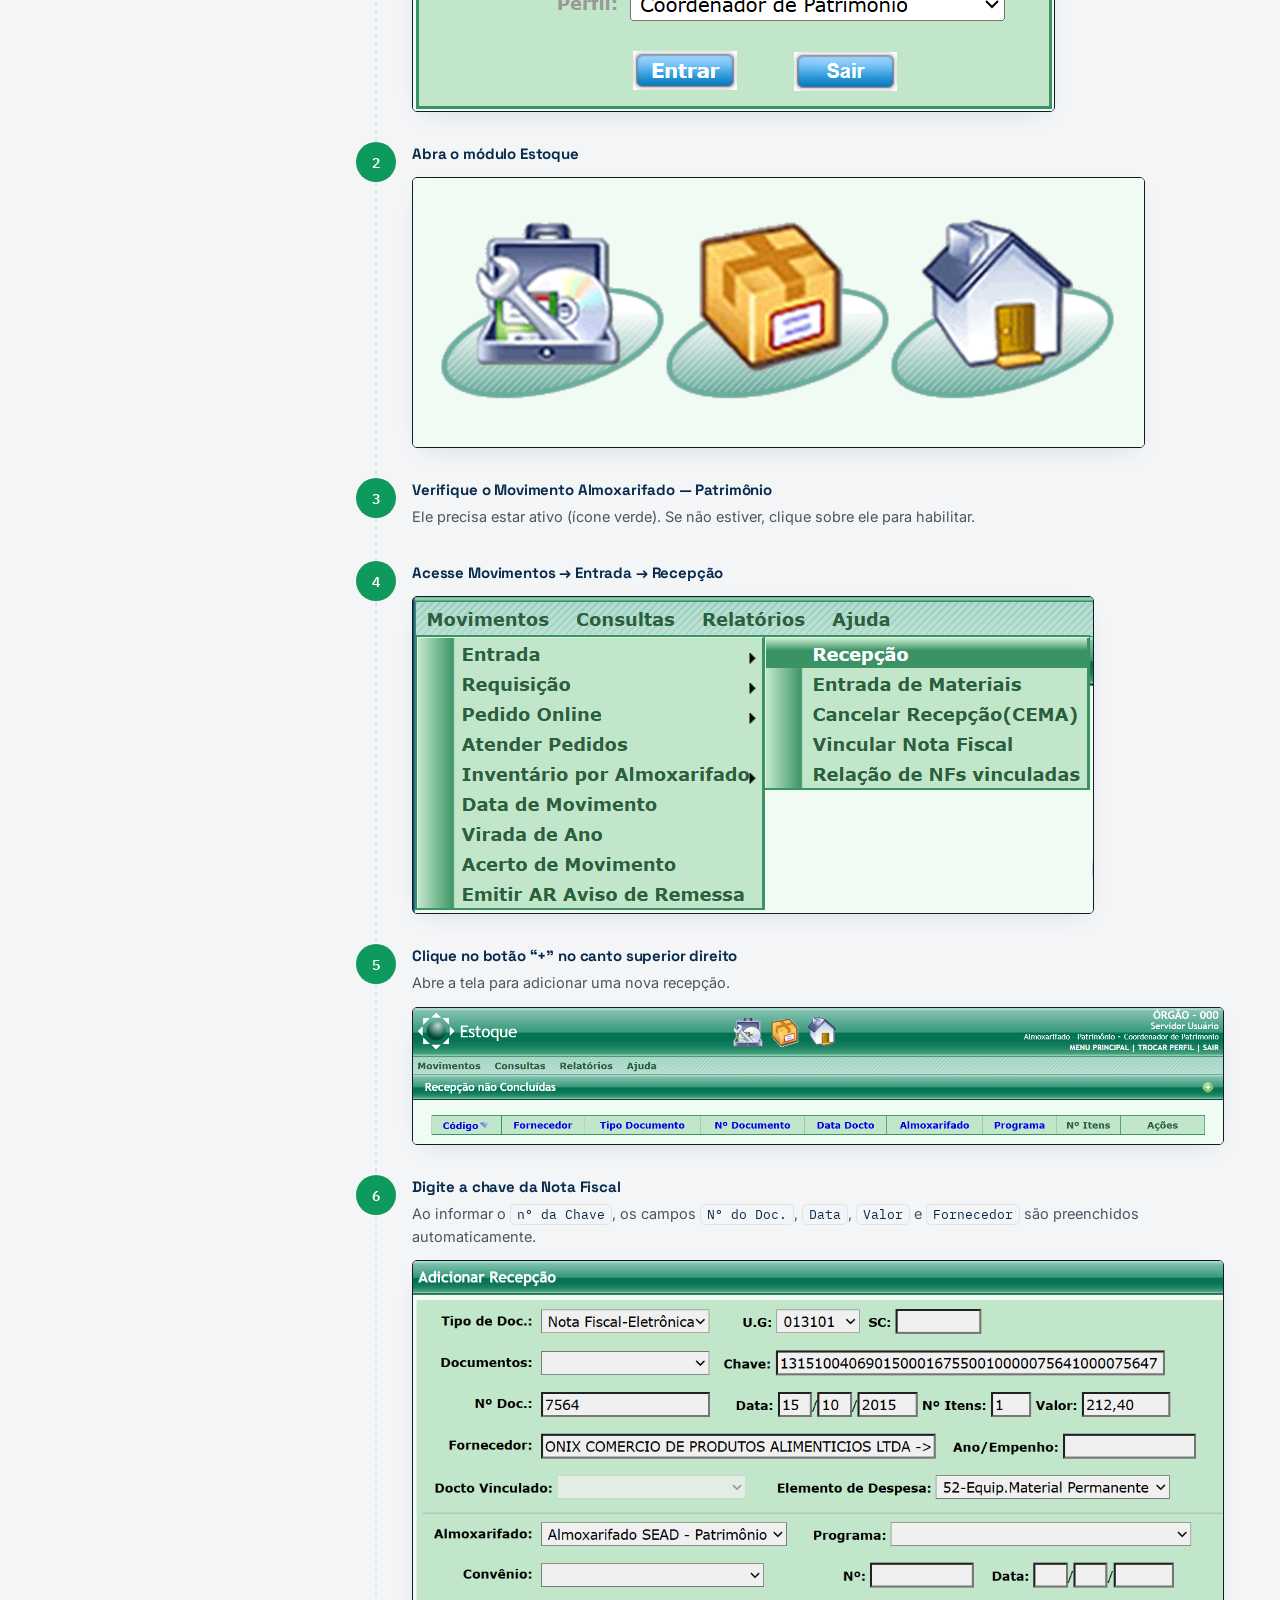
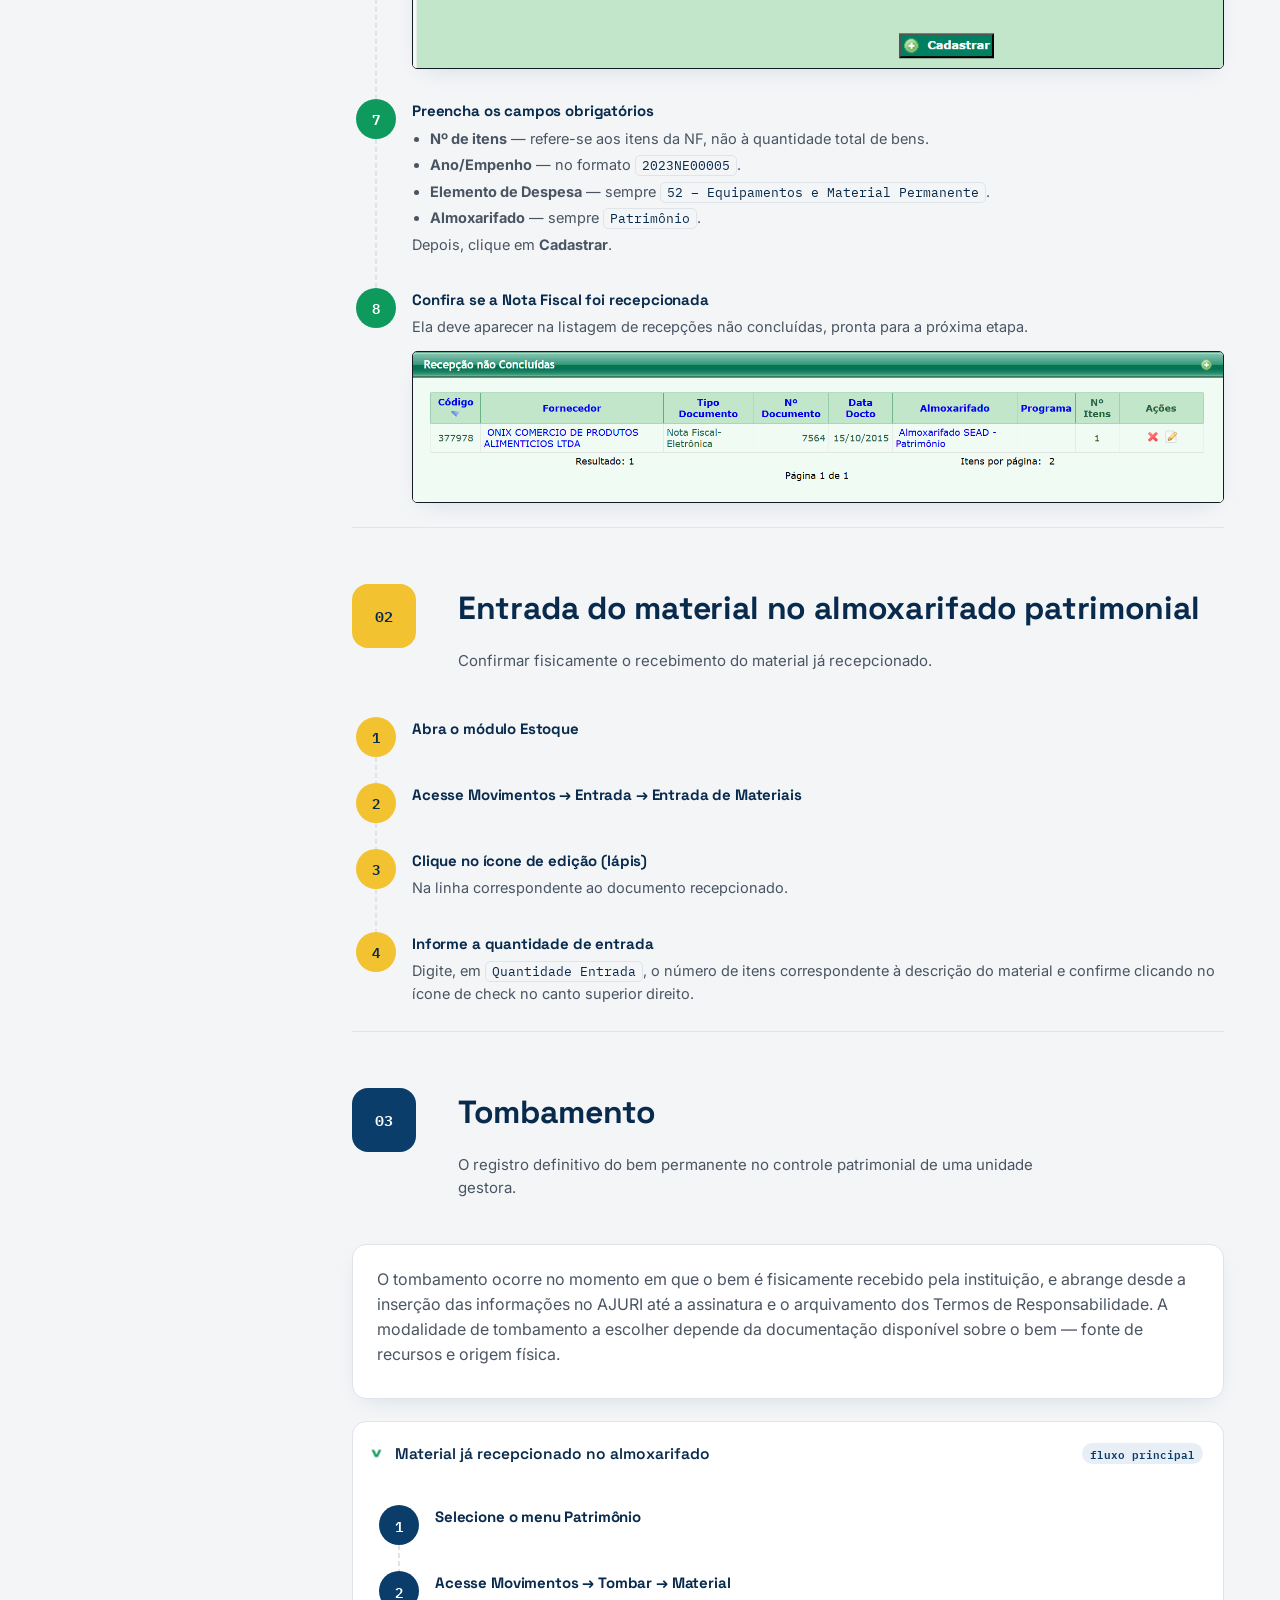
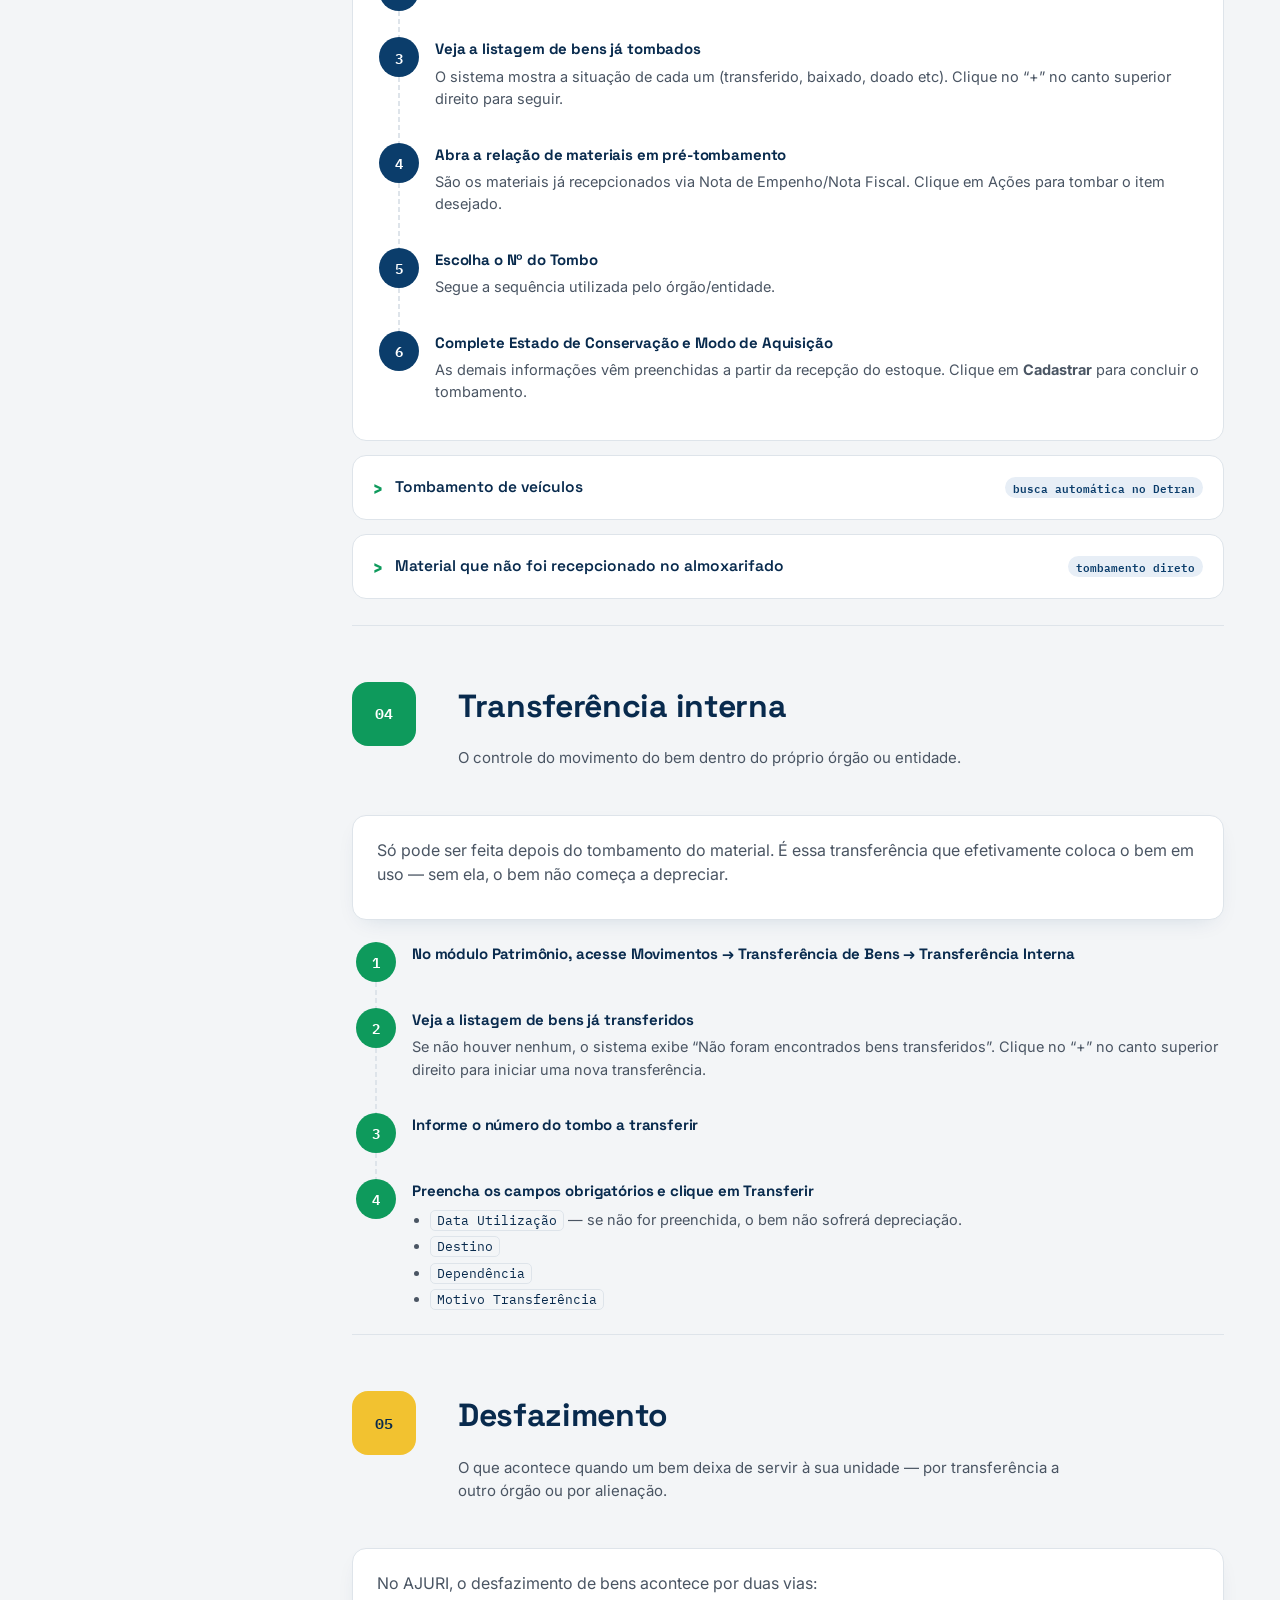
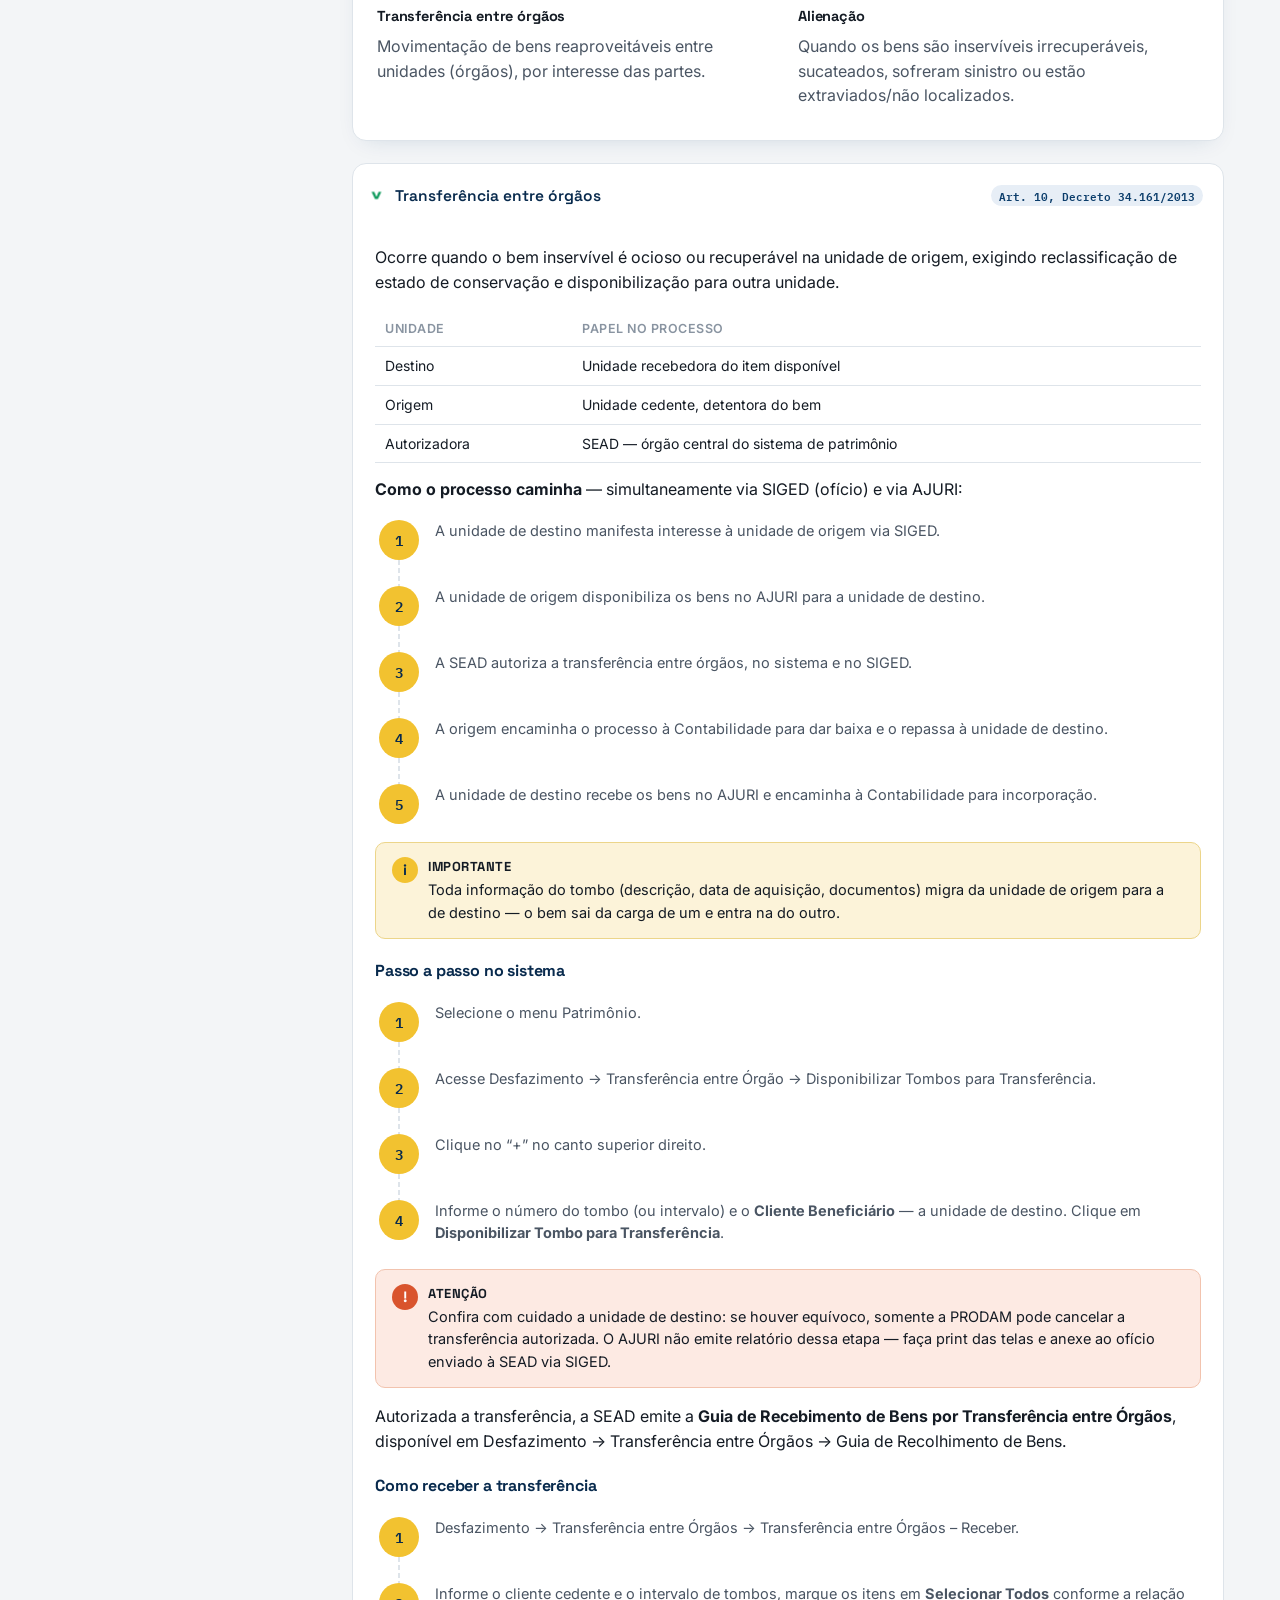
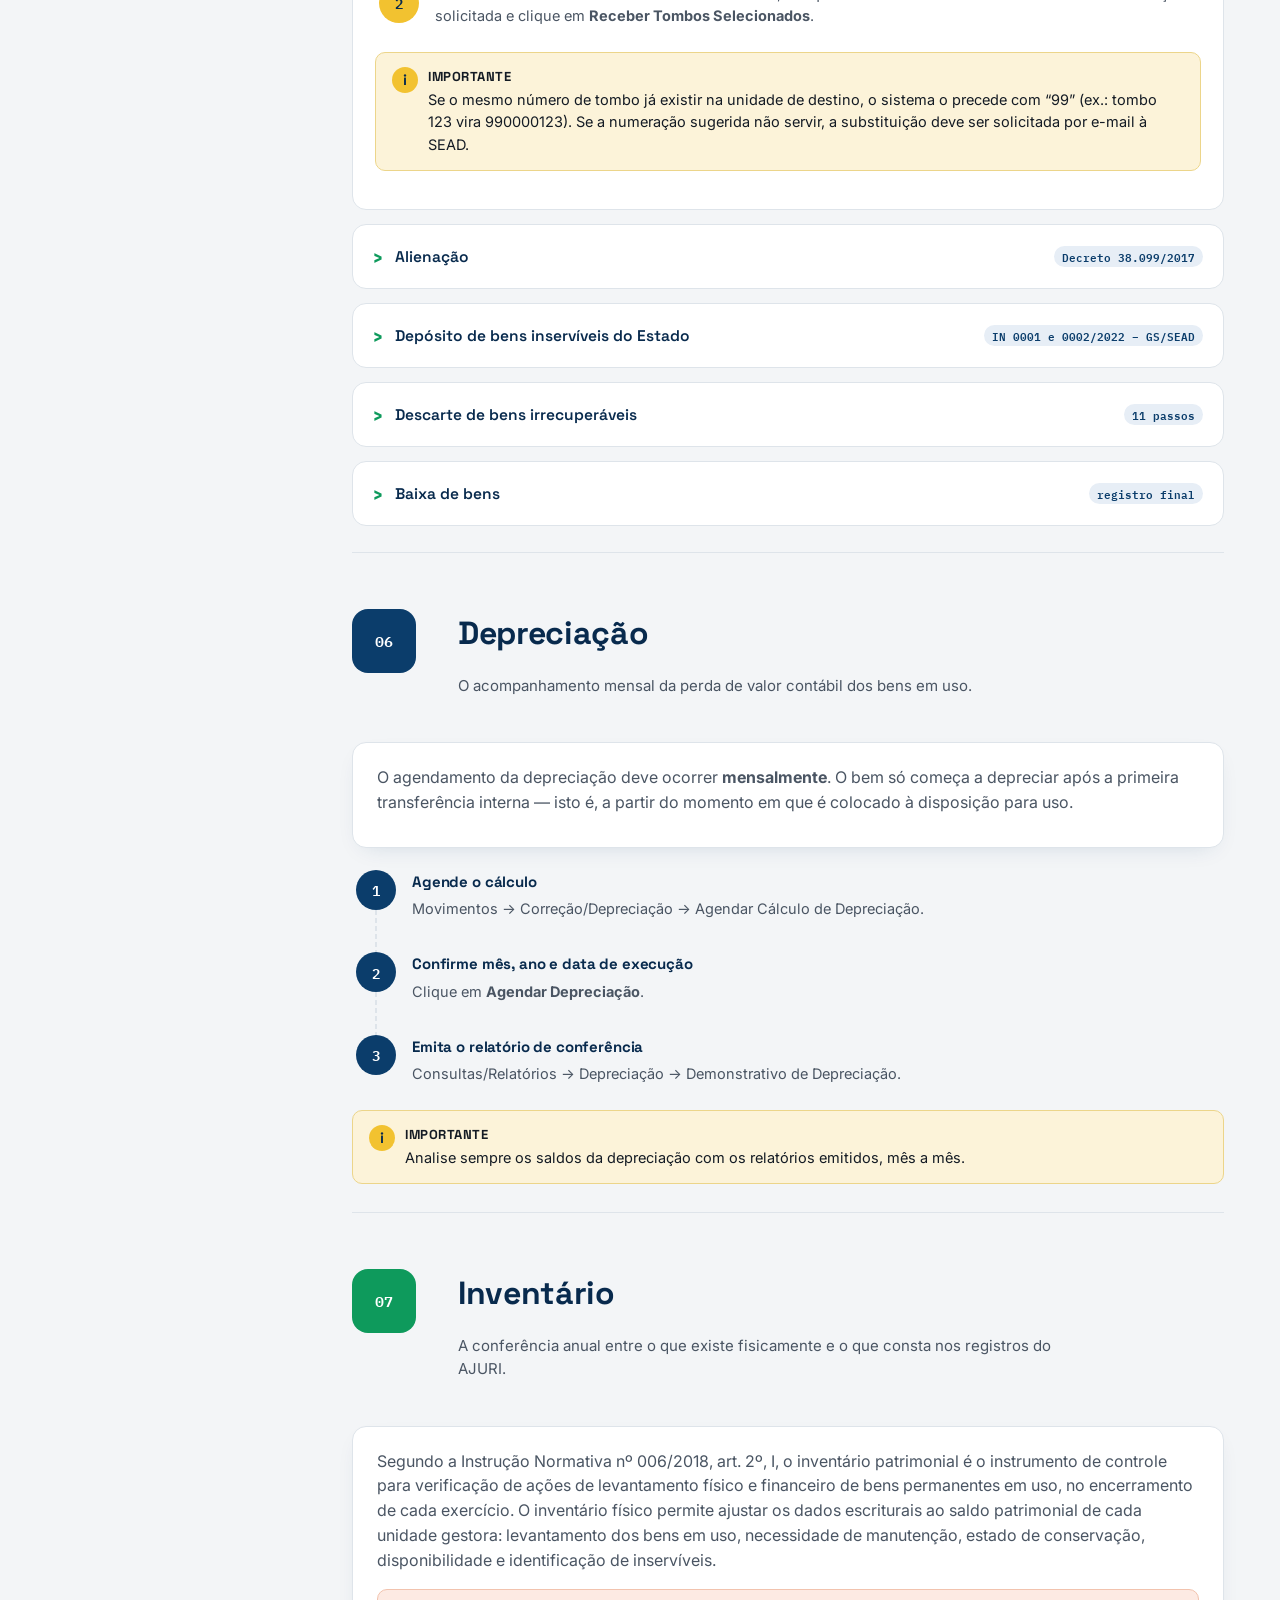
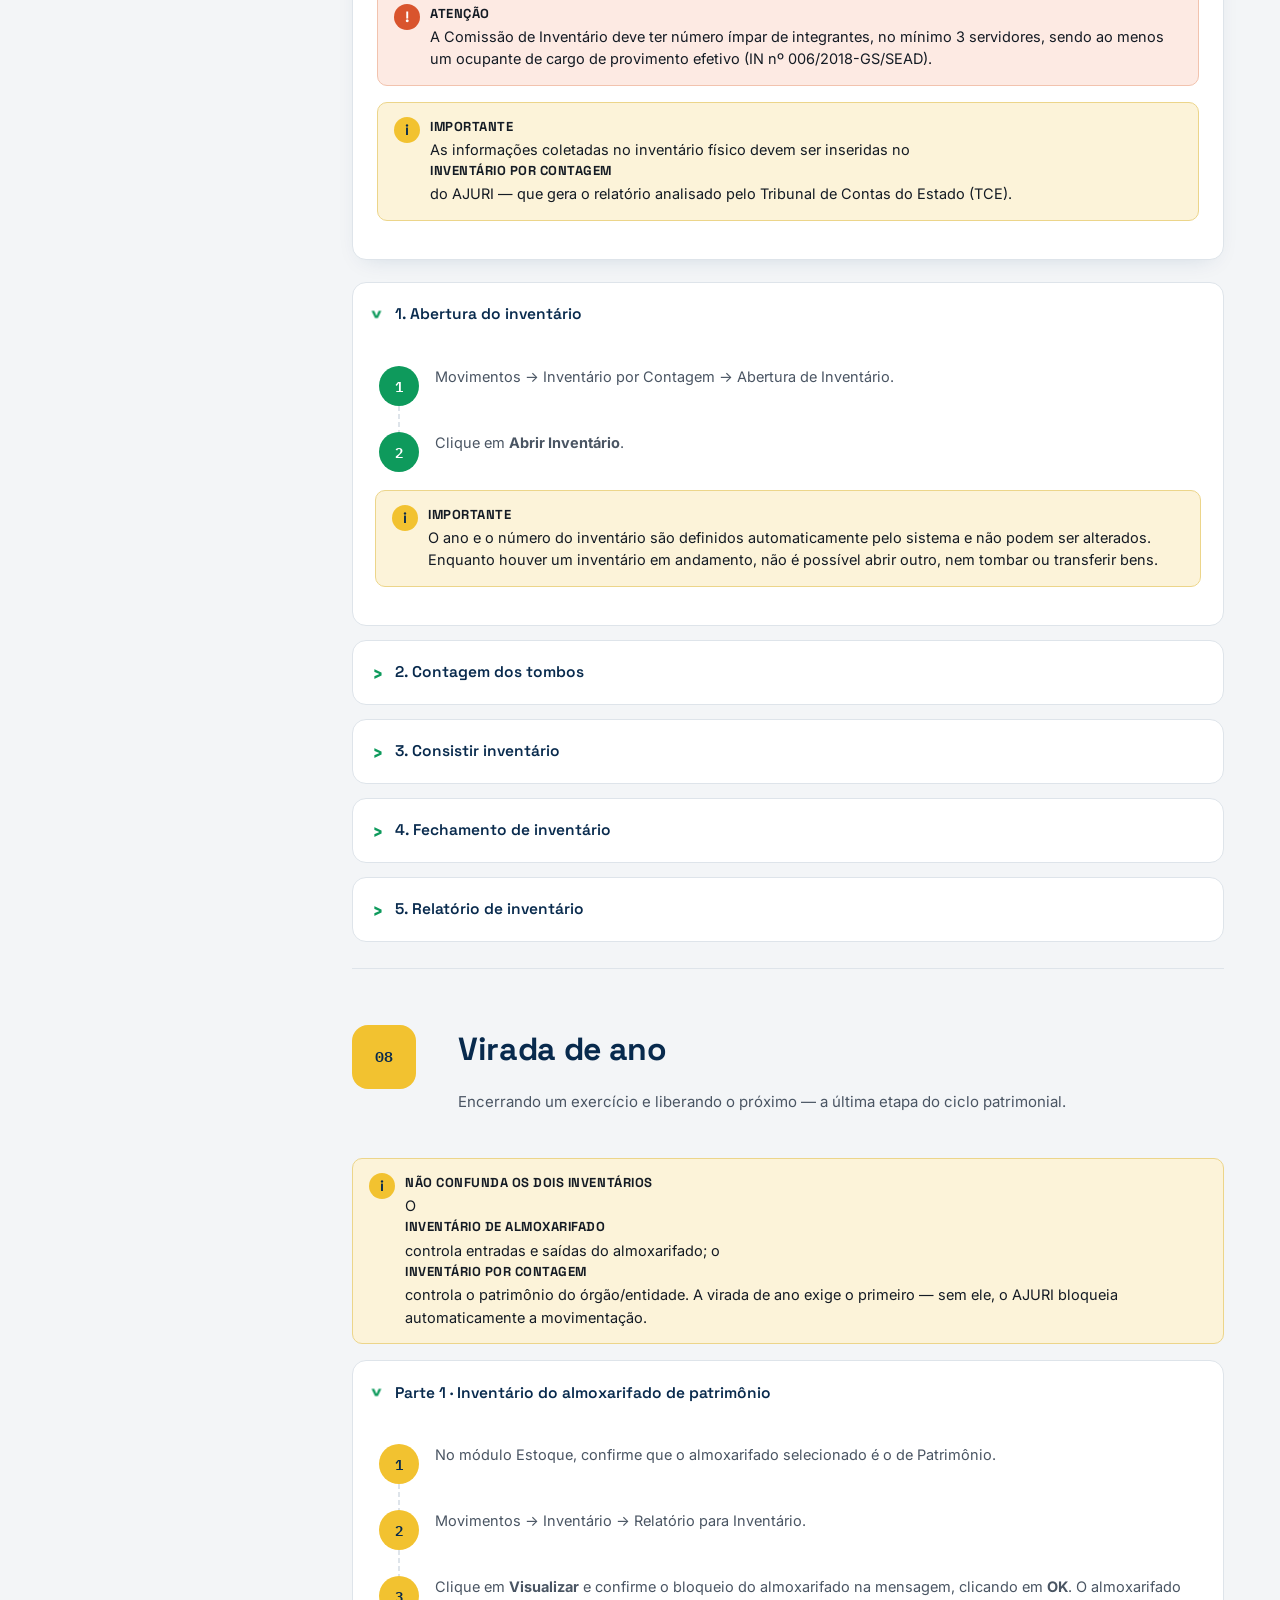
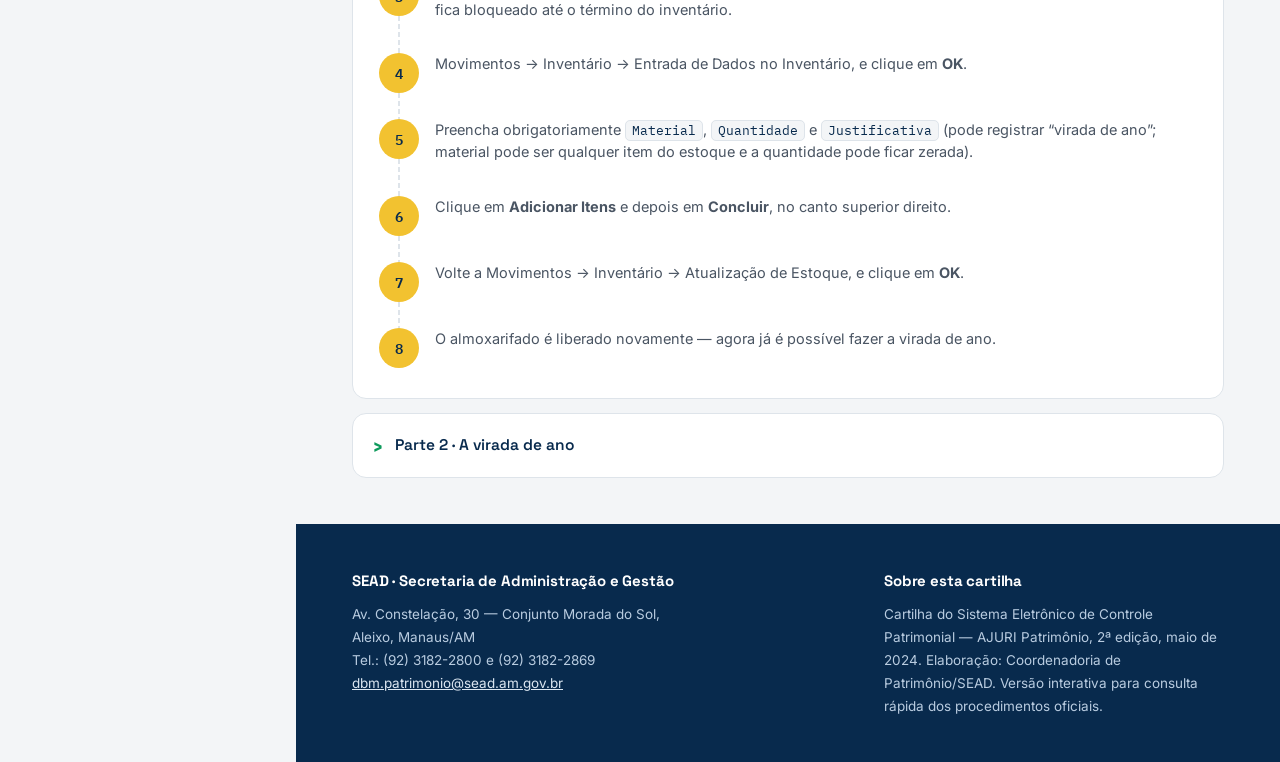
==== commit 4befe686: "Fix typo in sidebar footer" ====
--- a/index.html
+++ b/index.html
@@ -56,7 +56,6 @@
         Governo do Estado do Amazonas<br>
         Secretaria de Administração e Gestão<br>
         Coordenadoria de Patrimônio - CPAT<br>
-        Departameento de Bens Móveis - DBM<br>
         <a href="mailto:dbm.patrimonio@sead.am.gov.br">dbm.patrimonio@sead.am.gov.br</a>
       </div>
     </aside>
--- a/style.css
+++ b/style.css
@@ -575,15 +575,13 @@
 .step-shot {
     display: block;
     height: auto;
+    width: auto;
     margin: 12px 0 4px;
-    border: 2px solid var(--blue);
-    border-radius: 8px;
+    border:1px solid;
+    color-scheme: var(--blue-deep);
+    border-radius: 5px;
     box-shadow: var(--shadow);
-    
-    border: 1px solid var(--line);
-
-
-    box-shadow: var(--shadow);
+    max-width: 100%;
 }
 
 /* accordions (details) for Desfazimento subtopics */
